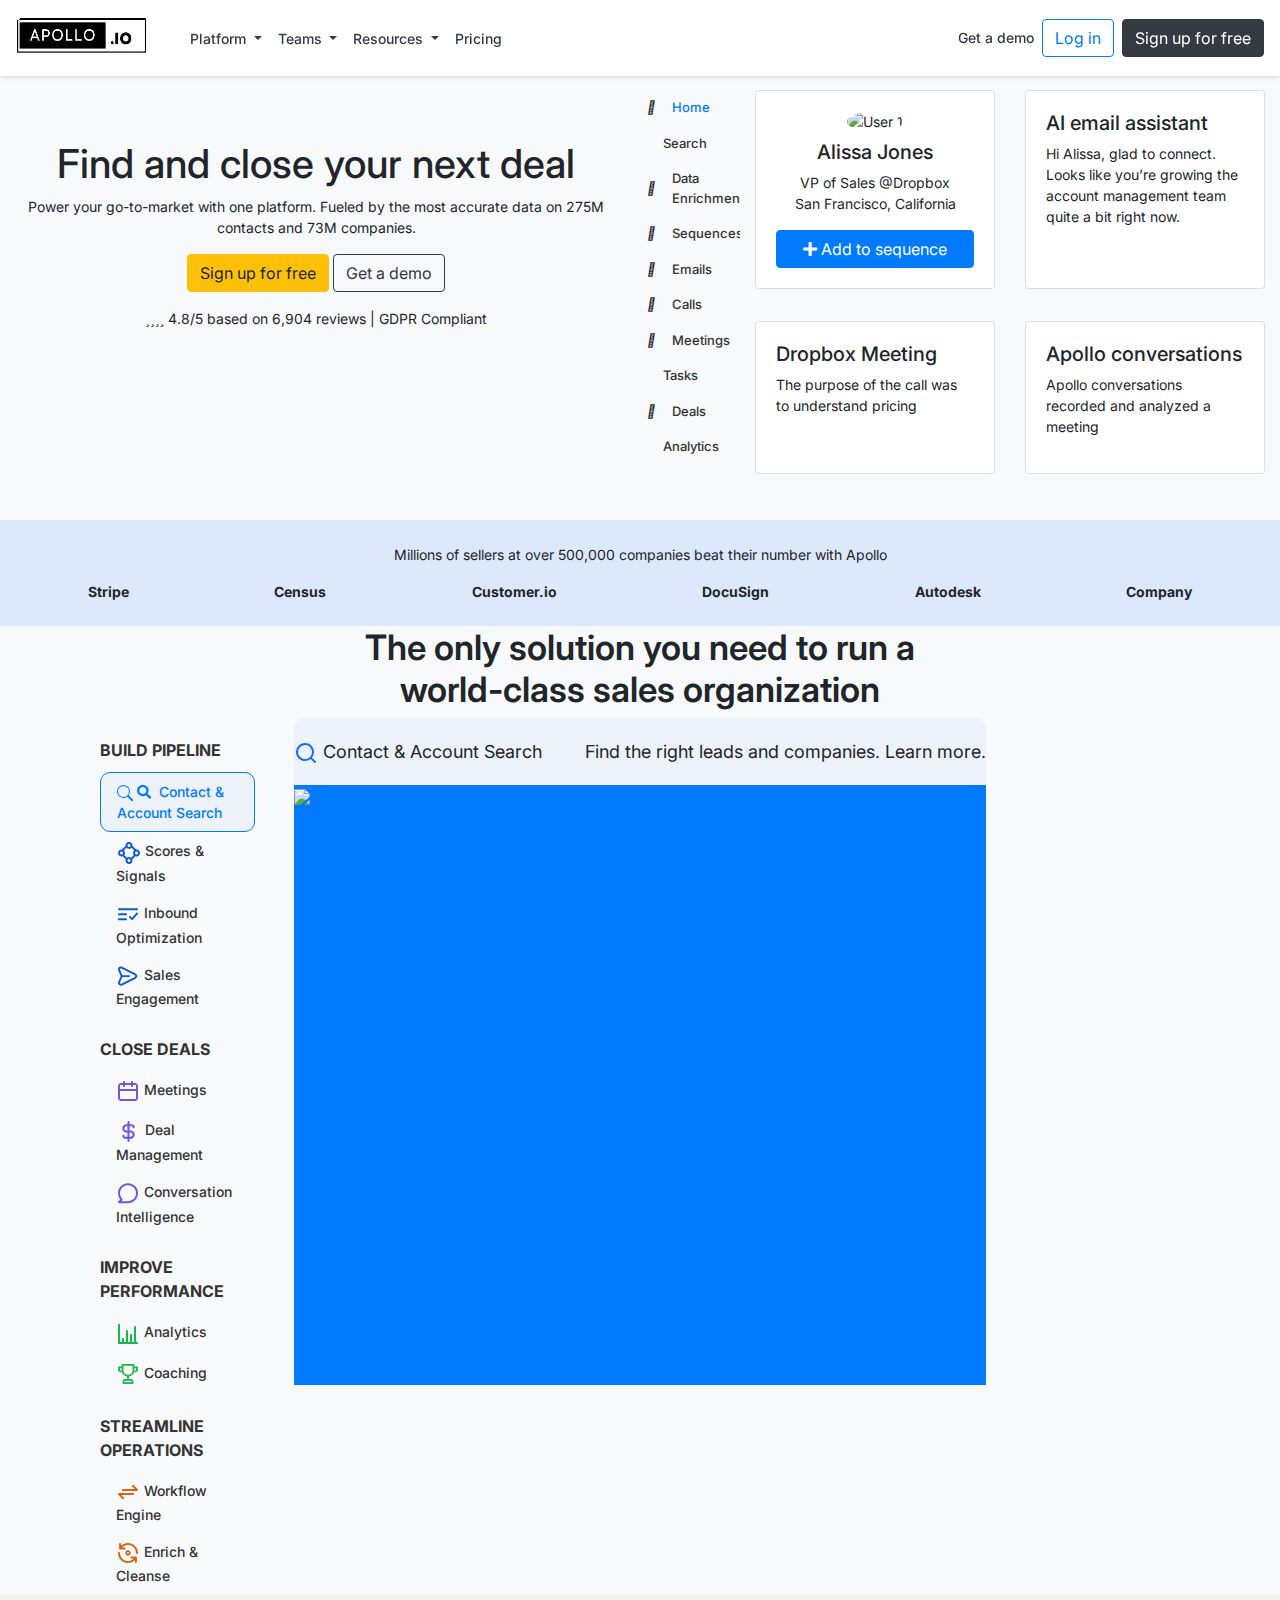
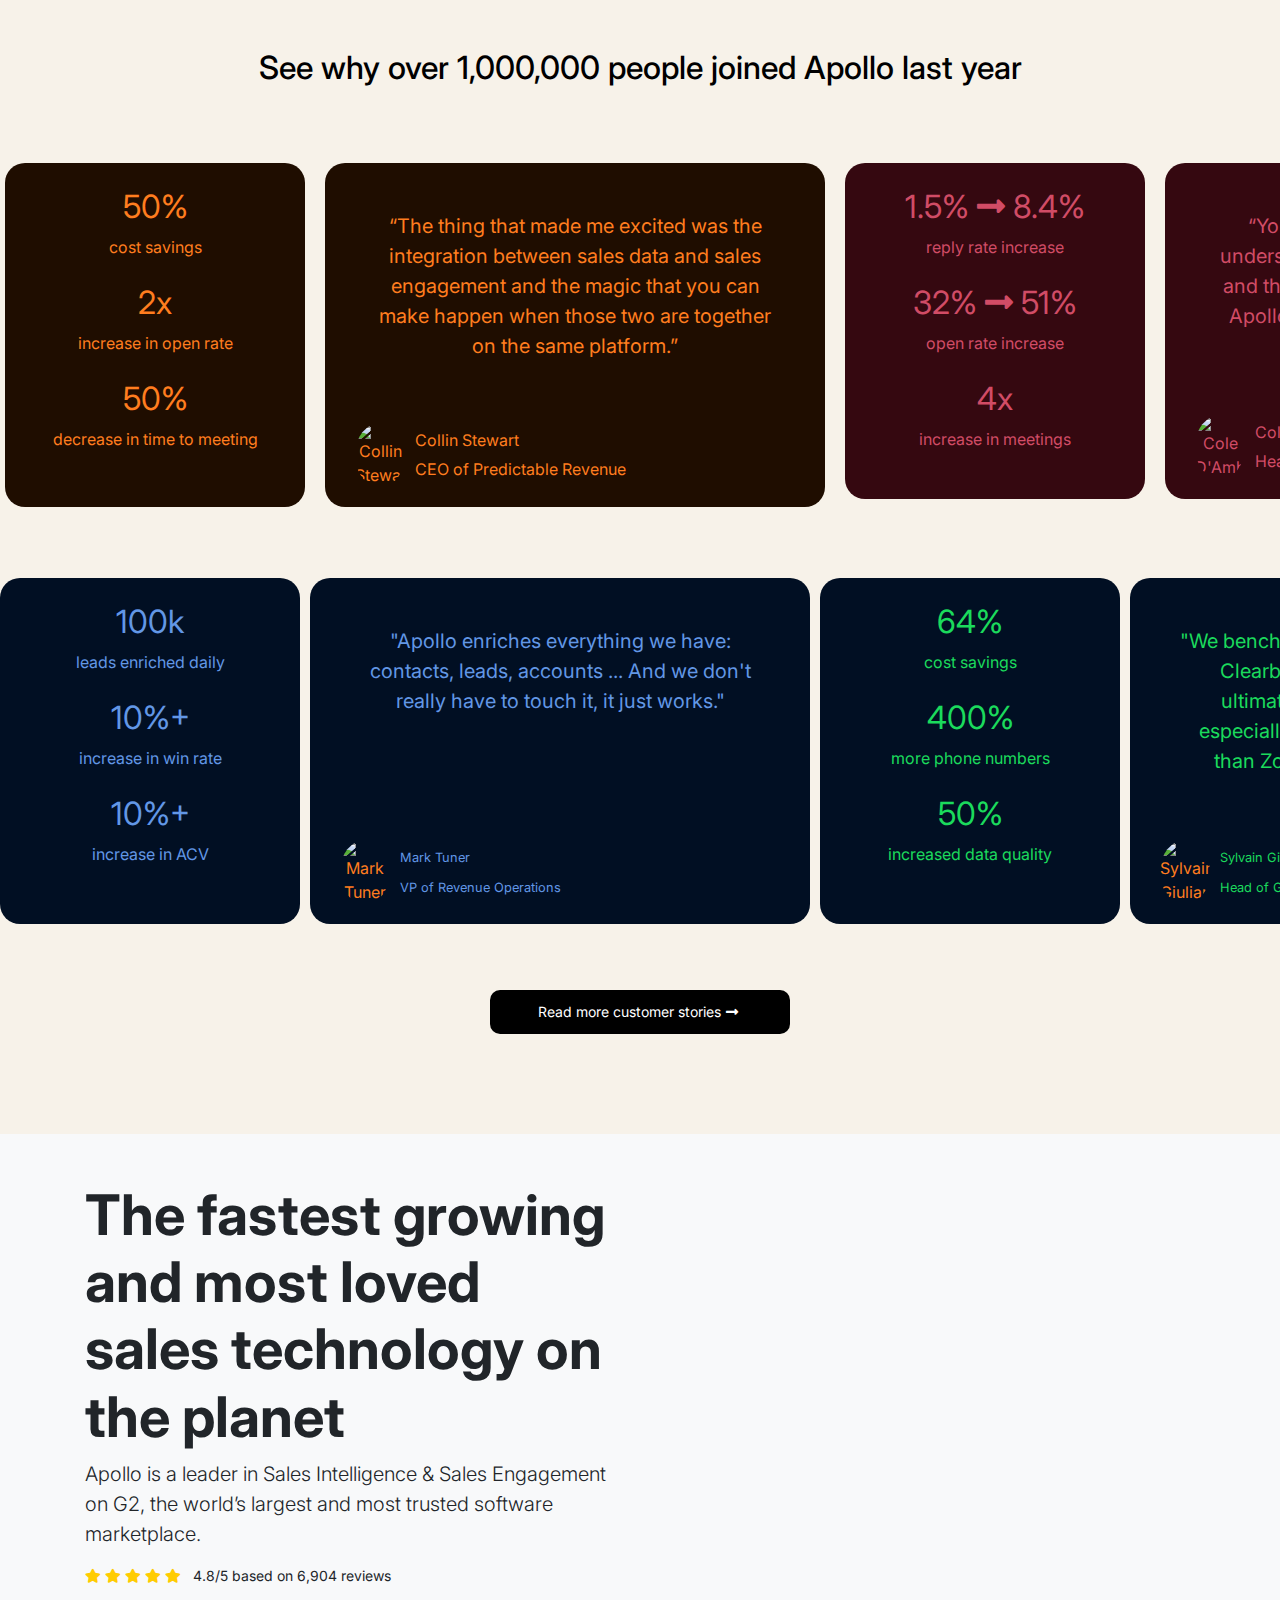
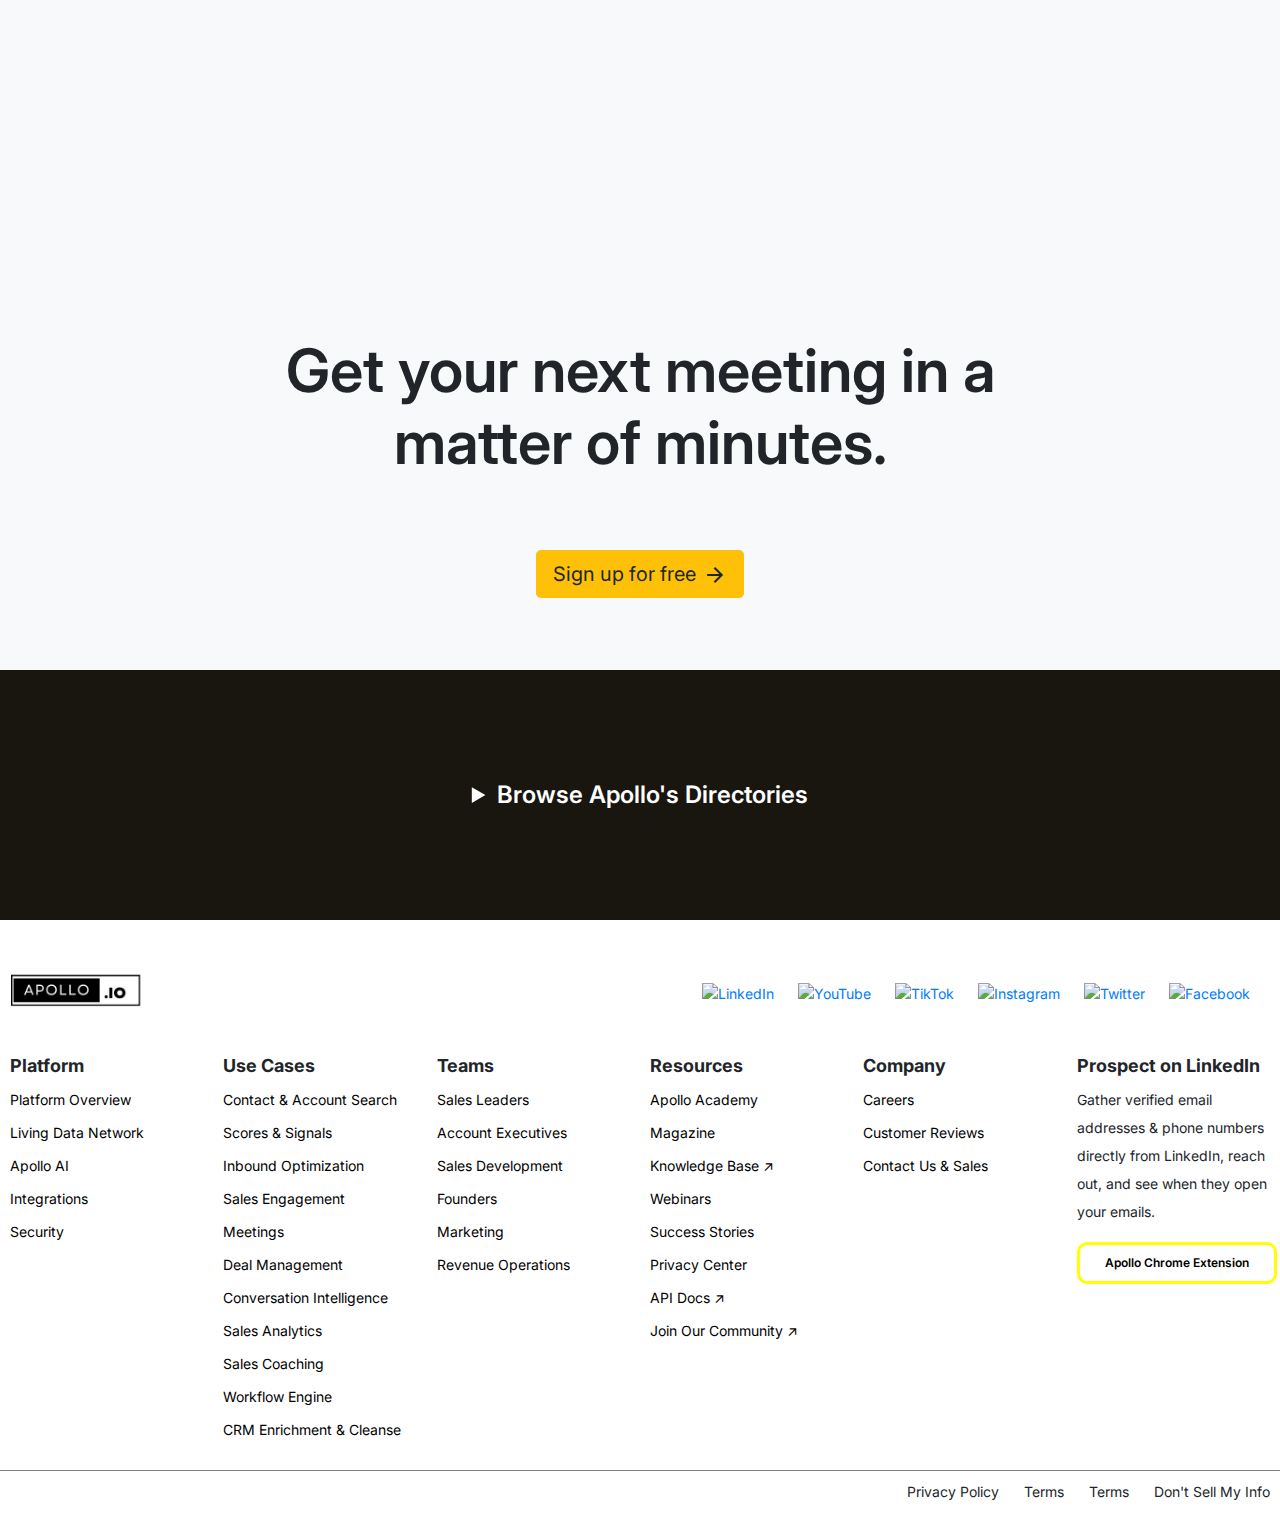
==== Apollo_bootstrap/index.html @ 021db47c "changes" ====
<!DOCTYPE html>
<html lang="en">
<head>
    <meta charset="UTF-8">
    <meta name="viewport" content="width=device-width, initial-scale=1.0">
    <title>Apollo</title>
    <link rel="stylesheet" href="https://fonts.googleapis.com/css2?family=Material+Symbols+Outlined:opsz,wght,FILL,GRAD@24,400,0,0" />  
    <link href="https://stackpath.bootstrapcdn.com/bootstrap/4.5.2/css/bootstrap.min.css" rel="stylesheet">
    <link href="https://cdnjs.cloudflare.com/ajax/libs/font-awesome/5.15.3/css/all.min.css" rel="stylesheet">
    <link rel="stylesheet" href="https://cdnjs.cloudflare.com/ajax/libs/font-awesome/6.5.2/css/all.min.css" integrity="sha512-SnH5WK+bZxgPHs44uWIX+LLJAJ9/2PkPKZ5QiAj6Ta86w+fsb2TkcmfRyVX3pBnMFcV7oQPJkl9QevSCWr3W6A==" crossorigin="anonymous" referrerpolicy="no-referrer" />
    <link rel="stylesheet" href="styles.css">
</head>
<body>
    <!------------------------------------------------ Start of Hiren Code------------------------------------------------>

 <header class="container-fluid">
   
<nav class="navbar navbar-expand-lg navbar-light container1 navbar-sticky">
    <a class="navbar-brand" href="#">
        <img src="asset/Apollo-removebg-preview.png" width="150" height="50" alt="Logo"> 
    </a>
    <button class="navbar-toggler" type="button" data-toggle="collapse" data-target="#navbarNav" aria-controls="navbarNav" aria-expanded="false" aria-label="Toggle navigation">
        <span class="navbar-toggler-icon"></span>
    </button>
    <div class="collapse navbar-collapse" id="navbarNav">
        <ul class="navbar-nav mr-auto">
            <li class="nav-item dropdown">
                <a class="nav-link dropdown-toggle text-dark" href="#" id="navbarDropdownPlatform" role="button" data-toggle="dropdown" aria-haspopup="true" aria-expanded="false">
                    Platform
                </a>
                <div class="dropdown-menu" aria-labelledby="navbarDropdownPlatform">
                    <a class="dropdown-item" href="#">BUILD PIPELINE</a>
                    <a class="dropdown-item" href="#">CLOSE DEALS</a>
                    <a class="dropdown-item" href="#">IMPROVE PERFORMANCE</a>
                    <a class="dropdown-item" href="#">STREAMLINE OPERATIONS</a>
                    <a class="dropdown-item" href="#">APOLLO PLATFORM</a>
                </div>
            </li>
            <li class="nav-item dropdown">
                <a class="nav-link dropdown-toggle text-dark" href="#" id="navbarDropdownTeams" role="button" data-toggle="dropdown" aria-haspopup="true" aria-expanded="false">
                    Teams
                </a>
                <div class="dropdown-menu" aria-labelledby="navbarDropdownTeams">
                    <a class="dropdown-item" href="#">SALES LEADER</a>
                    <a class="dropdown-item" href="#">FOUNDER</a>
                    <a class="dropdown-item" href="#">SALES DEVELOPMENT</a>
                </div>
            </li>
            <li class="nav-item dropdown">
                <a class="nav-link dropdown-toggle text-dark" href="#" id="navbarDropdownResources" role="button" data-toggle="dropdown" aria-haspopup="true" aria-expanded="false">
                    Resources
                </a>
                <div class="dropdown-menu" aria-labelledby="navbarDropdownResources">
                    <a class="dropdown-item" href="#">LEARN</a>
                    <a class="dropdown-item" href="#">CUSTOMERS</a>
                    <a class="dropdown-item" href="#">PARTNERS</a>
                </div>
            </li>
            <li class="nav-item">
                <a class="nav-link text-dark" href="#">Pricing</a>
            </li>
        </ul>
        <ul class="navbar-nav">
            <li class="nav-item d-none d-lg-flex">
                <a class="nav-link text-dark" href="#">Get a demo</a>
            </li>
            <li class="nav-item d-none d-lg-flex">
                <a class="btn btn-outline-primary mr-2" href="#">Log in</a>
            </li>
            <li class="nav-item">
                <a class="btn btn-dark" href="#">Sign up for free</a>
            </li>
        </ul>
    </div>
</nav>
</header>




<div class="content header-ani content-background-image">
    <section class="d-lg-flex container1">
        <div class="container hero-section">
            <h1>Find and close your next deal</h1>
            <p>Power your go-to-market with one platform. Fueled by the most accurate data on 275M contacts and 73M companies.</p>
            <button class="btn btn-warning">Sign up for free</button>
            <button class="btn btn-outline-dark">Get a demo</button>
            <p class="mt-3"><i class="fa-solid fa-star"></i><i class="fa-solid fa-star"></i><i class="fa-solid fa-star"></i><i class="fa-solid fa-star"></i> 4.8/5 based on 6,904 reviews | GDPR Compliant</p>
        </div>
    
        <div class="container-fluid">
            <div class="row">
                <div class="col-md-2 bg-light d-none d-md-block">
                    <ul class="nav flex-column">
                        <li class="nav-item ani-icon">
                            <i class="fa-solid fa-user"></i>
                            <a class="nav-link active" href="#">Home</a>
                        </li>
                        <li class="nav-item ani-icon">
                            <i class="fa-solid fa-magnifying-glass"></i>
                            <a class="nav-link" href="#">Search</a>
                        </li>
                        <li class="nav-item ani-icon">
                            <i class="fa-solid fa-server"></i>
                            <a class="nav-link" href="#">Data Enrichment</a>
                        </li>
                        <li class="nav-item ani-icon">
                            <i class="fa-brands fa-telegram"></i>
                            <a class="nav-link" href="#">Sequences</a>
                        </li>
                        <li class="nav-item ani-icon">
                            <i class="fa-solid fa-envelope"></i>
                            <a class="nav-link" href="#">Emails</a>
                        </li>
                        <li class="nav-item ani-icon">
                            <i class="fa-solid fa-phone"></i>
                            <a class="nav-link" href="#">Calls</a>
                        </li>
                        <li class="nav-item ani-icon">
                            <i class="fa-solid fa-handshake"></i>
                            <a class="nav-link" href="#">Meetings</a>
                        </li>
                        <li class="nav-item ani-icon">
                            <i class="fa-solid fa-list-check"></i>
                            <a class="nav-link" href="#">Tasks</a>
                        </li>
                        <li class="nav-item ani-icon">
                            <i class="fa-solid fa-dollar-sign"></i>
                            <a class="nav-link" href="#">Deals</a>
                        </li>
                        <li class="nav-item ani-icon">
                            <i class="fa-solid fa-chart-simple"></i>
                            <a class="nav-link" href="#">Analytics</a>
                        </li>
                    </ul>
                </div>
                <div class="col-md-10 bg-light">
                    <div class="row">
                        <div class="col-md-6 mb-3">
                            <div class="card card-custom animation-1">
                                <div class="card-body card-body-custom text-center">
                                    <img src="https://encrypted-tbn0.gstatic.com/images?q=tbn:ANd9GcR76rlWgeZA1JQ7omOcsscMV2HSnxSnddo9FA&s" alt="User 1" class="img-fluid rounded-circle mb-2" width="60" height="60">
                                    <h5>Alissa Jones</h5>
                                    <p>VP of Sales @Dropbox<br>San Francisco, California</p>
                                    <button class="btn btn-primary rounded w-100"><i class="fas fa-plus"></i> Add to sequence</button>
                                </div>
                            </div>
                        </div>
                        <div class="col-md-6 mb-3">
                            <div class="card card-custom animation-2">
                                <div class="card-body card-body-custom">
                                    <h5>AI email assistant</h5>
                                    <p>Hi Alissa, glad to connect. Looks like you’re growing the account management team quite a bit right now.</p>
                                </div>
                            </div>
                        </div>
                    </div>
                    <div class="row mt-3">
                        <div class="col-md-6 mb-3">
                            <div class="card card-custom animation-3">
                                <div class="card-body card-body-custom">
                                    <h5>Dropbox Meeting</h5>
                                    <p>The purpose of the call was to understand pricing</p>
                                </div>
                            </div>
                        </div>
                        <div class="col-md-6 mb-3">
                            <div class="card card-custom animation-4">
                                <div class="card-body card-body-custom">
                                    <h5>Apollo conversations</h5>
                                    <p>Apollo conversations recorded and analyzed a meeting</p>
                                </div>
                            </div>
                        </div>
                    </div>
                </div>
            </div>
        </div>
    </section>
    
</div>
<section class="containerfluid-color-correction container-fluid">
    <div class=" py-4 container1 d-flex justify-content-around align-items-center flex-wrap">
        <div class="text-center">
            <p>Millions of sellers at over 500,000 companies beat their number with Apollo</p>
        </div>
        <div class="control-width">
            <div class="logo-bar d-flex justify-content-around align-items-center flex-wrap">
                <div class="logo-item">Stripe</div>
                <div class="logo-item">Census</div>
                <div class="logo-item">Customer.io</div>
                <div class="logo-item">DocuSign</div>
                <div class="logo-item">Autodesk</div>
                <div class="logo-item">Company</div>
            </div>
        </div>
    </div>   
</section>    
       
           
        
    

        
<!------------------------------------------------ End of Hiren Code--------------------------------------------------->

       
<!------------------------------------------------ Start of pratibha code--------------------------------------------------->

<div class=" container-second-section " >
    <div class="text-center">
        <h1 style="font-size: 35px; font-weight: 600;">
            The only solution you need to run a <br> world-class sales organization
          </h1>

    </div>
 


  <div class="row container class-container-margin">
    <nav class="col-md-2 d-none d-md-block sidebar">
      <div class="sidebar-sticky">
        <ul class="nav flex-column">
          <li class="nav-item section-title">BUILD PIPELINE</li>
          <li class="nav-item">
            <a class="nav-link active" href="#">
              <svg
                xmlns="http://www.w3.org/2000/svg"
                width="16"
                height="16"
                fill="currentColor"
                class="bi bi-search"
                viewBox="0 0 16 16"
              >
                <path
                  d="M11.742 10.344a6.5 6.5 0 1 0-1.397 1.398h-.001q.044.06.098.115l3.85 3.85a1 1 0 0 0 1.415-1.414l-3.85-3.85a1 1 0 0 0-.115-.1zM12 6.5a5.5 5.5 0 1 1-11 0 5.5 5.5 0 0 1 11 0"
                />
              </svg>
              <i class="fas fa-search"></i> Contact &amp Account Search
            </a>
          </li>
          <li class="nav-item">
            <a class="nav-link" href="#">
              <svg
                width="25"
                viewBox="0 0 25 25"
                fill="none"
                xmlns="http://www.w3.org/2000/svg"
              >
                <path
                  fill-rule="evenodd"
                  clip-rule="evenodd"
                  d="M9.5 5.5C9.5 3.567 11.067 2 13 2C14.933 2 16.5 3.567 16.5 5.5C16.5 5.63798 16.492 5.77409 16.4765 5.9079L20.2867 9.5064C20.3572 9.50215 20.4284 9.5 20.5 9.5C22.433 9.5 24 11.067 24 13C24 14.933 22.433 16.5 20.5 16.5C20.1179 16.5 19.7501 16.4388 19.4059 16.3256L16.2805 19.2773C16.4224 19.6579 16.5 20.0699 16.5 20.5C16.5 22.433 14.933 24 13 24C11.067 24 9.5 22.433 9.5 20.5C9.5 20.0699 9.57758 19.6579 9.71951 19.2773L6.59416 16.3256C6.24993 16.4388 5.88212 16.5 5.5 16.5C3.567 16.5 2 14.933 2 13C2 11.067 3.567 9.5 5.5 9.5C5.57164 9.5 5.64278 9.50215 5.71336 9.5064L9.52352 5.90791C9.50798 5.7741 9.5 5.63798 9.5 5.5ZM13 4C12.1716 4 11.5 4.67157 11.5 5.5C11.5 6.32843 12.1716 7 13 7C13.8284 7 14.5 6.32843 14.5 5.5C14.5 4.67157 13.8284 4 13 4ZM10.3942 7.83662L7.75836 10.326C8.51778 10.968 9 11.9277 9 13C9 13.8105 8.72452 14.5566 8.2621 15.1499L10.9347 17.674C11.5136 17.2502 12.2276 17 13 17C13.7724 17 14.4864 17.2502 15.0653 17.674L17.7379 15.1499C17.2755 14.5566 17 13.8105 17 13C17 11.9277 17.4822 10.968 18.2417 10.326L15.6059 7.83661C14.9651 8.55075 14.035 9 13 9C11.965 9 11.0349 8.55075 10.3942 7.83662ZM5.5 11.5C4.67157 11.5 4 12.1716 4 13C4 13.8284 4.67157 14.5 5.5 14.5C6.32843 14.5 7 13.8284 7 13C7 12.1716 6.32843 11.5 5.5 11.5ZM19 13C19 12.1716 19.6716 11.5 20.5 11.5C21.3284 11.5 22 12.1716 22 13C22 13.8284 21.3284 14.5 20.5 14.5C19.6716 14.5 19 13.8284 19 13ZM13 19C12.1716 19 11.5 19.6716 11.5 20.5C11.5 21.3284 12.1716 22 13 22C13.8284 22 14.5 21.3284 14.5 20.5C14.5 19.6716 13.8284 19 13 19Z"
                  fill="#105BCC"
                ></path>
              </svg>
              Scores &amp Signals
            </a>
          </li>
          <li class="nav-item">
            <a class="nav-link" href="#">
              <svg
                xmlns="http://www.w3.org/2000/svg"
                width="24"
                viewBox="0 0 24 25"
                fill="none"
              >
                <path
                  d="M2 12.1886C2 11.6363 2.44772 11.1886 3 11.1886H10C10.5523 11.1886 11 11.6363 11 12.1886C11 12.7409 10.5523 13.1886 10 13.1886H3C2.44772 13.1886 2 12.7409 2 12.1886Z"
                  fill="#105BCC"
                ></path>
                <path
                  d="M2 7.1886C2 6.63631 2.44772 6.1886 3 6.1886H21C21.5523 6.1886 22 6.63631 22 7.1886C22 7.74088 21.5523 8.1886 21 8.1886H3C2.44772 8.1886 2 7.74088 2 7.1886Z"
                  fill="#105BCC"
                ></path>
                <path
                  d="M2 17.1886C2 16.6363 2.44772 16.1886 3 16.1886H10C10.5523 16.1886 11 16.6363 11 17.1886C11 17.7409 10.5523 18.1886 10 18.1886H3C2.44772 18.1886 2 17.7409 2 17.1886Z"
                  fill="#105BCC"
                ></path>
                <path
                  d="M21.0429 10.5224C20.8012 10.5298 20.5723 10.6421 20.4034 10.8343C18.9311 12.4721 17.5872 14.0777 16.1737 15.6805L14.5119 14.2013C14.3193 14.0299 14.0734 13.9506 13.8281 13.9808C13.5822 14.0111 13.3582 14.1482 13.2037 14.3627C13.0499 14.5765 12.9784 14.8495 13.0057 15.1218C13.0329 15.3948 13.1565 15.6435 13.3491 15.815L15.6747 17.8804C16.0465 18.2085 16.5807 18.1742 16.915 17.7997C18.5877 15.9388 20.0866 14.1105 21.7212 12.2919C21.9943 11.9941 22.0755 11.5409 21.9259 11.1503C21.7757 10.759 21.4256 10.5103 21.0429 10.5224Z"
                  fill="#105BCC"
                ></path>
              </svg>
              Inbound Optimization
            </a>
          </li>
          <li class="nav-item">
            <a class="nav-link" href="#">
              <svg
                width="24"
                viewBox="0 0 24 24"
                fill="none"
                xmlns="http://www.w3.org/2000/svg"
              >
                <path
                  d="M19.5905 9.52061L6.16016 2.80174C5.63014 2.5378 5.03168 2.44377 4.44638 2.53249C3.86108 2.62121 3.31742 2.88835 2.88954 3.29749C2.46165 3.70664 2.17035 4.23787 2.05536 4.81877C1.94037 5.39966 2.00729 6.00195 2.24698 6.54351L4.54989 11.6967C4.60214 11.8213 4.62906 11.9551 4.62908 12.0902C4.6291 12.2253 4.60222 12.359 4.55 12.4836L2.24854 17.6361C2.05359 18.0744 1.97121 18.5544 2.0089 19.0326C2.04659 19.5109 2.20315 19.9721 2.46435 20.3745C2.72555 20.7769 3.08311 21.1076 3.50454 21.3366C3.92596 21.5656 4.39789 21.6857 4.87743 21.6859C5.32658 21.6815 5.76902 21.5766 6.17236 21.379L19.6008 14.6639C20.0771 14.4243 20.4775 14.0569 20.7572 13.6029C21.0369 13.1488 21.185 12.6259 21.1849 12.0925C21.1849 11.5591 21.0366 11.0361 20.7568 10.582C20.4769 10.1279 20.0765 9.76039 19.6001 9.52061L19.5905 9.52061ZM18.7373 12.9462L5.3088 19.6613C5.13247 19.7459 4.93446 19.7746 4.74132 19.7435C4.54817 19.7125 4.36913 19.623 4.22821 19.4873C4.08728 19.3515 3.9912 19.1759 3.95285 18.984C3.9145 18.7921 3.93572 18.5931 4.01365 18.4136L6.30552 13.2611C6.33519 13.1923 6.3608 13.1218 6.38223 13.05L12.9914 13.0509C13.2458 13.0509 13.4898 12.9499 13.6697 12.7699C13.8495 12.59 13.9505 12.346 13.9505 12.0915C13.9505 11.837 13.8494 11.5929 13.6695 11.4129C13.4895 11.2329 13.2455 11.1318 12.9911 11.1318L6.38196 11.1308C6.36051 11.059 6.33488 10.9885 6.30519 10.9197L4.01188 5.76651C3.93389 5.58702 3.91262 5.38799 3.95092 5.1961C3.98921 5.00421 4.08524 4.82864 4.22613 4.69292C4.36702 4.55721 4.54603 4.46784 4.73917 4.4368C4.9323 4.40575 5.13032 4.43453 5.30668 4.51925L18.737 11.2381C18.8941 11.3187 19.026 11.441 19.1181 11.5917C19.2102 11.7424 19.259 11.9156 19.259 12.0922C19.259 12.2688 19.2103 12.442 19.1183 12.5927C19.0262 12.7433 18.8944 12.8657 18.7373 12.9462Z"
                  fill="#105BCC"
                ></path>
              </svg>
              Sales Engagement
            </a>
          </li>
          <li class="nav-item section-title">CLOSE DEALS</li>
          <li class="nav-item">
            <a class="nav-link" href="#">
              <svg
                xmlns="http://www.w3.org/2000/svg"
                width="24"
                viewBox="0 0 24 24"
                fill="none"
              >
                <path
                  d="M19 4H17V3C17 2.73478 16.8946 2.48043 16.7071 2.29289C16.5196 2.10536 16.2652 2 16 2C15.7348 2 15.4804 2.10536 15.2929 2.29289C15.1054 2.48043 15 2.73478 15 3V4H9V3C9 2.73478 8.89464 2.48043 8.70711 2.29289C8.51957 2.10536 8.26522 2 8 2C7.73478 2 7.48043 2.10536 7.29289 2.29289C7.10536 2.48043 7 2.73478 7 3V4H5C4.20435 4 3.44129 4.31607 2.87868 4.87868C2.31607 5.44129 2 6.20435 2 7V19C2 19.7956 2.31607 20.5587 2.87868 21.1213C3.44129 21.6839 4.20435 22 5 22H19C19.7956 22 20.5587 21.6839 21.1213 21.1213C21.6839 20.5587 22 19.7956 22 19V7C22 6.20435 21.6839 5.44129 21.1213 4.87868C20.5587 4.31607 19.7956 4 19 4ZM20 19C20 19.2652 19.8946 19.5196 19.7071 19.7071C19.5196 19.8946 19.2652 20 19 20H5C4.73478 20 4.48043 19.8946 4.29289 19.7071C4.10536 19.5196 4 19.2652 4 19V12H20V19ZM20 10H4V7C4 6.73478 4.10536 6.48043 4.29289 6.29289C4.48043 6.10536 4.73478 6 5 6H7V7C7 7.26522 7.10536 7.51957 7.29289 7.70711C7.48043 7.89464 7.73478 8 8 8C8.26522 8 8.51957 7.89464 8.70711 7.70711C8.89464 7.51957 9 7.26522 9 7V6H15V7C15 7.26522 15.1054 7.51957 15.2929 7.70711C15.4804 7.89464 15.7348 8 16 8C16.2652 8 16.5196 7.89464 16.7071 7.70711C16.8946 7.51957 17 7.26522 17 7V6H19C19.2652 6 19.5196 6.10536 19.7071 6.29289C19.8946 6.48043 20 6.73478 20 7V10Z"
                  fill="#7456DA"
                ></path>
              </svg>
              Meetings
            </a>
          </li>
          <li class="nav-item">
            <a class="nav-link" href="#">
              <svg
                width="25"
                viewBox="0 0 25 25"
                fill="none"
                xmlns="http://www.w3.org/2000/svg"
              >
                <path
                  d="M14.5833 11.4583H13.5417V7.29158H15.625C15.9013 7.29158 16.1662 7.40133 16.3616 7.59668C16.5569 7.79203 16.6667 8.05698 16.6667 8.33325C16.6667 8.60952 16.7764 8.87447 16.9718 9.06982C17.1671 9.26517 17.4321 9.37492 17.7083 9.37492C17.9846 9.37492 18.2496 9.26517 18.4449 9.06982C18.6403 8.87447 18.75 8.60952 18.75 8.33325C18.75 7.50445 18.4208 6.70959 17.8347 6.12354C17.2487 5.53749 16.4538 5.20825 15.625 5.20825H13.5417V3.12492C13.5417 2.84865 13.4319 2.5837 13.2366 2.38835C13.0412 2.193 12.7763 2.08325 12.5 2.08325C12.2237 2.08325 11.9588 2.193 11.7634 2.38835C11.5681 2.5837 11.4583 2.84865 11.4583 3.12492V5.20825H10.4167C9.3116 5.20825 8.25179 5.64724 7.47039 6.42864C6.68899 7.21004 6.25 8.26985 6.25 9.37492C6.25 10.48 6.68899 11.5398 7.47039 12.3212C8.25179 13.1026 9.3116 13.5416 10.4167 13.5416H11.4583V17.7083H9.375C9.09873 17.7083 8.83378 17.5985 8.63843 17.4032C8.44308 17.2078 8.33333 16.9429 8.33333 16.6666C8.33333 16.3903 8.22359 16.1254 8.02824 15.93C7.83289 15.7347 7.56793 15.6249 7.29167 15.6249C7.0154 15.6249 6.75045 15.7347 6.5551 15.93C6.35975 16.1254 6.25 16.3903 6.25 16.6666C6.25 17.4954 6.57924 18.2902 7.16529 18.8763C7.75134 19.4623 8.5462 19.7916 9.375 19.7916H11.4583V21.8749C11.4583 22.1512 11.5681 22.4161 11.7634 22.6115C11.9588 22.8068 12.2237 22.9166 12.5 22.9166C12.7763 22.9166 13.0412 22.8068 13.2366 22.6115C13.4319 22.4161 13.5417 22.1512 13.5417 21.8749V19.7916H14.5833C15.6884 19.7916 16.7482 19.3526 17.5296 18.5712C18.311 17.7898 18.75 16.73 18.75 15.6249C18.75 14.5198 18.311 13.46 17.5296 12.6786C16.7482 11.8972 15.6884 11.4583 14.5833 11.4583ZM11.4583 11.4583H10.4167C9.86413 11.4583 9.33423 11.2388 8.94353 10.8481C8.55283 10.4574 8.33333 9.92745 8.33333 9.37492C8.33333 8.82238 8.55283 8.29248 8.94353 7.90178C9.33423 7.51108 9.86413 7.29158 10.4167 7.29158H11.4583V11.4583ZM14.5833 17.7083H13.5417V13.5416H14.5833C15.1359 13.5416 15.6658 13.7611 16.0565 14.1518C16.4472 14.5425 16.6667 15.0724 16.6667 15.6249C16.6667 16.1775 16.4472 16.7074 16.0565 17.0981C15.6658 17.4888 15.1359 17.7083 14.5833 17.7083Z"
                  fill="#7456DA"
                ></path>
              </svg>
              Deal Management
            </a>
          </li>
          <li class="nav-item">
            <a class="nav-link" href="#">
              <svg
                xmlns="http://www.w3.org/2000/svg"
                width="24"
                viewBox="0 0 24 25"
                fill="none"
              >
                <path
                  d="M12.0282 2.18848C10.715 2.18848 9.41461 2.44713 8.20135 2.94968C6.9881 3.45223 5.8857 4.18882 4.95712 5.11741C3.08175 6.99277 2.02819 9.53631 2.02819 12.1885C2.01944 14.4976 2.81898 16.737 4.28819 18.5185L2.28819 20.5185C2.14943 20.6591 2.05543 20.8377 2.01806 21.0317C1.98068 21.2257 2.00161 21.4264 2.07819 21.6085C2.16124 21.7884 2.29589 21.9396 2.46503 22.0429C2.63418 22.1461 2.83019 22.1968 3.02819 22.1885H12.0282C14.6804 22.1885 17.2239 21.1349 19.0993 19.2595C20.9746 17.3842 22.0282 14.8406 22.0282 12.1885C22.0282 9.53631 20.9746 6.99277 19.0993 5.11741C17.2239 3.24204 14.6804 2.18848 12.0282 2.18848ZM12.0282 20.1885H5.43819L6.36819 19.2585C6.55444 19.0711 6.65898 18.8177 6.65898 18.5535C6.65898 18.2893 6.55444 18.0358 6.36819 17.8485C5.05877 16.5405 4.24336 14.819 4.06088 12.9773C3.87839 11.1355 4.34013 9.28748 5.36741 7.748C6.3947 6.20852 7.92398 5.07284 9.6947 4.53445C11.4654 3.99606 13.368 4.08828 15.0784 4.79539C16.7888 5.5025 18.201 6.78075 19.0746 8.41237C19.9482 10.044 20.2291 11.928 19.8693 13.7435C19.5096 15.5589 18.5315 17.1935 17.1017 18.3687C15.672 19.5439 13.8789 20.187 12.0282 20.1885Z"
                  fill="#7456DA"
                ></path>
              </svg>
              Conversation Intelligence
            </a>
          </li>
          <li class="nav-item section-title">IMPROVE PERFORMANCE</li>
          <li class="nav-item">
            <a class="nav-link" href="#">
              <svg
                width="24"
                viewBox="0 0 24 24"
                fill="none"
                xmlns="http://www.w3.org/2000/svg"
              >
                <path
                  d="M21 20H20V5C20 4.73478 19.8946 4.48043 19.7071 4.29289C19.5196 4.10536 19.2652 4 19 4C18.7348 4 18.4804 4.10536 18.2929 4.29289C18.1054 4.48043 18 4.73478 18 5V20H16V13C16 12.7348 15.8946 12.4804 15.7071 12.2929C15.5196 12.1054 15.2652 12 15 12C14.7348 12 14.4804 12.1054 14.2929 12.2929C14.1054 12.4804 14 12.7348 14 13V20H12V9C12 8.73478 11.8946 8.48043 11.7071 8.29289C11.5196 8.10536 11.2652 8 11 8C10.7348 8 10.4804 8.10536 10.2929 8.29289C10.1054 8.48043 10 8.73478 10 9V20H8V17C8 16.7348 7.89464 16.4804 7.70711 16.2929C7.51957 16.1054 7.26522 16 7 16C6.73478 16 6.48043 16.1054 6.29289 16.2929C6.10536 16.4804 6 16.7348 6 17V20H4V3C4 2.73478 3.89464 2.48043 3.70711 2.29289C3.51957 2.10536 3.26522 2 3 2C2.73478 2 2.48043 2.10536 2.29289 2.29289C2.10536 2.48043 2 2.73478 2 3V21C2 21.2652 2.10536 21.5196 2.29289 21.7071C2.48043 21.8946 2.73478 22 3 22H21C21.2652 22 21.5196 21.8946 21.7071 21.7071C21.8946 21.5196 22 21.2652 22 21C22 20.7348 21.8946 20.4804 21.7071 20.2929C21.5196 20.1054 21.2652 20 21 20Z"
                  fill="#17B94E"
                ></path>
              </svg>
              Analytics
            </a>
          </li>
          <li class="nav-item">
            <a class="nav-link" href="#">
              <svg
                xmlns="http://www.w3.org/2000/svg"
                width="24"
                viewBox="0 0 24 24"
                fill="none"
              >
                <path
                  d="M18.0955 10.3334H19.2727C20.7793 10.3334 22 9.21437 22 7.83335V5.33334C22 5.11199 21.9041 4.9004 21.7337 4.74415C21.5632 4.5879 21.3324 4.50001 21.0909 4.50001H18.3636V2.83334C18.3636 2.61198 18.2678 2.4004 18.0973 2.24415C17.9268 2.0879 17.696 2 17.4545 2H6.54545C6.04298 2 5.63636 2.37273 5.63636 2.83334V4.50001H2.90909C2.40661 4.50001 2 4.87274 2 5.33334V7.83335C2 9.21437 3.2207 10.3334 4.72727 10.3334H5.90448C6.25248 11.3986 6.92543 12.3508 7.8443 13.0775C8.76405 13.8043 9.88975 14.2746 11.0909 14.4333V17H9.2727C7.76614 17 6.54543 18.119 6.54543 19.5V21.1667C6.54543 21.388 6.64131 21.5996 6.81177 21.7559C6.98223 21.9121 7.21305 22 7.45452 22H16.5454C16.7869 22 17.0177 21.9121 17.1882 21.7559C17.3586 21.5996 17.4545 21.388 17.4545 21.1667V19.5C17.4545 18.119 16.2338 17 14.7273 17H12.9091V14.4333C14.1103 14.2746 15.2359 13.8043 16.1557 13.0775C17.0745 12.3508 17.7475 11.3986 18.0955 10.3334H18.0955ZM14.7273 18.6667C14.9688 18.6667 15.1996 18.7546 15.3701 18.9108C15.5405 19.0671 15.6364 19.2787 15.6364 19.5V20.3334H8.3637V19.5C8.3637 19.0394 8.77032 18.6667 9.2728 18.6667H14.7273ZM20.1819 6.16668V7.83335C20.1819 8.0547 20.086 8.26628 19.9155 8.42253C19.7451 8.57878 19.5143 8.66668 19.2728 8.66668H18.3637V6.16668H20.1819ZM4.72734 8.66668C4.22486 8.66668 3.81825 8.29395 3.81825 7.83335V6.16668H5.63643V8.66668H4.72734ZM7.45461 8.66668V3.66667H16.5455V8.66668C16.5455 10.1551 15.679 11.5304 14.2728 12.275C12.8665 13.0196 11.1337 13.0196 9.72734 12.275C8.32109 11.5304 7.45461 10.155 7.45461 8.66668Z"
                  fill="#17B94E"
                ></path>
              </svg>
              Coaching
            </a>
          </li>
          <li class="nav-item section-title">STREAMLINE OPERATIONS</li>
          <li class="nav-item">
            <a class="nav-link" href="#">
              <svg
                width="24"
                viewBox="0 0 24 24"
                fill="none"
                xmlns="http://www.w3.org/2000/svg"
              >
                <path
                  d="M21.7101 9.28697L17.7101 5.28979C17.6169 5.19662 17.5062 5.12271 17.3844 5.07229C17.2626 5.02186 17.132 4.99591 17.0001 4.99591C16.7338 4.99591 16.4784 5.10162 16.2901 5.28979C16.1018 5.47797 15.996 5.73318 15.996 5.99929C15.996 6.26541 16.1018 6.52062 16.2901 6.70879L18.5901 8.99718H7.00014C6.73492 8.99718 6.48057 9.10246 6.29303 9.28986C6.1055 9.47727 6.00014 9.73144 6.00014 9.99647C6.00014 10.2615 6.1055 10.5157 6.29303 10.7031C6.48057 10.8905 6.73492 10.9958 7.00014 10.9958H21.0001C21.1976 10.9948 21.3903 10.9354 21.554 10.8252C21.7177 10.7149 21.8451 10.5587 21.9201 10.3762C21.9967 10.1942 22.0176 9.99365 21.9803 9.7998C21.9429 9.60594 21.8489 9.4275 21.7101 9.28697ZM17.0001 12.9944H3.00014C2.80271 12.9953 2.61 13.0547 2.44628 13.165C2.28256 13.2752 2.15516 13.4314 2.08014 13.6139C2.00356 13.7959 1.98264 13.9965 2.02001 14.1903C2.05739 14.3842 2.15138 14.5626 2.29014 14.7031L6.29014 18.7003C6.3831 18.794 6.4937 18.8683 6.61556 18.9191C6.73742 18.9698 6.86813 18.9959 7.00014 18.9959C7.13215 18.9959 7.26286 18.9698 7.38472 18.9191C7.50658 18.8683 7.61718 18.794 7.71014 18.7003C7.80387 18.6074 7.87826 18.4969 7.92903 18.3751C7.9798 18.2534 8.00594 18.1227 8.00594 17.9908C8.00594 17.8589 7.9798 17.7283 7.92903 17.6065C7.87826 17.4847 7.80387 17.3742 7.71014 17.2813L5.41014 14.9929H17.0001C17.2654 14.9929 17.5197 14.8877 17.7072 14.7003C17.8948 14.5129 18.0001 14.2587 18.0001 13.9936C18.0001 13.7286 17.8948 13.4744 17.7072 13.287C17.5197 13.0996 17.2654 12.9944 17.0001 12.9944Z"
                  fill="#D26719"
                ></path>
              </svg>
              Workflow Engine
            </a>
          </li>
          <li class="nav-item">
            <a class="nav-link" href="#">
              <svg
                width="24"
                viewBox="0 0 24 24"
                fill="none"
                xmlns="http://www.w3.org/2000/svg"
              >
                <path
                  d="M15.38 15.5119H19.91C20.1668 15.5208 20.4103 15.6282 20.59 15.8118C20.683 15.9008 20.7568 16.0079 20.8066 16.1266C20.8565 16.2453 20.8815 16.3729 20.88 16.5016V21.0003C20.88 21.2654 20.7746 21.5197 20.5871 21.7072C20.3996 21.8947 20.1452 22 19.88 22C19.6148 22 19.3604 21.8947 19.1729 21.7072C18.9854 21.5197 18.88 21.2654 18.88 21.0003V19.2308C17.4628 20.574 15.6833 21.4729 13.761 21.8167C11.8387 22.1605 9.85782 21.9341 8.06274 21.1655C6.26767 20.3968 4.73699 19.1196 3.6596 17.4913C2.58222 15.8631 2.00529 13.9551 2 12.0029C2 11.7378 2.10536 11.4835 2.29289 11.296C2.48043 11.1085 2.73478 11.0032 3 11.0032C3.26522 11.0032 3.51957 11.1085 3.70711 11.296C3.89464 11.4835 4 11.7378 4 12.0029C4.00418 13.5979 4.48531 15.1552 5.38159 16.4748C6.27787 17.7943 7.54834 18.8158 9.02978 19.408C10.5112 20.0002 12.1359 20.136 13.6952 19.798C15.2544 19.4601 16.6769 18.6637 17.78 17.5113H15.38C15.2487 17.5113 15.1186 17.4854 14.9973 17.4352C14.876 17.385 14.7658 17.3113 14.6729 17.2185C14.58 17.1257 14.5064 17.0155 14.4561 16.8942C14.4059 16.7729 14.38 16.6429 14.38 16.5116C14.38 16.3803 14.4059 16.2503 14.4561 16.129C14.5064 16.0077 14.58 15.8975 14.6729 15.8047C14.7658 15.7119 14.876 15.6382 14.9973 15.588C15.1186 15.5377 15.2487 15.5119 15.38 15.5119Z"
                  fill="#D26719"
                ></path>
                <path
                  d="M5.12 4.77501C6.97349 3.00444 9.43639 2.01312 12 2.00581C13.3139 2.00761 14.6149 2.26569 15.83 2.76559C18.2792 3.78021 20.2251 5.72556 21.24 8.17402C21.7401 9.38874 21.9982 10.6893 22 12.0029C22 12.268 21.8946 12.5223 21.7071 12.7098C21.5196 12.8973 21.2652 13.0026 21 13.0026C20.7348 13.0026 20.4804 12.8973 20.2929 12.7098C20.1054 12.5223 20 12.268 20 12.0029C19.9938 10.4088 19.5113 8.85282 18.6142 7.53481C17.7172 6.2168 16.4466 5.19687 14.9656 4.60592C13.4846 4.01498 11.8607 3.87999 10.3024 4.21828C8.74409 4.55657 7.32247 5.35271 6.22 6.50451H8.62C8.88522 6.50451 9.13957 6.60983 9.32711 6.79731C9.51464 6.9848 9.62 7.23908 9.62 7.50422C9.62 7.76935 9.51464 8.02363 9.32711 8.21112C9.13957 8.3986 8.88522 8.50392 8.62 8.50392H4.12C3.85478 8.50392 3.60043 8.3986 3.41289 8.21112C3.22536 8.02363 3.12 7.76935 3.12 7.50422V3.00552C3.11924 2.87395 3.14446 2.74353 3.19423 2.62173C3.24399 2.49993 3.31732 2.38914 3.41 2.29573C3.54987 2.15474 3.72857 2.05859 3.92332 2.01953C4.11807 1.98047 4.32004 2.00028 4.50348 2.07642C4.68693 2.15257 4.84353 2.2816 4.95333 2.44707C5.06313 2.61254 5.12116 2.80696 5.12 3.00552V4.77501Z"
                  fill="#D26719"
                ></path>
                <path
                  fill-rule="evenodd"
                  clip-rule="evenodd"
                  d="M14.25 10.5033C14.5422 10.949 14.6986 11.47 14.7 12.0029C14.7 12.7188 14.4156 13.4053 13.9092 13.9115C13.4029 14.4177 12.7161 14.7021 12 14.7021C11.467 14.7007 10.9458 14.5444 10.5 14.2522C10.059 13.9508 9.71538 13.5274 9.51115 13.0338C9.30692 12.5402 9.25093 11.9979 9.35001 11.4731C9.45557 10.9504 9.71303 10.4706 10.0901 10.0936C10.4673 9.71658 10.9472 9.4592 11.47 9.35367C11.995 9.25462 12.5375 9.3106 13.0312 9.51476C13.5249 9.71893 13.9484 10.0625 14.25 10.5033ZM11.2505 11.5006C11.1504 11.6489 11.0979 11.8241 11.1 12.0029C11.0987 12.1214 11.121 12.239 11.1658 12.3488C11.2105 12.4586 11.2768 12.5583 11.3606 12.6421C11.4445 12.7259 11.5442 12.7921 11.654 12.8369C11.7638 12.8816 11.8815 12.904 12 12.9026C12.1789 12.9047 12.3541 12.8523 12.5024 12.7522C12.6507 12.6522 12.765 12.5094 12.83 12.3428C12.9015 12.1792 12.919 11.9971 12.88 11.823C12.8483 11.649 12.7643 11.4888 12.6393 11.3638C12.5142 11.2388 12.354 11.1548 12.18 11.1232C12.0058 11.0841 11.8236 11.1017 11.66 11.1731C11.4934 11.2382 11.3505 11.3524 11.2505 11.5006Z"
                  fill="#D26719"
                ></path>
              </svg>
              Enrich &amp Cleanse
            </a>
          </li>
        </ul>
      </div>
    </nav>

    <main role="main" class="col-md-10 col-lg-8 px-4 main-content">
      <div class="search-bar">
        <!-- <div class="input-group mb-3"> -->
        <div class="input-group-prepend">
          <span id="basic-addon1">
            <svg
              xmlns="http://www.w3.org/2000/svg"
              width="24"
              viewBox="0 0 24 24"
              fill="none"
            >
              <path
                d="M21.7192 20.3109L18.0114 16.6309C19.4506 14.8353 20.1476 12.5562 19.959 10.2622C19.7705 7.9682 18.7106 5.83368 16.9975 4.29754C15.2844 2.76141 13.0481 1.94041 10.7486 2.00337C8.44911 2.06633 6.26109 3.00846 4.63448 4.63604C3.00786 6.26362 2.06629 8.45294 2.00337 10.7538C1.94045 13.0547 2.76095 15.2923 4.29618 17.0064C5.83141 18.7206 7.96466 19.781 10.2573 19.9697C12.5499 20.1584 14.8277 19.461 16.6222 18.0209L20.3 21.7009C20.3929 21.7946 20.5035 21.869 20.6253 21.9198C20.747 21.9706 20.8777 21.9967 21.0096 21.9967C21.1415 21.9967 21.2722 21.9706 21.3939 21.9198C21.5157 21.869 21.6263 21.7946 21.7192 21.7009C21.8993 21.5144 22 21.2652 22 21.0059C22 20.7466 21.8993 20.4974 21.7192 20.3109ZM11.0155 18.0209C9.63189 18.0209 8.27932 17.6104 7.12886 16.8412C5.9784 16.072 5.08172 14.9788 4.55223 13.6997C4.02273 12.4206 3.88419 11.0131 4.15412 9.65527C4.42406 8.2974 5.09035 7.05012 6.06873 6.07115C7.04712 5.09219 8.29366 4.4255 9.65072 4.1554C11.0078 3.88531 12.4144 4.02393 13.6927 4.55374C14.9711 5.08356 16.0637 5.98076 16.8324 7.13191C17.6011 8.28305 18.0114 9.63643 18.0114 11.0209C18.0114 12.8774 17.2743 14.6579 15.9623 15.9706C14.6504 17.2834 12.871 18.0209 11.0155 18.0209Z"
                fill="#146EF6"
              ></path>
            </svg>
            Contact &amp Account Search
          </span>
          <span> Find the right leads and companies. Learn more. </span>
        </div>
        <!-- </div> -->
      </div>

      <div class="content-area">
        <!-- Content goes here -->
        <img
          src="https://netlify.apollo.io/_next/image?url=https%3A%2F%2Fnetlify.apollo.io%2F_next%2Fstatic%2Fmedia%2Fcontact-account-search.79b0a060.png&w=2048&q=75"
        />
      </div>
    </main>
  </div>

</div>







    <section class="apollo-section text-center">
        <div class="container">
            <p class="apollo-text">See why over 1,000,000 people joined Apollo last year</p>
        </div>
        <div class="container-fluid d-flex flex-column align-items-center apollo-section">
            <div class="d-flex flex-row mb-2 justify-content-start custom-gap scroll-container-wrapper">
                <div class="d-flex flex-row mb-2 justify-content-start custom-gap scroll-container">
                    <div class="p-4 bg-brown text-orange custom-box small-box">
                        <div class="stat">
                            <p>50%</p>
                            <small>cost savings</small>
                        </div>
                        <div class="stat">
                            <p>2x</p>
                            <small>increase in open rate</small>
                        </div>
                        <div class="stat">
                            <p>50%</p>
                            <small>decrease in time to meeting</small>
                        </div>
                    </div>
                    <div class="p-5 bg-brown text-orange custom-box large-box">
                        <blockquote class="blockquote">
                            <p>“The thing that made me excited was the integration between sales data and sales engagement and the magic that you can make happen when those two are together on the same platform.”</p>
                            <footer class="blockquote-footer text-orange footer-custom">
                                <img src="https://netlify.apollo.io/_next/image?url=https%3A%2F%2Fnetlify.apollo.io%2F_next%2Fstatic%2Fmedia%2Fcollin.d35e2781.png&w=96&q=75" alt="Collin Stewart" class="rounded-circle" width="50">
                                <div class="footer-text">
                                    <span class="name">Collin Stewart</span><br>
                                    <span class="position">CEO of Predictable Revenue</span>
                                </div>
                            </footer>
                        </blockquote>
                    </div>
                    <div class="d-flex flex-row mb-2 justify-content-start custom-gap">
                        <div class="p-4 bg-dark-red text-light-pink custom-box small-box">
                            <div class="stat">
                                <p>1.5% <i class="fas fa-long-arrow-alt-right"></i> 8.4%</p>
                                <small>reply rate increase</small>
                            </div>
                            <div class="stat">
                                <p>32% <i class="fas fa-long-arrow-alt-right"></i> 51%</p>
                                <small>open rate increase</small>
                            </div>
                            <div class="stat">
                                <p>4x</p>
                                <small>increase in meetings</small>
                            </div>
                        </div>
                        <div class="p-5 bg-dark-red text-light-pink custom-box large-box">
                            <blockquote class="blockquote">
                                <p>“You need to reach a certain scale to understand what’s working and what’s not, and that’s almost impossible to do without Apollo...there is no reason not to give it a shot for your outbound.”</p>
                                <footer class="blockquote-footer text-light-pink footer-custom">
                                    <img src="https://netlify.apollo.io/_next/image?url=https%3A%2F%2Fnetlify.apollo.io%2F_next%2Fstatic%2Fmedia%2Fcole.3a46e34d.png&w=96&q=755" alt="Cole D'Ambra" class="rounded-circle" width="50">
                                    <div class="footer-text">
                                        <span class="name">Cole D'Ambra</span><br>
                                        <span class="position">Head of Demand Generation at Ashby</span>
                                    </div>
                                </footer>
                            </blockquote>
                        </div>
                    </div>
                    <div class="d-flex flex-row mb-2 justify-content-start custom-gap">
                        <div class="p-4 bg-dark-green text-light-green custom-box small-box">
                            <div class="stat">
                                <p>350%</p>
                                <small>sales team growth</small>
                            </div>
                            <div class="stat">
                                <p>36%</p>
                                <small>connection rate</small>
                            </div>
                            <div class="stat">
                                <p>10%+</p>
                                <small>increase in ACV</small>
                            </div>
                        </div>
                        <div class="p-5 bg-dark-green text-light-green custom-box large-box">
                            <blockquote class="blockquote">
                                <p>“Why not ZoomInfo? For me, it’s clear that it’s much easier to have a tool like Apollo that does both the lead generation and the email and phone automation rather than have it separately.”</p>
                                <footer class="blockquote-footer text-light-green footer-custom">
                                    <img src="https://netlify.apollo.io/_next/image?url=https%3A%2F%2Fnetlify.apollo.io%2F_next%2Fstatic%2Fmedia%2Fnicole.c8659b5e.png&w=96&q=75" alt="Nicole Coetzer" class="rounded-circle" width="50">
                                    <div class="footer-text">
                                        <span class="name">Nicole Coetzer</span><br>
                                        <span class="position">Sales Development Leader</span>
                                    </div>
                                </footer>
                            </blockquote>
                        </div>
                    </div>
                    <div class="p-4 bg-brown text-orange custom-box small-box">
                        <div class="stat">
                            <p>50%</p>
                            <small>cost savings</small>
                        </div>
                        <div class="stat">
                            <p>2x</p>
                            <small>increase in open rate</small>
                        </div>
                        <div class="stat">
                            <p>50%</p>
                            <small>decrease in time to meeting</small>
                        </div>
                    </div>
                    <div class="p-5 bg-brown text-orange custom-box large-box">
                        <blockquote class="blockquote">
                            <p>“The thing that made me excited was the integration between sales data and sales engagement and the magic that you can make happen when those two are together on the same platform.”</p>
                            <footer class="blockquote-footer text-orange footer-custom">
                                <img src="https://netlify.apollo.io/_next/image?url=https%3A%2F%2Fnetlify.apollo.io%2F_next%2Fstatic%2Fmedia%2Fcollin.d35e2781.png&w=96&q=75" alt="Collin Stewart" class="rounded-circle" width="50">
                                <div class="footer-text">
                                    <span class="name">Collin Stewart</span><br>
                                    <span class="position">CEO of Predictable Revenue</span>
                                </div>
                            </footer>
                        </blockquote>
                    </div>
                    <div class="d-flex flex-row mb-2 justify-content-start custom-gap">
                        <div class="p-4 bg-dark-red text-light-pink custom-box small-box">
                            <div class="stat">
                                <p>1.5% <i class="fas fa-long-arrow-alt-right"></i> 8.4%</p>
                                <small>reply rate increase</small>
                            </div>
                            <div class="stat">
                                <p>32% <i class="fas fa-long-arrow-alt-right"></i> 51%</p>
                                <small>open rate increase</small>
                            </div>
                            <div class="stat">
                                <p>4x</p>
                                <small>increase in meetings</small>
                            </div>
                        </div>
                        <div class="p-5 bg-dark-red text-light-pink custom-box large-box">
                            <blockquote class="blockquote">
                                <p>“You need to reach a certain scale to understand what’s working and what’s not, and that’s almost impossible to do without Apollo...there is no reason not to give it a shot for your outbound.”</p>
                                <footer class="blockquote-footer text-light-pink footer-custom">
                                    <img src="https://netlify.apollo.io/_next/image?url=https%3A%2F%2Fnetlify.apollo.io%2F_next%2Fstatic%2Fmedia%2Fcole.3a46e34d.png&w=96&q=755" alt="Cole D'Ambra" class="rounded-circle" width="50">
                                    <div class="footer-text">
                                        <span class="name">Cole D'Ambra</span><br>
                                        <span class="position">Head of Demand Generation at Ashby</span>
                                    </div>
                                </footer>
                            </blockquote>
                        </div>
                    </div>
                    <div class="d-flex flex-row mb-2 justify-content-start custom-gap">
                        <div class="p-4 bg-dark-green text-light-green custom-box small-box">
                            <div class="stat">
                                <p>350%</p>
                                <small>sales team growth</small>
                            </div>
                            <div class="stat">
                                <p>36%</p>
                                <small>connection rate</small>
                            </div>
                            <div class="stat">
                                <p>10%+</p>
                                <small>increase in ACV</small>
                            </div>
                        </div>
                        <div class="p-5 bg-dark-green text-light-green custom-box large-box">
                            <blockquote class="blockquote">
                                <p>“Why not ZoomInfo? For me, it’s clear that it’s much easier to have a tool like Apollo that does both the lead generation and the email and phone automation rather than have it separately.”</p>
                                <footer class="blockquote-footer text-light-green footer-custom">
                                    <img src="https://netlify.apollo.io/_next/image?url=https%3A%2F%2Fnetlify.apollo.io%2F_next%2Fstatic%2Fmedia%2Fnicole.c8659b5e.png&w=96&q=75" alt="Nicole Coetzer" class="rounded-circle" width="50">
                                    <div class="footer-text">
                                        <span class="name">Nicole Coetzer</span><br>
                                        <span class="position">Sales Development Leader</span>
                                    </div>
                                </footer>
                            </blockquote>
                        </div>
                    </div>
                </div>
            </div>  
            
                 <div class="container-fluid d-flex flex-column align-items-center apollo-section">
            <div class="d-flex flex-row mb-2 justify-content-start custom-gap scroll-container-wrapper">
                <div class="d-flex flex-row mb-2 justify-content-start custom-gap scroll-container">
                        <div class="p-4 bg-dark_blue text-blue custom-box small-box">
                            <div class="stat">
                                <p>  100k</p>
                                <small>leads enriched daily</small>
                            </div>
                            <div class="stat">
                                <p>10%+</p>
                                <small>increase in win rate</small>
                            </div>
                            <div class="stat">
                                <p>10%+</p>
                                <small>increase in ACV</small>
                            </div>
                        </div>
                        <div class="p-5 bg-dark_blue text-blue custom-box large-box">
                            <blockquote class="blockquote">
                                <p>"Apollo enriches everything we have: contacts, leads, accounts ... And we don't really have to touch it, it just works."</p>
                                <footer class="blockquote-footer text-orange footer-custom">
                                    <img src="https://netlify.apollo.io/_next/image?url=https%3A%2F%2Fnetlify.apollo.io%2F_next%2Fstatic%2Fmedia%2Fmark.4e96303d.png&w=96&q=75" alt="Mark Tuner" class="rounded-circle" width="50">
                                    <div class="footer-text bg-dark_blue text-blue">
                                        <span class="name"><small>Mark Tuner</small></span><br>
                                        <span class="position"><small>VP of Revenue Operations</small></span>
                                    </div>
                                </footer>
                            </blockquote>
                        </div>
                        <div class="p-4 bg-dark_blue text-green custom-box small-box">
                            <div class="stat">
                                <p>64%</p>
                                <small>cost savings</small>
                            </div>
                            <div class="stat">
                                <p>400%</p>
                                <small>more phone numbers</small>
                            </div>
                            <div class="stat">
                                <p>50%</p>
                                <small>increased data quality</small>
                            </div>
                        </div>
                        <div class="p-5 bg-dark_blue text-green custom-box large-box">
                            <blockquote class="blockquote">
                                <p>"We benchmarked ZoomInfo versus Apollo, Clearbit, Lusha, and Seamless, and ultimately Apollo won on all fronts, especially in enrichment. Higher quality than ZoomInfo, greater breadth than  Clearbit."</p>
                                <footer class="blockquote-footer text-orange footer-custom">
                                    <img src="https://netlify.apollo.io/_next/image?url=https%3A%2F%2Fnetlify.apollo.io%2F_next%2Fstatic%2Fmedia%2Fsylvain.f0ead995.png&w=96&q=75" alt="Sylvain Giuliani" class="rounded-circle" width="50">
                                    <div class="footer-text text-green">
                                        <span class="name"><small>Sylvain Giuliani</small></span><br>
                                        <span class="position"><small>Head of Growth &amp Operations @Census</small></span>
                                    </div>
                                </footer>
                            </blockquote>
                        </div>
                        <div class="p-4 bg-purple text-lilac custom-box small-box">
                            <div class="stat">
                                <p> 70%</p>
                                <small>increase in Sales-Qualified Leads</small>
                            </div>
                            <div class="stat">
                                <p>240%</p>
                                <small>sales team growth</small>
                            </div>
                            <div class="stat">
                                <p>50%</p>
                                <small>YoY growth</small>
                            </div>
                        </div>
                        <div class="p-5 bg-purple text-lilac custom-box large-box">
                            <blockquote class="blockquote">
                                <p>"Apollo is two platforms in one ... it's saved us clicks, saved us time, and allowed us to create sequences for the first time."</p>
                                <footer class="blockquote-footer text-orange footer-custom">
                                    <img src=" https://netlify.apollo.io/_next/image?url=https%3A%2F%2Fnetlify.apollo.io%2F_next%2Fstatic%2Fmedia%2Fbatman.76002275.png&w=96&q=75" alt="Kaleb Batman" class="rounded-circle" width="50">
                                    <div class="footer-text text-lilac">
                                        <span class="name"><small>Kaleb Batman</small></span><br>
                                        <span class="position"><small>SDR Manager @ Customer.io </small></span>
                                    </div>
                                </footer>
                            </blockquote>
                        </div>
                        <div class="p-4 bg-dark_blue text-blue custom-box small-box">
                            <div class="stat">
                                <p>  100k</p>
                                <small>leads enriched daily</small>
                            </div>
                            <div class="stat">
                                <p>10%+</p>
                                <small>increase in win rate</small>
                            </div>
                            <div class="stat">
                                <p>10%+</p>
                                <small>increase in ACV</small>
                            </div>
                        </div>
                        <div class="p-5 bg-dark_blue text-blue custom-box large-box">
                            <blockquote class="blockquote">
                                <p>"Apollo enriches everything we have: contacts, leads, accounts ... And we don't really have to touch it, it just works."</p>
                                <footer class="blockquote-footer text-orange footer-custom">
                                    <img src="https://netlify.apollo.io/_next/image?url=https%3A%2F%2Fnetlify.apollo.io%2F_next%2Fstatic%2Fmedia%2Fmark.4e96303d.png&w=96&q=75" alt="Mark Tuner" class="rounded-circle" width="50">
                                    <div class="footer-text bg-dark_blue text-blue">
                                        <span class="name"><small>Mark Tuner</small></span><br>
                                        <span class="position"><small>VP of Revenue Operations</small></span>
                                    </div>
                                </footer>
                            </blockquote>
                        </div>
                        <div class="p-4 bg-dark_blue text-green custom-box small-box">
                            <div class="stat">
                                <p>64%</p>
                                <small>cost savings</small>
                            </div>
                            <div class="stat">
                                <p>400%</p>
                                <small>more phone numbers</small>
                            </div>
                            <div class="stat">
                                <p>50%</p>
                                <small>increased data quality</small>
                            </div>
                        </div>
                        <div class="p-5 bg-dark_blue text-green custom-box large-box">
                            <blockquote class="blockquote">
                                <p>"We benchmarked ZoomInfo versus Apollo, Clearbit, Lusha, and Seamless, and ultimately Apollo won on all fronts, especially in enrichment. Higher quality than ZoomInfo, greater breadth than  Clearbit."</p>
                                <footer class="blockquote-footer text-orange footer-custom">
                                    <img src="https://netlify.apollo.io/_next/image?url=https%3A%2F%2Fnetlify.apollo.io%2F_next%2Fstatic%2Fmedia%2Fsylvain.f0ead995.png&w=96&q=75" alt="Sylvain Giuliani" class="rounded-circle" width="50">
                                    <div class="footer-text text-green">
                                        <span class="name"><small>Sylvain Giuliani</small></span><br>
                                        <span class="position"><small>Head of Growth &amp Operations @Census</small></span>
                                    </div>
                                </footer>
                            </blockquote>
                        </div>
                        <div class="p-4 bg-purple text-lilac custom-box small-box">
                            <div class="stat">
                                <p> 70%</p>
                                <small>increase in Sales-Qualified Leads</small>
                            </div>
                            <div class="stat">
                                <p>240%</p>
                                <small>sales team growth</small>
                            </div>
                            <div class="stat">
                                <p>50%</p>
                                <small>YoY growth</small>
                            </div>
                        </div>
                        <div class="p-5 bg-purple text-lilac custom-box large-box">
                            <blockquote class="blockquote">
                                <p>"Apollo is two platforms in one ... it's saved us clicks, saved us time, and allowed us to create sequences for the first time."</p>
                                <footer class="blockquote-footer text-orange footer-custom">
                                    <img src=" https://netlify.apollo.io/_next/image?url=https%3A%2F%2Fnetlify.apollo.io%2F_next%2Fstatic%2Fmedia%2Fbatman.76002275.png&w=96&q=75" alt="Kaleb Batman" class="rounded-circle" width="50">
                                    <div class="footer-text text-lilac">
                                        <span class="name"><small>Kaleb Batman</small></span><br>
                                        <span class="position"><small>SDR Manager @ Customer.io </small></span>
                                    </div>
                                </footer>
                            </blockquote>
                        </div>
                    </div>
                </div>
            </div>     
           


            <button id="apollo-button">Read more customer stories<i class="fas fa-long-arrow-alt-right" style="padding: 5px;"></i></button> 
        </div>
    </section>
    <div class="container mt-5 ">
        <div class="row">
            <div class="col-md-6 col-12 order-2 order-md-1">
                <h1 class="display-4 font-weight-bold">The fastest growing and most loved sales technology on the planet</h1>
                <p class="lead">Apollo is a leader in Sales Intelligence &amp Sales Engagement on G2, the world’s largest and most trusted software marketplace.</p>
                <div class="custom-rating">
                    <i class="fas fa-star"></i>
                    <i class="fas fa-star"></i>
                    <i class="fas fa-star"></i>
                    <i class="fas fa-star"></i>
                    <i class="fas fa-star"></i>
                    <span class="ml-2">4.8/5 based on 6,904 reviews</span>
                </div>
            </div>
            <div class="col-md-6 col-12 order-1 order-md-2 custom-img1"></div>
        </div>
    </div>
    <div class="container mt-5">
        <div class="row">
            <div class="col-12 scrolling-container">
                <img src="https://netlify.apollo.io/_next/static/media/1.673efcb5.svg" alt="Award 1">
                <img src="https://netlify.apollo.io/_next/static/media/4.b5d0c60a.svg" alt="Award 2">
                <img src="https://netlify.apollo.io/_next/static/media/8.79c278d3.svg" alt="Award 3">
                <img src="https://netlify.apollo.io/_next/static/media/14.c38747e9.svg" alt="Award 4">
                <img src="https://netlify.apollo.io/_next/static/media/11.51f58998.svg" alt="Award 5">
                <img src="https://netlify.apollo.io/_next/static/media/13.efe2566d.svg" alt="Award 6">
                <img src="https://netlify.apollo.io/_next/static/media/7.e34d78b4.svg" alt="Award 7">
                <img src="https://netlify.apollo.io/_next/static/media/9.1374d5c8.svg" alt="Award 8">
                <img src="https://netlify.apollo.io/_next/static/media/15.da1f8ca1.svg" alt="Award 9">
                <img src="https://netlify.apollo.io/_next/static/media/8.79c278d3.svg" alt="Award 10">
                <img src="https://netlify.apollo.io/_next/static/media/1.673efcb5.svg" alt="Award 11">
                <img src="https://netlify.apollo.io/_next/static/media/4.b5d0c60a.svg" alt="Award 12">
                <img src="https://netlify.apollo.io/_next/static/media/8.79c278d3.svg" alt="Award 13">
                <img src="https://netlify.apollo.io/_next/static/media/14.c38747e9.svg" alt="Award 14">
                <img src="https://netlify.apollo.io/_next/static/media/11.51f58998.svg" alt="Award 15">
                <img src="https://netlify.apollo.io/_next/static/media/13.efe2566d.svg" alt="Award 16">
                <img src="https://netlify.apollo.io/_next/static/media/7.e34d78b4.svg" alt="Award 17">
                <img src="https://netlify.apollo.io/_next/static/media/9.1374d5c8.svg" alt="Award 18">
                <img src="https://netlify.apollo.io/_next/static/media/15.da1f8ca1.svg" alt="Award 19">
                <img src="https://netlify.apollo.io/_next/static/media/8.79c278d3.svg" alt="Award 20">
            </div>
        </div>
    </div>
    <script src="https://code.jquery.com/jquery-3.5.1.slim.min.js"></script>
    <script src="https://cdn.jsdelivr.net/npm/@popperjs/core@2.5.3/dist/umd/popper.min.js"></script>
    <script src="https://stackpath.bootstrapcdn.com/bootstrap/4.5.2/js/bootstrap.min.js"></script>

    <div class=" main-section text-center">
        <div class="row justify-content-center align-items-center">
            <div class="col-md-7">
                <h1 class="meeting">Get your next meeting in a matter of minutes.</h1>
                <div class="d-flex justify-content-center align-items-center p-5 m-4">
                    <a href="#" class="btn btn-warning btn-lg sign-handle">
                        <div>Sign up for free</div>
                        <span class="material-symbols-outlined ">arrow_forward</span>
                    </a>
                </div>
            </div>
        </div>
    </div>
    <div class=" directories-section text-center d-flex justify-content-center align-items-center flex-wrap">
        <details>
            <summary class="browse ">Browse Apollo's Directories</summary>
            <div class="list d-flex justify-content-between people-1 ">
                <div class="left-1">
                    <h5>People</h5>
                    <p>A B C D E F G H I J K L M N O P Q R S T U V W X Y Z</p>
                </div>
                <div class="right-1">
                    <h5>Companies</h5>
                    <p>A B C D E F G H I J K L M N O P Q R S T U V W X Y Z</p>
                </div>
                
            </div>
        </details>
    </div>

    <footer class="web_footer">
        <div class="logo-social-container">
            <div class="left">
                <img src="asset/Apollo.jpg" alt="Apollo logo">
            </div>
            <div class="right">
                <a href="#"><img src="https://netlify.apollo.io/_next/static/media/linkedin.477a7c50.svg" class="linked" alt="LinkedIn"></a>
                <a href="#"><img src="https://netlify.apollo.io/_next/static/media/youtube.2feb98ea.svg" alt="YouTube"></a>
                <a href="#"><img src="https://netlify.apollo.io/_next/static/media/tiktok.a8f815bf.svg" alt="TikTok"></a>
                <a href="#"><img src="https://netlify.apollo.io/_next/static/media/instagram.c80a1f20.svg" alt="Instagram"></a>
                <a href="#"><img src="https://netlify.apollo.io/_next/static/media/x.09f263a3.svg" alt="Twitter"></a>
                <a href="#"><img src="https://netlify.apollo.io/_next/static/media/facebook.f18e2468.svg" alt="Facebook"></a>
            </div>
        </div>
        <div class="footer-container">
            <div class="footer-section">
                <h4>Platform</h4>
                <ul>
                    <li><a href="#">Platform Overview</a></li>
                    <li><a href="#">Living Data Network</a></li>
                    <li><a href="#">Apollo AI</a></li>
                    <li><a href="#">Integrations</a></li>
                    <li><a href="#">Security</a></li>
                </ul>
            </div>
            <div class="footer-section">
                <h4>Use Cases</h4>
                <ul class="contact-1">
                    <li><a href="#">Contact &amp Account Search</a></li>
                    <li><a href="#">Scores &amp Signals</a></li>
                    <li><a href="#">Inbound Optimization</a></li>
                    <li><a href="#">Sales Engagement</a></li>
                    <li><a href="#">Meetings</a></li>
                    <li><a href="#">Deal Management</a></li>
                    <li><a href="#">Conversation Intelligence</a></li>
                    <li><a href="#">Sales Analytics</a></li>
                    <li><a href="#">Sales Coaching</a></li>
                    <li><a href="#">Workflow Engine</a></li>
                    <li><a href="#">CRM Enrichment &amp Cleanse</a></li>
                </ul>
            </div>
            <div class="footer-section">
                <h4>Teams</h4>
                <ul>
                    <li><a href="#">Sales Leaders</a></li>
                    <li><a href="#">Account Executives</a></li>
                    <li><a href="#">Sales Development</a></li>
                    <li><a href="#">Founders</a></li>
                    <li><a href="#">Marketing</a></li>
                    <li><a href="#">Revenue Operations</a></li>
                </ul>
            </div>
            <div class="footer-section">
                <h4>Resources</h4>
                <ul>
                    <li><a href="#">Apollo Academy</a></li>
                    <li><a href="#">Magazine</a></li>
                    <li><a href="#">Knowledge Base ↗</a></li>
                    <li><a href="#">Webinars</a></li>
                    <li><a href="#">Success Stories</a></li>
                    <li><a href="#">Privacy Center</a></li>
                    <li><a href="#">API Docs ↗</a></li>
                    <li><a href="#">Join Our Community ↗</a></li>
                </ul>
            </div>
            <div class="footer-section">
                <h4>Company</h4>
                <ul>
                    <li><a href="#">Careers</a></li>
                    <li><a href="#">Customer Reviews</a></li>
                    <li><a href="#">Contact Us &amp Sales</a></li>
                </ul>
            </div>
            <div class="footer-section prospect">
                <h4>Prospect on LinkedIn</h4>
                <p>Gather verified email addresses &amp phone numbers directly from LinkedIn, reach out, and see when they open your emails.</p>
                <button class="improve">Apollo Chrome Extension</button>
            </div>
       
        </div>
        
        
       <div class="last">
        <span>Privacy Policy</span>

        <span>Terms</span> Terms
            
            <span>Don't Sell My Info</span>

       </div>
        
    </footer>

    
    
    
</body>
</html>
---- Apollo_bootstrap/styles.css ----
/* Importing fonts */
@import url('https://fonts.googleapis.com/css2?family=Inter:wght@400;700&display=swap');
/* 
Body Styles*/ 
 body {
    background-color: #f8f9fa;
    font-family: 'Inter', sans-serif;

    overflow-y: auto; 
    margin: 0;
    padding: 0;
    overflow-x: hidden; 

 }
 
 .class-container-margin{
    margin: auto;
    
 }
         /* Hover dropdown menu styles */
.navbar .dropdown:hover .dropdown-menu {
            display: block;
    }
.dropdown-menu {
     margin-top: 0; /* Ensure no gap between the navbar and the dropdown */
        }



header {

    
    
    padding: 30px 0; 

    background-color: #fdf2e9;
    background-image: url(https://netlify.apollo.io/_next/static/media/bg.20d8f1eb.svg);
    background-position: center;
    background-size: cover;
    background-repeat: no-repeat;
    

}
.content-background-image{
    background-image: url('https://netlify.apollo.io/_next/static/media/bottom-cta-bg.f7464d41.svg');
    background-size: cover; 
    background-repeat: no-repeat;
   
    
}


.navbar-sticky {
    position: fixed;
    top: 0;
    left: 50%; 
    transform: translateX(-50%);
    width: 100%;
    z-index: 1000;
    background-color: rgb(255, 255, 255); 
    box-shadow: 0 2px 4px rgba(0, 0, 0, 0.1);
    display: flex;
    justify-content: center;
    align-items: center;
}

.navbar-sticky .container1 {
    display: flex;
    justify-content: space-between;
    align-items: center;
    width: 100%;
    max-width: 1200px;
}


.navbar-sticky + .content {
    padding-top: 80px; 
}


.containerfluid-color-correction {
    background-color: rgb(220, 232, 252); 
    
    
}
.control-width{
    width:1350px;
    /* margin: auto; */
}

.hero-section {
    padding: 50px 0; 
    text-align: center; 
}

.ani-icon, .nav-icon {
    display: flex;
    align-items: center; 
    font-size: small; 
}

.card-custom {
    height: 100%; 
    display: flex; 
    flex-direction: column; 
    justify-content: center; 
}

.card-body-custom {
    flex-grow: 1; 
}

.logo-bar {
    text-align: center; 
    font-weight: bold; 
}


.animation-1 {
    animation: moveLeftToRight 2s infinite; 
}

.animation-2 {
    animation: moveRightToLeft 2s infinite; 
}

.animation-3 {
    animation: moveRightToLeft 2s infinite; 
}

.animation-4 {
    animation: moveLeftToRight 2s infinite; 
}

@keyframes moveLeftToRight {
    0% {
        transform: translateX(0); 
    }
    50% {
        transform: translateX(10px);
    }
    100% {
        transform: translateX(0); 
    }
}

@keyframes moveRightToLeft {
    0% {
        transform: translateX(0); 
    }
    50% {
        transform: translateX(-10px); 
    }
    100% {
        transform: translateX(0); 
    }
}
.header-ani {
    padding-top: 30px;
    padding-bottom: 30px;
}


/* General Box Styles */
.apollo-section {
    background-color: #f7f2e9;
    padding: 50px 0;
    margin: 0; /* Remove margin */
}

.apollo-text {
    font-size: 2rem;
    font-weight: 500;
    color: #000;
}

.bg-brown {
    background-color: #1f0d00;
}

.text-orange {
    color: #ff7d1f;
}

.stat {
    margin-bottom: 1rem;
}

.stat p {
    font-size: 2rem;
    margin: 0;
}

.stat small {
    font-size: 1rem;
    display: block;
}

.custom-box {
    margin: 5px;
    flex: 1;
    min-width: 300px;
    border-radius: 20px;
}

.custom-gap {
    gap: 10px;
}

/* Container Styles */
.container1 {
    max-width: 1350px;
    margin: auto;
}

/* Box Sizes */
.small-box {
    flex: 1;
    min-width: 300px;
    max-width: 300px;
    line-height: 40px;
}

.large-box {
    flex: 1;
    min-width: 500px;
    max-width: 500px;
    position: relative;
}

.scroll-container-wrapper {
    width: 100%;
    display: flex;
    justify-content: center;
    overflow-x: hidden; 
}

.scroll-container {
    display: flex;
    flex-wrap: nowrap;
    width: auto;
    animation: scroll-left 50s linear infinite;
}

.scroll-container-wrapper:hover .scroll-container {
    animation-play-state: paused;
}

/* Keyframes for Scroll Animation */
@keyframes scroll-left {
    0% {
        transform: translateX(0);
    }
    100% {
        transform: translateX(-50%);
    }
}

/* Footer Styles */
.footer-custom {
    display: flex;
    align-items: center;
    position: absolute;
    bottom: 20px;
    left: 20px;
}

.footer-custom img {
    flex-shrink: 0;
    border: none;
}

.footer-custom .footer-text {
    display: flex;
    flex-direction: column;
    justify-content: center;
    margin-left: 10px;
}

.footer-custom .name,
.footer-custom .position {
    margin: 0;
    line-height: 5px;
}

.footer-custom::before {
    content: none;
}

.footer-custom img {
    border: none;
}

.footer-custom {
    border-left: none;
    padding-left: 10px;
}

.footer-text {
    text-align: start;
}

/* Background Colors */
.bg-dark-red {
    background-color: #350810;
}

.text-light-pink {
    color: #d14c66;
}

.bg-dark-green {
    background-color: #090d01;
}

.text-light-green {
    color: #99d517;
}

.bg-dark_blue {
    background-color: #010f23;
    margin: 0;
}

.text-blue {
    color: #6297e6;
}

.text-green {
    color: #1bda5c;
}

.bg-purple {
    background-color:#052710;
}

.text-lilac {
    color: #7a67be;
}

#apollo-button {
    background-color: black;
    width: 300px;
    color: #fff;
    padding: 10px;
    border-radius: 10px;
    border: none;
}

/*-----------------------------End of Nikita CSS Styles ----------------------------- */

.web_footer {
    background-color: white;
    padding: 20px 0;
}


.main-section {
    background-image: url('https://netlify.apollo.io/_next/static/media/bottom-cta-bg.f7464d41.svg');
    background-size: cover; 
    background-repeat: no-repeat;
    margin-top: 100px;

    
}
.sign-handle{
    display: flex;
    align-items: center;
    justify-content: center;
    
    gap: 7px;
}
.sign-handle>span{
    margin-top: 3px;
   
}
.meeting{
    font-size: 60px;
    font-weight: 600;
    margin-top: 50px;
}
.directories-section {
    background-color: #19160f;
    color: white;
    padding: 1rem 0;
    height: 250px;
  
}

.directories-section a {
    color: white;
    text-decoration: none;
    font-weight: bold;
}
.people-1{
    border-top: 1px solid rgb(239, 199, 199);
    width: 1350px;
    cursor: pointer;
    
    
}
.browse{
    font-weight: 600;
    font-size: 24px;
}


@media (max-width: 700px) {
    .sign-handle {
        width:250px; 
    }
    
    .meeting {
       font-size: 30px;
       font-family: 400px;
       margin: auto;
      
    }
}


.logo-social-container {
    display: flex;
    flex-wrap: wrap;
    justify-content: space-between;
    align-items: center;
    max-width: 1350px;
    margin: auto;
    padding: 30px;
    
}

.left img {
   width: 150px;
   margin-left: -20px;
  
}

.linked {
    width: 33px;
    height: 33px;
}

.right {
    display: flex;
    gap: 24px;
}

.footer-container {
    display: flex;
    justify-content: space-around;
    flex-wrap: wrap;
    max-width: 1350px;
    margin: 0 auto;
}

.footer-section {
    flex: 1;
    margin: 10px;
    min-width: 160px;
    line-height: 2;
}

.footer-section h4 {
    font-size: 18px;
    margin-bottom: 10px;
    font-weight: 700;
}

.footer-section ul {
    list-style: none;
    padding: 0;
}

.footer-section ul li {
    margin-bottom: 5px;
}

.footer-section ul li a {
    text-decoration: none;
    color: #000;
}

.footer-section ul li a:hover {
    text-decoration: underline yellow 3px;
}

.prospect {
    flex: 1;
    max-width: 220px;
}

.improve {
    border: 3px solid yellow;
    padding: 6px;
    border-radius: 10px;
    background-color: white;
    font-weight: 600;
    cursor: pointer;
    width: 200px;
    font-size: 12px;
    
}

button:hover {
    background-color: rgba(249, 236, 238, 0.681);
}
.last{
    display: flex;
    
    justify-content: end;
    margin: auto;
   padding: 10px;
   gap: 25px;
    max-width: 1350px;
    border-top: 1px solid gray;
}

@media (max-width: 1200px) {
    .footer-container {
        display: grid;
        grid-template-columns: repeat(3, 1fr);
    }

  
}
@media (max-width: 900px) {
    .footer-container {
        display: grid;
        grid-template-columns: repeat(2, 1fr);
    }

  
}

@media (max-width: 600px) {
    .footer-container {
        display: grid;
        grid-template-columns: repeat(1, 1fr);
    }

   
}
@media (max-width: 600px) {
    .last {
        display: grid;
        grid-template-columns: repeat(1, 1fr);
    }

   
}

.custom-rating i {
    color: #ffcc00;
}

.custom-img1 {
    background: url('https://netlify.apollo.io/_next/image?url=https%3A%2F%2Fnetlify.apollo.io%2F_next%2Fstatic%2Fmedia%2Fblack-text.4fb7aa84.png&w=640&q=75') no-repeat center center;
    background-size: cover;
    height: 400px;
}

@media (max-width: 768px) {
    .custom-img {
        height: 200px;
    }
}

.scrolling-container {
    overflow: hidden;
    position: relative;
    white-space: nowrap;
}
.scrolling-container img {
    display: inline-block;
    height: 150px; /* Adjust based on your needs */
    margin: 0 10px;
    opacity: 0;
    animation: scroll 15s linear infinite;
}
@keyframes scroll {
    0% {
        transform: translateX(100%);
        opacity: 0;
    }
    25% {
        opacity: 1;
    }
    75% {
        opacity: 1;
    }
    100% {
        transform: translateX(-100%);
        opacity: 0;
    }
}
body {
    font-size: 0.875rem;
  }
  
  .sidebar {
    top: 0;
    bottom: 0;
    left: 0;
    z-index: 100;
  }
 

  .nav-link {
    font-weight: 500;
    color: #333;
  }
  
  .nav-link .fas {
    margin-right: 4px;
    color: #999;
  }
  
  .nav-link.active {
    color: #007bff;
  }
  
  .nav-link:hover .fas,
  .nav-link.active .fas {
    color: inherit;
  }
  
  .sidebar .nav-link.active {
    color: #007bff;
    background-color: #ecf2f8;
    border: 1px solid #007bff;
    border-radius: 10px;
  }
  
  .sidebar .nav-link:hover {
    color: #0056b3;
    background-color: #ecf2f8;
    border-radius: 10px;
  }
  
  .section-title {
    font-weight: bold;
    color: #333;
    margin-top: 20px;
    margin-bottom: 10px;
    text-transform: uppercase;
    font-size: 1rem;
  }
  

  
  .header {
    padding: 20px 0;
    border-bottom: 1px solid #e9ecef;
    margin: 0 350px;
  }
  
  .header h1 {
    font-size: 3rem;
    font-weight: 500;
    text-align: center;
  }
  
  .search-bar {
    padding: 20px 0;
    background-color: #ecf2f8;
    border-radius: 10px 10px 0 0px;
  }
  
  .content-area {
    height: 600px;
    width: 100%;
    background-color: #007bff;
    /* background-image: url("https://netlify.apollo.io/_next/image?url=https%3A%2F%2Fnetlify.apollo.io%2F_next%2Fstatic%2Fmedia%2Fcontact-account-search.79b0a060.png&w=2048&q=75"); */
    /* margin-top: 20px; */
    /* border-radius: 5px; */
  }
  .content-area > img {
    height: 600px;
  }
  .input-group-prepend {
    display: flex;
    justify-content: space-between;
    font-size: 18px;
    width: 100%;
   
  }
/* Importing fonts */
@import url('https://fonts.googleapis.com/css2?family=Inter:wght@400;700&display=swap');
/* 
Body Styles*/ 
 body {
    background-color: #f8f9fa;
    font-family: 'Inter', sans-serif;

    overflow-y: auto; 
    margin: 0;
    padding: 0;
    overflow-x: hidden; 

 }
 
 .class-container-margin{
    margin: auto;
    
 }
         /* Hover dropdown menu styles */
.navbar .dropdown:hover .dropdown-menu {
            display: block;
    }
.dropdown-menu {
     margin-top: 0; /* Ensure no gap between the navbar and the dropdown */
        }



header {

    
    
    padding: 30px 0; 

    background-color: #fdf2e9;
    background-image: url(https://netlify.apollo.io/_next/static/media/bg.20d8f1eb.svg);
    background-position: center;
    background-size: cover;
    background-repeat: no-repeat;
    

}
.content-background-image{
    background-image: url('https://netlify.apollo.io/_next/static/media/bottom-cta-bg.f7464d41.svg');
    background-size: cover; 
    background-repeat: no-repeat;
   
    
}


.navbar-sticky {
    position: fixed;
    top: 0;
    left: 50%; 
    transform: translateX(-50%);
    width: 100%;
    z-index: 1000;
    background-color: rgb(255, 255, 255); 
    box-shadow: 0 2px 4px rgba(0, 0, 0, 0.1);
    display: flex;
    justify-content: center;
    align-items: center;
}

.navbar-sticky .container1 {
    display: flex;
    justify-content: space-between;
    align-items: center;
    width: 100%;
    max-width: 1200px;
}


.navbar-sticky + .content {
    padding-top: 80px; 
}


.containerfluid-color-correction {
    background-color: rgb(220, 232, 252); 
    
    
}
.control-width{
    width:1350px;
    /* margin: auto; */
}

.hero-section {
    padding: 50px 0; 
    text-align: center; 
}

.ani-icon, .nav-icon {
    display: flex;
    align-items: center; 
    font-size: small; 
}

.card-custom {
    height: 100%; 
    display: flex; 
    flex-direction: column; 
    justify-content: center; 
}

.card-body-custom {
    flex-grow: 1; 
}

.logo-bar {
    text-align: center; 
    font-weight: bold; 
}


.animation-1 {
    animation: moveLeftToRight 2s infinite; 
}

.animation-2 {
    animation: moveRightToLeft 2s infinite; 
}

.animation-3 {
    animation: moveRightToLeft 2s infinite; 
}

.animation-4 {
    animation: moveLeftToRight 2s infinite; 
}

@keyframes moveLeftToRight {
    0% {
        transform: translateX(0); 
    }
    50% {
        transform: translateX(10px);
    }
    100% {
        transform: translateX(0); 
    }
}

@keyframes moveRightToLeft {
    0% {
        transform: translateX(0); 
    }
    50% {
        transform: translateX(-10px); 
    }
    100% {
        transform: translateX(0); 
    }
}
.header-ani {
    padding-top: 30px;
    padding-bottom: 30px;
}


/* General Box Styles */
.apollo-section {
    background-color: #f7f2e9;
    padding: 50px 0;
    margin: 0; /* Remove margin */
}

.apollo-text {
    font-size: 2rem;
    font-weight: 500;
    color: #000;
}

.bg-brown {
    background-color: #1f0d00;
}

.text-orange {
    color: #ff7d1f;
}

.stat {
    margin-bottom: 1rem;
}

.stat p {
    font-size: 2rem;
    margin: 0;
}

.stat small {
    font-size: 1rem;
    display: block;
}

.custom-box {
    margin: 5px;
    flex: 1;
    min-width: 300px;
    border-radius: 20px;
}

.custom-gap {
    gap: 10px;
}

/* Container Styles */
.container1 {
    max-width: 1350px;
    margin: auto;
}

/* Box Sizes */
.small-box {
    flex: 1;
    min-width: 300px;
    max-width: 300px;
    line-height: 40px;
}

.large-box {
    flex: 1;
    min-width: 500px;
    max-width: 500px;
    position: relative;
}

.scroll-container-wrapper {
    width: 100%;
    display: flex;
    justify-content: center;
    overflow-x: hidden; 
}

.scroll-container {
    display: flex;
    flex-wrap: nowrap;
    width: auto;
    animation: scroll-left 50s linear infinite;
}

.scroll-container-wrapper:hover .scroll-container {
    animation-play-state: paused;
}

/* Keyframes for Scroll Animation */
@keyframes scroll-left {
    0% {
        transform: translateX(0);
    }
    100% {
        transform: translateX(-50%);
    }
}

/* Footer Styles */
.footer-custom {
    display: flex;
    align-items: center;
    position: absolute;
    bottom: 20px;
    left: 20px;
}

.footer-custom img {
    flex-shrink: 0;
    border: none;
}

.footer-custom .footer-text {
    display: flex;
    flex-direction: column;
    justify-content: center;
    margin-left: 10px;
}

.footer-custom .name,
.footer-custom .position {
    margin: 0;
    line-height: 5px;
}

.footer-custom::before {
    content: none;
}

.footer-custom img {
    border: none;
}

.footer-custom {
    border-left: none;
    padding-left: 10px;
}

.footer-text {
    text-align: start;
}

/* Background Colors */
.bg-dark-red {
    background-color: #350810;
}

.text-light-pink {
    color: #d14c66;
}

.bg-dark-green {
    background-color: #090d01;
}

.text-light-green {
    color: #99d517;
}

.bg-dark_blue {
    background-color: #010f23;
    margin: 0;
}

.text-blue {
    color: #6297e6;
}

.text-green {
    color: #1bda5c;
}

.bg-purple {
    background-color:#052710;
}

.text-lilac {
    color: #7a67be;
}

#apollo-button {
    background-color: black;
    width: 300px;
    color: #fff;
    padding: 10px;
    border-radius: 10px;
    border: none;
}

/*-----------------------------End of Nikita CSS Styles ----------------------------- */

.web_footer {
    background-color: white;
    padding: 20px 0;
}


.main-section {
    background-image: url('https://netlify.apollo.io/_next/static/media/bottom-cta-bg.f7464d41.svg');
    background-size: cover; 
    background-repeat: no-repeat;
    margin-top: 100px;

    
}
.sign-handle{
    display: flex;
    align-items: center;
    justify-content: center;
    
    gap: 7px;
}
.sign-handle>span{
    margin-top: 3px;
   
}
.meeting{
    font-size: 60px;
    font-weight: 600;
    margin-top: 50px;
}
.directories-section {
    background-color: #19160f;
    color: white;
    padding: 1rem 0;
    height: 250px;
  
}

.directories-section a {
    color: white;
    text-decoration: none;
    font-weight: bold;
}
.people-1{
    border-top: 1px solid rgb(239, 199, 199);
    width: 1350px;
    cursor: pointer;
    
    
}
.browse{
    font-weight: 600;
    font-size: 24px;
}


@media (max-width: 700px) {
    .sign-handle {
        width:250px; 
    }
    
    .meeting {
       font-size: 30px;
       font-family: 400px;
       margin: auto;
      
    }
}


.logo-social-container {
    display: flex;
    flex-wrap: wrap;
    justify-content: space-between;
    align-items: center;
    max-width: 1350px;
    margin: auto;
    padding: 30px;
    
}

.left img {
   width: 150px;
   margin-left: -20px;
  
}

.linked {
    width: 33px;
    height: 33px;
}

.right {
    display: flex;
    gap: 24px;
}

.footer-container {
    display: flex;
    justify-content: space-around;
    flex-wrap: wrap;
    max-width: 1350px;
    margin: 0 auto;
}

.footer-section {
    flex: 1;
    margin: 10px;
    min-width: 160px;
    line-height: 2;
}

.footer-section h4 {
    font-size: 18px;
    margin-bottom: 10px;
    font-weight: 700;
}

.footer-section ul {
    list-style: none;
    padding: 0;
}

.footer-section ul li {
    margin-bottom: 5px;
}

.footer-section ul li a {
    text-decoration: none;
    color: #000;
}

.footer-section ul li a:hover {
    text-decoration: underline yellow 3px;
}

.prospect {
    flex: 1;
    max-width: 220px;
}

.improve {
    border: 3px solid yellow;
    padding: 6px;
    border-radius: 10px;
    background-color: white;
    font-weight: 600;
    cursor: pointer;
    width: 200px;
    font-size: 12px;
    
}

button:hover {
    background-color: rgba(249, 236, 238, 0.681);
}
.last{
    display: flex;
    
    justify-content: end;
    margin: auto;
   padding: 10px;
   gap: 25px;
    max-width: 1350px;
    border-top: 1px solid gray;
}

@media (max-width: 1200px) {
    .footer-container {
        display: grid;
        grid-template-columns: repeat(3, 1fr);
    }

  
}
@media (max-width: 900px) {
    .footer-container {
        display: grid;
        grid-template-columns: repeat(2, 1fr);
    }

  
}

@media (max-width: 600px) {
    .footer-container {
        display: grid;
        grid-template-columns: repeat(1, 1fr);
    }

   
}
@media (max-width: 600px) {
    .last {
        display: grid;
        grid-template-columns: repeat(1, 1fr);
    }

   
}

.custom-rating i {
    color: #ffcc00;
}

.custom-img1 {
    background: url('https://netlify.apollo.io/_next/image?url=https%3A%2F%2Fnetlify.apollo.io%2F_next%2Fstatic%2Fmedia%2Fblack-text.4fb7aa84.png&w=640&q=75') no-repeat center center;
    background-size: cover;
    height: 400px;
}

@media (max-width: 768px) {
    .custom-img {
        height: 200px;
    }
}

.scrolling-container {
    overflow: hidden;
    position: relative;
    white-space: nowrap;
}
.scrolling-container img {
    display: inline-block;
    height: 150px; /* Adjust based on your needs */
    margin: 0 10px;
    opacity: 0;
    animation: scroll 15s linear infinite;
}
@keyframes scroll {
    0% {
        transform: translateX(100%);
        opacity: 0;
    }
    25% {
        opacity: 1;
    }
    75% {
        opacity: 1;
    }
    100% {
        transform: translateX(-100%);
        opacity: 0;
    }
}
body {
    font-size: 0.875rem;
  }
  
  .sidebar {
    top: 0;
    bottom: 0;
    left: 0;
    z-index: 100;
  }
 

  .nav-link {
    font-weight: 500;
    color: #333;
  }
  
  .nav-link .fas {
    margin-right: 4px;
    color: #999;
  }
  
  .nav-link.active {
    color: #007bff;
  }
  
  .nav-link:hover .fas,
  .nav-link.active .fas {
    color: inherit;
  }
  
  .sidebar .nav-link.active {
    color: #007bff;
    background-color: #ecf2f8;
    border: 1px solid #007bff;
    border-radius: 10px;
  }
  
  .sidebar .nav-link:hover {
    color: #0056b3;
    background-color: #ecf2f8;
    border-radius: 10px;
  }
  
  .section-title {
    font-weight: bold;
    color: #333;
    margin-top: 20px;
    margin-bottom: 10px;
    text-transform: uppercase;
    font-size: 1rem;
  }
  

  
  .header {
    padding: 20px 0;
    border-bottom: 1px solid #e9ecef;
    margin: 0 350px;
  }
  
  .header h1 {
    font-size: 3rem;
    font-weight: 500;
    text-align: center;
  }
  
  .search-bar {
    padding: 20px 0;
    background-color: #ecf2f8;
    border-radius: 10px 10px 0 0px;
  }
  
  .content-area {
    height: 600px;
    width: 100%;
    background-color: #007bff;
    /* background-image: url("https://netlify.apollo.io/_next/image?url=https%3A%2F%2Fnetlify.apollo.io%2F_next%2Fstatic%2Fmedia%2Fcontact-account-search.79b0a060.png&w=2048&q=75"); */
    /* margin-top: 20px; */
    /* border-radius: 5px; */
  }
  .content-area > img {
    height: 600px;
  }
  .input-group-prepend {
    display: flex;
    justify-content: space-between;
    font-size: 18px;
    width: 100%;
   
  }
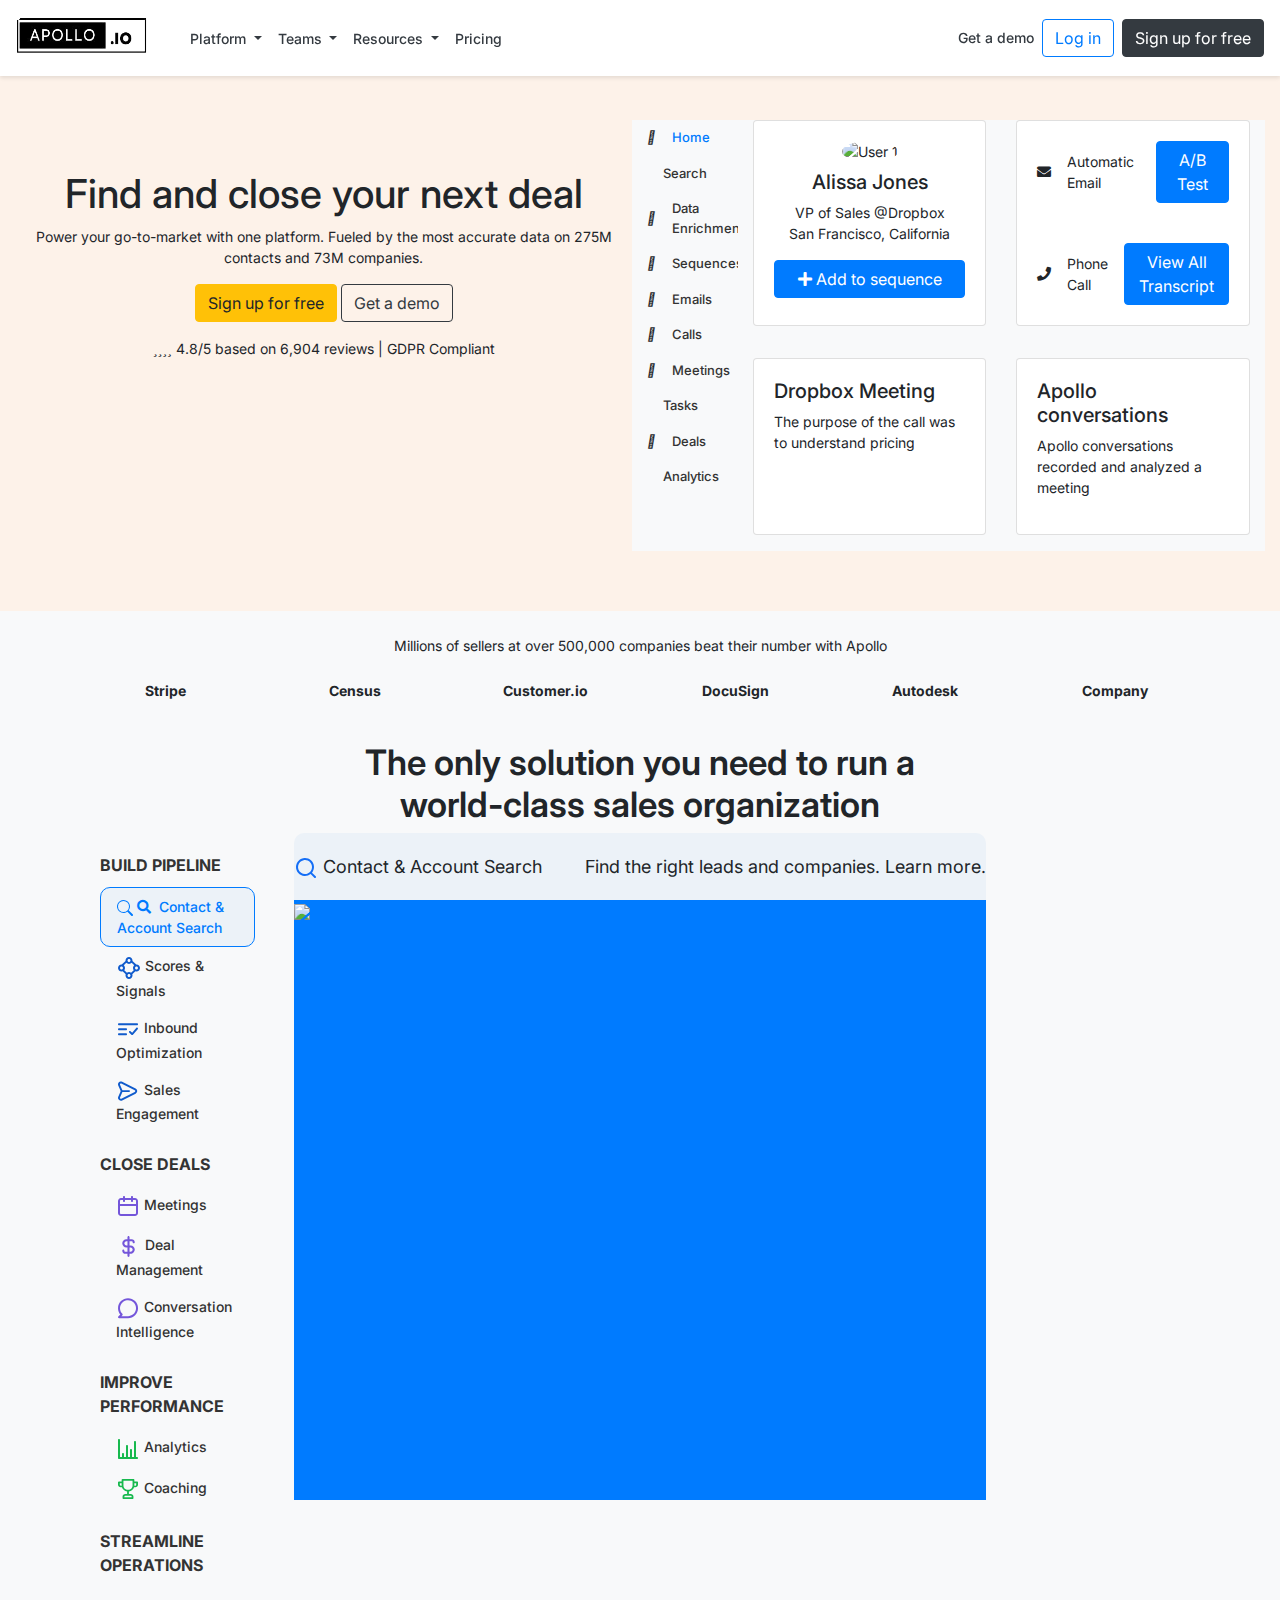
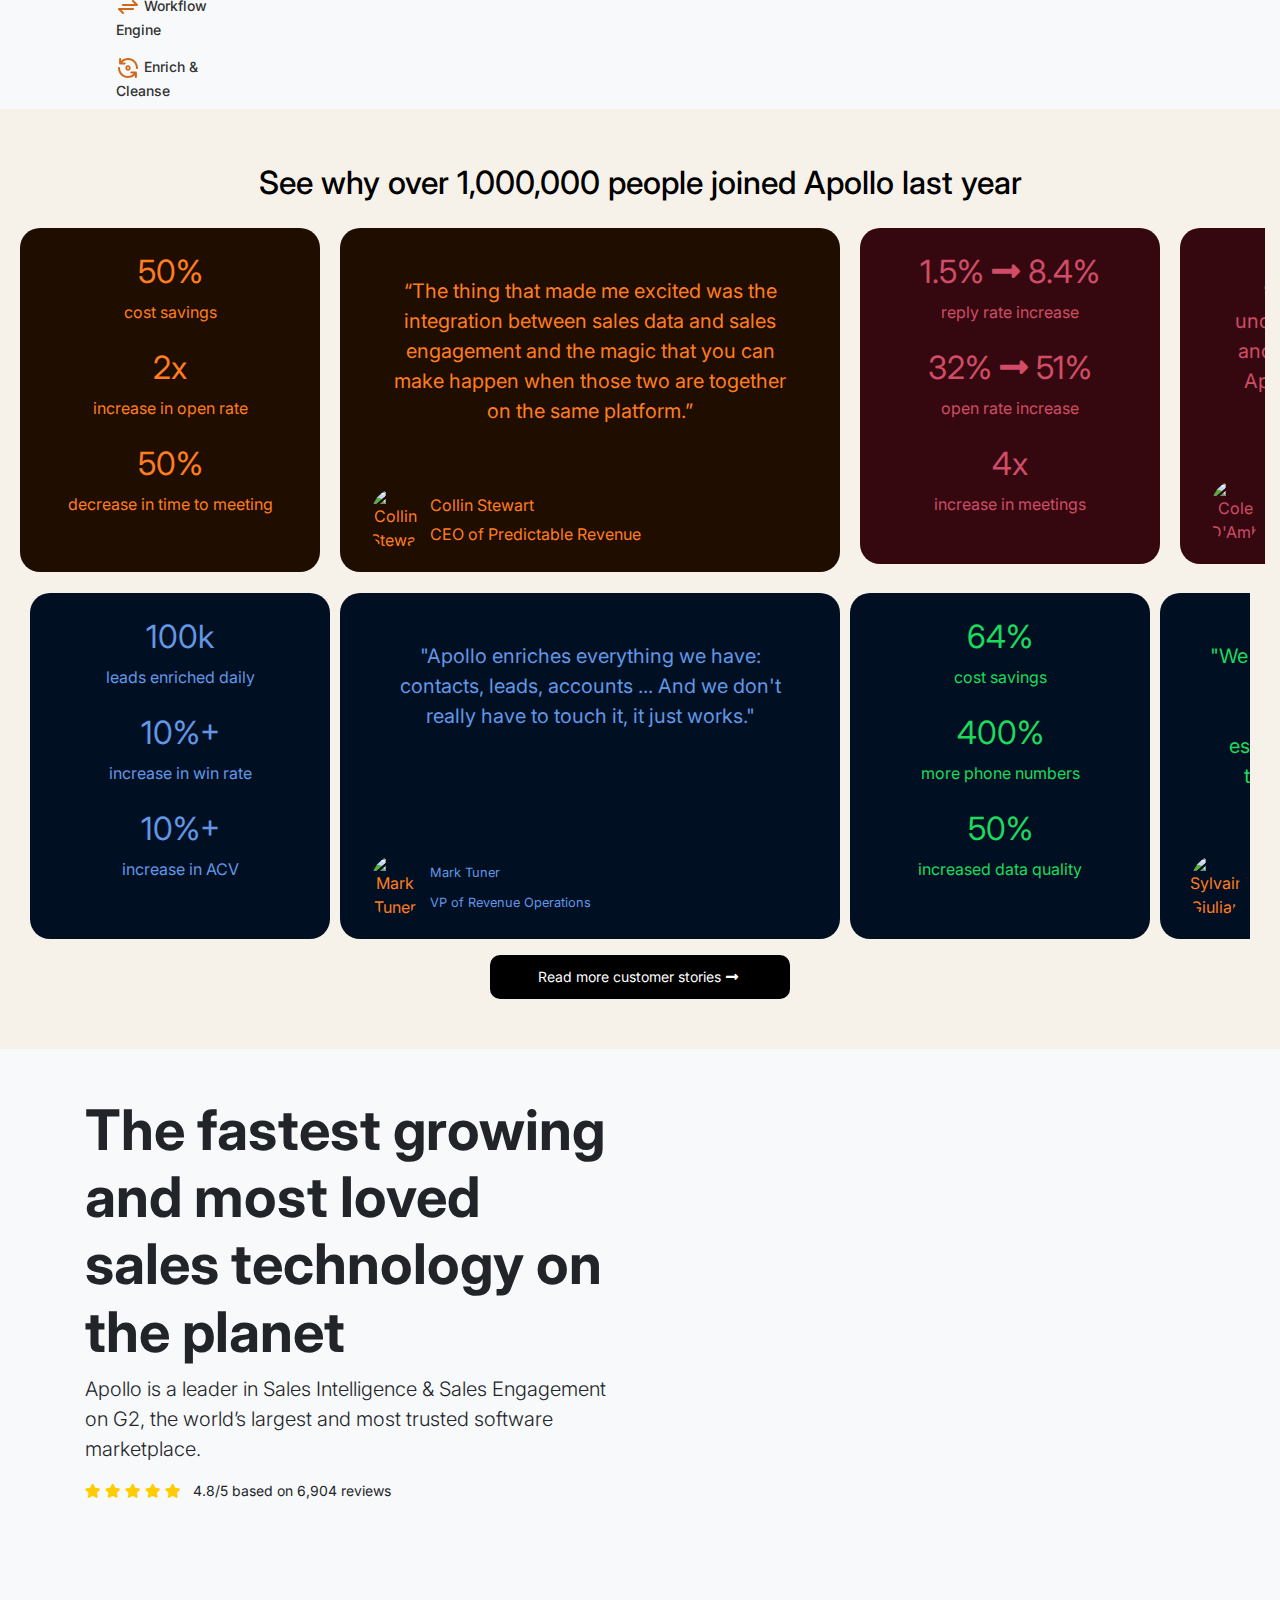
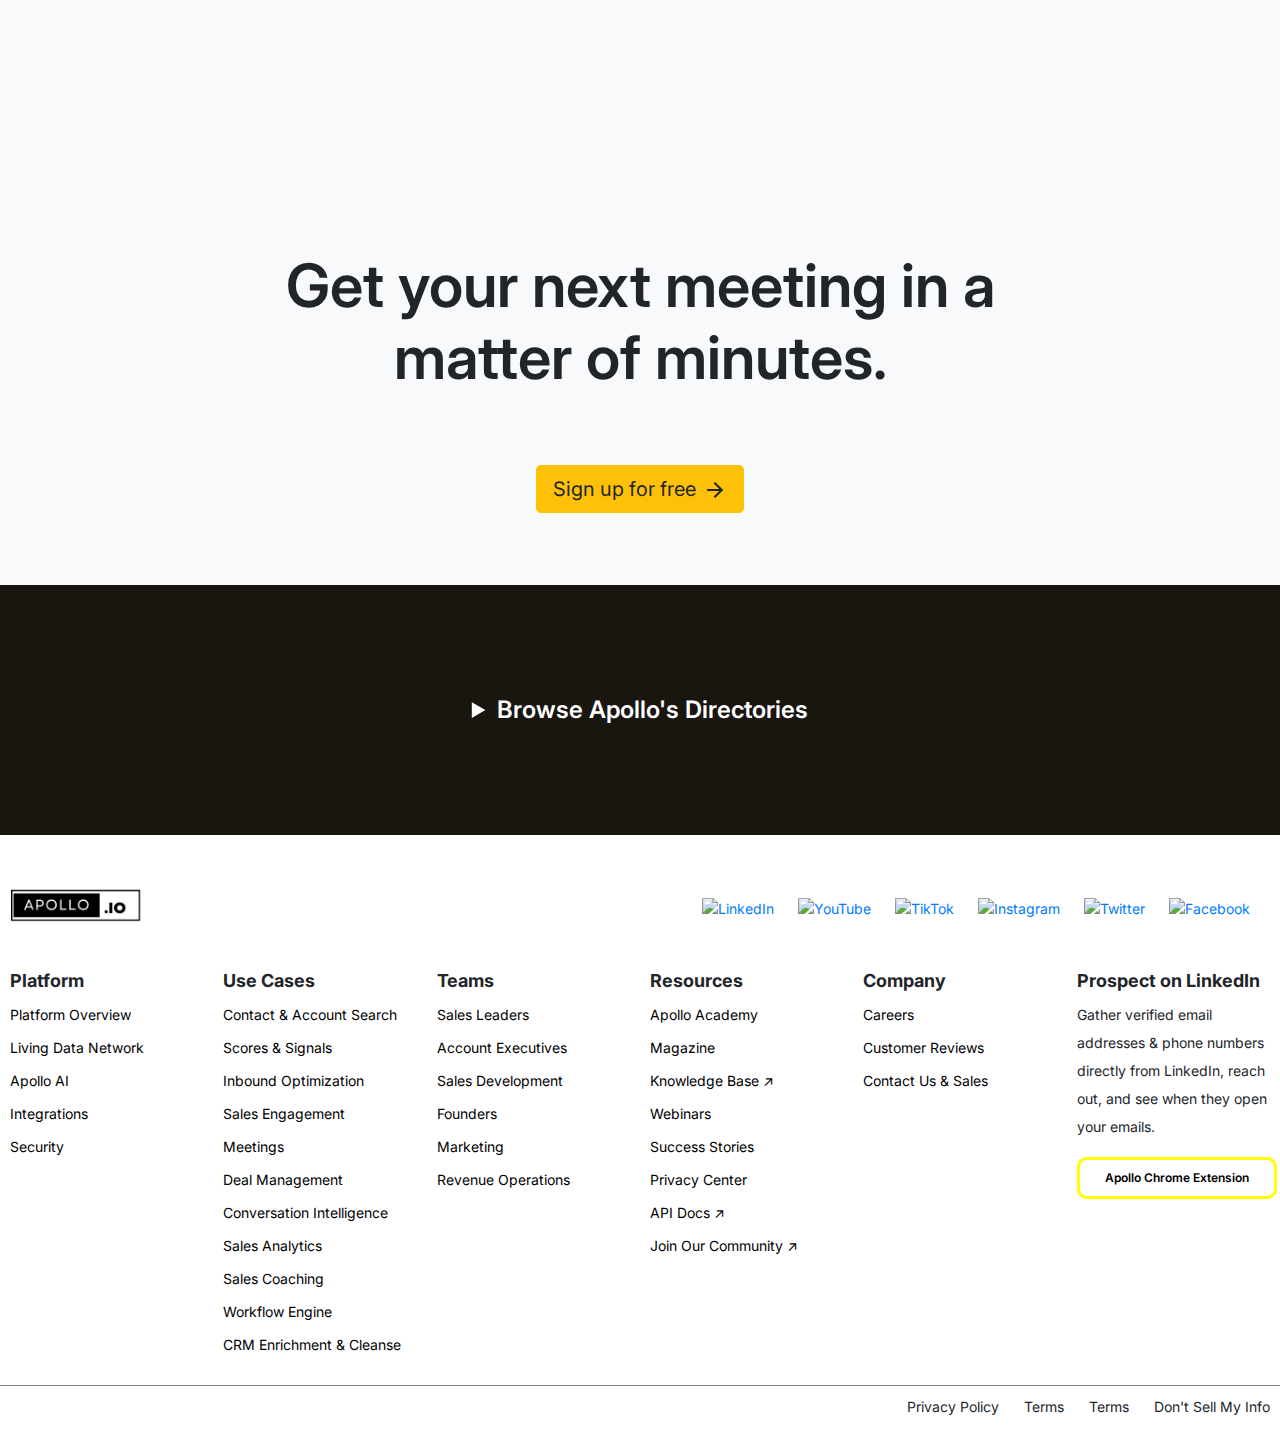
==== commit 12ca440f: "changes" ====
--- a/Apollo_bootstrap/index.html
+++ b/Apollo_bootstrap/index.html
@@ -74,10 +74,7 @@
     </div>
 </nav>
 </header>
-
-
-
-
+<header class="container-fluid" >
 <div class="content header-ani content-background-image">
     <section class="d-lg-flex container1">
         <div class="container hero-section">
@@ -148,12 +145,23 @@
                         </div>
                         <div class="col-md-6 mb-3">
                             <div class="card card-custom animation-2">
-                                <div class="card-body card-body-custom">
-                                    <h5>AI email assistant</h5>
-                                    <p>Hi Alissa, glad to connect. Looks like you’re growing the account management team quite a bit right now.</p>
+                              <div class="card-body d-flex justify-content-between align-items-center">
+                                <div class="d-flex align-items-center">
+                                  <i class="card-icon fa fa-envelope"></i>
+                                  <p class="card-text ml-3 mb-0">Automatic Email</p>
                                 </div>
-                            </div>
-                        </div>
+                                <button class="btn btn-primary ml-3">A/B Test</button>
+                              </div>
+                              <div class="card-body d-flex justify-content-between align-items-center">
+                                <div class="d-flex align-items-center">
+                                  <i class="card-icon fa fa-phone"></i>
+                                  <p class="card-text ml-3 mb-0">Phone Call</p>
+                                </div>
+                                <button class="btn btn-primary ml-3">View All Transcript</button>
+                              </div>
+                            </div>
+                          </div>
+                          
                     </div>
                     <div class="row mt-3">
                         <div class="col-md-6 mb-3">
@@ -175,27 +183,30 @@
                     </div>
                 </div>
             </div>
+
         </div>
     </section>
+</header>
     
-</div>
-<section class="containerfluid-color-correction container-fluid">
-    <div class=" py-4 container1 d-flex justify-content-around align-items-center flex-wrap">
-        <div class="text-center">
-            <p>Millions of sellers at over 500,000 companies beat their number with Apollo</p>
+
+<section class="container-fluid">
+    <div class="color-correction py-4">
+      <div class="text-center mb-4">
+        <p>Millions of sellers at over 500,000 companies beat their number with Apollo</p>
+      </div>
+      <div class="container">
+        <div class="logo-bar row justify-content-center align-items-center">
+          <div class="logo-item col-6 col-md-4 col-lg-2 text-center mb-3">Stripe</div>
+          <div class="logo-item col-6 col-md-4 col-lg-2 text-center mb-3">Census</div>
+          <div class="logo-item col-6 col-md-4 col-lg-2 text-center mb-3">Customer.io</div>
+          <div class="logo-item col-6 col-md-4 col-lg-2 text-center mb-3">DocuSign</div>
+          <div class="logo-item col-6 col-md-4 col-lg-2 text-center mb-3">Autodesk</div>
+          <div class="logo-item col-6 col-md-4 col-lg-2 text-center mb-3">Company</div>
         </div>
-        <div class="control-width">
-            <div class="logo-bar d-flex justify-content-around align-items-center flex-wrap">
-                <div class="logo-item">Stripe</div>
-                <div class="logo-item">Census</div>
-                <div class="logo-item">Customer.io</div>
-                <div class="logo-item">DocuSign</div>
-                <div class="logo-item">Autodesk</div>
-                <div class="logo-item">Company</div>
-            </div>
-        </div>
-    </div>   
-</section>    
+      </div>
+    </div>
+  </section>
+  
        
            
         
@@ -474,7 +485,7 @@
         <div class="container">
             <p class="apollo-text">See why over 1,000,000 people joined Apollo last year</p>
         </div>
-        <div class="container-fluid d-flex flex-column align-items-center apollo-section">
+        <div class="container-fluid d-flex flex-column align-items-center">
             <div class="d-flex flex-row mb-2 justify-content-start custom-gap scroll-container-wrapper">
                 <div class="d-flex flex-row mb-2 justify-content-start custom-gap scroll-container">
                     <div class="p-4 bg-brown text-orange custom-box small-box">
@@ -644,9 +655,9 @@
                 </div>
             </div>  
             
-                 <div class="container-fluid d-flex flex-column align-items-center apollo-section">
-            <div class="d-flex flex-row mb-2 justify-content-start custom-gap scroll-container-wrapper">
-                <div class="d-flex flex-row mb-2 justify-content-start custom-gap scroll-container">
+            <div class="container-fluid d-flex flex-column align-items-center">
+                <div class="d-flex flex-row mb-2 justify-content-start custom-gap scroll-container-wrapper">
+                    <div class="d-flex flex-row mb-2 justify-content-start custom-gap scroll-container">
                         <div class="p-4 bg-dark_blue text-blue custom-box small-box">
                             <div class="stat">
                                 <p>  100k</p>
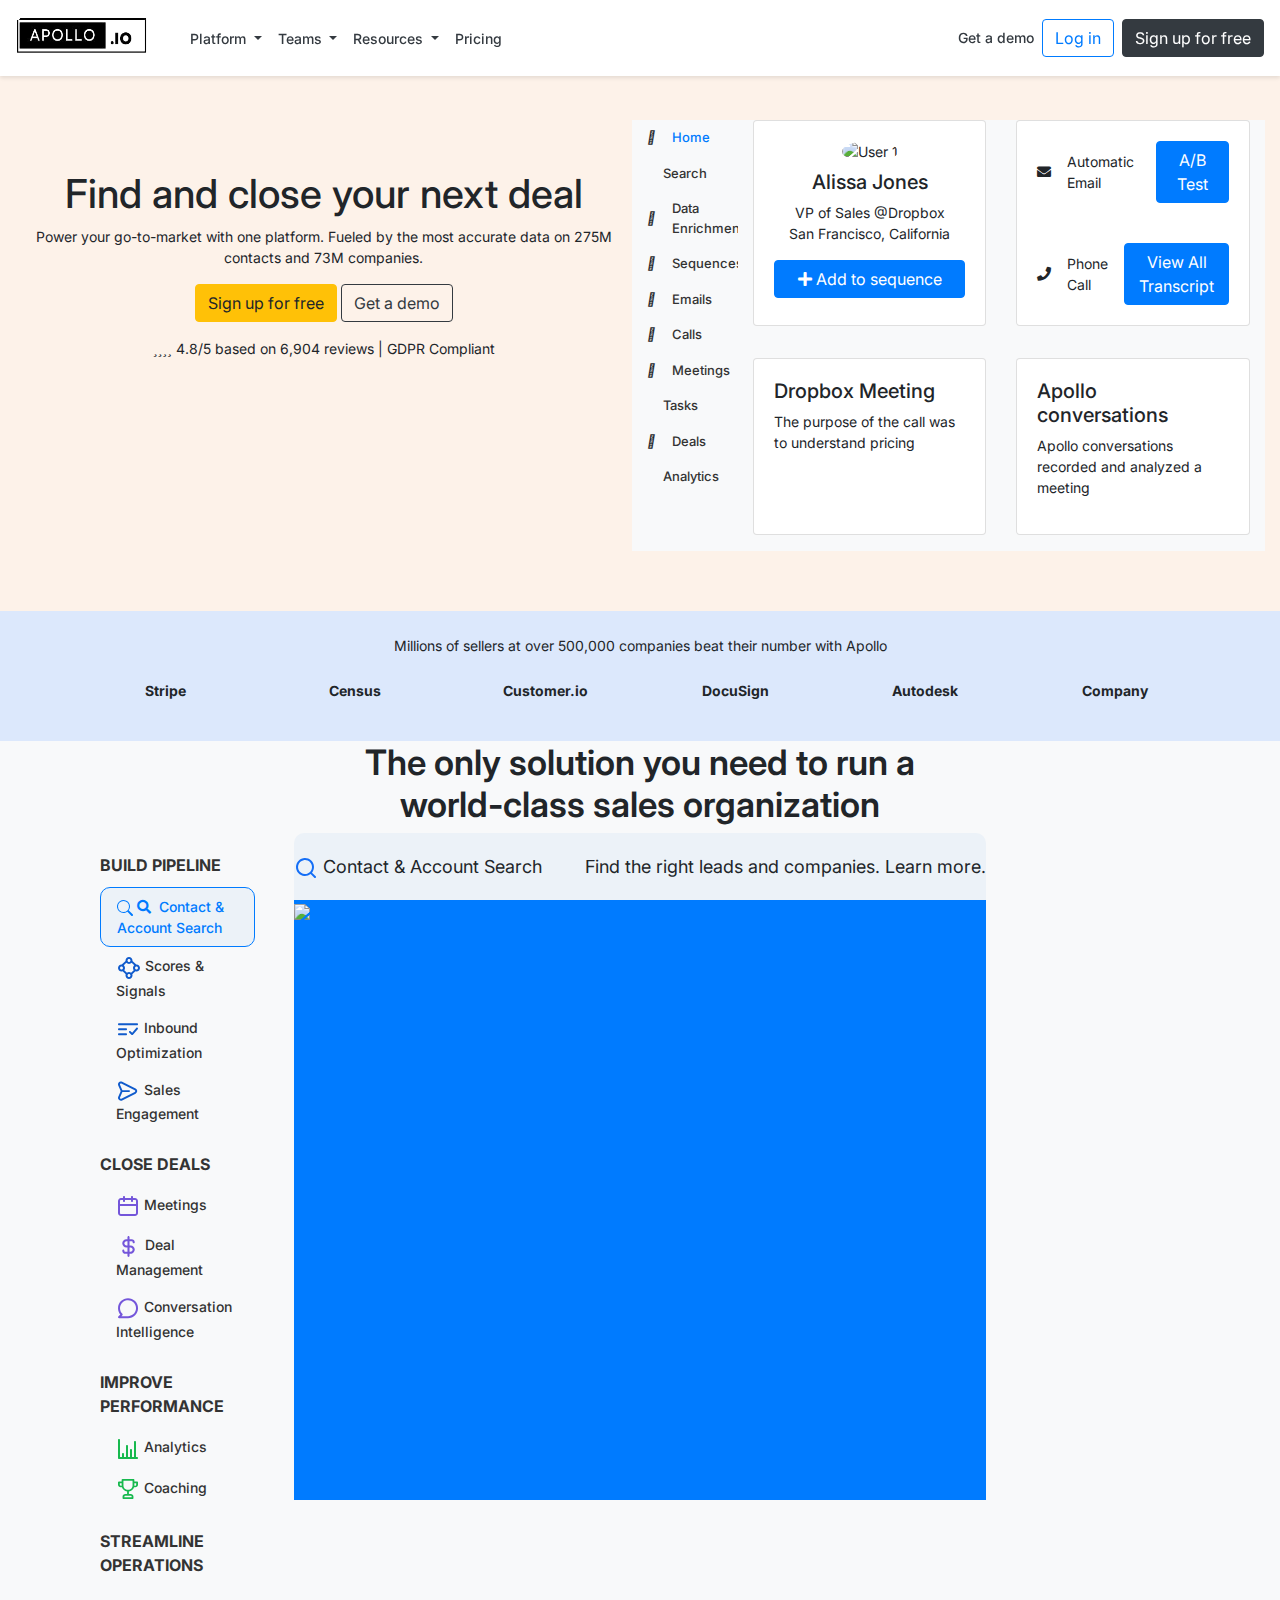
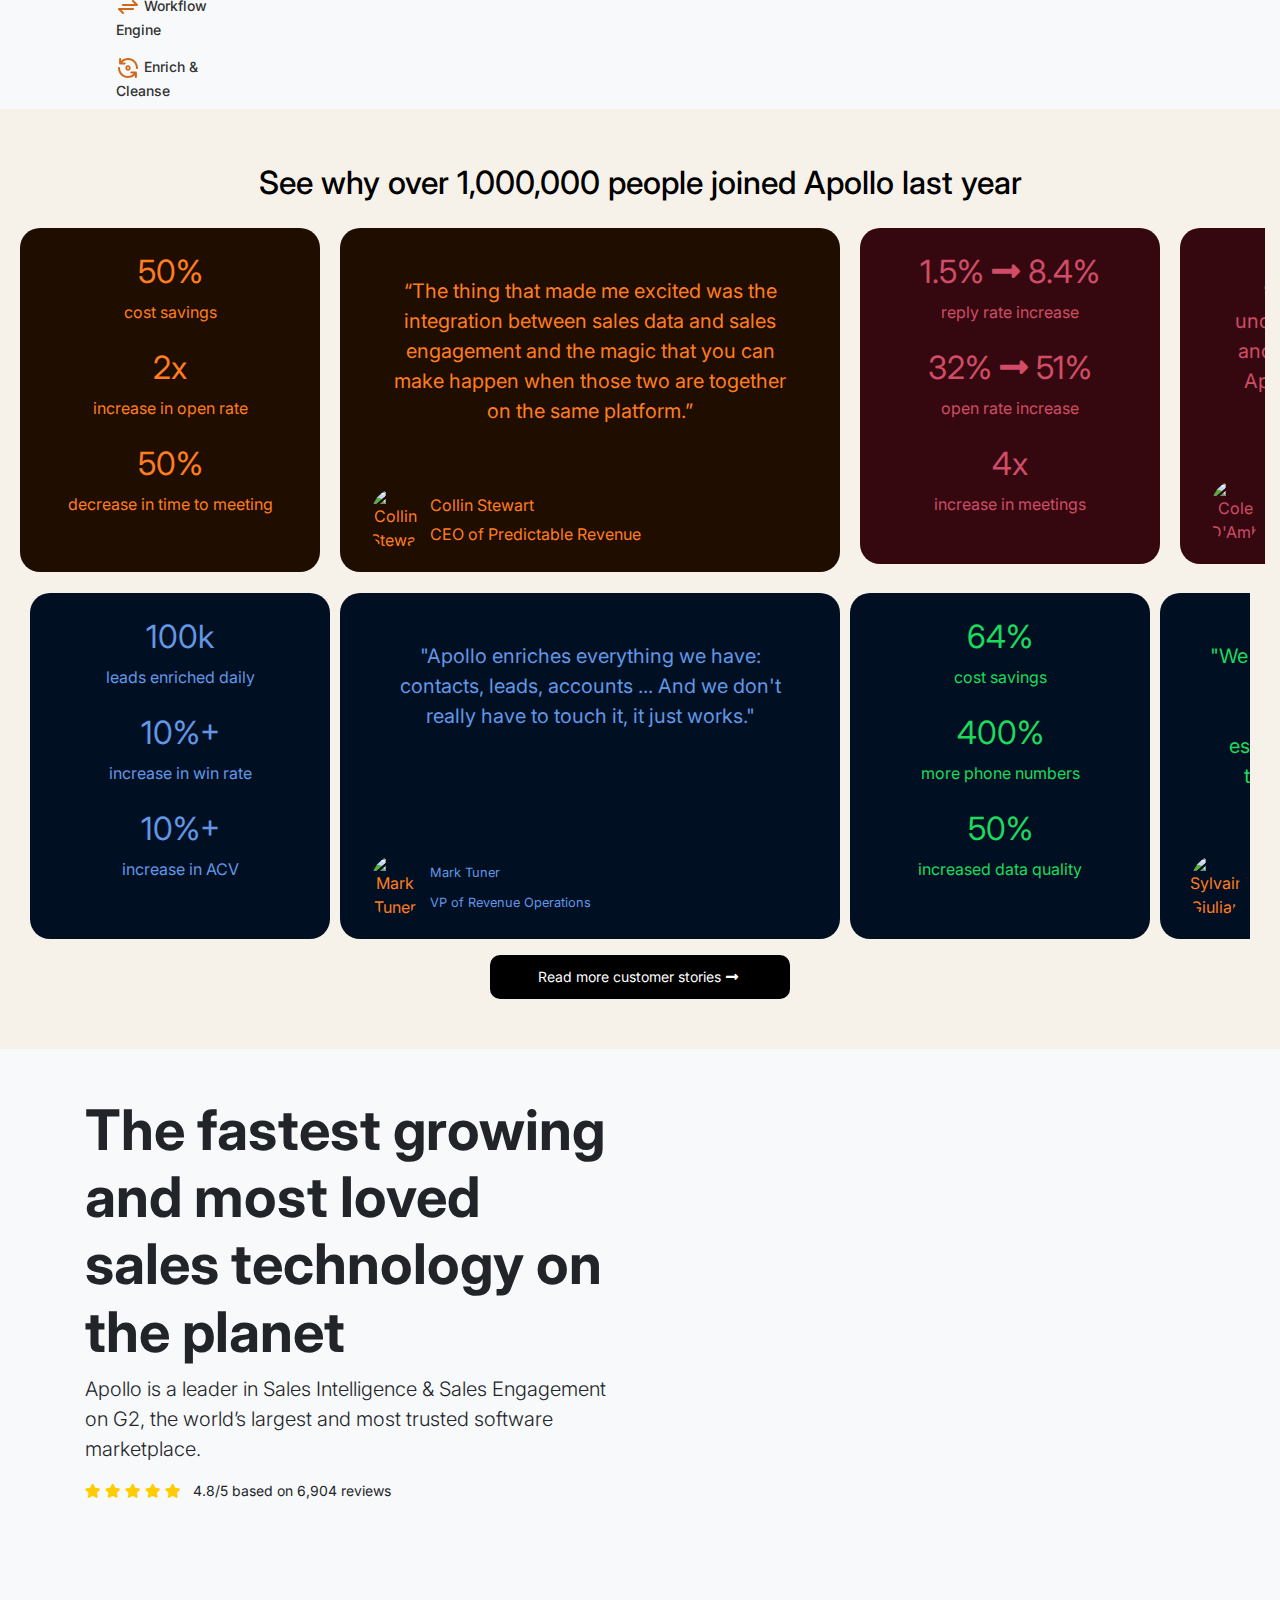
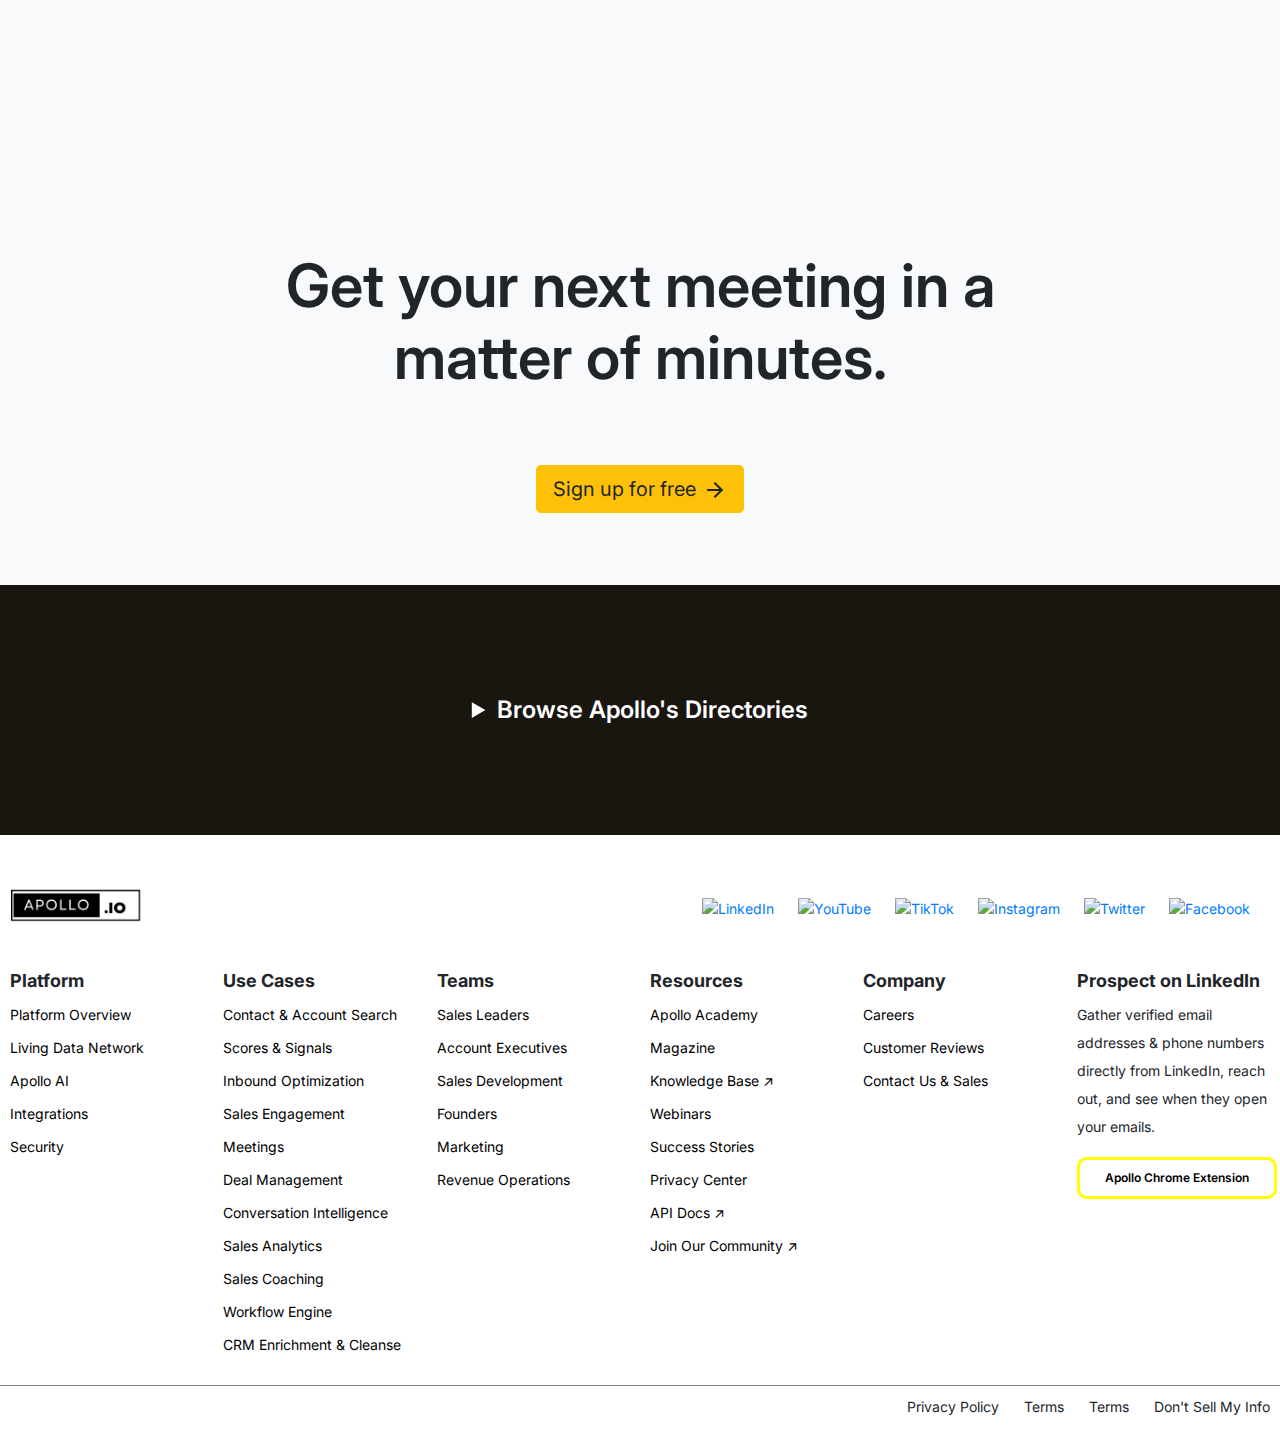
==== commit 4a394deb: "change-color" ====
--- a/Apollo_bootstrap/index.html
+++ b/Apollo_bootstrap/index.html
@@ -189,7 +189,7 @@
 </header>
     
 
-<section class="container-fluid">
+<section class="container-fluid containerfluid-color-correction">
     <div class="color-correction py-4">
       <div class="text-center mb-4">
         <p>Millions of sellers at over 500,000 companies beat their number with Apollo</p>
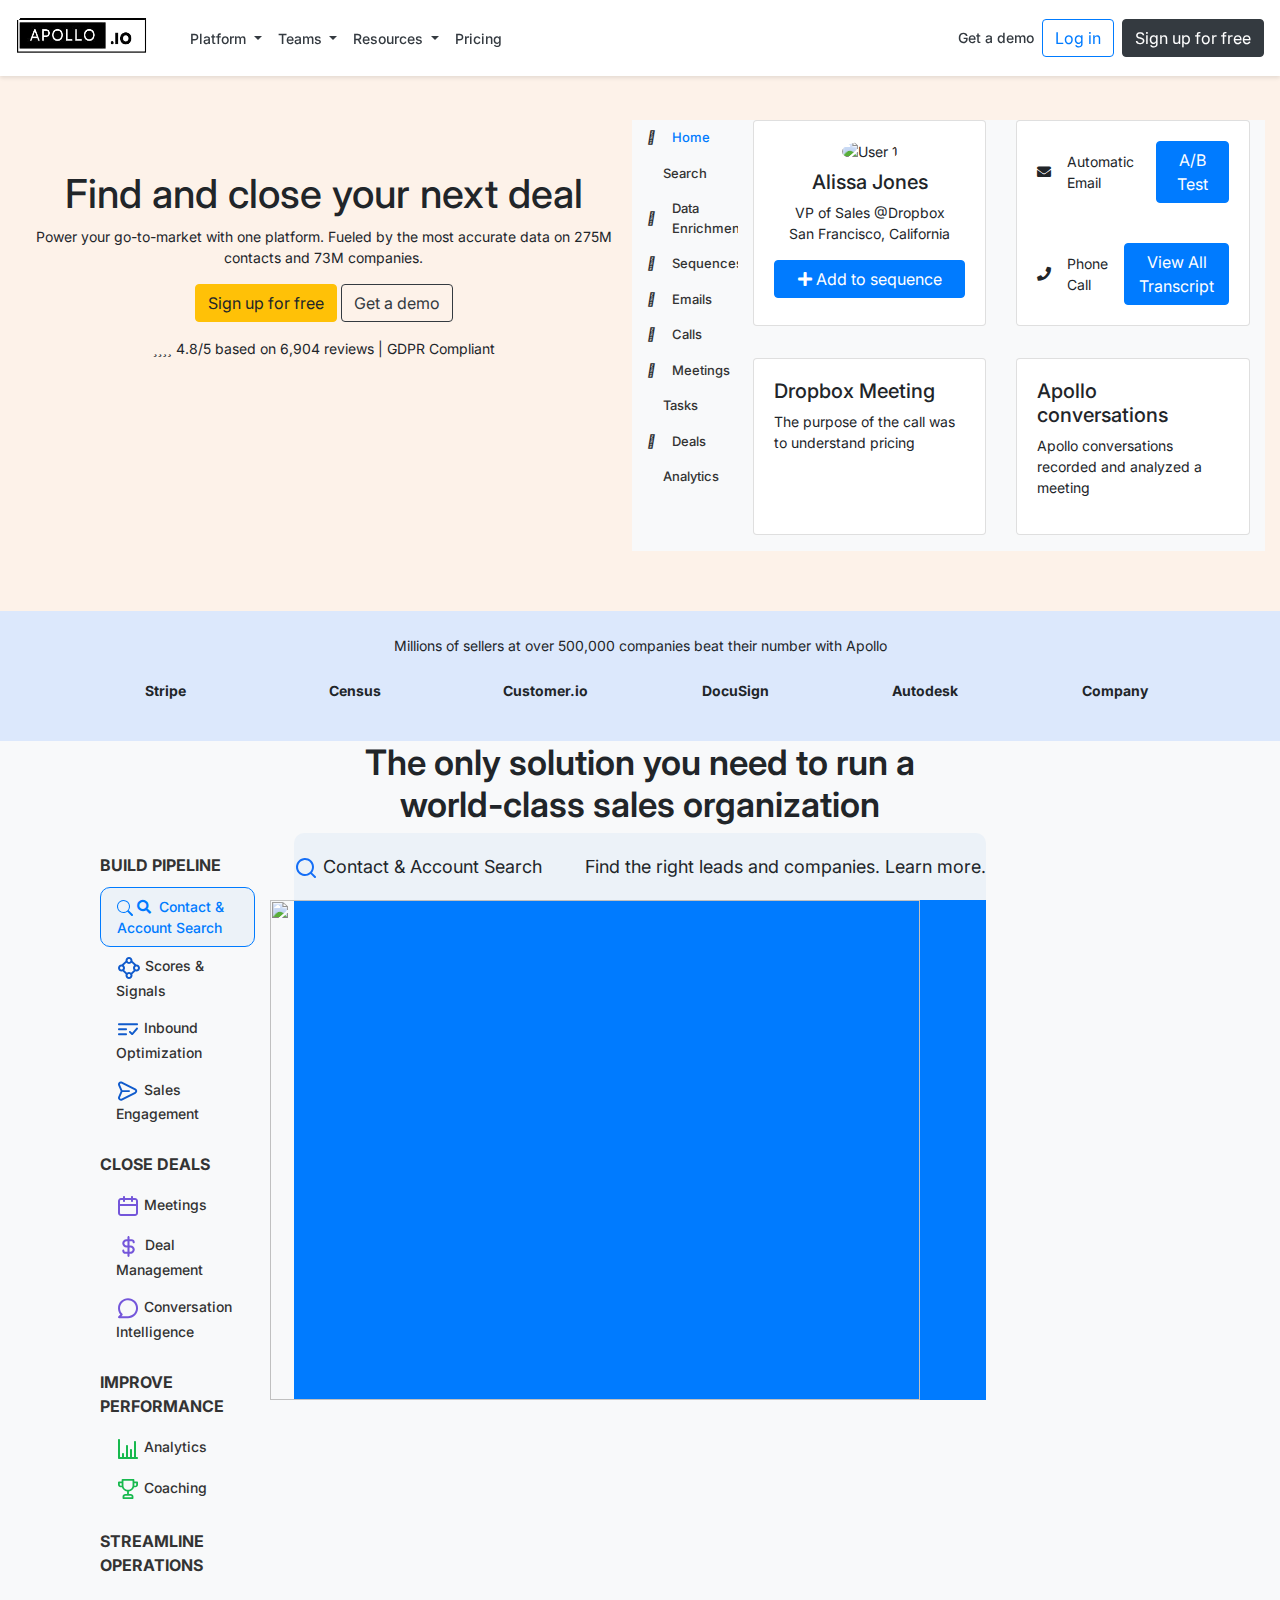
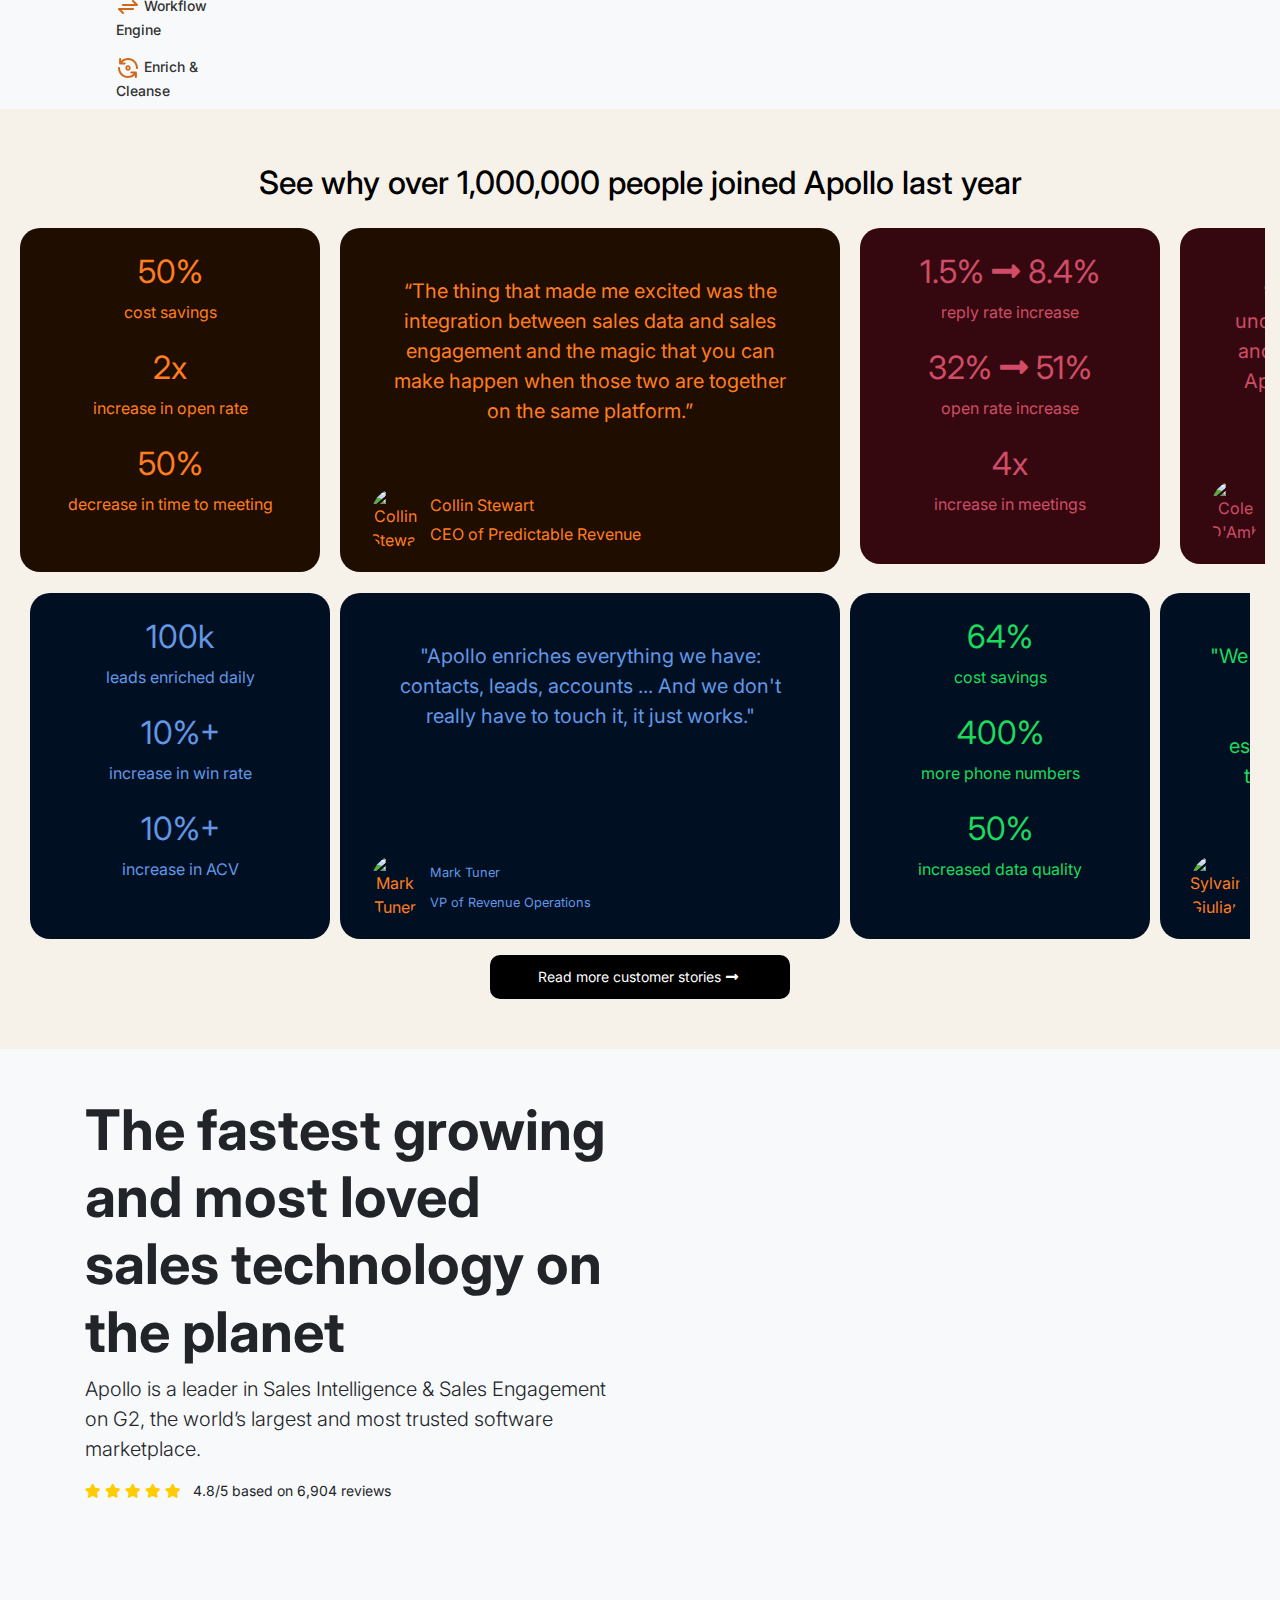
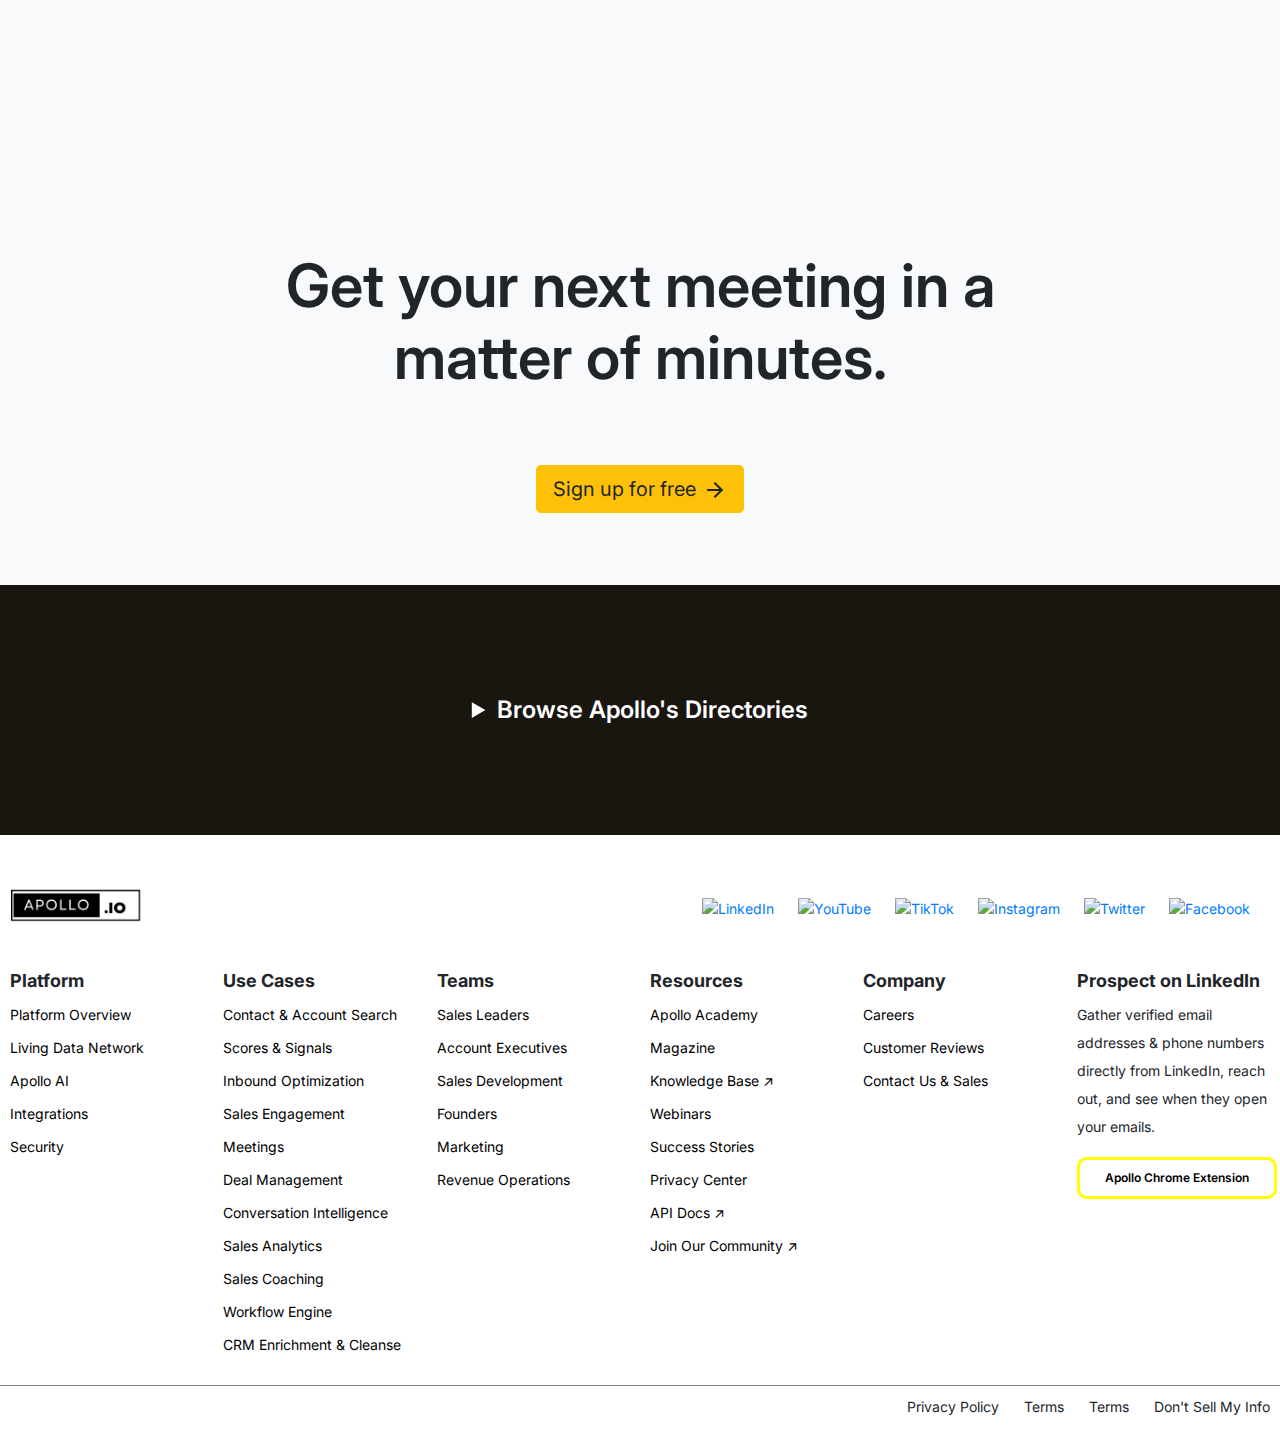
==== commit f57aed84: "update" ====
--- a/Apollo_bootstrap/index.html
+++ b/Apollo_bootstrap/index.html
@@ -218,7 +218,7 @@
        
 <!------------------------------------------------ Start of pratibha code--------------------------------------------------->
 
-<div class=" container-second-section " >
+<div class=" container-second-section d-felx flex-wrap " >
     <div class="text-center">
         <h1 style="font-size: 35px; font-weight: 600;">
             The only solution you need to run a <br> world-class sales organization
--- a/Apollo_bootstrap/styles.css
+++ b/Apollo_bootstrap/styles.css
@@ -1356,16 +1356,69 @@
   
   .content-area {
     height: 600px;
-    width: 100%;
+    /* width: 100%; */
     background-color: #007bff;
-    /* background-image: url("https://netlify.apollo.io/_next/image?url=https%3A%2F%2Fnetlify.apollo.io%2F_next%2Fstatic%2Fmedia%2Fcontact-account-search.79b0a060.png&w=2048&q=75"); */
-    /* margin-top: 20px; */
-    /* border-radius: 5px; */
+ 
+    
+    
   }
   .content-area > img {
     height: 600px;
-  }
-  .input-group-prepend {
+    width: auto;
+    
+  }
+
+  @media (min-width:768px) and (max-width:1288px) {
+    .content-area {
+        height: 500px;
+        width: auto;
+        margin-bottom: 10px;
+        
+        }
+        .content-area > img {
+            height: 500px;
+            width: 650px;
+            position: absolute;
+            left: 0;
+            box-sizing: border-box;
+      }
+
+  
+}
+  
+ 
+  @media (max-width: 768px) {
+    .content-area {
+        height: 300px;
+        width: auto;
+        margin-bottom: 10px;
+        
+        }
+        .content-area > img {
+            height: 300px;
+            width: auto;
+            position: absolute;
+            left: 0;
+            box-sizing: border-box;
+      }
+
+  
+}
+@media (max-width: 500px) {
+    .content-area {
+        height: 200px;
+        width: auto;
+        margin-bottom: 10px;
+        
+        }
+        .content-area > img {
+            height: 200px;
+            width: auto;
+            
+             }
+
+            }
+input-group-prepend {
     display: flex;
     justify-content: space-between;
     font-size: 18px;
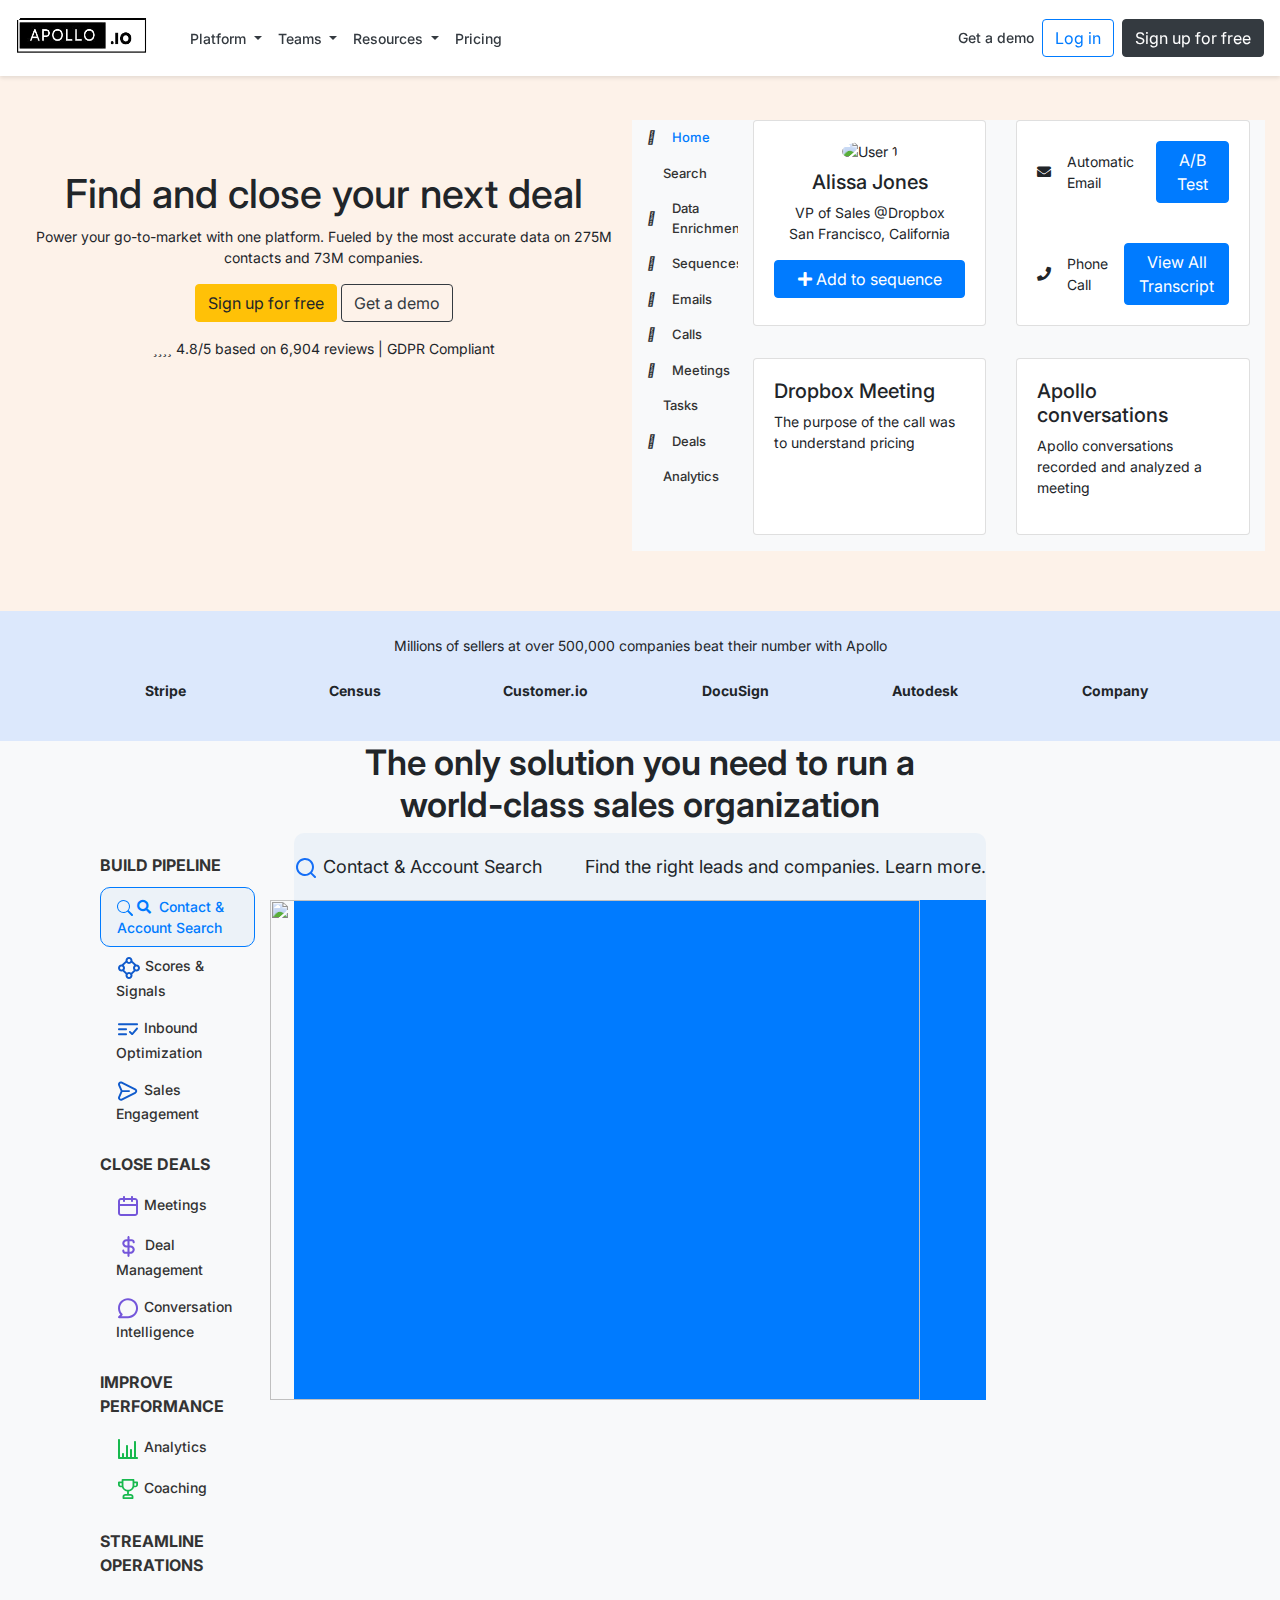
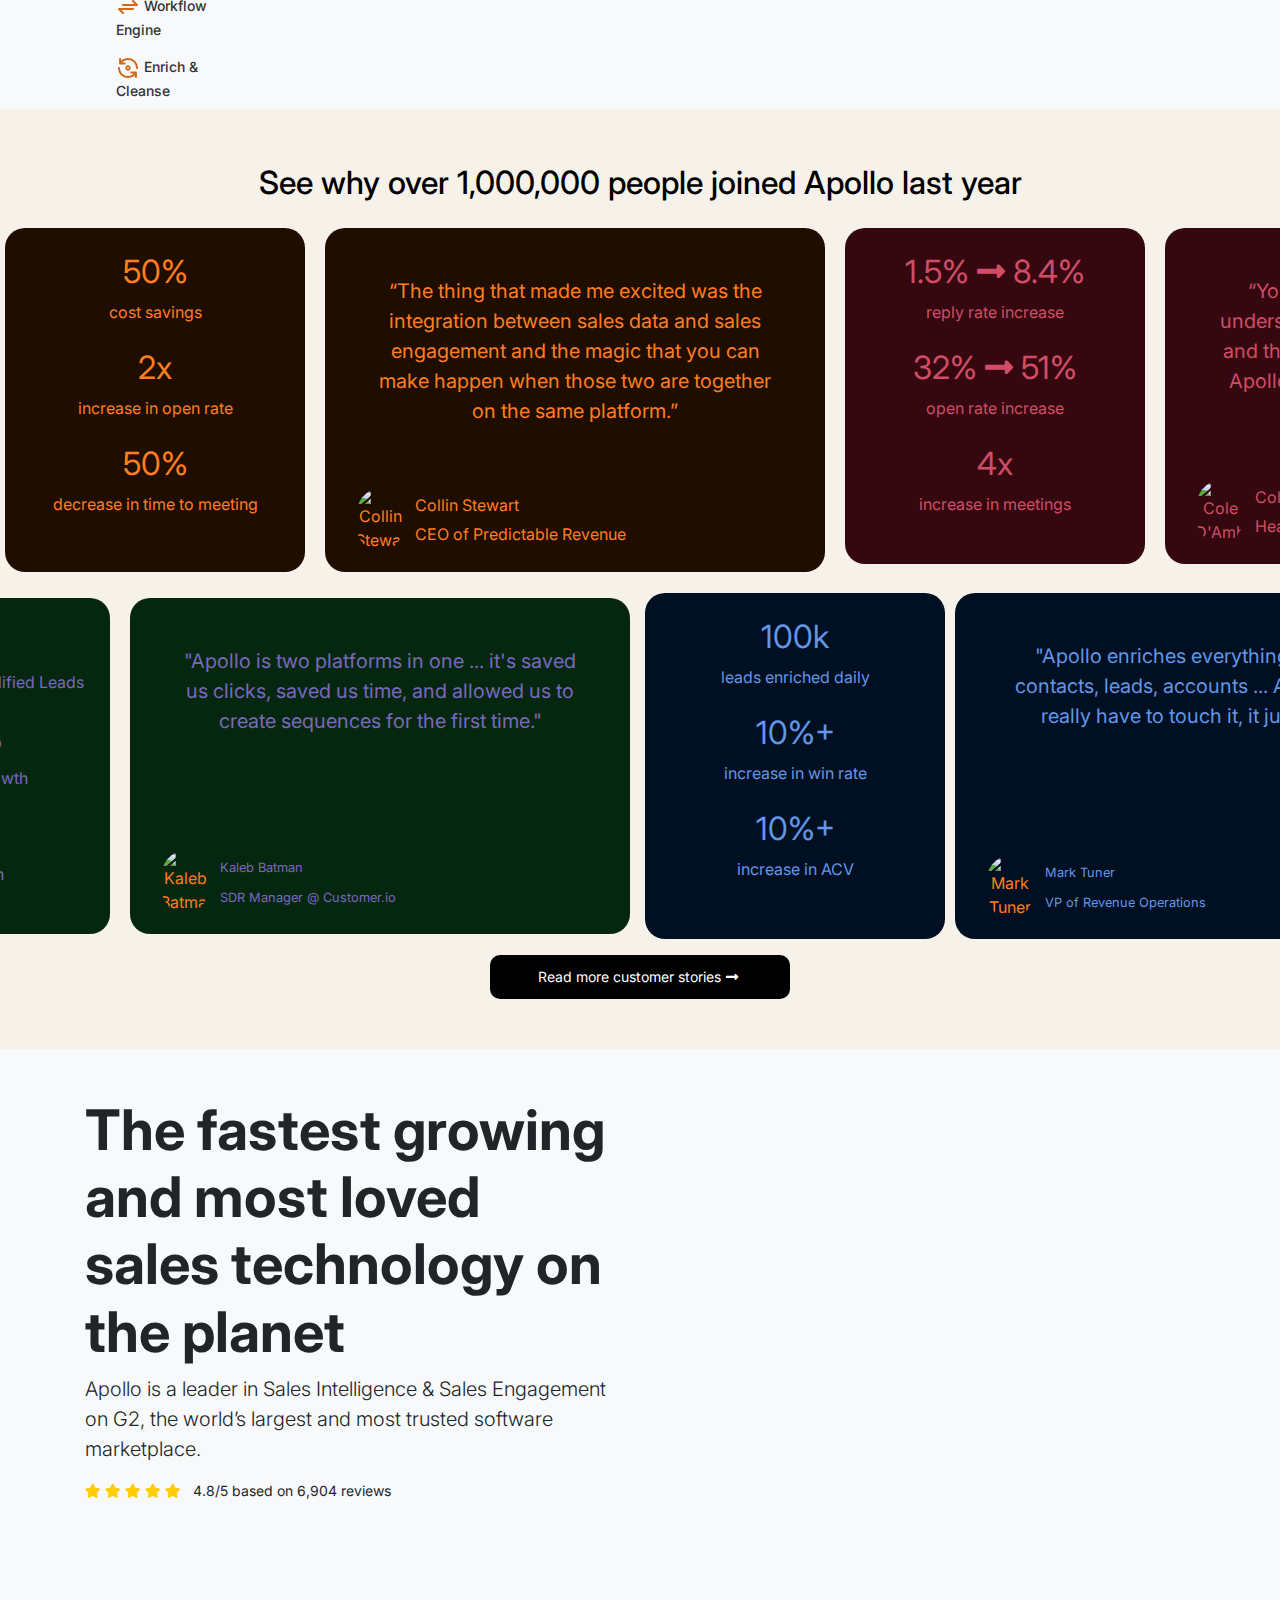
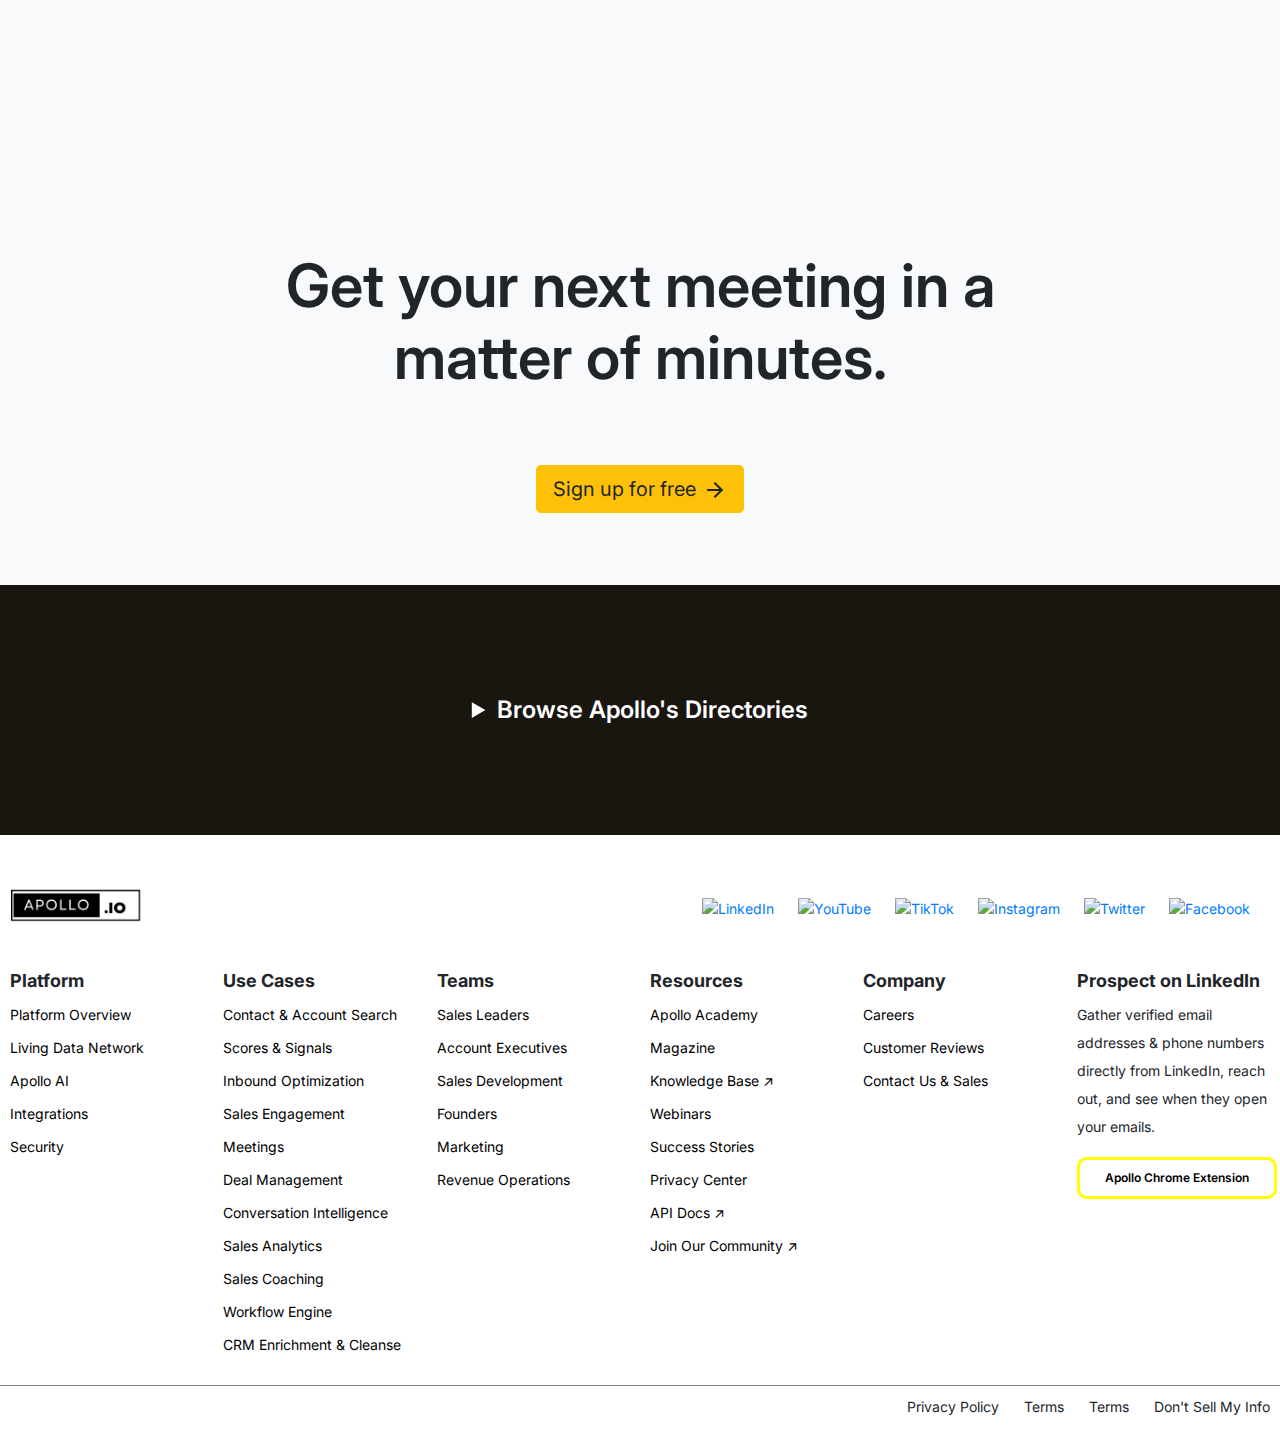
==== commit b238cef6: "working on project" ====
--- a/Apollo_bootstrap/index.html
+++ b/Apollo_bootstrap/index.html
@@ -476,16 +476,11 @@
 </div>
 
 
-
-
-
-
-
     <section class="apollo-section text-center">
         <div class="container">
             <p class="apollo-text">See why over 1,000,000 people joined Apollo last year</p>
         </div>
-        <div class="container-fluid d-flex flex-column align-items-center">
+        <div class=" d-flex flex-column align-items-center">
             <div class="d-flex flex-row mb-2 justify-content-start custom-gap scroll-container-wrapper">
                 <div class="d-flex flex-row mb-2 justify-content-start custom-gap scroll-container">
                     <div class="p-4 bg-brown text-orange custom-box small-box">
@@ -655,7 +650,7 @@
                 </div>
             </div>  
             
-            <div class="container-fluid d-flex flex-column align-items-center">
+            <div class="d-flex flex-column align-items-center">
                 <div class="d-flex flex-row mb-2 justify-content-start custom-gap scroll-container-wrapper">
                     <div class="d-flex flex-row mb-2 justify-content-start custom-gap scroll-container">
                         <div class="p-4 bg-dark_blue text-blue custom-box small-box">
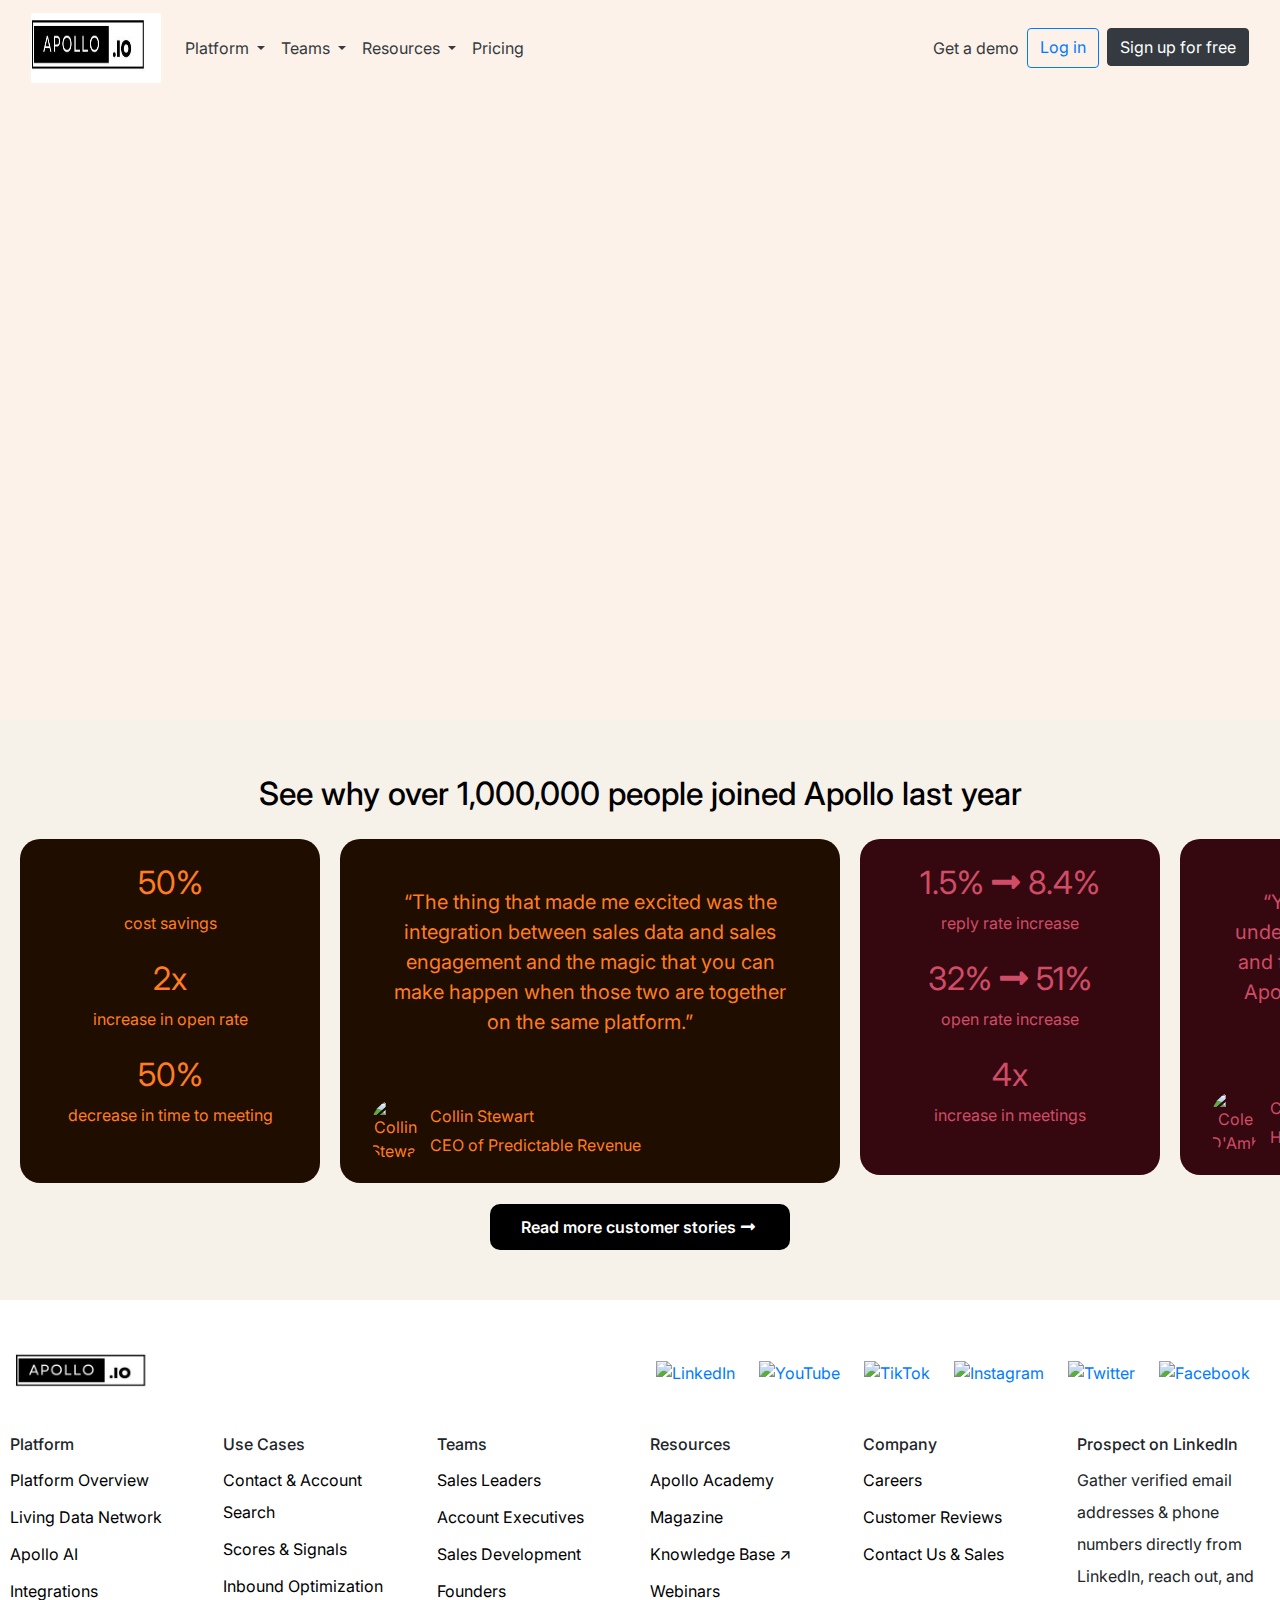
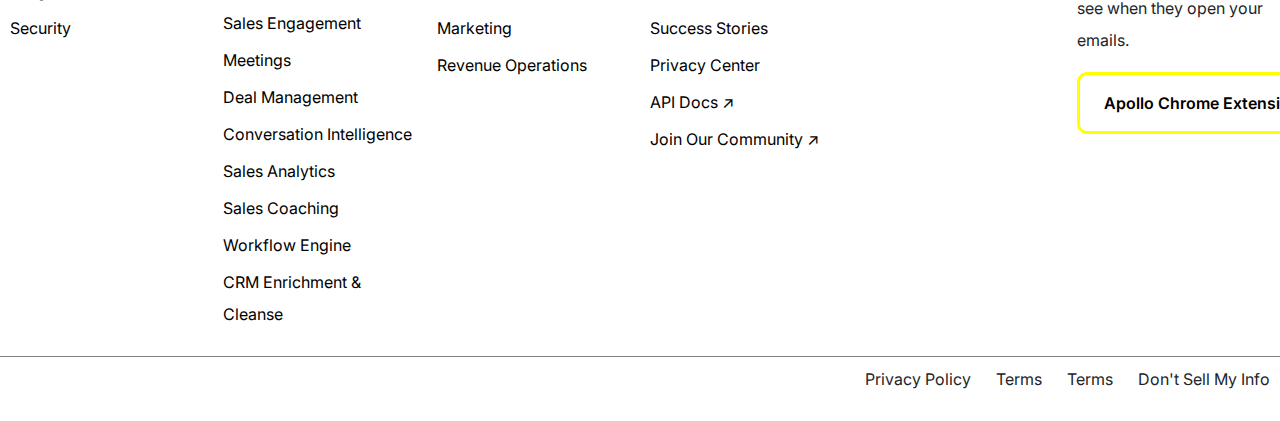
==== commit fb97ab64: "Merge 8d0f720946ce483c9dca8646b8163330f6355241 into fc3110784b1534f2632173b17a1a98980a75a581" ====
--- a/Apollo_bootstrap/index.html
+++ b/Apollo_bootstrap/index.html
@@ -3,484 +3,80 @@
 <head>
     <meta charset="UTF-8">
     <meta name="viewport" content="width=device-width, initial-scale=1.0">
-    <title>Apollo</title>
-    <link rel="stylesheet" href="https://fonts.googleapis.com/css2?family=Material+Symbols+Outlined:opsz,wght,FILL,GRAD@24,400,0,0" />  
+    <title>Document</title>
+        
     <link href="https://stackpath.bootstrapcdn.com/bootstrap/4.5.2/css/bootstrap.min.css" rel="stylesheet">
     <link href="https://cdnjs.cloudflare.com/ajax/libs/font-awesome/5.15.3/css/all.min.css" rel="stylesheet">
-    <link rel="stylesheet" href="https://cdnjs.cloudflare.com/ajax/libs/font-awesome/6.5.2/css/all.min.css" integrity="sha512-SnH5WK+bZxgPHs44uWIX+LLJAJ9/2PkPKZ5QiAj6Ta86w+fsb2TkcmfRyVX3pBnMFcV7oQPJkl9QevSCWr3W6A==" crossorigin="anonymous" referrerpolicy="no-referrer" />
     <link rel="stylesheet" href="styles.css">
 </head>
 <body>
     <!------------------------------------------------ Start of Hiren Code------------------------------------------------>
-
- <header class="container-fluid">
-   
-<nav class="navbar navbar-expand-lg navbar-light container1 navbar-sticky">
-    <a class="navbar-brand" href="#">
-        <img src="asset/Apollo-removebg-preview.png" width="150" height="50" alt="Logo"> 
-    </a>
-    <button class="navbar-toggler" type="button" data-toggle="collapse" data-target="#navbarNav" aria-controls="navbarNav" aria-expanded="false" aria-label="Toggle navigation">
-        <span class="navbar-toggler-icon"></span>
-    </button>
-    <div class="collapse navbar-collapse" id="navbarNav">
-        <ul class="navbar-nav mr-auto">
-            <li class="nav-item dropdown">
-                <a class="nav-link dropdown-toggle text-dark" href="#" id="navbarDropdownPlatform" role="button" data-toggle="dropdown" aria-haspopup="true" aria-expanded="false">
-                    Platform
-                </a>
-                <div class="dropdown-menu" aria-labelledby="navbarDropdownPlatform">
-                    <a class="dropdown-item" href="#">BUILD PIPELINE</a>
-                    <a class="dropdown-item" href="#">CLOSE DEALS</a>
-                    <a class="dropdown-item" href="#">IMPROVE PERFORMANCE</a>
-                    <a class="dropdown-item" href="#">STREAMLINE OPERATIONS</a>
-                    <a class="dropdown-item" href="#">APOLLO PLATFORM</a>
-                </div>
-            </li>
-            <li class="nav-item dropdown">
-                <a class="nav-link dropdown-toggle text-dark" href="#" id="navbarDropdownTeams" role="button" data-toggle="dropdown" aria-haspopup="true" aria-expanded="false">
-                    Teams
-                </a>
-                <div class="dropdown-menu" aria-labelledby="navbarDropdownTeams">
-                    <a class="dropdown-item" href="#">SALES LEADER</a>
-                    <a class="dropdown-item" href="#">FOUNDER</a>
-                    <a class="dropdown-item" href="#">SALES DEVELOPMENT</a>
-                </div>
-            </li>
-            <li class="nav-item dropdown">
-                <a class="nav-link dropdown-toggle text-dark" href="#" id="navbarDropdownResources" role="button" data-toggle="dropdown" aria-haspopup="true" aria-expanded="false">
-                    Resources
-                </a>
-                <div class="dropdown-menu" aria-labelledby="navbarDropdownResources">
-                    <a class="dropdown-item" href="#">LEARN</a>
-                    <a class="dropdown-item" href="#">CUSTOMERS</a>
-                    <a class="dropdown-item" href="#">PARTNERS</a>
-                </div>
-            </li>
-            <li class="nav-item">
-                <a class="nav-link text-dark" href="#">Pricing</a>
-            </li>
-        </ul>
-        <ul class="navbar-nav">
-            <li class="nav-item d-none d-lg-flex">
-                <a class="nav-link text-dark" href="#">Get a demo</a>
-            </li>
-            <li class="nav-item d-none d-lg-flex">
-                <a class="btn btn-outline-primary mr-2" href="#">Log in</a>
-            </li>
-            <li class="nav-item">
-                <a class="btn btn-dark" href="#">Sign up for free</a>
-            </li>
-        </ul>
-    </div>
-</nav>
+<header class="container-fluid">
+    <nav class="navbar navbar-expand-lg navbar-light container1">
+        <a class="navbar-brand" href="#">
+            <img src="asset/Apollo.jpg" width="130" height="70" alt="Logo"> 
+        </a>
+        
+        <div class="collapse navbar-collapse" id="navbarNav">
+            <ul class="navbar-nav mr-auto d-none d-lg-flex">
+                <li class="nav-item dropdown">
+                    <a class="nav-link dropdown-toggle text-dark" href="#" id="navbarDropdownTeams" role="button" data-toggle="dropdown" aria-haspopup="true" aria-expanded="false">
+                        Platform
+                    </a>
+                    <div class="dropdown-menu" aria-labelledby="navbarDropdownPlatform">
+                        <a class="dropdown-item" href="#">BUILD PIPELINE</a>
+                        <a class="dropdown-item" href="#">CLOSE DEALS</a>
+                        <a class="dropdown-item" href="#">IMPROVE PERFORMANCE</a>
+                        <a class="dropdown-item" href="#">STREAMLINE OPERATIONS</a>
+                        <a class="dropdown-item" href="#">APOLLO PLATFORM</a>
+                    </div>
+                </li>
+                <li class="nav-item dropdown">
+                    <a class="nav-link dropdown-toggle text-dark" href="#" id="navbarDropdownTeams1" role="button" data-toggle="dropdown" aria-haspopup="true" aria-expanded="false">
+                        Teams
+                    </a>
+                    <div class="dropdown-menu" aria-labelledby="navbarDropdownTeams">
+                        <a class="dropdown-item" href="#">SALES LEADER</a>
+                        <a class="dropdown-item" href="#">FOUNDER</a>
+                        <a class="dropdown-item" href="#">SALES DEVELOPMENT</a>
+                    </div>
+                </li>
+                <li class="nav-item dropdown">
+                    <a class="nav-link dropdown-toggle text-dark" href="#" id="navbarDropdownResources" role="button" data-toggle="dropdown" aria-haspopup="true" aria-expanded="false">
+                        Resources
+                    </a>
+                    <div class="dropdown-menu" aria-labelledby="navbarDropdownResources">
+                        <a class="dropdown-item" href="#">LEARN</a>
+                        <a class="dropdown-item" href="#">CUSTOMERS</a>
+                        <a class="dropdown-item" href="#">PARTNERS</a>
+                    </div>
+                </li>
+                <li class="nav-item">
+                    <a class="nav-link text-dark" href="#">Pricing</a>
+                </li>
+            </ul>
+            <ul class="navbar-nav">
+                <li class="nav-item d-none d-lg-flex">
+                    <a class="nav-link text-dark" href="#">Get a demo</a>
+                </li>
+                <li class="nav-item d-none d-lg-flex">
+                    <a class="btn btn-outline-primary mr-2" href="#">Log in</a>
+                </li>
+                <li class="nav-item">
+                    <a class="btn btn-dark" href="#">Sign up for free</a>
+                </li>
+            </ul>
+        </div>
+    </nav>
 </header>
-<header class="container-fluid" >
-<div class="content header-ani content-background-image">
-    <section class="d-lg-flex container1">
-        <div class="container hero-section">
-            <h1>Find and close your next deal</h1>
-            <p>Power your go-to-market with one platform. Fueled by the most accurate data on 275M contacts and 73M companies.</p>
-            <button class="btn btn-warning">Sign up for free</button>
-            <button class="btn btn-outline-dark">Get a demo</button>
-            <p class="mt-3"><i class="fa-solid fa-star"></i><i class="fa-solid fa-star"></i><i class="fa-solid fa-star"></i><i class="fa-solid fa-star"></i> 4.8/5 based on 6,904 reviews | GDPR Compliant</p>
-        </div>
-    
-        <div class="container-fluid">
-            <div class="row">
-                <div class="col-md-2 bg-light d-none d-md-block">
-                    <ul class="nav flex-column">
-                        <li class="nav-item ani-icon">
-                            <i class="fa-solid fa-user"></i>
-                            <a class="nav-link active" href="#">Home</a>
-                        </li>
-                        <li class="nav-item ani-icon">
-                            <i class="fa-solid fa-magnifying-glass"></i>
-                            <a class="nav-link" href="#">Search</a>
-                        </li>
-                        <li class="nav-item ani-icon">
-                            <i class="fa-solid fa-server"></i>
-                            <a class="nav-link" href="#">Data Enrichment</a>
-                        </li>
-                        <li class="nav-item ani-icon">
-                            <i class="fa-brands fa-telegram"></i>
-                            <a class="nav-link" href="#">Sequences</a>
-                        </li>
-                        <li class="nav-item ani-icon">
-                            <i class="fa-solid fa-envelope"></i>
-                            <a class="nav-link" href="#">Emails</a>
-                        </li>
-                        <li class="nav-item ani-icon">
-                            <i class="fa-solid fa-phone"></i>
-                            <a class="nav-link" href="#">Calls</a>
-                        </li>
-                        <li class="nav-item ani-icon">
-                            <i class="fa-solid fa-handshake"></i>
-                            <a class="nav-link" href="#">Meetings</a>
-                        </li>
-                        <li class="nav-item ani-icon">
-                            <i class="fa-solid fa-list-check"></i>
-                            <a class="nav-link" href="#">Tasks</a>
-                        </li>
-                        <li class="nav-item ani-icon">
-                            <i class="fa-solid fa-dollar-sign"></i>
-                            <a class="nav-link" href="#">Deals</a>
-                        </li>
-                        <li class="nav-item ani-icon">
-                            <i class="fa-solid fa-chart-simple"></i>
-                            <a class="nav-link" href="#">Analytics</a>
-                        </li>
-                    </ul>
-                </div>
-                <div class="col-md-10 bg-light">
-                    <div class="row">
-                        <div class="col-md-6 mb-3">
-                            <div class="card card-custom animation-1">
-                                <div class="card-body card-body-custom text-center">
-                                    <img src="https://encrypted-tbn0.gstatic.com/images?q=tbn:ANd9GcR76rlWgeZA1JQ7omOcsscMV2HSnxSnddo9FA&s" alt="User 1" class="img-fluid rounded-circle mb-2" width="60" height="60">
-                                    <h5>Alissa Jones</h5>
-                                    <p>VP of Sales @Dropbox<br>San Francisco, California</p>
-                                    <button class="btn btn-primary rounded w-100"><i class="fas fa-plus"></i> Add to sequence</button>
-                                </div>
-                            </div>
-                        </div>
-                        <div class="col-md-6 mb-3">
-                            <div class="card card-custom animation-2">
-                              <div class="card-body d-flex justify-content-between align-items-center">
-                                <div class="d-flex align-items-center">
-                                  <i class="card-icon fa fa-envelope"></i>
-                                  <p class="card-text ml-3 mb-0">Automatic Email</p>
-                                </div>
-                                <button class="btn btn-primary ml-3">A/B Test</button>
-                              </div>
-                              <div class="card-body d-flex justify-content-between align-items-center">
-                                <div class="d-flex align-items-center">
-                                  <i class="card-icon fa fa-phone"></i>
-                                  <p class="card-text ml-3 mb-0">Phone Call</p>
-                                </div>
-                                <button class="btn btn-primary ml-3">View All Transcript</button>
-                              </div>
-                            </div>
-                          </div>
-                          
-                    </div>
-                    <div class="row mt-3">
-                        <div class="col-md-6 mb-3">
-                            <div class="card card-custom animation-3">
-                                <div class="card-body card-body-custom">
-                                    <h5>Dropbox Meeting</h5>
-                                    <p>The purpose of the call was to understand pricing</p>
-                                </div>
-                            </div>
-                        </div>
-                        <div class="col-md-6 mb-3">
-                            <div class="card card-custom animation-4">
-                                <div class="card-body card-body-custom">
-                                    <h5>Apollo conversations</h5>
-                                    <p>Apollo conversations recorded and analyzed a meeting</p>
-                                </div>
-                            </div>
-                        </div>
-                    </div>
-                </div>
-            </div>
-
-        </div>
-    </section>
-</header>
-    
-
-<section class="container-fluid containerfluid-color-correction">
-    <div class="color-correction py-4">
-      <div class="text-center mb-4">
-        <p>Millions of sellers at over 500,000 companies beat their number with Apollo</p>
-      </div>
-      <div class="container">
-        <div class="logo-bar row justify-content-center align-items-center">
-          <div class="logo-item col-6 col-md-4 col-lg-2 text-center mb-3">Stripe</div>
-          <div class="logo-item col-6 col-md-4 col-lg-2 text-center mb-3">Census</div>
-          <div class="logo-item col-6 col-md-4 col-lg-2 text-center mb-3">Customer.io</div>
-          <div class="logo-item col-6 col-md-4 col-lg-2 text-center mb-3">DocuSign</div>
-          <div class="logo-item col-6 col-md-4 col-lg-2 text-center mb-3">Autodesk</div>
-          <div class="logo-item col-6 col-md-4 col-lg-2 text-center mb-3">Company</div>
-        </div>
-      </div>
-    </div>
-  </section>
-  
-       
-           
-        
-    
-
-        
 <!------------------------------------------------ End of Hiren Code--------------------------------------------------->
-
-       
-<!------------------------------------------------ Start of pratibha code--------------------------------------------------->
-
-<div class=" container-second-section d-felx flex-wrap " >
-    <div class="text-center">
-        <h1 style="font-size: 35px; font-weight: 600;">
-            The only solution you need to run a <br> world-class sales organization
-          </h1>
-
-    </div>
- 
-
-
-  <div class="row container class-container-margin">
-    <nav class="col-md-2 d-none d-md-block sidebar">
-      <div class="sidebar-sticky">
-        <ul class="nav flex-column">
-          <li class="nav-item section-title">BUILD PIPELINE</li>
-          <li class="nav-item">
-            <a class="nav-link active" href="#">
-              <svg
-                xmlns="http://www.w3.org/2000/svg"
-                width="16"
-                height="16"
-                fill="currentColor"
-                class="bi bi-search"
-                viewBox="0 0 16 16"
-              >
-                <path
-                  d="M11.742 10.344a6.5 6.5 0 1 0-1.397 1.398h-.001q.044.06.098.115l3.85 3.85a1 1 0 0 0 1.415-1.414l-3.85-3.85a1 1 0 0 0-.115-.1zM12 6.5a5.5 5.5 0 1 1-11 0 5.5 5.5 0 0 1 11 0"
-                />
-              </svg>
-              <i class="fas fa-search"></i> Contact &amp Account Search
-            </a>
-          </li>
-          <li class="nav-item">
-            <a class="nav-link" href="#">
-              <svg
-                width="25"
-                viewBox="0 0 25 25"
-                fill="none"
-                xmlns="http://www.w3.org/2000/svg"
-              >
-                <path
-                  fill-rule="evenodd"
-                  clip-rule="evenodd"
-                  d="M9.5 5.5C9.5 3.567 11.067 2 13 2C14.933 2 16.5 3.567 16.5 5.5C16.5 5.63798 16.492 5.77409 16.4765 5.9079L20.2867 9.5064C20.3572 9.50215 20.4284 9.5 20.5 9.5C22.433 9.5 24 11.067 24 13C24 14.933 22.433 16.5 20.5 16.5C20.1179 16.5 19.7501 16.4388 19.4059 16.3256L16.2805 19.2773C16.4224 19.6579 16.5 20.0699 16.5 20.5C16.5 22.433 14.933 24 13 24C11.067 24 9.5 22.433 9.5 20.5C9.5 20.0699 9.57758 19.6579 9.71951 19.2773L6.59416 16.3256C6.24993 16.4388 5.88212 16.5 5.5 16.5C3.567 16.5 2 14.933 2 13C2 11.067 3.567 9.5 5.5 9.5C5.57164 9.5 5.64278 9.50215 5.71336 9.5064L9.52352 5.90791C9.50798 5.7741 9.5 5.63798 9.5 5.5ZM13 4C12.1716 4 11.5 4.67157 11.5 5.5C11.5 6.32843 12.1716 7 13 7C13.8284 7 14.5 6.32843 14.5 5.5C14.5 4.67157 13.8284 4 13 4ZM10.3942 7.83662L7.75836 10.326C8.51778 10.968 9 11.9277 9 13C9 13.8105 8.72452 14.5566 8.2621 15.1499L10.9347 17.674C11.5136 17.2502 12.2276 17 13 17C13.7724 17 14.4864 17.2502 15.0653 17.674L17.7379 15.1499C17.2755 14.5566 17 13.8105 17 13C17 11.9277 17.4822 10.968 18.2417 10.326L15.6059 7.83661C14.9651 8.55075 14.035 9 13 9C11.965 9 11.0349 8.55075 10.3942 7.83662ZM5.5 11.5C4.67157 11.5 4 12.1716 4 13C4 13.8284 4.67157 14.5 5.5 14.5C6.32843 14.5 7 13.8284 7 13C7 12.1716 6.32843 11.5 5.5 11.5ZM19 13C19 12.1716 19.6716 11.5 20.5 11.5C21.3284 11.5 22 12.1716 22 13C22 13.8284 21.3284 14.5 20.5 14.5C19.6716 14.5 19 13.8284 19 13ZM13 19C12.1716 19 11.5 19.6716 11.5 20.5C11.5 21.3284 12.1716 22 13 22C13.8284 22 14.5 21.3284 14.5 20.5C14.5 19.6716 13.8284 19 13 19Z"
-                  fill="#105BCC"
-                ></path>
-              </svg>
-              Scores &amp Signals
-            </a>
-          </li>
-          <li class="nav-item">
-            <a class="nav-link" href="#">
-              <svg
-                xmlns="http://www.w3.org/2000/svg"
-                width="24"
-                viewBox="0 0 24 25"
-                fill="none"
-              >
-                <path
-                  d="M2 12.1886C2 11.6363 2.44772 11.1886 3 11.1886H10C10.5523 11.1886 11 11.6363 11 12.1886C11 12.7409 10.5523 13.1886 10 13.1886H3C2.44772 13.1886 2 12.7409 2 12.1886Z"
-                  fill="#105BCC"
-                ></path>
-                <path
-                  d="M2 7.1886C2 6.63631 2.44772 6.1886 3 6.1886H21C21.5523 6.1886 22 6.63631 22 7.1886C22 7.74088 21.5523 8.1886 21 8.1886H3C2.44772 8.1886 2 7.74088 2 7.1886Z"
-                  fill="#105BCC"
-                ></path>
-                <path
-                  d="M2 17.1886C2 16.6363 2.44772 16.1886 3 16.1886H10C10.5523 16.1886 11 16.6363 11 17.1886C11 17.7409 10.5523 18.1886 10 18.1886H3C2.44772 18.1886 2 17.7409 2 17.1886Z"
-                  fill="#105BCC"
-                ></path>
-                <path
-                  d="M21.0429 10.5224C20.8012 10.5298 20.5723 10.6421 20.4034 10.8343C18.9311 12.4721 17.5872 14.0777 16.1737 15.6805L14.5119 14.2013C14.3193 14.0299 14.0734 13.9506 13.8281 13.9808C13.5822 14.0111 13.3582 14.1482 13.2037 14.3627C13.0499 14.5765 12.9784 14.8495 13.0057 15.1218C13.0329 15.3948 13.1565 15.6435 13.3491 15.815L15.6747 17.8804C16.0465 18.2085 16.5807 18.1742 16.915 17.7997C18.5877 15.9388 20.0866 14.1105 21.7212 12.2919C21.9943 11.9941 22.0755 11.5409 21.9259 11.1503C21.7757 10.759 21.4256 10.5103 21.0429 10.5224Z"
-                  fill="#105BCC"
-                ></path>
-              </svg>
-              Inbound Optimization
-            </a>
-          </li>
-          <li class="nav-item">
-            <a class="nav-link" href="#">
-              <svg
-                width="24"
-                viewBox="0 0 24 24"
-                fill="none"
-                xmlns="http://www.w3.org/2000/svg"
-              >
-                <path
-                  d="M19.5905 9.52061L6.16016 2.80174C5.63014 2.5378 5.03168 2.44377 4.44638 2.53249C3.86108 2.62121 3.31742 2.88835 2.88954 3.29749C2.46165 3.70664 2.17035 4.23787 2.05536 4.81877C1.94037 5.39966 2.00729 6.00195 2.24698 6.54351L4.54989 11.6967C4.60214 11.8213 4.62906 11.9551 4.62908 12.0902C4.6291 12.2253 4.60222 12.359 4.55 12.4836L2.24854 17.6361C2.05359 18.0744 1.97121 18.5544 2.0089 19.0326C2.04659 19.5109 2.20315 19.9721 2.46435 20.3745C2.72555 20.7769 3.08311 21.1076 3.50454 21.3366C3.92596 21.5656 4.39789 21.6857 4.87743 21.6859C5.32658 21.6815 5.76902 21.5766 6.17236 21.379L19.6008 14.6639C20.0771 14.4243 20.4775 14.0569 20.7572 13.6029C21.0369 13.1488 21.185 12.6259 21.1849 12.0925C21.1849 11.5591 21.0366 11.0361 20.7568 10.582C20.4769 10.1279 20.0765 9.76039 19.6001 9.52061L19.5905 9.52061ZM18.7373 12.9462L5.3088 19.6613C5.13247 19.7459 4.93446 19.7746 4.74132 19.7435C4.54817 19.7125 4.36913 19.623 4.22821 19.4873C4.08728 19.3515 3.9912 19.1759 3.95285 18.984C3.9145 18.7921 3.93572 18.5931 4.01365 18.4136L6.30552 13.2611C6.33519 13.1923 6.3608 13.1218 6.38223 13.05L12.9914 13.0509C13.2458 13.0509 13.4898 12.9499 13.6697 12.7699C13.8495 12.59 13.9505 12.346 13.9505 12.0915C13.9505 11.837 13.8494 11.5929 13.6695 11.4129C13.4895 11.2329 13.2455 11.1318 12.9911 11.1318L6.38196 11.1308C6.36051 11.059 6.33488 10.9885 6.30519 10.9197L4.01188 5.76651C3.93389 5.58702 3.91262 5.38799 3.95092 5.1961C3.98921 5.00421 4.08524 4.82864 4.22613 4.69292C4.36702 4.55721 4.54603 4.46784 4.73917 4.4368C4.9323 4.40575 5.13032 4.43453 5.30668 4.51925L18.737 11.2381C18.8941 11.3187 19.026 11.441 19.1181 11.5917C19.2102 11.7424 19.259 11.9156 19.259 12.0922C19.259 12.2688 19.2103 12.442 19.1183 12.5927C19.0262 12.7433 18.8944 12.8657 18.7373 12.9462Z"
-                  fill="#105BCC"
-                ></path>
-              </svg>
-              Sales Engagement
-            </a>
-          </li>
-          <li class="nav-item section-title">CLOSE DEALS</li>
-          <li class="nav-item">
-            <a class="nav-link" href="#">
-              <svg
-                xmlns="http://www.w3.org/2000/svg"
-                width="24"
-                viewBox="0 0 24 24"
-                fill="none"
-              >
-                <path
-                  d="M19 4H17V3C17 2.73478 16.8946 2.48043 16.7071 2.29289C16.5196 2.10536 16.2652 2 16 2C15.7348 2 15.4804 2.10536 15.2929 2.29289C15.1054 2.48043 15 2.73478 15 3V4H9V3C9 2.73478 8.89464 2.48043 8.70711 2.29289C8.51957 2.10536 8.26522 2 8 2C7.73478 2 7.48043 2.10536 7.29289 2.29289C7.10536 2.48043 7 2.73478 7 3V4H5C4.20435 4 3.44129 4.31607 2.87868 4.87868C2.31607 5.44129 2 6.20435 2 7V19C2 19.7956 2.31607 20.5587 2.87868 21.1213C3.44129 21.6839 4.20435 22 5 22H19C19.7956 22 20.5587 21.6839 21.1213 21.1213C21.6839 20.5587 22 19.7956 22 19V7C22 6.20435 21.6839 5.44129 21.1213 4.87868C20.5587 4.31607 19.7956 4 19 4ZM20 19C20 19.2652 19.8946 19.5196 19.7071 19.7071C19.5196 19.8946 19.2652 20 19 20H5C4.73478 20 4.48043 19.8946 4.29289 19.7071C4.10536 19.5196 4 19.2652 4 19V12H20V19ZM20 10H4V7C4 6.73478 4.10536 6.48043 4.29289 6.29289C4.48043 6.10536 4.73478 6 5 6H7V7C7 7.26522 7.10536 7.51957 7.29289 7.70711C7.48043 7.89464 7.73478 8 8 8C8.26522 8 8.51957 7.89464 8.70711 7.70711C8.89464 7.51957 9 7.26522 9 7V6H15V7C15 7.26522 15.1054 7.51957 15.2929 7.70711C15.4804 7.89464 15.7348 8 16 8C16.2652 8 16.5196 7.89464 16.7071 7.70711C16.8946 7.51957 17 7.26522 17 7V6H19C19.2652 6 19.5196 6.10536 19.7071 6.29289C19.8946 6.48043 20 6.73478 20 7V10Z"
-                  fill="#7456DA"
-                ></path>
-              </svg>
-              Meetings
-            </a>
-          </li>
-          <li class="nav-item">
-            <a class="nav-link" href="#">
-              <svg
-                width="25"
-                viewBox="0 0 25 25"
-                fill="none"
-                xmlns="http://www.w3.org/2000/svg"
-              >
-                <path
-                  d="M14.5833 11.4583H13.5417V7.29158H15.625C15.9013 7.29158 16.1662 7.40133 16.3616 7.59668C16.5569 7.79203 16.6667 8.05698 16.6667 8.33325C16.6667 8.60952 16.7764 8.87447 16.9718 9.06982C17.1671 9.26517 17.4321 9.37492 17.7083 9.37492C17.9846 9.37492 18.2496 9.26517 18.4449 9.06982C18.6403 8.87447 18.75 8.60952 18.75 8.33325C18.75 7.50445 18.4208 6.70959 17.8347 6.12354C17.2487 5.53749 16.4538 5.20825 15.625 5.20825H13.5417V3.12492C13.5417 2.84865 13.4319 2.5837 13.2366 2.38835C13.0412 2.193 12.7763 2.08325 12.5 2.08325C12.2237 2.08325 11.9588 2.193 11.7634 2.38835C11.5681 2.5837 11.4583 2.84865 11.4583 3.12492V5.20825H10.4167C9.3116 5.20825 8.25179 5.64724 7.47039 6.42864C6.68899 7.21004 6.25 8.26985 6.25 9.37492C6.25 10.48 6.68899 11.5398 7.47039 12.3212C8.25179 13.1026 9.3116 13.5416 10.4167 13.5416H11.4583V17.7083H9.375C9.09873 17.7083 8.83378 17.5985 8.63843 17.4032C8.44308 17.2078 8.33333 16.9429 8.33333 16.6666C8.33333 16.3903 8.22359 16.1254 8.02824 15.93C7.83289 15.7347 7.56793 15.6249 7.29167 15.6249C7.0154 15.6249 6.75045 15.7347 6.5551 15.93C6.35975 16.1254 6.25 16.3903 6.25 16.6666C6.25 17.4954 6.57924 18.2902 7.16529 18.8763C7.75134 19.4623 8.5462 19.7916 9.375 19.7916H11.4583V21.8749C11.4583 22.1512 11.5681 22.4161 11.7634 22.6115C11.9588 22.8068 12.2237 22.9166 12.5 22.9166C12.7763 22.9166 13.0412 22.8068 13.2366 22.6115C13.4319 22.4161 13.5417 22.1512 13.5417 21.8749V19.7916H14.5833C15.6884 19.7916 16.7482 19.3526 17.5296 18.5712C18.311 17.7898 18.75 16.73 18.75 15.6249C18.75 14.5198 18.311 13.46 17.5296 12.6786C16.7482 11.8972 15.6884 11.4583 14.5833 11.4583ZM11.4583 11.4583H10.4167C9.86413 11.4583 9.33423 11.2388 8.94353 10.8481C8.55283 10.4574 8.33333 9.92745 8.33333 9.37492C8.33333 8.82238 8.55283 8.29248 8.94353 7.90178C9.33423 7.51108 9.86413 7.29158 10.4167 7.29158H11.4583V11.4583ZM14.5833 17.7083H13.5417V13.5416H14.5833C15.1359 13.5416 15.6658 13.7611 16.0565 14.1518C16.4472 14.5425 16.6667 15.0724 16.6667 15.6249C16.6667 16.1775 16.4472 16.7074 16.0565 17.0981C15.6658 17.4888 15.1359 17.7083 14.5833 17.7083Z"
-                  fill="#7456DA"
-                ></path>
-              </svg>
-              Deal Management
-            </a>
-          </li>
-          <li class="nav-item">
-            <a class="nav-link" href="#">
-              <svg
-                xmlns="http://www.w3.org/2000/svg"
-                width="24"
-                viewBox="0 0 24 25"
-                fill="none"
-              >
-                <path
-                  d="M12.0282 2.18848C10.715 2.18848 9.41461 2.44713 8.20135 2.94968C6.9881 3.45223 5.8857 4.18882 4.95712 5.11741C3.08175 6.99277 2.02819 9.53631 2.02819 12.1885C2.01944 14.4976 2.81898 16.737 4.28819 18.5185L2.28819 20.5185C2.14943 20.6591 2.05543 20.8377 2.01806 21.0317C1.98068 21.2257 2.00161 21.4264 2.07819 21.6085C2.16124 21.7884 2.29589 21.9396 2.46503 22.0429C2.63418 22.1461 2.83019 22.1968 3.02819 22.1885H12.0282C14.6804 22.1885 17.2239 21.1349 19.0993 19.2595C20.9746 17.3842 22.0282 14.8406 22.0282 12.1885C22.0282 9.53631 20.9746 6.99277 19.0993 5.11741C17.2239 3.24204 14.6804 2.18848 12.0282 2.18848ZM12.0282 20.1885H5.43819L6.36819 19.2585C6.55444 19.0711 6.65898 18.8177 6.65898 18.5535C6.65898 18.2893 6.55444 18.0358 6.36819 17.8485C5.05877 16.5405 4.24336 14.819 4.06088 12.9773C3.87839 11.1355 4.34013 9.28748 5.36741 7.748C6.3947 6.20852 7.92398 5.07284 9.6947 4.53445C11.4654 3.99606 13.368 4.08828 15.0784 4.79539C16.7888 5.5025 18.201 6.78075 19.0746 8.41237C19.9482 10.044 20.2291 11.928 19.8693 13.7435C19.5096 15.5589 18.5315 17.1935 17.1017 18.3687C15.672 19.5439 13.8789 20.187 12.0282 20.1885Z"
-                  fill="#7456DA"
-                ></path>
-              </svg>
-              Conversation Intelligence
-            </a>
-          </li>
-          <li class="nav-item section-title">IMPROVE PERFORMANCE</li>
-          <li class="nav-item">
-            <a class="nav-link" href="#">
-              <svg
-                width="24"
-                viewBox="0 0 24 24"
-                fill="none"
-                xmlns="http://www.w3.org/2000/svg"
-              >
-                <path
-                  d="M21 20H20V5C20 4.73478 19.8946 4.48043 19.7071 4.29289C19.5196 4.10536 19.2652 4 19 4C18.7348 4 18.4804 4.10536 18.2929 4.29289C18.1054 4.48043 18 4.73478 18 5V20H16V13C16 12.7348 15.8946 12.4804 15.7071 12.2929C15.5196 12.1054 15.2652 12 15 12C14.7348 12 14.4804 12.1054 14.2929 12.2929C14.1054 12.4804 14 12.7348 14 13V20H12V9C12 8.73478 11.8946 8.48043 11.7071 8.29289C11.5196 8.10536 11.2652 8 11 8C10.7348 8 10.4804 8.10536 10.2929 8.29289C10.1054 8.48043 10 8.73478 10 9V20H8V17C8 16.7348 7.89464 16.4804 7.70711 16.2929C7.51957 16.1054 7.26522 16 7 16C6.73478 16 6.48043 16.1054 6.29289 16.2929C6.10536 16.4804 6 16.7348 6 17V20H4V3C4 2.73478 3.89464 2.48043 3.70711 2.29289C3.51957 2.10536 3.26522 2 3 2C2.73478 2 2.48043 2.10536 2.29289 2.29289C2.10536 2.48043 2 2.73478 2 3V21C2 21.2652 2.10536 21.5196 2.29289 21.7071C2.48043 21.8946 2.73478 22 3 22H21C21.2652 22 21.5196 21.8946 21.7071 21.7071C21.8946 21.5196 22 21.2652 22 21C22 20.7348 21.8946 20.4804 21.7071 20.2929C21.5196 20.1054 21.2652 20 21 20Z"
-                  fill="#17B94E"
-                ></path>
-              </svg>
-              Analytics
-            </a>
-          </li>
-          <li class="nav-item">
-            <a class="nav-link" href="#">
-              <svg
-                xmlns="http://www.w3.org/2000/svg"
-                width="24"
-                viewBox="0 0 24 24"
-                fill="none"
-              >
-                <path
-                  d="M18.0955 10.3334H19.2727C20.7793 10.3334 22 9.21437 22 7.83335V5.33334C22 5.11199 21.9041 4.9004 21.7337 4.74415C21.5632 4.5879 21.3324 4.50001 21.0909 4.50001H18.3636V2.83334C18.3636 2.61198 18.2678 2.4004 18.0973 2.24415C17.9268 2.0879 17.696 2 17.4545 2H6.54545C6.04298 2 5.63636 2.37273 5.63636 2.83334V4.50001H2.90909C2.40661 4.50001 2 4.87274 2 5.33334V7.83335C2 9.21437 3.2207 10.3334 4.72727 10.3334H5.90448C6.25248 11.3986 6.92543 12.3508 7.8443 13.0775C8.76405 13.8043 9.88975 14.2746 11.0909 14.4333V17H9.2727C7.76614 17 6.54543 18.119 6.54543 19.5V21.1667C6.54543 21.388 6.64131 21.5996 6.81177 21.7559C6.98223 21.9121 7.21305 22 7.45452 22H16.5454C16.7869 22 17.0177 21.9121 17.1882 21.7559C17.3586 21.5996 17.4545 21.388 17.4545 21.1667V19.5C17.4545 18.119 16.2338 17 14.7273 17H12.9091V14.4333C14.1103 14.2746 15.2359 13.8043 16.1557 13.0775C17.0745 12.3508 17.7475 11.3986 18.0955 10.3334H18.0955ZM14.7273 18.6667C14.9688 18.6667 15.1996 18.7546 15.3701 18.9108C15.5405 19.0671 15.6364 19.2787 15.6364 19.5V20.3334H8.3637V19.5C8.3637 19.0394 8.77032 18.6667 9.2728 18.6667H14.7273ZM20.1819 6.16668V7.83335C20.1819 8.0547 20.086 8.26628 19.9155 8.42253C19.7451 8.57878 19.5143 8.66668 19.2728 8.66668H18.3637V6.16668H20.1819ZM4.72734 8.66668C4.22486 8.66668 3.81825 8.29395 3.81825 7.83335V6.16668H5.63643V8.66668H4.72734ZM7.45461 8.66668V3.66667H16.5455V8.66668C16.5455 10.1551 15.679 11.5304 14.2728 12.275C12.8665 13.0196 11.1337 13.0196 9.72734 12.275C8.32109 11.5304 7.45461 10.155 7.45461 8.66668Z"
-                  fill="#17B94E"
-                ></path>
-              </svg>
-              Coaching
-            </a>
-          </li>
-          <li class="nav-item section-title">STREAMLINE OPERATIONS</li>
-          <li class="nav-item">
-            <a class="nav-link" href="#">
-              <svg
-                width="24"
-                viewBox="0 0 24 24"
-                fill="none"
-                xmlns="http://www.w3.org/2000/svg"
-              >
-                <path
-                  d="M21.7101 9.28697L17.7101 5.28979C17.6169 5.19662 17.5062 5.12271 17.3844 5.07229C17.2626 5.02186 17.132 4.99591 17.0001 4.99591C16.7338 4.99591 16.4784 5.10162 16.2901 5.28979C16.1018 5.47797 15.996 5.73318 15.996 5.99929C15.996 6.26541 16.1018 6.52062 16.2901 6.70879L18.5901 8.99718H7.00014C6.73492 8.99718 6.48057 9.10246 6.29303 9.28986C6.1055 9.47727 6.00014 9.73144 6.00014 9.99647C6.00014 10.2615 6.1055 10.5157 6.29303 10.7031C6.48057 10.8905 6.73492 10.9958 7.00014 10.9958H21.0001C21.1976 10.9948 21.3903 10.9354 21.554 10.8252C21.7177 10.7149 21.8451 10.5587 21.9201 10.3762C21.9967 10.1942 22.0176 9.99365 21.9803 9.7998C21.9429 9.60594 21.8489 9.4275 21.7101 9.28697ZM17.0001 12.9944H3.00014C2.80271 12.9953 2.61 13.0547 2.44628 13.165C2.28256 13.2752 2.15516 13.4314 2.08014 13.6139C2.00356 13.7959 1.98264 13.9965 2.02001 14.1903C2.05739 14.3842 2.15138 14.5626 2.29014 14.7031L6.29014 18.7003C6.3831 18.794 6.4937 18.8683 6.61556 18.9191C6.73742 18.9698 6.86813 18.9959 7.00014 18.9959C7.13215 18.9959 7.26286 18.9698 7.38472 18.9191C7.50658 18.8683 7.61718 18.794 7.71014 18.7003C7.80387 18.6074 7.87826 18.4969 7.92903 18.3751C7.9798 18.2534 8.00594 18.1227 8.00594 17.9908C8.00594 17.8589 7.9798 17.7283 7.92903 17.6065C7.87826 17.4847 7.80387 17.3742 7.71014 17.2813L5.41014 14.9929H17.0001C17.2654 14.9929 17.5197 14.8877 17.7072 14.7003C17.8948 14.5129 18.0001 14.2587 18.0001 13.9936C18.0001 13.7286 17.8948 13.4744 17.7072 13.287C17.5197 13.0996 17.2654 12.9944 17.0001 12.9944Z"
-                  fill="#D26719"
-                ></path>
-              </svg>
-              Workflow Engine
-            </a>
-          </li>
-          <li class="nav-item">
-            <a class="nav-link" href="#">
-              <svg
-                width="24"
-                viewBox="0 0 24 24"
-                fill="none"
-                xmlns="http://www.w3.org/2000/svg"
-              >
-                <path
-                  d="M15.38 15.5119H19.91C20.1668 15.5208 20.4103 15.6282 20.59 15.8118C20.683 15.9008 20.7568 16.0079 20.8066 16.1266C20.8565 16.2453 20.8815 16.3729 20.88 16.5016V21.0003C20.88 21.2654 20.7746 21.5197 20.5871 21.7072C20.3996 21.8947 20.1452 22 19.88 22C19.6148 22 19.3604 21.8947 19.1729 21.7072C18.9854 21.5197 18.88 21.2654 18.88 21.0003V19.2308C17.4628 20.574 15.6833 21.4729 13.761 21.8167C11.8387 22.1605 9.85782 21.9341 8.06274 21.1655C6.26767 20.3968 4.73699 19.1196 3.6596 17.4913C2.58222 15.8631 2.00529 13.9551 2 12.0029C2 11.7378 2.10536 11.4835 2.29289 11.296C2.48043 11.1085 2.73478 11.0032 3 11.0032C3.26522 11.0032 3.51957 11.1085 3.70711 11.296C3.89464 11.4835 4 11.7378 4 12.0029C4.00418 13.5979 4.48531 15.1552 5.38159 16.4748C6.27787 17.7943 7.54834 18.8158 9.02978 19.408C10.5112 20.0002 12.1359 20.136 13.6952 19.798C15.2544 19.4601 16.6769 18.6637 17.78 17.5113H15.38C15.2487 17.5113 15.1186 17.4854 14.9973 17.4352C14.876 17.385 14.7658 17.3113 14.6729 17.2185C14.58 17.1257 14.5064 17.0155 14.4561 16.8942C14.4059 16.7729 14.38 16.6429 14.38 16.5116C14.38 16.3803 14.4059 16.2503 14.4561 16.129C14.5064 16.0077 14.58 15.8975 14.6729 15.8047C14.7658 15.7119 14.876 15.6382 14.9973 15.588C15.1186 15.5377 15.2487 15.5119 15.38 15.5119Z"
-                  fill="#D26719"
-                ></path>
-                <path
-                  d="M5.12 4.77501C6.97349 3.00444 9.43639 2.01312 12 2.00581C13.3139 2.00761 14.6149 2.26569 15.83 2.76559C18.2792 3.78021 20.2251 5.72556 21.24 8.17402C21.7401 9.38874 21.9982 10.6893 22 12.0029C22 12.268 21.8946 12.5223 21.7071 12.7098C21.5196 12.8973 21.2652 13.0026 21 13.0026C20.7348 13.0026 20.4804 12.8973 20.2929 12.7098C20.1054 12.5223 20 12.268 20 12.0029C19.9938 10.4088 19.5113 8.85282 18.6142 7.53481C17.7172 6.2168 16.4466 5.19687 14.9656 4.60592C13.4846 4.01498 11.8607 3.87999 10.3024 4.21828C8.74409 4.55657 7.32247 5.35271 6.22 6.50451H8.62C8.88522 6.50451 9.13957 6.60983 9.32711 6.79731C9.51464 6.9848 9.62 7.23908 9.62 7.50422C9.62 7.76935 9.51464 8.02363 9.32711 8.21112C9.13957 8.3986 8.88522 8.50392 8.62 8.50392H4.12C3.85478 8.50392 3.60043 8.3986 3.41289 8.21112C3.22536 8.02363 3.12 7.76935 3.12 7.50422V3.00552C3.11924 2.87395 3.14446 2.74353 3.19423 2.62173C3.24399 2.49993 3.31732 2.38914 3.41 2.29573C3.54987 2.15474 3.72857 2.05859 3.92332 2.01953C4.11807 1.98047 4.32004 2.00028 4.50348 2.07642C4.68693 2.15257 4.84353 2.2816 4.95333 2.44707C5.06313 2.61254 5.12116 2.80696 5.12 3.00552V4.77501Z"
-                  fill="#D26719"
-                ></path>
-                <path
-                  fill-rule="evenodd"
-                  clip-rule="evenodd"
-                  d="M14.25 10.5033C14.5422 10.949 14.6986 11.47 14.7 12.0029C14.7 12.7188 14.4156 13.4053 13.9092 13.9115C13.4029 14.4177 12.7161 14.7021 12 14.7021C11.467 14.7007 10.9458 14.5444 10.5 14.2522C10.059 13.9508 9.71538 13.5274 9.51115 13.0338C9.30692 12.5402 9.25093 11.9979 9.35001 11.4731C9.45557 10.9504 9.71303 10.4706 10.0901 10.0936C10.4673 9.71658 10.9472 9.4592 11.47 9.35367C11.995 9.25462 12.5375 9.3106 13.0312 9.51476C13.5249 9.71893 13.9484 10.0625 14.25 10.5033ZM11.2505 11.5006C11.1504 11.6489 11.0979 11.8241 11.1 12.0029C11.0987 12.1214 11.121 12.239 11.1658 12.3488C11.2105 12.4586 11.2768 12.5583 11.3606 12.6421C11.4445 12.7259 11.5442 12.7921 11.654 12.8369C11.7638 12.8816 11.8815 12.904 12 12.9026C12.1789 12.9047 12.3541 12.8523 12.5024 12.7522C12.6507 12.6522 12.765 12.5094 12.83 12.3428C12.9015 12.1792 12.919 11.9971 12.88 11.823C12.8483 11.649 12.7643 11.4888 12.6393 11.3638C12.5142 11.2388 12.354 11.1548 12.18 11.1232C12.0058 11.0841 11.8236 11.1017 11.66 11.1731C11.4934 11.2382 11.3505 11.3524 11.2505 11.5006Z"
-                  fill="#D26719"
-                ></path>
-              </svg>
-              Enrich &amp Cleanse
-            </a>
-          </li>
-        </ul>
-      </div>
-    </nav>
-
-    <main role="main" class="col-md-10 col-lg-8 px-4 main-content">
-      <div class="search-bar">
-        <!-- <div class="input-group mb-3"> -->
-        <div class="input-group-prepend">
-          <span id="basic-addon1">
-            <svg
-              xmlns="http://www.w3.org/2000/svg"
-              width="24"
-              viewBox="0 0 24 24"
-              fill="none"
-            >
-              <path
-                d="M21.7192 20.3109L18.0114 16.6309C19.4506 14.8353 20.1476 12.5562 19.959 10.2622C19.7705 7.9682 18.7106 5.83368 16.9975 4.29754C15.2844 2.76141 13.0481 1.94041 10.7486 2.00337C8.44911 2.06633 6.26109 3.00846 4.63448 4.63604C3.00786 6.26362 2.06629 8.45294 2.00337 10.7538C1.94045 13.0547 2.76095 15.2923 4.29618 17.0064C5.83141 18.7206 7.96466 19.781 10.2573 19.9697C12.5499 20.1584 14.8277 19.461 16.6222 18.0209L20.3 21.7009C20.3929 21.7946 20.5035 21.869 20.6253 21.9198C20.747 21.9706 20.8777 21.9967 21.0096 21.9967C21.1415 21.9967 21.2722 21.9706 21.3939 21.9198C21.5157 21.869 21.6263 21.7946 21.7192 21.7009C21.8993 21.5144 22 21.2652 22 21.0059C22 20.7466 21.8993 20.4974 21.7192 20.3109ZM11.0155 18.0209C9.63189 18.0209 8.27932 17.6104 7.12886 16.8412C5.9784 16.072 5.08172 14.9788 4.55223 13.6997C4.02273 12.4206 3.88419 11.0131 4.15412 9.65527C4.42406 8.2974 5.09035 7.05012 6.06873 6.07115C7.04712 5.09219 8.29366 4.4255 9.65072 4.1554C11.0078 3.88531 12.4144 4.02393 13.6927 4.55374C14.9711 5.08356 16.0637 5.98076 16.8324 7.13191C17.6011 8.28305 18.0114 9.63643 18.0114 11.0209C18.0114 12.8774 17.2743 14.6579 15.9623 15.9706C14.6504 17.2834 12.871 18.0209 11.0155 18.0209Z"
-                fill="#146EF6"
-              ></path>
-            </svg>
-            Contact &amp Account Search
-          </span>
-          <span> Find the right leads and companies. Learn more. </span>
-        </div>
-        <!-- </div> -->
-      </div>
-
-      <div class="content-area">
-        <!-- Content goes here -->
-        <img
-          src="https://netlify.apollo.io/_next/image?url=https%3A%2F%2Fnetlify.apollo.io%2F_next%2Fstatic%2Fmedia%2Fcontact-account-search.79b0a060.png&w=2048&q=75"
-        />
-      </div>
-    </main>
-  </div>
-
-</div>
 
 
     <section class="apollo-section text-center">
         <div class="container">
             <p class="apollo-text">See why over 1,000,000 people joined Apollo last year</p>
         </div>
-        <div class=" d-flex flex-column align-items-center">
+        <div class="container-fluid d-flex flex-column align-items-center">
             <div class="d-flex flex-row mb-2 justify-content-start custom-gap scroll-container-wrapper">
                 <div class="d-flex flex-row mb-2 justify-content-start custom-gap scroll-container">
                     <div class="p-4 bg-brown text-orange custom-box small-box">
@@ -648,254 +244,17 @@
                         </div>
                     </div>
                 </div>
-            </div>  
-            
-            <div class="d-flex flex-column align-items-center">
-                <div class="d-flex flex-row mb-2 justify-content-start custom-gap scroll-container-wrapper">
-                    <div class="d-flex flex-row mb-2 justify-content-start custom-gap scroll-container">
-                        <div class="p-4 bg-dark_blue text-blue custom-box small-box">
-                            <div class="stat">
-                                <p>  100k</p>
-                                <small>leads enriched daily</small>
-                            </div>
-                            <div class="stat">
-                                <p>10%+</p>
-                                <small>increase in win rate</small>
-                            </div>
-                            <div class="stat">
-                                <p>10%+</p>
-                                <small>increase in ACV</small>
-                            </div>
-                        </div>
-                        <div class="p-5 bg-dark_blue text-blue custom-box large-box">
-                            <blockquote class="blockquote">
-                                <p>"Apollo enriches everything we have: contacts, leads, accounts ... And we don't really have to touch it, it just works."</p>
-                                <footer class="blockquote-footer text-orange footer-custom">
-                                    <img src="https://netlify.apollo.io/_next/image?url=https%3A%2F%2Fnetlify.apollo.io%2F_next%2Fstatic%2Fmedia%2Fmark.4e96303d.png&w=96&q=75" alt="Mark Tuner" class="rounded-circle" width="50">
-                                    <div class="footer-text bg-dark_blue text-blue">
-                                        <span class="name"><small>Mark Tuner</small></span><br>
-                                        <span class="position"><small>VP of Revenue Operations</small></span>
-                                    </div>
-                                </footer>
-                            </blockquote>
-                        </div>
-                        <div class="p-4 bg-dark_blue text-green custom-box small-box">
-                            <div class="stat">
-                                <p>64%</p>
-                                <small>cost savings</small>
-                            </div>
-                            <div class="stat">
-                                <p>400%</p>
-                                <small>more phone numbers</small>
-                            </div>
-                            <div class="stat">
-                                <p>50%</p>
-                                <small>increased data quality</small>
-                            </div>
-                        </div>
-                        <div class="p-5 bg-dark_blue text-green custom-box large-box">
-                            <blockquote class="blockquote">
-                                <p>"We benchmarked ZoomInfo versus Apollo, Clearbit, Lusha, and Seamless, and ultimately Apollo won on all fronts, especially in enrichment. Higher quality than ZoomInfo, greater breadth than  Clearbit."</p>
-                                <footer class="blockquote-footer text-orange footer-custom">
-                                    <img src="https://netlify.apollo.io/_next/image?url=https%3A%2F%2Fnetlify.apollo.io%2F_next%2Fstatic%2Fmedia%2Fsylvain.f0ead995.png&w=96&q=75" alt="Sylvain Giuliani" class="rounded-circle" width="50">
-                                    <div class="footer-text text-green">
-                                        <span class="name"><small>Sylvain Giuliani</small></span><br>
-                                        <span class="position"><small>Head of Growth &amp Operations @Census</small></span>
-                                    </div>
-                                </footer>
-                            </blockquote>
-                        </div>
-                        <div class="p-4 bg-purple text-lilac custom-box small-box">
-                            <div class="stat">
-                                <p> 70%</p>
-                                <small>increase in Sales-Qualified Leads</small>
-                            </div>
-                            <div class="stat">
-                                <p>240%</p>
-                                <small>sales team growth</small>
-                            </div>
-                            <div class="stat">
-                                <p>50%</p>
-                                <small>YoY growth</small>
-                            </div>
-                        </div>
-                        <div class="p-5 bg-purple text-lilac custom-box large-box">
-                            <blockquote class="blockquote">
-                                <p>"Apollo is two platforms in one ... it's saved us clicks, saved us time, and allowed us to create sequences for the first time."</p>
-                                <footer class="blockquote-footer text-orange footer-custom">
-                                    <img src=" https://netlify.apollo.io/_next/image?url=https%3A%2F%2Fnetlify.apollo.io%2F_next%2Fstatic%2Fmedia%2Fbatman.76002275.png&w=96&q=75" alt="Kaleb Batman" class="rounded-circle" width="50">
-                                    <div class="footer-text text-lilac">
-                                        <span class="name"><small>Kaleb Batman</small></span><br>
-                                        <span class="position"><small>SDR Manager @ Customer.io </small></span>
-                                    </div>
-                                </footer>
-                            </blockquote>
-                        </div>
-                        <div class="p-4 bg-dark_blue text-blue custom-box small-box">
-                            <div class="stat">
-                                <p>  100k</p>
-                                <small>leads enriched daily</small>
-                            </div>
-                            <div class="stat">
-                                <p>10%+</p>
-                                <small>increase in win rate</small>
-                            </div>
-                            <div class="stat">
-                                <p>10%+</p>
-                                <small>increase in ACV</small>
-                            </div>
-                        </div>
-                        <div class="p-5 bg-dark_blue text-blue custom-box large-box">
-                            <blockquote class="blockquote">
-                                <p>"Apollo enriches everything we have: contacts, leads, accounts ... And we don't really have to touch it, it just works."</p>
-                                <footer class="blockquote-footer text-orange footer-custom">
-                                    <img src="https://netlify.apollo.io/_next/image?url=https%3A%2F%2Fnetlify.apollo.io%2F_next%2Fstatic%2Fmedia%2Fmark.4e96303d.png&w=96&q=75" alt="Mark Tuner" class="rounded-circle" width="50">
-                                    <div class="footer-text bg-dark_blue text-blue">
-                                        <span class="name"><small>Mark Tuner</small></span><br>
-                                        <span class="position"><small>VP of Revenue Operations</small></span>
-                                    </div>
-                                </footer>
-                            </blockquote>
-                        </div>
-                        <div class="p-4 bg-dark_blue text-green custom-box small-box">
-                            <div class="stat">
-                                <p>64%</p>
-                                <small>cost savings</small>
-                            </div>
-                            <div class="stat">
-                                <p>400%</p>
-                                <small>more phone numbers</small>
-                            </div>
-                            <div class="stat">
-                                <p>50%</p>
-                                <small>increased data quality</small>
-                            </div>
-                        </div>
-                        <div class="p-5 bg-dark_blue text-green custom-box large-box">
-                            <blockquote class="blockquote">
-                                <p>"We benchmarked ZoomInfo versus Apollo, Clearbit, Lusha, and Seamless, and ultimately Apollo won on all fronts, especially in enrichment. Higher quality than ZoomInfo, greater breadth than  Clearbit."</p>
-                                <footer class="blockquote-footer text-orange footer-custom">
-                                    <img src="https://netlify.apollo.io/_next/image?url=https%3A%2F%2Fnetlify.apollo.io%2F_next%2Fstatic%2Fmedia%2Fsylvain.f0ead995.png&w=96&q=75" alt="Sylvain Giuliani" class="rounded-circle" width="50">
-                                    <div class="footer-text text-green">
-                                        <span class="name"><small>Sylvain Giuliani</small></span><br>
-                                        <span class="position"><small>Head of Growth &amp Operations @Census</small></span>
-                                    </div>
-                                </footer>
-                            </blockquote>
-                        </div>
-                        <div class="p-4 bg-purple text-lilac custom-box small-box">
-                            <div class="stat">
-                                <p> 70%</p>
-                                <small>increase in Sales-Qualified Leads</small>
-                            </div>
-                            <div class="stat">
-                                <p>240%</p>
-                                <small>sales team growth</small>
-                            </div>
-                            <div class="stat">
-                                <p>50%</p>
-                                <small>YoY growth</small>
-                            </div>
-                        </div>
-                        <div class="p-5 bg-purple text-lilac custom-box large-box">
-                            <blockquote class="blockquote">
-                                <p>"Apollo is two platforms in one ... it's saved us clicks, saved us time, and allowed us to create sequences for the first time."</p>
-                                <footer class="blockquote-footer text-orange footer-custom">
-                                    <img src=" https://netlify.apollo.io/_next/image?url=https%3A%2F%2Fnetlify.apollo.io%2F_next%2Fstatic%2Fmedia%2Fbatman.76002275.png&w=96&q=75" alt="Kaleb Batman" class="rounded-circle" width="50">
-                                    <div class="footer-text text-lilac">
-                                        <span class="name"><small>Kaleb Batman</small></span><br>
-                                        <span class="position"><small>SDR Manager @ Customer.io </small></span>
-                                    </div>
-                                </footer>
-                            </blockquote>
-                        </div>
-                    </div>
-                </div>
-            </div>     
-           
-
-
+            </div>    
             <button id="apollo-button">Read more customer stories<i class="fas fa-long-arrow-alt-right" style="padding: 5px;"></i></button> 
         </div>
     </section>
-    <div class="container mt-5 ">
-        <div class="row">
-            <div class="col-md-6 col-12 order-2 order-md-1">
-                <h1 class="display-4 font-weight-bold">The fastest growing and most loved sales technology on the planet</h1>
-                <p class="lead">Apollo is a leader in Sales Intelligence &amp Sales Engagement on G2, the world’s largest and most trusted software marketplace.</p>
-                <div class="custom-rating">
-                    <i class="fas fa-star"></i>
-                    <i class="fas fa-star"></i>
-                    <i class="fas fa-star"></i>
-                    <i class="fas fa-star"></i>
-                    <i class="fas fa-star"></i>
-                    <span class="ml-2">4.8/5 based on 6,904 reviews</span>
-                </div>
-            </div>
-            <div class="col-md-6 col-12 order-1 order-md-2 custom-img1"></div>
-        </div>
-    </div>
-    <div class="container mt-5">
-        <div class="row">
-            <div class="col-12 scrolling-container">
-                <img src="https://netlify.apollo.io/_next/static/media/1.673efcb5.svg" alt="Award 1">
-                <img src="https://netlify.apollo.io/_next/static/media/4.b5d0c60a.svg" alt="Award 2">
-                <img src="https://netlify.apollo.io/_next/static/media/8.79c278d3.svg" alt="Award 3">
-                <img src="https://netlify.apollo.io/_next/static/media/14.c38747e9.svg" alt="Award 4">
-                <img src="https://netlify.apollo.io/_next/static/media/11.51f58998.svg" alt="Award 5">
-                <img src="https://netlify.apollo.io/_next/static/media/13.efe2566d.svg" alt="Award 6">
-                <img src="https://netlify.apollo.io/_next/static/media/7.e34d78b4.svg" alt="Award 7">
-                <img src="https://netlify.apollo.io/_next/static/media/9.1374d5c8.svg" alt="Award 8">
-                <img src="https://netlify.apollo.io/_next/static/media/15.da1f8ca1.svg" alt="Award 9">
-                <img src="https://netlify.apollo.io/_next/static/media/8.79c278d3.svg" alt="Award 10">
-                <img src="https://netlify.apollo.io/_next/static/media/1.673efcb5.svg" alt="Award 11">
-                <img src="https://netlify.apollo.io/_next/static/media/4.b5d0c60a.svg" alt="Award 12">
-                <img src="https://netlify.apollo.io/_next/static/media/8.79c278d3.svg" alt="Award 13">
-                <img src="https://netlify.apollo.io/_next/static/media/14.c38747e9.svg" alt="Award 14">
-                <img src="https://netlify.apollo.io/_next/static/media/11.51f58998.svg" alt="Award 15">
-                <img src="https://netlify.apollo.io/_next/static/media/13.efe2566d.svg" alt="Award 16">
-                <img src="https://netlify.apollo.io/_next/static/media/7.e34d78b4.svg" alt="Award 17">
-                <img src="https://netlify.apollo.io/_next/static/media/9.1374d5c8.svg" alt="Award 18">
-                <img src="https://netlify.apollo.io/_next/static/media/15.da1f8ca1.svg" alt="Award 19">
-                <img src="https://netlify.apollo.io/_next/static/media/8.79c278d3.svg" alt="Award 20">
-            </div>
-        </div>
-    </div>
     <script src="https://code.jquery.com/jquery-3.5.1.slim.min.js"></script>
     <script src="https://cdn.jsdelivr.net/npm/@popperjs/core@2.5.3/dist/umd/popper.min.js"></script>
     <script src="https://stackpath.bootstrapcdn.com/bootstrap/4.5.2/js/bootstrap.min.js"></script>
 
-    <div class=" main-section text-center">
-        <div class="row justify-content-center align-items-center">
-            <div class="col-md-7">
-                <h1 class="meeting">Get your next meeting in a matter of minutes.</h1>
-                <div class="d-flex justify-content-center align-items-center p-5 m-4">
-                    <a href="#" class="btn btn-warning btn-lg sign-handle">
-                        <div>Sign up for free</div>
-                        <span class="material-symbols-outlined ">arrow_forward</span>
-                    </a>
-                </div>
-            </div>
-        </div>
-    </div>
-    <div class=" directories-section text-center d-flex justify-content-center align-items-center flex-wrap">
-        <details>
-            <summary class="browse ">Browse Apollo's Directories</summary>
-            <div class="list d-flex justify-content-between people-1 ">
-                <div class="left-1">
-                    <h5>People</h5>
-                    <p>A B C D E F G H I J K L M N O P Q R S T U V W X Y Z</p>
-                </div>
-                <div class="right-1">
-                    <h5>Companies</h5>
-                    <p>A B C D E F G H I J K L M N O P Q R S T U V W X Y Z</p>
-                </div>
-                
-            </div>
-        </details>
-    </div>
-
     <footer class="web_footer">
+
+
         <div class="logo-social-container">
             <div class="left">
                 <img src="asset/Apollo.jpg" alt="Apollo logo">
@@ -971,7 +330,7 @@
             <div class="footer-section prospect">
                 <h4>Prospect on LinkedIn</h4>
                 <p>Gather verified email addresses &amp phone numbers directly from LinkedIn, reach out, and see when they open your emails.</p>
-                <button class="improve">Apollo Chrome Extension</button>
+                <button>Apollo Chrome Extension</button>
             </div>
        
         </div>
@@ -979,15 +338,13 @@
         
        <div class="last">
         <span>Privacy Policy</span>
-
+    
         <span>Terms</span> Terms
             
             <span>Don't Sell My Info</span>
-
+    
        </div>
-        
     </footer>
-
     
     
     
--- a/Apollo_bootstrap/styles.css
+++ b/Apollo_bootstrap/styles.css
@@ -1,1427 +1,310 @@
+
+
+
+
+
+
+
 /* Importing fonts */
 @import url('https://fonts.googleapis.com/css2?family=Inter:wght@400;700&display=swap');
-/* 
-Body Styles*/ 
- body {
+
+/* Body Styles */
+body {
     background-color: #f8f9fa;
     font-family: 'Inter', sans-serif;
-
-    overflow-y: auto; 
+    overflow-y: auto; /* Allows vertical scrolling */
     margin: 0;
     padding: 0;
-    overflow-x: hidden; 
-
- }
- 
- .class-container-margin{
-    margin: auto;
-    
- }
-         /* Hover dropdown menu styles */
-.navbar .dropdown:hover .dropdown-menu {
+}
+
+/* Header and Navigation */
+header {
+    background-color: #fdf2e9;
+    height: 80vh;
+}
+
+.hero-section {
+    padding: 50px 0;
+    text-align: center;
+}
+
+nav {
+    position: sticky;
+    top: 0px;
+}
+        /* General Box Styles */
+        .apollo-section {
+            background-color: #f7f2e9;
+            padding: 50px 0;
+        }
+        .apollo-text {
+            font-size: 2rem;
+            font-weight: 500;
+            color: #000;
+        }
+        .bg-brown {
+            background-color: #1f0d00;
+        }
+        
+        .text-orange {
+            color: #ff7d1f;
+        }
+        
+        .stat {
+            margin-bottom: 1rem;
+        }
+        
+        .stat p {
+            font-size: 2rem;
+            margin: 0;
+        }
+        
+        .stat small {
+            font-size: 1rem;
             display: block;
-    }
-.dropdown-menu {
-     margin-top: 0; /* Ensure no gap between the navbar and the dropdown */
-        }
-
-
-
-header {
-
-    
-    
-    padding: 30px 0; 
-
-    background-color: #fdf2e9;
-    background-image: url(https://netlify.apollo.io/_next/static/media/bg.20d8f1eb.svg);
-    background-position: center;
-    background-size: cover;
-    background-repeat: no-repeat;
-    
-
-}
-.content-background-image{
-    background-image: url('https://netlify.apollo.io/_next/static/media/bottom-cta-bg.f7464d41.svg');
-    background-size: cover; 
-    background-repeat: no-repeat;
-   
-    
-}
-
-
-.navbar-sticky {
-    position: fixed;
-    top: 0;
-    left: 50%; 
-    transform: translateX(-50%);
-    width: 100%;
-    z-index: 1000;
-    background-color: rgb(255, 255, 255); 
-    box-shadow: 0 2px 4px rgba(0, 0, 0, 0.1);
-    display: flex;
-    justify-content: center;
-    align-items: center;
-}
-
-.navbar-sticky .container1 {
-    display: flex;
-    justify-content: space-between;
-    align-items: center;
-    width: 100%;
-    max-width: 1200px;
-}
-
-
-.navbar-sticky + .content {
-    padding-top: 80px; 
-}
-
-
-.containerfluid-color-correction {
-    background-color: rgb(220, 232, 252); 
-    
-    
-}
-.control-width{
-    width:1350px;
-    /* margin: auto; */
-}
-
-.hero-section {
-    padding: 50px 0; 
-    text-align: center; 
-}
-
-.ani-icon, .nav-icon {
-    display: flex;
-    align-items: center; 
-    font-size: small; 
-}
-
-.card-custom {
-    height: 100%; 
-    display: flex; 
-    flex-direction: column; 
-    justify-content: center; 
-}
-
-.card-body-custom {
-    flex-grow: 1; 
-}
-
-.logo-bar {
-    text-align: center; 
-    font-weight: bold; 
-}
-
-
-.animation-1 {
-    animation: moveLeftToRight 2s infinite; 
-}
-
-.animation-2 {
-    animation: moveRightToLeft 2s infinite; 
-}
-
-.animation-3 {
-    animation: moveRightToLeft 2s infinite; 
-}
-
-.animation-4 {
-    animation: moveLeftToRight 2s infinite; 
-}
-
-@keyframes moveLeftToRight {
-    0% {
-        transform: translateX(0); 
-    }
-    50% {
-        transform: translateX(10px);
-    }
-    100% {
-        transform: translateX(0); 
-    }
-}
-
-@keyframes moveRightToLeft {
-    0% {
-        transform: translateX(0); 
-    }
-    50% {
-        transform: translateX(-10px); 
-    }
-    100% {
-        transform: translateX(0); 
-    }
-}
-.header-ani {
-    padding-top: 30px;
-    padding-bottom: 30px;
-}
-
-
-/* General Box Styles */
-.apollo-section {
-    background-color: #f7f2e9;
-    padding: 50px 0;
-    margin: 0; /* Remove margin */
-}
-
-.apollo-text {
-    font-size: 2rem;
-    font-weight: 500;
-    color: #000;
-}
-
-.bg-brown {
-    background-color: #1f0d00;
-}
-
-.text-orange {
-    color: #ff7d1f;
-}
-
-.stat {
-    margin-bottom: 1rem;
-}
-
-.stat p {
-    font-size: 2rem;
-    margin: 0;
-}
-
-.stat small {
-    font-size: 1rem;
-    display: block;
-}
-
-.custom-box {
-    margin: 5px;
-    flex: 1;
-    min-width: 300px;
-    border-radius: 20px;
-}
-
-.custom-gap {
-    gap: 10px;
-}
-
-/* Container Styles */
-.container1 {
-    max-width: 1350px;
-    margin: auto;
-}
-
-/* Box Sizes */
-.small-box {
-    flex: 1;
-    min-width: 300px;
-    max-width: 300px;
-    line-height: 40px;
-}
-
-.large-box {
-    flex: 1;
-    min-width: 500px;
-    max-width: 500px;
-    position: relative;
-}
-
-.scroll-container-wrapper {
-    width: 100%;
-    display: flex;
-    justify-content: center;
-    overflow-x: hidden; 
-}
-
-.scroll-container {
-    display: flex;
-    flex-wrap: nowrap;
-    width: auto;
-    animation: scroll-left 50s linear infinite;
-}
-
-.scroll-container-wrapper:hover .scroll-container {
-    animation-play-state: paused;
-}
-
-/* Keyframes for Scroll Animation */
-@keyframes scroll-left {
-    0% {
-        transform: translateX(0);
-    }
-    100% {
-        transform: translateX(-50%);
-    }
-}
-
-/* Footer Styles */
-.footer-custom {
-    display: flex;
-    align-items: center;
-    position: absolute;
-    bottom: 20px;
-    left: 20px;
-}
-
-.footer-custom img {
-    flex-shrink: 0;
-    border: none;
-}
-
-.footer-custom .footer-text {
-    display: flex;
-    flex-direction: column;
-    justify-content: center;
-    margin-left: 10px;
-}
-
-.footer-custom .name,
-.footer-custom .position {
-    margin: 0;
-    line-height: 5px;
-}
-
-.footer-custom::before {
-    content: none;
-}
-
-.footer-custom img {
-    border: none;
-}
-
-.footer-custom {
-    border-left: none;
-    padding-left: 10px;
-}
-
-.footer-text {
-    text-align: start;
-}
-
-/* Background Colors */
-.bg-dark-red {
-    background-color: #350810;
-}
-
-.text-light-pink {
-    color: #d14c66;
-}
-
-.bg-dark-green {
-    background-color: #090d01;
-}
-
-.text-light-green {
-    color: #99d517;
-}
-
-.bg-dark_blue {
-    background-color: #010f23;
-    margin: 0;
-}
-
-.text-blue {
-    color: #6297e6;
-}
-
-.text-green {
-    color: #1bda5c;
-}
-
-.bg-purple {
-    background-color:#052710;
-}
-
-.text-lilac {
-    color: #7a67be;
-}
-
-#apollo-button {
-    background-color: black;
-    width: 300px;
-    color: #fff;
-    padding: 10px;
-    border-radius: 10px;
-    border: none;
-}
-
-/*-----------------------------End of Nikita CSS Styles ----------------------------- */
-
-.web_footer {
-    background-color: white;
-    padding: 20px 0;
-}
-
-
-.main-section {
-    background-image: url('https://netlify.apollo.io/_next/static/media/bottom-cta-bg.f7464d41.svg');
-    background-size: cover; 
-    background-repeat: no-repeat;
-    margin-top: 100px;
-
-    
-}
-.sign-handle{
-    display: flex;
-    align-items: center;
-    justify-content: center;
-    
-    gap: 7px;
-}
-.sign-handle>span{
-    margin-top: 3px;
-   
-}
-.meeting{
-    font-size: 60px;
-    font-weight: 600;
-    margin-top: 50px;
-}
-.directories-section {
-    background-color: #19160f;
-    color: white;
-    padding: 1rem 0;
-    height: 250px;
-  
-}
-
-.directories-section a {
-    color: white;
-    text-decoration: none;
-    font-weight: bold;
-}
-.people-1{
-    border-top: 1px solid rgb(239, 199, 199);
-    width: 1350px;
-    cursor: pointer;
-    
-    
-}
-.browse{
-    font-weight: 600;
-    font-size: 24px;
-}
-
-
-@media (max-width: 700px) {
-    .sign-handle {
-        width:250px; 
-    }
-    
-    .meeting {
-       font-size: 30px;
-       font-family: 400px;
-       margin: auto;
-      
-    }
-}
-
-
-.logo-social-container {
-    display: flex;
-    flex-wrap: wrap;
-    justify-content: space-between;
-    align-items: center;
-    max-width: 1350px;
-    margin: auto;
-    padding: 30px;
-    
-}
-
-.left img {
-   width: 150px;
-   margin-left: -20px;
-  
-}
-
-.linked {
-    width: 33px;
-    height: 33px;
-}
-
-.right {
-    display: flex;
-    gap: 24px;
-}
-
-.footer-container {
-    display: flex;
-    justify-content: space-around;
-    flex-wrap: wrap;
-    max-width: 1350px;
-    margin: 0 auto;
-}
-
-.footer-section {
-    flex: 1;
-    margin: 10px;
-    min-width: 160px;
-    line-height: 2;
-}
-
-.footer-section h4 {
-    font-size: 18px;
-    margin-bottom: 10px;
-    font-weight: 700;
-}
-
-.footer-section ul {
-    list-style: none;
-    padding: 0;
-}
-
-.footer-section ul li {
-    margin-bottom: 5px;
-}
-
-.footer-section ul li a {
-    text-decoration: none;
-    color: #000;
-}
-
-.footer-section ul li a:hover {
-    text-decoration: underline yellow 3px;
-}
-
-.prospect {
-    flex: 1;
-    max-width: 220px;
-}
-
-.improve {
-    border: 3px solid yellow;
-    padding: 6px;
-    border-radius: 10px;
-    background-color: white;
-    font-weight: 600;
-    cursor: pointer;
-    width: 200px;
-    font-size: 12px;
-    
-}
-
-button:hover {
-    background-color: rgba(249, 236, 238, 0.681);
-}
-.last{
-    display: flex;
-    
-    justify-content: end;
-    margin: auto;
-   padding: 10px;
-   gap: 25px;
-    max-width: 1350px;
-    border-top: 1px solid gray;
-}
-
-@media (max-width: 1200px) {
-    .footer-container {
-        display: grid;
-        grid-template-columns: repeat(3, 1fr);
-    }
-
-  
-}
-@media (max-width: 900px) {
-    .footer-container {
-        display: grid;
-        grid-template-columns: repeat(2, 1fr);
-    }
-
-  
-}
-
-@media (max-width: 600px) {
-    .footer-container {
-        display: grid;
-        grid-template-columns: repeat(1, 1fr);
-    }
-
-   
-}
-@media (max-width: 600px) {
-    .last {
-        display: grid;
-        grid-template-columns: repeat(1, 1fr);
-    }
-
-   
-}
-
-.custom-rating i {
-    color: #ffcc00;
-}
-
-.custom-img1 {
-    background: url('https://netlify.apollo.io/_next/image?url=https%3A%2F%2Fnetlify.apollo.io%2F_next%2Fstatic%2Fmedia%2Fblack-text.4fb7aa84.png&w=640&q=75') no-repeat center center;
-    background-size: cover;
-    height: 400px;
-}
-
-@media (max-width: 768px) {
-    .custom-img {
-        height: 200px;
-    }
-}
-
-.scrolling-container {
-    overflow: hidden;
-    position: relative;
-    white-space: nowrap;
-}
-.scrolling-container img {
-    display: inline-block;
-    height: 150px; /* Adjust based on your needs */
-    margin: 0 10px;
-    opacity: 0;
-    animation: scroll 15s linear infinite;
-}
-@keyframes scroll {
-    0% {
-        transform: translateX(100%);
-        opacity: 0;
-    }
-    25% {
-        opacity: 1;
-    }
-    75% {
-        opacity: 1;
-    }
-    100% {
-        transform: translateX(-100%);
-        opacity: 0;
-    }
-}
-body {
-    font-size: 0.875rem;
-  }
-  
-  .sidebar {
-    top: 0;
-    bottom: 0;
-    left: 0;
-    z-index: 100;
-  }
- 
-
-  .nav-link {
-    font-weight: 500;
-    color: #333;
-  }
-  
-  .nav-link .fas {
-    margin-right: 4px;
-    color: #999;
-  }
-  
-  .nav-link.active {
-    color: #007bff;
-  }
-  
-  .nav-link:hover .fas,
-  .nav-link.active .fas {
-    color: inherit;
-  }
-  
-  .sidebar .nav-link.active {
-    color: #007bff;
-    background-color: #ecf2f8;
-    border: 1px solid #007bff;
-    border-radius: 10px;
-  }
-  
-  .sidebar .nav-link:hover {
-    color: #0056b3;
-    background-color: #ecf2f8;
-    border-radius: 10px;
-  }
-  
-  .section-title {
-    font-weight: bold;
-    color: #333;
-    margin-top: 20px;
-    margin-bottom: 10px;
-    text-transform: uppercase;
-    font-size: 1rem;
-  }
-  
-
-  
-  .header {
-    padding: 20px 0;
-    border-bottom: 1px solid #e9ecef;
-    margin: 0 350px;
-  }
-  
-  .header h1 {
-    font-size: 3rem;
-    font-weight: 500;
-    text-align: center;
-  }
-  
-  .search-bar {
-    padding: 20px 0;
-    background-color: #ecf2f8;
-    border-radius: 10px 10px 0 0px;
-  }
-  
-  .content-area {
-    height: 600px;
-    width: 100%;
-    background-color: #007bff;
-    /* background-image: url("https://netlify.apollo.io/_next/image?url=https%3A%2F%2Fnetlify.apollo.io%2F_next%2Fstatic%2Fmedia%2Fcontact-account-search.79b0a060.png&w=2048&q=75"); */
-    /* margin-top: 20px; */
-    /* border-radius: 5px; */
-  }
-  .content-area > img {
-    height: 600px;
-  }
-  .input-group-prepend {
-    display: flex;
-    justify-content: space-between;
-    font-size: 18px;
-    width: 100%;
-   
-  }
-/* Importing fonts */
-@import url('https://fonts.googleapis.com/css2?family=Inter:wght@400;700&display=swap');
-/* 
-Body Styles*/ 
- body {
-    background-color: #f8f9fa;
-    font-family: 'Inter', sans-serif;
-
-    overflow-y: auto; 
-    margin: 0;
-    padding: 0;
-    overflow-x: hidden; 
-
- }
- 
- .class-container-margin{
-    margin: auto;
-    
- }
-         /* Hover dropdown menu styles */
-.navbar .dropdown:hover .dropdown-menu {
-            display: block;
-    }
-.dropdown-menu {
-     margin-top: 0; /* Ensure no gap between the navbar and the dropdown */
-        }
-
-
-
-header {
-
-    
-    
-    padding: 30px 0; 
-
-    background-color: #fdf2e9;
-    background-image: url(https://netlify.apollo.io/_next/static/media/bg.20d8f1eb.svg);
-    background-position: center;
-    background-size: cover;
-    background-repeat: no-repeat;
-    
-
-}
-.content-background-image{
-    background-image: url('https://netlify.apollo.io/_next/static/media/bottom-cta-bg.f7464d41.svg');
-    background-size: cover; 
-    background-repeat: no-repeat;
-   
-    
-}
-
-
-.navbar-sticky {
-    position: fixed;
-    top: 0;
-    left: 50%; 
-    transform: translateX(-50%);
-    width: 100%;
-    z-index: 1000;
-    background-color: rgb(255, 255, 255); 
-    box-shadow: 0 2px 4px rgba(0, 0, 0, 0.1);
-    display: flex;
-    justify-content: center;
-    align-items: center;
-}
-
-.navbar-sticky .container1 {
-    display: flex;
-    justify-content: space-between;
-    align-items: center;
-    width: 100%;
-    max-width: 1200px;
-}
-
-
-.navbar-sticky + .content {
-    padding-top: 80px; 
-}
-
-
-.containerfluid-color-correction {
-    background-color: rgb(220, 232, 252); 
-    
-    
-}
-.control-width{
-    width:1350px;
-    /* margin: auto; */
-}
-
-.hero-section {
-    padding: 50px 0; 
-    text-align: center; 
-}
-
-.ani-icon, .nav-icon {
-    display: flex;
-    align-items: center; 
-    font-size: small; 
-}
-
-.card-custom {
-    height: 100%; 
-    display: flex; 
-    flex-direction: column; 
-    justify-content: center; 
-}
-
-.card-body-custom {
-    flex-grow: 1; 
-}
-
-.logo-bar {
-    text-align: center; 
-    font-weight: bold; 
-}
-
-
-.animation-1 {
-    animation: moveLeftToRight 2s infinite; 
-}
-
-.animation-2 {
-    animation: moveRightToLeft 2s infinite; 
-}
-
-.animation-3 {
-    animation: moveRightToLeft 2s infinite; 
-}
-
-.animation-4 {
-    animation: moveLeftToRight 2s infinite; 
-}
-
-@keyframes moveLeftToRight {
-    0% {
-        transform: translateX(0); 
-    }
-    50% {
-        transform: translateX(10px);
-    }
-    100% {
-        transform: translateX(0); 
-    }
-}
-
-@keyframes moveRightToLeft {
-    0% {
-        transform: translateX(0); 
-    }
-    50% {
-        transform: translateX(-10px); 
-    }
-    100% {
-        transform: translateX(0); 
-    }
-}
-.header-ani {
-    padding-top: 30px;
-    padding-bottom: 30px;
-}
-
-
-/* General Box Styles */
-.apollo-section {
-    background-color: #f7f2e9;
-    padding: 50px 0;
-    margin: 0; /* Remove margin */
-}
-
-.apollo-text {
-    font-size: 2rem;
-    font-weight: 500;
-    color: #000;
-}
-
-.bg-brown {
-    background-color: #1f0d00;
-}
-
-.text-orange {
-    color: #ff7d1f;
-}
-
-.stat {
-    margin-bottom: 1rem;
-}
-
-.stat p {
-    font-size: 2rem;
-    margin: 0;
-}
-
-.stat small {
-    font-size: 1rem;
-    display: block;
-}
-
-.custom-box {
-    margin: 5px;
-    flex: 1;
-    min-width: 300px;
-    border-radius: 20px;
-}
-
-.custom-gap {
-    gap: 10px;
-}
-
-/* Container Styles */
-.container1 {
-    max-width: 1350px;
-    margin: auto;
-}
-
-/* Box Sizes */
-.small-box {
-    flex: 1;
-    min-width: 300px;
-    max-width: 300px;
-    line-height: 40px;
-}
-
-.large-box {
-    flex: 1;
-    min-width: 500px;
-    max-width: 500px;
-    position: relative;
-}
-
-.scroll-container-wrapper {
-    width: 100%;
-    display: flex;
-    justify-content: center;
-    overflow-x: hidden; 
-}
-
-.scroll-container {
-    display: flex;
-    flex-wrap: nowrap;
-    width: auto;
-    animation: scroll-left 50s linear infinite;
-}
-
-.scroll-container-wrapper:hover .scroll-container {
-    animation-play-state: paused;
-}
-
-/* Keyframes for Scroll Animation */
-@keyframes scroll-left {
-    0% {
-        transform: translateX(0);
-    }
-    100% {
-        transform: translateX(-50%);
-    }
-}
-
-/* Footer Styles */
-.footer-custom {
-    display: flex;
-    align-items: center;
-    position: absolute;
-    bottom: 20px;
-    left: 20px;
-}
-
-.footer-custom img {
-    flex-shrink: 0;
-    border: none;
-}
-
-.footer-custom .footer-text {
-    display: flex;
-    flex-direction: column;
-    justify-content: center;
-    margin-left: 10px;
-}
-
-.footer-custom .name,
-.footer-custom .position {
-    margin: 0;
-    line-height: 5px;
-}
-
-.footer-custom::before {
-    content: none;
-}
-
-.footer-custom img {
-    border: none;
-}
-
-.footer-custom {
-    border-left: none;
-    padding-left: 10px;
-}
-
-.footer-text {
-    text-align: start;
-}
-
-/* Background Colors */
-.bg-dark-red {
-    background-color: #350810;
-}
-
-.text-light-pink {
-    color: #d14c66;
-}
-
-.bg-dark-green {
-    background-color: #090d01;
-}
-
-.text-light-green {
-    color: #99d517;
-}
-
-.bg-dark_blue {
-    background-color: #010f23;
-    margin: 0;
-}
-
-.text-blue {
-    color: #6297e6;
-}
-
-.text-green {
-    color: #1bda5c;
-}
-
-.bg-purple {
-    background-color:#052710;
-}
-
-.text-lilac {
-    color: #7a67be;
-}
-
-#apollo-button {
-    background-color: black;
-    width: 300px;
-    color: #fff;
-    padding: 10px;
-    border-radius: 10px;
-    border: none;
-}
-
-/*-----------------------------End of Nikita CSS Styles ----------------------------- */
-
-.web_footer {
-    background-color: white;
-    padding: 20px 0;
-}
-
-
-.main-section {
-    background-image: url('https://netlify.apollo.io/_next/static/media/bottom-cta-bg.f7464d41.svg');
-    background-size: cover; 
-    background-repeat: no-repeat;
-    margin-top: 100px;
-
-    
-}
-.sign-handle{
-    display: flex;
-    align-items: center;
-    justify-content: center;
-    
-    gap: 7px;
-}
-.sign-handle>span{
-    margin-top: 3px;
-   
-}
-.meeting{
-    font-size: 60px;
-    font-weight: 600;
-    margin-top: 50px;
-}
-.directories-section {
-    background-color: #19160f;
-    color: white;
-    padding: 1rem 0;
-    height: 250px;
-  
-}
-
-.directories-section a {
-    color: white;
-    text-decoration: none;
-    font-weight: bold;
-}
-.people-1{
-    border-top: 1px solid rgb(239, 199, 199);
-    width: 1350px;
-    cursor: pointer;
-    
-    
-}
-.browse{
-    font-weight: 600;
-    font-size: 24px;
-}
-
-
-@media (max-width: 700px) {
-    .sign-handle {
-        width:250px; 
-    }
-    
-    .meeting {
-       font-size: 30px;
-       font-family: 400px;
-       margin: auto;
-      
-    }
-}
-
-
-.logo-social-container {
-    display: flex;
-    flex-wrap: wrap;
-    justify-content: space-between;
-    align-items: center;
-    max-width: 1350px;
-    margin: auto;
-    padding: 30px;
-    
-}
-
-.left img {
-   width: 150px;
-   margin-left: -20px;
-  
-}
-
-.linked {
-    width: 33px;
-    height: 33px;
-}
-
-.right {
-    display: flex;
-    gap: 24px;
-}
-
-.footer-container {
-    display: flex;
-    justify-content: space-around;
-    flex-wrap: wrap;
-    max-width: 1350px;
-    margin: 0 auto;
-}
-
-.footer-section {
-    flex: 1;
-    margin: 10px;
-    min-width: 160px;
-    line-height: 2;
-}
-
-.footer-section h4 {
-    font-size: 18px;
-    margin-bottom: 10px;
-    font-weight: 700;
-}
-
-.footer-section ul {
-    list-style: none;
-    padding: 0;
-}
-
-.footer-section ul li {
-    margin-bottom: 5px;
-}
-
-.footer-section ul li a {
-    text-decoration: none;
-    color: #000;
-}
-
-.footer-section ul li a:hover {
-    text-decoration: underline yellow 3px;
-}
-
-.prospect {
-    flex: 1;
-    max-width: 220px;
-}
-
-.improve {
-    border: 3px solid yellow;
-    padding: 6px;
-    border-radius: 10px;
-    background-color: white;
-    font-weight: 600;
-    cursor: pointer;
-    width: 200px;
-    font-size: 12px;
-    
-}
-
-button:hover {
-    background-color: rgba(249, 236, 238, 0.681);
-}
-.last{
-    display: flex;
-    
-    justify-content: end;
-    margin: auto;
-   padding: 10px;
-   gap: 25px;
-    max-width: 1350px;
-    border-top: 1px solid gray;
-}
-
-@media (max-width: 1200px) {
-    .footer-container {
-        display: grid;
-        grid-template-columns: repeat(3, 1fr);
-    }
-
-  
-}
-@media (max-width: 900px) {
-    .footer-container {
-        display: grid;
-        grid-template-columns: repeat(2, 1fr);
-    }
-
-  
-}
-
-@media (max-width: 600px) {
-    .footer-container {
-        display: grid;
-        grid-template-columns: repeat(1, 1fr);
-    }
-
-   
-}
-@media (max-width: 600px) {
-    .last {
-        display: grid;
-        grid-template-columns: repeat(1, 1fr);
-    }
-
-   
-}
-
-.custom-rating i {
-    color: #ffcc00;
-}
-
-.custom-img1 {
-    background: url('https://netlify.apollo.io/_next/image?url=https%3A%2F%2Fnetlify.apollo.io%2F_next%2Fstatic%2Fmedia%2Fblack-text.4fb7aa84.png&w=640&q=75') no-repeat center center;
-    background-size: cover;
-    height: 400px;
-}
-
-@media (max-width: 768px) {
-    .custom-img {
-        height: 200px;
-    }
-}
-
-.scrolling-container {
-    overflow: hidden;
-    position: relative;
-    white-space: nowrap;
-}
-.scrolling-container img {
-    display: inline-block;
-    height: 150px; /* Adjust based on your needs */
-    margin: 0 10px;
-    opacity: 0;
-    animation: scroll 15s linear infinite;
-}
-@keyframes scroll {
-    0% {
-        transform: translateX(100%);
-        opacity: 0;
-    }
-    25% {
-        opacity: 1;
-    }
-    75% {
-        opacity: 1;
-    }
-    100% {
-        transform: translateX(-100%);
-        opacity: 0;
-    }
-}
-body {
-    font-size: 0.875rem;
-  }
-  
-  .sidebar {
-    top: 0;
-    bottom: 0;
-    left: 0;
-    z-index: 100;
-  }
- 
-
-  .nav-link {
-    font-weight: 500;
-    color: #333;
-  }
-  
-  .nav-link .fas {
-    margin-right: 4px;
-    color: #999;
-  }
-  
-  .nav-link.active {
-    color: #007bff;
-  }
-  
-  .nav-link:hover .fas,
-  .nav-link.active .fas {
-    color: inherit;
-  }
-  
-  .sidebar .nav-link.active {
-    color: #007bff;
-    background-color: #ecf2f8;
-    border: 1px solid #007bff;
-    border-radius: 10px;
-  }
-  
-  .sidebar .nav-link:hover {
-    color: #0056b3;
-    background-color: #ecf2f8;
-    border-radius: 10px;
-  }
-  
-  .section-title {
-    font-weight: bold;
-    color: #333;
-    margin-top: 20px;
-    margin-bottom: 10px;
-    text-transform: uppercase;
-    font-size: 1rem;
-  }
-  
-
-  
-  .header {
-    padding: 20px 0;
-    border-bottom: 1px solid #e9ecef;
-    margin: 0 350px;
-  }
-  
-  .header h1 {
-    font-size: 3rem;
-    font-weight: 500;
-    text-align: center;
-  }
-  
-  .search-bar {
-    padding: 20px 0;
-    background-color: #ecf2f8;
-    border-radius: 10px 10px 0 0px;
-  }
-  
-  .content-area {
-    height: 600px;
-    /* width: 100%; */
-    background-color: #007bff;
- 
-    
-    
-  }
-  .content-area > img {
-    height: 600px;
-    width: auto;
-    
-  }
-
-  @media (min-width:768px) and (max-width:1288px) {
-    .content-area {
-        height: 500px;
-        width: auto;
-        margin-bottom: 10px;
-        
-        }
-        .content-area > img {
-            height: 500px;
-            width: 650px;
+        }
+        
+        .custom-box {
+            margin: 5px; 
+            flex: 1; 
+            min-width: 300px;
+            border-radius: 20px;
+        }
+        
+        .custom-gap {
+            gap: 10px;
+        }
+        
+        /* Container Styles */
+        .container1 {
+            max-width: 1340px;
+            margin: auto;
+        }
+        
+        /* Box Sizes */
+        .small-box {
+            flex: 1;
+            min-width: 300px;
+            max-width: 300px;
+            line-height: 40px;
+        }
+        
+        .large-box {
+            flex: 1;
+            min-width: 500px;
+            max-width: 500px;
+            position: relative;
+        }
+        
+        /* Scroll Container Styles */
+        .scroll-container-wrapper {
+            width: 100%;
+            display: flex;
+            justify-content: center;
+        }
+        
+        .scroll-container {
+            display: flex;
+            flex-wrap: nowrap;
+            width: auto;
+            animation: scroll-left 30s linear infinite;
+        }
+        
+        .scroll-container-wrapper:hover .scroll-container {
+            animation-play-state: paused;
+        }
+        
+        /* Keyframes for Scroll Animation */
+        @keyframes scroll-left {
+            0% {
+                transform: translateX(0);
+            }
+            100% {
+                transform: translateX(-50%);
+            }
+        }
+        
+        /* Footer Styles */
+        .footer-custom {
+            display: flex;
+            align-items: center;
             position: absolute;
-            left: 0;
-            box-sizing: border-box;
-      }
-
-  
-}
-  
- 
-  @media (max-width: 768px) {
-    .content-area {
-        height: 300px;
-        width: auto;
-        margin-bottom: 10px;
-        
-        }
-        .content-area > img {
-            height: 300px;
-            width: auto;
-            position: absolute;
-            left: 0;
-            box-sizing: border-box;
-      }
-
-  
-}
-@media (max-width: 500px) {
-    .content-area {
-        height: 200px;
-        width: auto;
-        margin-bottom: 10px;
-        
-        }
-        .content-area > img {
-            height: 200px;
-            width: auto;
-            
-             }
-
+            bottom: 20px;
+            left: 20px;
+        }
+        
+        .footer-custom img {
+            flex-shrink: 0;
+            border: none;
+        }
+        
+        .footer-custom .footer-text {
+            display: flex;
+            flex-direction: column;
+            justify-content: center;
+            margin-left: 10px;
+        }
+        
+        .footer-custom .name,
+        .footer-custom .position {
+            margin: 0;
+            line-height: 5px;
+        }
+        
+        .footer-custom::before {
+            content: none; 
+        }
+        
+        .footer-custom img {
+            border: none;
+        }
+        
+        .footer-custom {
+            border-left: none;
+            padding-left: 10px;
+        }
+        
+        .footer-text {
+            text-align: start;
+        }
+        
+        /* Background Colors */
+        .bg-dark-red {
+            background-color: #350810;
+        }
+        
+        .text-light-pink {
+            color: #d14c66;
+        }
+        
+        .bg-dark-green {
+            background-color: #090d01;
+        }
+        
+        .text-light-green {
+            color: #99d517;
+        }
+        
+        #apollo-button {
+            background-color: black;
+            width: 300px;
+            color: #fff;
+            padding: 10px;
+            border-radius: 10px;
+            border: none;
+        }
+        
+        /*-----------------------------End of Nikita CSS Styles ----------------------------- */
+
+        .web_footer {
+            background-color: white;
+            padding: 20px 0;
+        }
+        
+        .logo-social-container {
+            display: flex;
+            flex-wrap: wrap;
+            justify-content: space-between;
+            align-items: center;
+            max-width: 1350px;
+            margin: auto;
+            padding: 30px;
+        }
+        
+        .left img {
+            width: 150px;
+            margin-left: -15px;
+        }
+        
+        .linked {
+            width: 33px;
+            height: 33px;
+        }
+        
+        .right {
+            display: flex;
+            gap: 24px;
+        }
+        
+        .footer-container {
+            display: flex;
+            justify-content: space-around;
+            flex-wrap: wrap;
+            max-width: 1350px;
+            margin: 0 auto;
+        }
+        
+        .footer-section {
+            flex: 1;
+            margin: 10px;
+            min-width: 160px;
+            line-height: 2;
+        }
+        
+        .footer-section h4 {
+            font-size: 16px;
+            margin-bottom: 10px;
+        }
+        
+        .footer-section ul {
+            list-style: none;
+            padding: 0;
+        }
+        
+        .footer-section ul li {
+            margin-bottom: 5px;
+        }
+        
+        .footer-section ul li a {
+            text-decoration: none;
+            color: #000;
+        }
+        
+        .footer-section ul li a:hover {
+            text-decoration: underline yellow 3px;
+        }
+        
+        .prospect {
+            flex: 1;
+            max-width: 220px;
+        }
+        
+        button {
+            border: 3px solid yellow;
+            padding: 12px;
+            border-radius: 10px;
+            background-color: white;
+            font-weight: 600;
+            cursor: pointer;
+            width: 250px;
+        }
+        
+        button:hover {
+            background-color: rgba(249, 236, 238, 0.681);
+        }
+        
+        .last {
+            display: flex;
+            justify-content: end;
+            margin: auto;
+            padding: 10px;
+            gap: 25px;
+            max-width: 1350px;
+            border-top: 1px solid gray;
+        }
+        
+        @media (max-width: 1200px) {
+            .footer-container {
+                display: grid;
+                grid-template-columns: repeat(3, 1fr);
             }
-input-group-prepend {
-    display: flex;
-    justify-content: space-between;
-    font-size: 18px;
-    width: 100%;
-   
-  }
+        }
+        
+        @media (max-width: 900px) {
+            .footer-container {
+                display: grid;
+                grid-template-columns: repeat(2, 1fr);
+            }
+        }
+
+        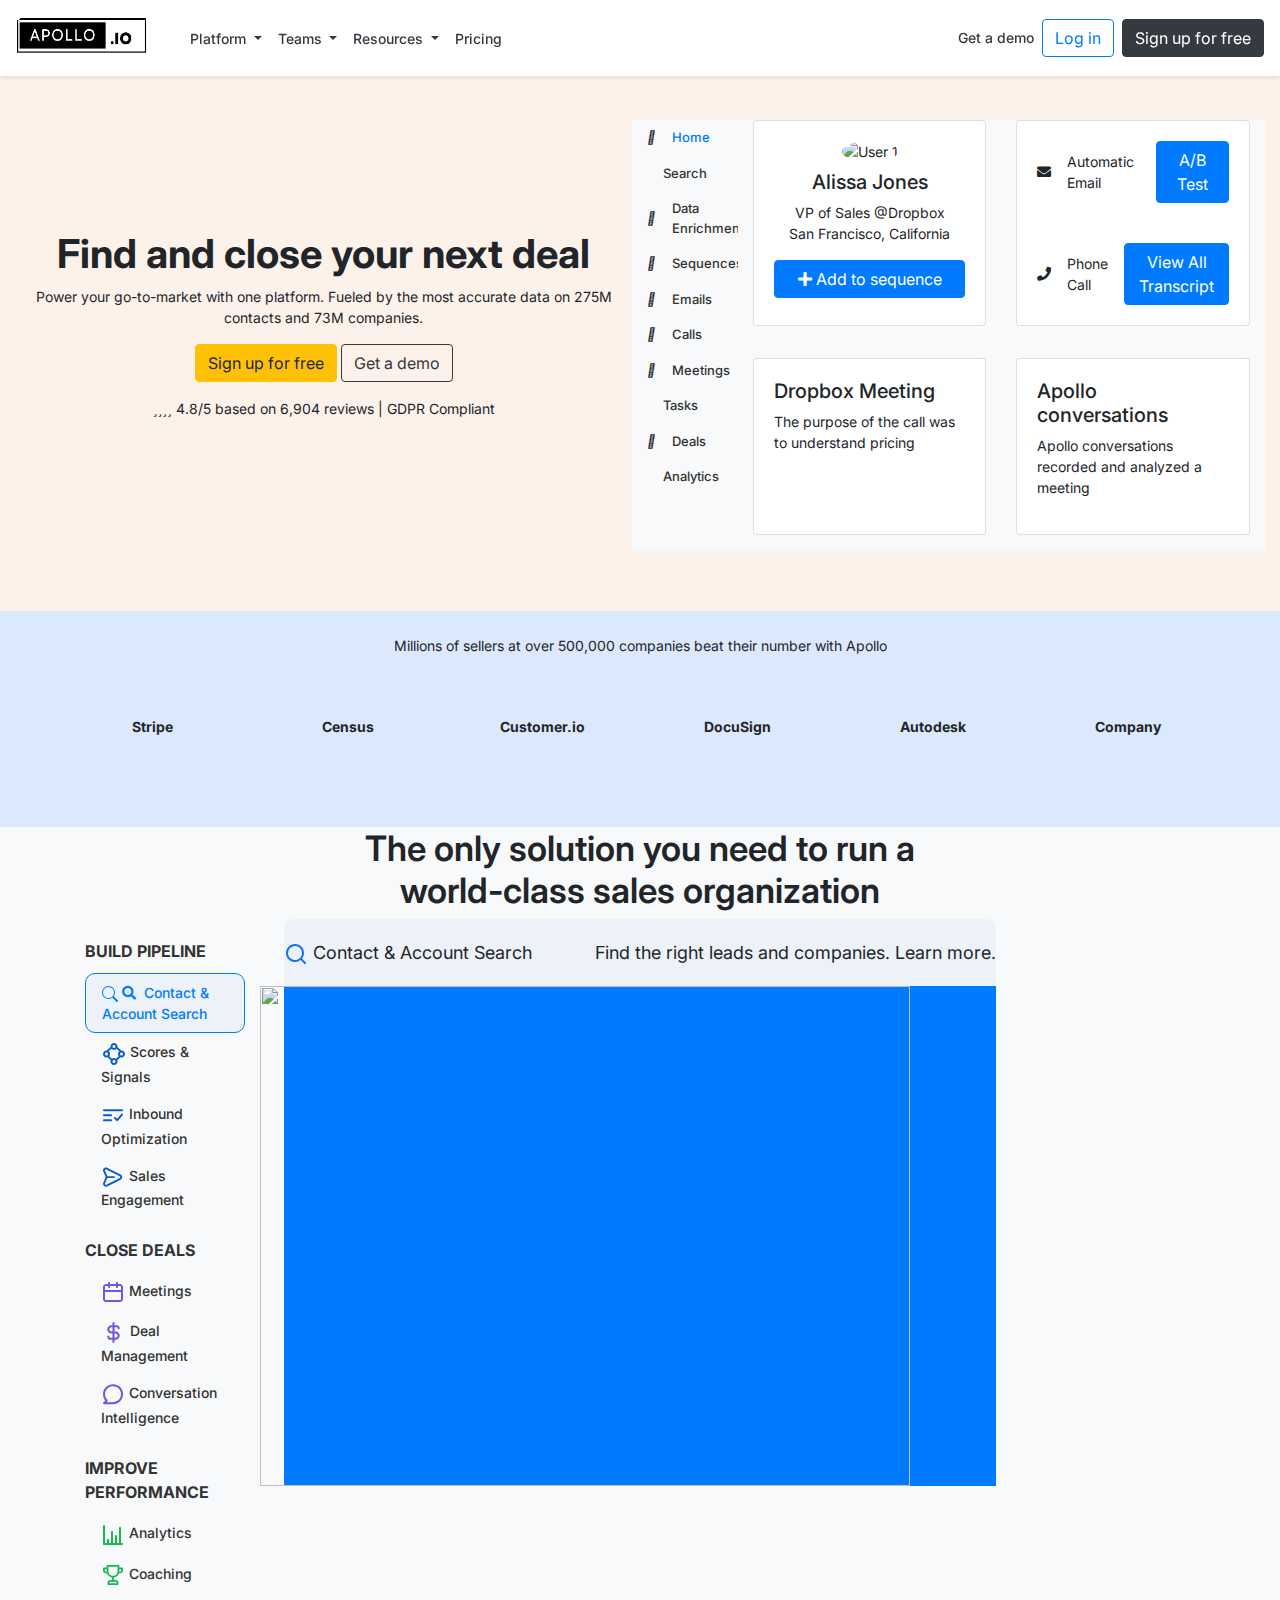
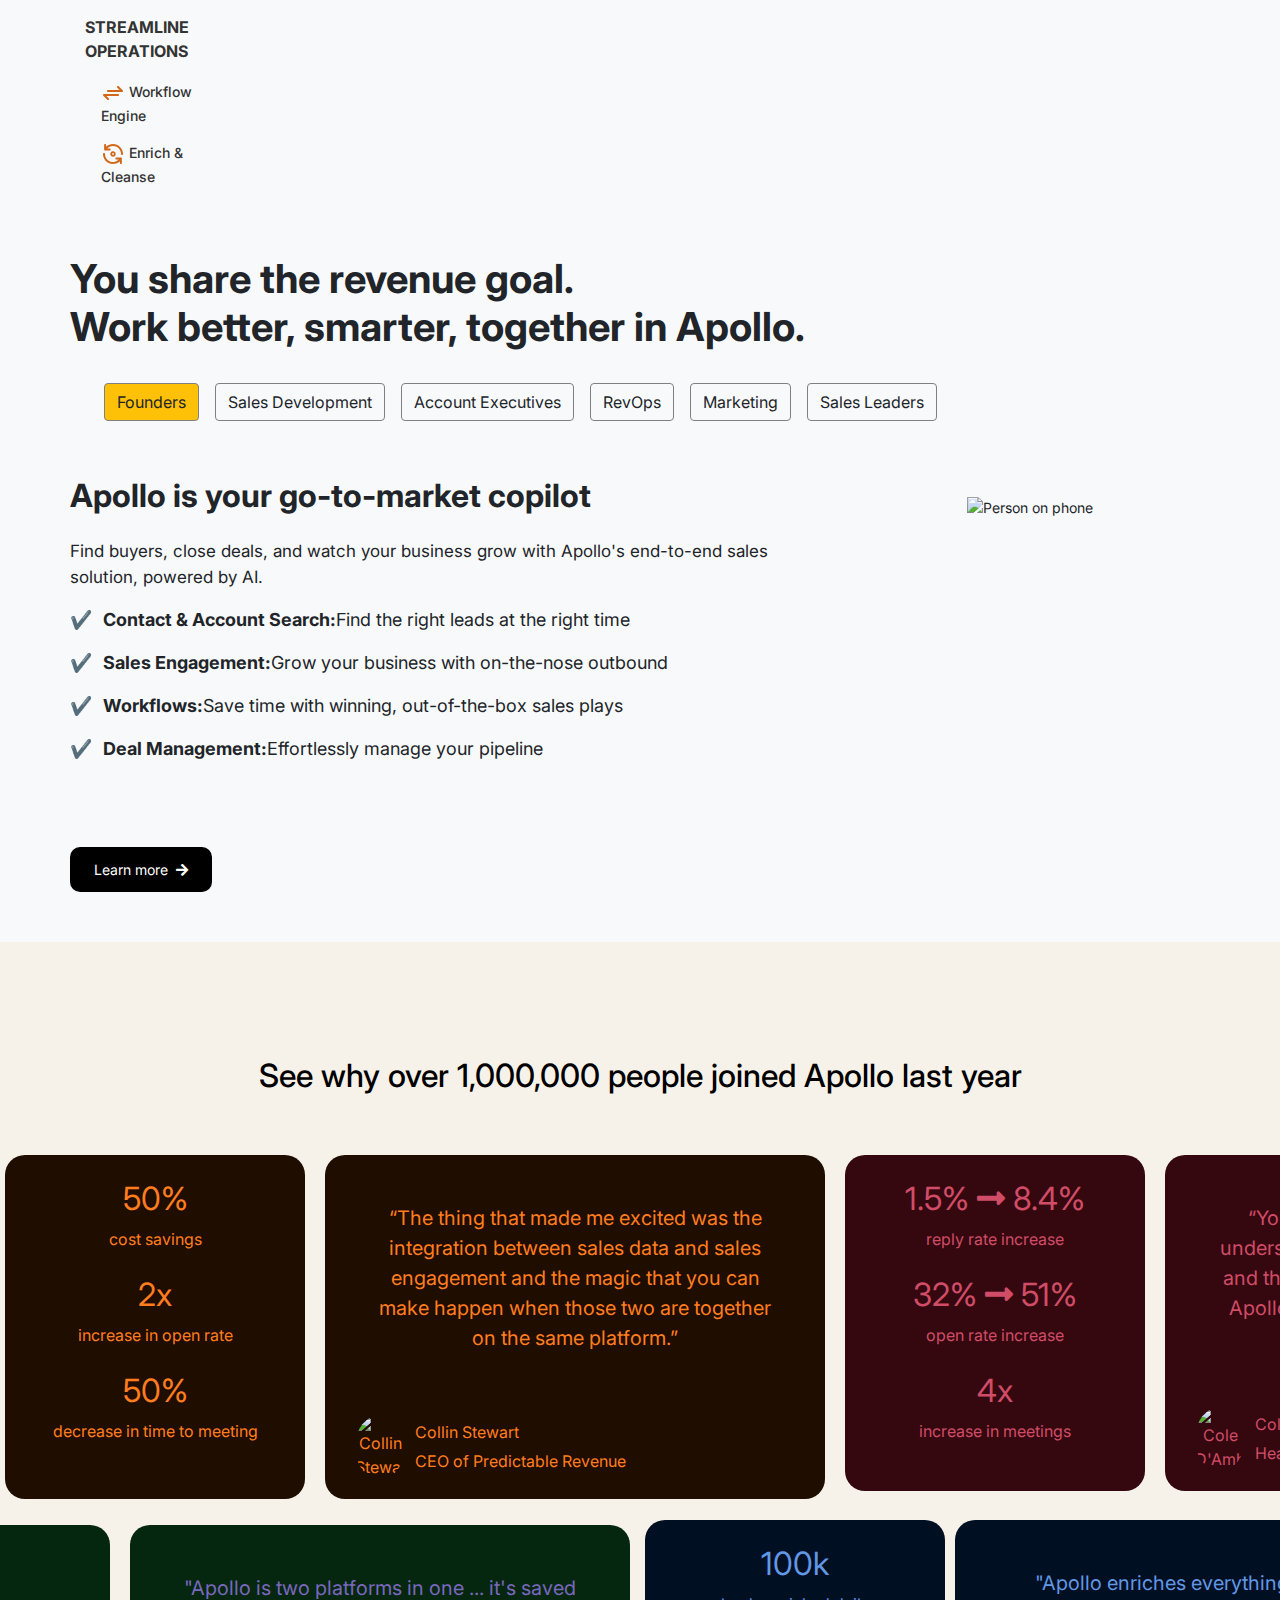
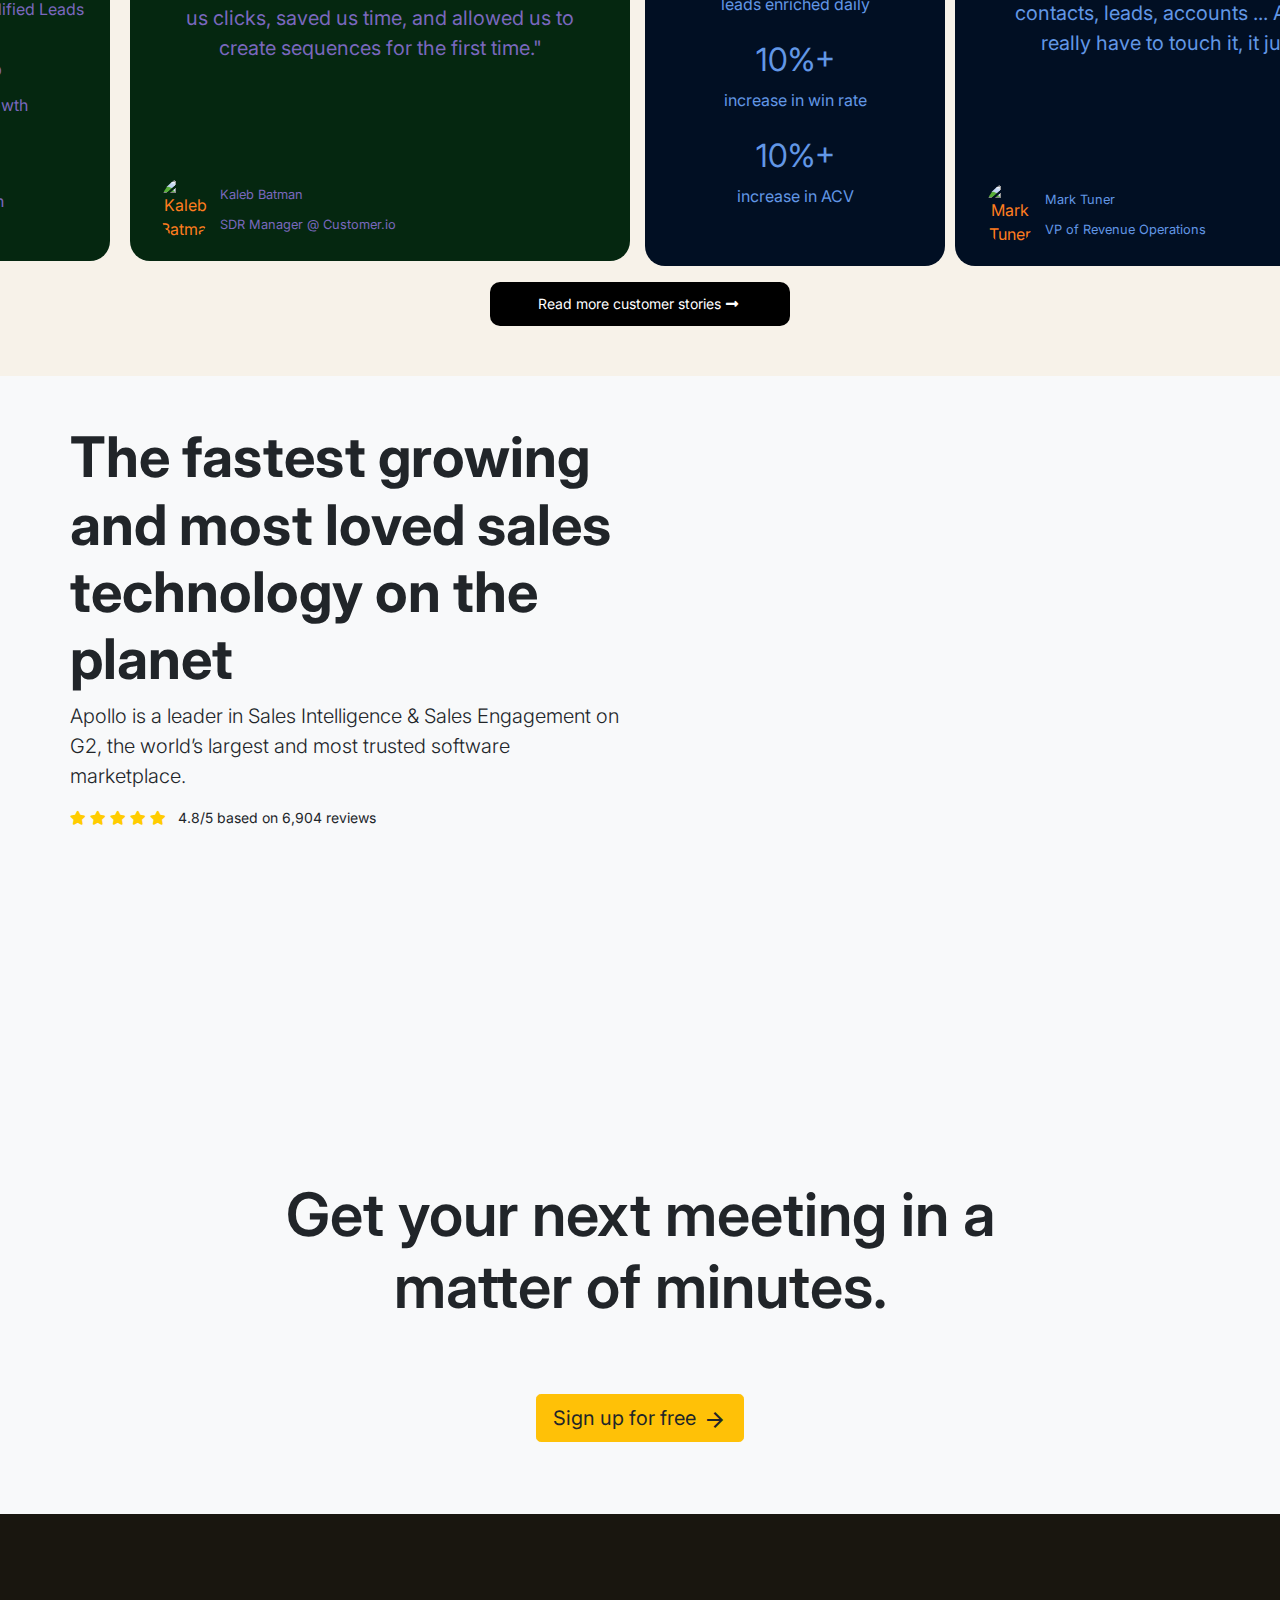
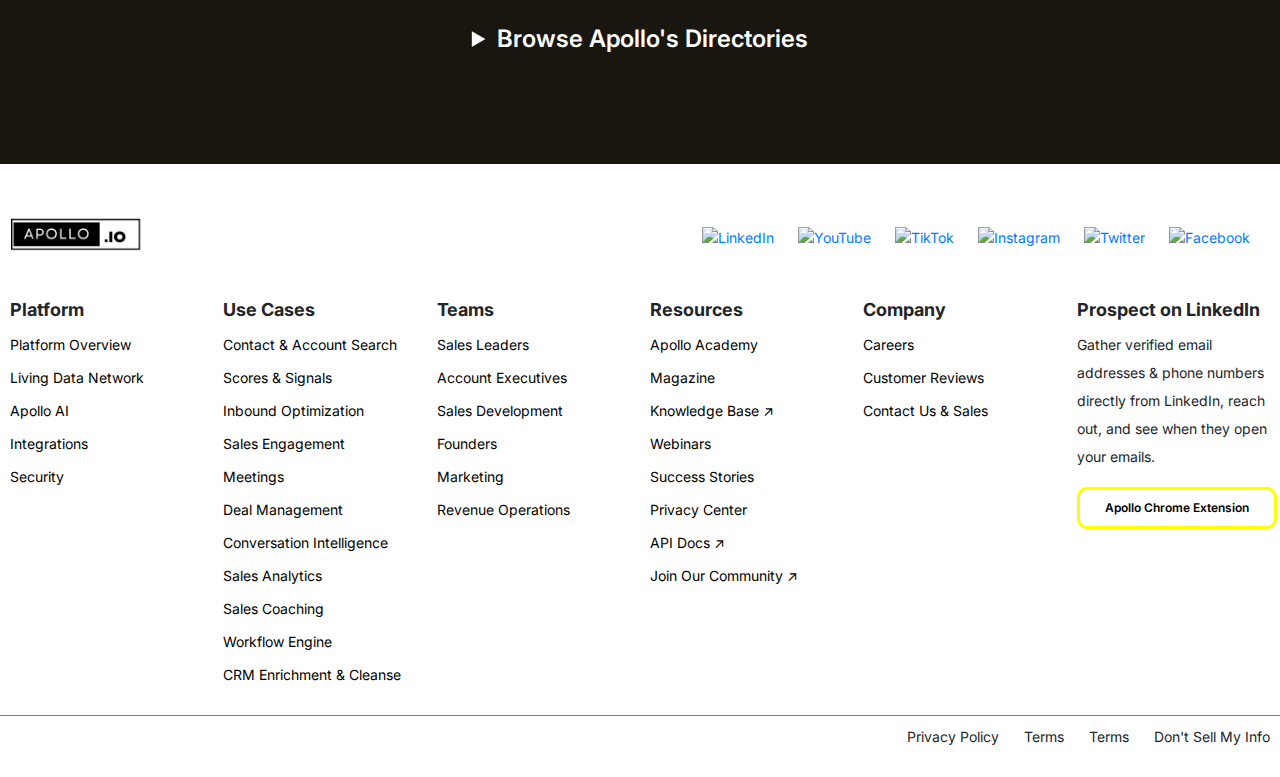
==== commit aa6107db: "middle_part" ====
--- a/Apollo_bootstrap/index.html
+++ b/Apollo_bootstrap/index.html
@@ -3,80 +3,550 @@
 <head>
     <meta charset="UTF-8">
     <meta name="viewport" content="width=device-width, initial-scale=1.0">
-    <title>Document</title>
-        
+    <title>Apollo</title>
+    <link rel="stylesheet" href="https://cdnjs.cloudflare.com/ajax/libs/font-awesome/5.15.4/css/all.min.css">
+    <link rel="stylesheet" href="https://fonts.googleapis.com/css2?family=Material+Symbols+Outlined:opsz,wght,FILL,GRAD@24,400,0,0" />  
     <link href="https://stackpath.bootstrapcdn.com/bootstrap/4.5.2/css/bootstrap.min.css" rel="stylesheet">
     <link href="https://cdnjs.cloudflare.com/ajax/libs/font-awesome/5.15.3/css/all.min.css" rel="stylesheet">
+    <link rel="stylesheet" href="https://cdnjs.cloudflare.com/ajax/libs/font-awesome/6.5.2/css/all.min.css" integrity="sha512-SnH5WK+bZxgPHs44uWIX+LLJAJ9/2PkPKZ5QiAj6Ta86w+fsb2TkcmfRyVX3pBnMFcV7oQPJkl9QevSCWr3W6A==" crossorigin="anonymous" referrerpolicy="no-referrer" />
     <link rel="stylesheet" href="styles.css">
 </head>
 <body>
     <!------------------------------------------------ Start of Hiren Code------------------------------------------------>
-<header class="container-fluid">
-    <nav class="navbar navbar-expand-lg navbar-light container1">
-        <a class="navbar-brand" href="#">
-            <img src="asset/Apollo.jpg" width="130" height="70" alt="Logo"> 
-        </a>
+
+ <header class="container-fluid">
+   
+<nav class="navbar navbar-expand-lg navbar-light container1 navbar-sticky">
+    <a class="navbar-brand" href="#">
+        <img src="asset/Apollo-removebg-preview.png" width="150" height="50" alt="Logo"> 
+    </a>
+    <button class="navbar-toggler" type="button" data-toggle="collapse" data-target="#navbarNav" aria-controls="navbarNav" aria-expanded="false" aria-label="Toggle navigation">
+        <span class="navbar-toggler-icon"></span>
+    </button>
+    <div class="collapse navbar-collapse" id="navbarNav">
+        <ul class="navbar-nav mr-auto">
+            <li class="nav-item dropdown">
+                <a class="nav-link dropdown-toggle text-dark" href="#" id="navbarDropdownPlatform" role="button" data-toggle="dropdown" aria-haspopup="true" aria-expanded="false">
+                    Platform
+                </a>
+                <div class="dropdown-menu" aria-labelledby="navbarDropdownPlatform">
+                    <a class="dropdown-item" href="#">BUILD PIPELINE</a>
+                    <a class="dropdown-item" href="#">CLOSE DEALS</a>
+                    <a class="dropdown-item" href="#">IMPROVE PERFORMANCE</a>
+                    <a class="dropdown-item" href="#">STREAMLINE OPERATIONS</a>
+                    <a class="dropdown-item" href="#">APOLLO PLATFORM</a>
+                </div>
+            </li>
+            <li class="nav-item dropdown">
+                <a class="nav-link dropdown-toggle text-dark" href="#" id="navbarDropdownTeams" role="button" data-toggle="dropdown" aria-haspopup="true" aria-expanded="false">
+                    Teams
+                </a>
+                <div class="dropdown-menu" aria-labelledby="navbarDropdownTeams">
+                    <a class="dropdown-item" href="#">SALES LEADER</a>
+                    <a class="dropdown-item" href="#">FOUNDER</a>
+                    <a class="dropdown-item" href="#">SALES DEVELOPMENT</a>
+                </div>
+            </li>
+            <li class="nav-item dropdown">
+                <a class="nav-link dropdown-toggle text-dark" href="#" id="navbarDropdownResources" role="button" data-toggle="dropdown" aria-haspopup="true" aria-expanded="false">
+                    Resources
+                </a>
+                <div class="dropdown-menu" aria-labelledby="navbarDropdownResources">
+                    <a class="dropdown-item" href="#">LEARN</a>
+                    <a class="dropdown-item" href="#">CUSTOMERS</a>
+                    <a class="dropdown-item" href="#">PARTNERS</a>
+                </div>
+            </li>
+            <li class="nav-item">
+                <a class="nav-link text-dark" href="#">Pricing</a>
+            </li>
+        </ul>
+        <ul class="navbar-nav">
+            <li class="nav-item d-none d-lg-flex">
+                <a class="nav-link text-dark" href="#">Get a demo</a>
+            </li>
+            <li class="nav-item d-none d-lg-flex">
+                <a class="btn btn-outline-primary mr-2" href="#">Log in</a>
+            </li>
+            <li class="nav-item">
+                <a class="btn btn-dark" href="#">Sign up for free</a>
+            </li>
+        </ul>
+    </div>
+</nav>
+</header>
+<header class="container-fluid" >
+<div class="content header-ani content-background-image">
+    <section class="d-lg-flex container1">
+        <div class="container hero-section">
+            <h1>Find and close your next deal</h1>
+            <p>Power your go-to-market with one platform. Fueled by the most accurate data on 275M contacts and 73M companies.</p>
+            <button class="btn btn-warning">Sign up for free</button>
+            <button class="btn btn-outline-dark">Get a demo</button>
+            <p class="mt-3"><i class="fa-solid fa-star"></i><i class="fa-solid fa-star"></i><i class="fa-solid fa-star"></i><i class="fa-solid fa-star"></i> 4.8/5 based on 6,904 reviews | GDPR Compliant</p>
+        </div>
+    
+        <div class="container-fluid">
+            <div class="row">
+                <div class="col-md-2 bg-light d-none d-md-block">
+                    <ul class="nav flex-column">
+                        <li class="nav-item ani-icon">
+                            <i class="fa-solid fa-user"></i>
+                            <a class="nav-link active" href="#">Home</a>
+                        </li>
+                        <li class="nav-item ani-icon">
+                            <i class="fa-solid fa-magnifying-glass"></i>
+                            <a class="nav-link" href="#">Search</a>
+                        </li>
+                        <li class="nav-item ani-icon">
+                            <i class="fa-solid fa-server"></i>
+                            <a class="nav-link" href="#">Data Enrichment</a>
+                        </li>
+                        <li class="nav-item ani-icon">
+                            <i class="fa-brands fa-telegram"></i>
+                            <a class="nav-link" href="#">Sequences</a>
+                        </li>
+                        <li class="nav-item ani-icon">
+                            <i class="fa-solid fa-envelope"></i>
+                            <a class="nav-link" href="#">Emails</a>
+                        </li>
+                        <li class="nav-item ani-icon">
+                            <i class="fa-solid fa-phone"></i>
+                            <a class="nav-link" href="#">Calls</a>
+                        </li>
+                        <li class="nav-item ani-icon">
+                            <i class="fa-solid fa-handshake"></i>
+                            <a class="nav-link" href="#">Meetings</a>
+                        </li>
+                        <li class="nav-item ani-icon">
+                            <i class="fa-solid fa-list-check"></i>
+                            <a class="nav-link" href="#">Tasks</a>
+                        </li>
+                        <li class="nav-item ani-icon">
+                            <i class="fa-solid fa-dollar-sign"></i>
+                            <a class="nav-link" href="#">Deals</a>
+                        </li>
+                        <li class="nav-item ani-icon">
+                            <i class="fa-solid fa-chart-simple"></i>
+                            <a class="nav-link" href="#">Analytics</a>
+                        </li>
+                    </ul>
+                </div>
+                <div class="col-md-10 bg-light">
+                    <div class="row">
+                        <div class="col-md-6 mb-3">
+                            <div class="card card-custom animation-1">
+                                <div class="card-body card-body-custom text-center">
+                                    <img src="https://encrypted-tbn0.gstatic.com/images?q=tbn:ANd9GcR76rlWgeZA1JQ7omOcsscMV2HSnxSnddo9FA&s" alt="User 1" class="img-fluid rounded-circle mb-2" width="60" height="60">
+                                    <h5>Alissa Jones</h5>
+                                    <p>VP of Sales @Dropbox<br>San Francisco, California</p>
+                                    <button class="btn btn-primary rounded w-100"><i class="fas fa-plus"></i> Add to sequence</button>
+                                </div>
+                            </div>
+                        </div>
+                        <div class="col-md-6 mb-3">
+                            <div class="card card-custom animation-2">
+                              <div class="card-body d-flex justify-content-between align-items-center">
+                                <div class="d-flex align-items-center">
+                                  <i class="card-icon fa fa-envelope"></i>
+                                  <p class="card-text ml-3 mb-0">Automatic Email</p>
+                                </div>
+                                <button class="btn btn-primary ml-3">A/B Test</button>
+                              </div>
+                              <div class="card-body d-flex justify-content-between align-items-center">
+                                <div class="d-flex align-items-center">
+                                  <i class="card-icon fa fa-phone"></i>
+                                  <p class="card-text ml-3 mb-0">Phone Call</p>
+                                </div>
+                                <button class="btn btn-primary ml-3">View All Transcript</button>
+                              </div>
+                            </div>
+                          </div>
+                          
+                    </div>
+                    <div class="row mt-3">
+                        <div class="col-md-6 mb-3">
+                            <div class="card card-custom animation-3">
+                                <div class="card-body card-body-custom">
+                                    <h5>Dropbox Meeting</h5>
+                                    <p>The purpose of the call was to understand pricing</p>
+                                </div>
+                            </div>
+                        </div>
+                        <div class="col-md-6 mb-3">
+                            <div class="card card-custom animation-4">
+                                <div class="card-body card-body-custom">
+                                    <h5>Apollo conversations</h5>
+                                    <p>Apollo conversations recorded and analyzed a meeting</p>
+                                </div>
+                            </div>
+                        </div>
+                    </div>
+                </div>
+            </div>
+
+        </div>
+    </section>
+</header>
+    
+
+<section class="container-fluid containerfluid-color-correction">
+    <div class="color-correction py-4">
+      <div class="text-center mb-4">
+        <p>Millions of sellers at over 500,000 companies beat their number with Apollo</p>
+      </div>
+      <div class="container">
+        <div class="logo-bar row justify-content-center align-items-center">
+          <div class="logo-item col-6 col-md-4 col-lg-2 text-center mb-3">Stripe</div>
+          <div class="logo-item col-6 col-md-4 col-lg-2 text-center mb-3">Census</div>
+          <div class="logo-item col-6 col-md-4 col-lg-2 text-center mb-3">Customer.io</div>
+          <div class="logo-item col-6 col-md-4 col-lg-2 text-center mb-3">DocuSign</div>
+          <div class="logo-item col-6 col-md-4 col-lg-2 text-center mb-3">Autodesk</div>
+          <div class="logo-item col-6 col-md-4 col-lg-2 text-center mb-3">Company</div>
+        </div>
+      </div>
+    </div>
+  </section>
+  
+       
+           
         
-        <div class="collapse navbar-collapse" id="navbarNav">
-            <ul class="navbar-nav mr-auto d-none d-lg-flex">
-                <li class="nav-item dropdown">
-                    <a class="nav-link dropdown-toggle text-dark" href="#" id="navbarDropdownTeams" role="button" data-toggle="dropdown" aria-haspopup="true" aria-expanded="false">
-                        Platform
-                    </a>
-                    <div class="dropdown-menu" aria-labelledby="navbarDropdownPlatform">
-                        <a class="dropdown-item" href="#">BUILD PIPELINE</a>
-                        <a class="dropdown-item" href="#">CLOSE DEALS</a>
-                        <a class="dropdown-item" href="#">IMPROVE PERFORMANCE</a>
-                        <a class="dropdown-item" href="#">STREAMLINE OPERATIONS</a>
-                        <a class="dropdown-item" href="#">APOLLO PLATFORM</a>
+    
+
+        
+<!------------------------------------------------ End of Hiren Code--------------------------------------------------->
+
+       
+<!------------------------------------------------ Start of pratibha code--------------------------------------------------->
+
+<div class=" container-second-section d-felx flex-wrap " >
+    <div class="text-center">
+        <h1 style="font-size: 35px; font-weight: 600;">
+            The only solution you need to run a <br> world-class sales organization
+          </h1>
+
+    </div>
+ 
+
+
+  <div class="row container class-container-margin">
+    <nav class="col-md-2 d-none d-md-block sidebar">
+      <div class="sidebar-sticky">
+        <ul class="nav flex-column">
+          <li class="nav-item section-title">BUILD PIPELINE</li>
+          <li class="nav-item">
+            <a class="nav-link active" href="#">
+              <svg
+                xmlns="http://www.w3.org/2000/svg"
+                width="16"
+                height="16"
+                fill="currentColor"
+                class="bi bi-search"
+                viewBox="0 0 16 16"
+              >
+                <path
+                  d="M11.742 10.344a6.5 6.5 0 1 0-1.397 1.398h-.001q.044.06.098.115l3.85 3.85a1 1 0 0 0 1.415-1.414l-3.85-3.85a1 1 0 0 0-.115-.1zM12 6.5a5.5 5.5 0 1 1-11 0 5.5 5.5 0 0 1 11 0"
+                />
+              </svg>
+              <i class="fas fa-search"></i> Contact &amp Account Search
+            </a>
+          </li>
+          <li class="nav-item">
+            <a class="nav-link" href="#">
+              <svg
+                width="25"
+                viewBox="0 0 25 25"
+                fill="none"
+                xmlns="http://www.w3.org/2000/svg"
+              >
+                <path
+                  fill-rule="evenodd"
+                  clip-rule="evenodd"
+                  d="M9.5 5.5C9.5 3.567 11.067 2 13 2C14.933 2 16.5 3.567 16.5 5.5C16.5 5.63798 16.492 5.77409 16.4765 5.9079L20.2867 9.5064C20.3572 9.50215 20.4284 9.5 20.5 9.5C22.433 9.5 24 11.067 24 13C24 14.933 22.433 16.5 20.5 16.5C20.1179 16.5 19.7501 16.4388 19.4059 16.3256L16.2805 19.2773C16.4224 19.6579 16.5 20.0699 16.5 20.5C16.5 22.433 14.933 24 13 24C11.067 24 9.5 22.433 9.5 20.5C9.5 20.0699 9.57758 19.6579 9.71951 19.2773L6.59416 16.3256C6.24993 16.4388 5.88212 16.5 5.5 16.5C3.567 16.5 2 14.933 2 13C2 11.067 3.567 9.5 5.5 9.5C5.57164 9.5 5.64278 9.50215 5.71336 9.5064L9.52352 5.90791C9.50798 5.7741 9.5 5.63798 9.5 5.5ZM13 4C12.1716 4 11.5 4.67157 11.5 5.5C11.5 6.32843 12.1716 7 13 7C13.8284 7 14.5 6.32843 14.5 5.5C14.5 4.67157 13.8284 4 13 4ZM10.3942 7.83662L7.75836 10.326C8.51778 10.968 9 11.9277 9 13C9 13.8105 8.72452 14.5566 8.2621 15.1499L10.9347 17.674C11.5136 17.2502 12.2276 17 13 17C13.7724 17 14.4864 17.2502 15.0653 17.674L17.7379 15.1499C17.2755 14.5566 17 13.8105 17 13C17 11.9277 17.4822 10.968 18.2417 10.326L15.6059 7.83661C14.9651 8.55075 14.035 9 13 9C11.965 9 11.0349 8.55075 10.3942 7.83662ZM5.5 11.5C4.67157 11.5 4 12.1716 4 13C4 13.8284 4.67157 14.5 5.5 14.5C6.32843 14.5 7 13.8284 7 13C7 12.1716 6.32843 11.5 5.5 11.5ZM19 13C19 12.1716 19.6716 11.5 20.5 11.5C21.3284 11.5 22 12.1716 22 13C22 13.8284 21.3284 14.5 20.5 14.5C19.6716 14.5 19 13.8284 19 13ZM13 19C12.1716 19 11.5 19.6716 11.5 20.5C11.5 21.3284 12.1716 22 13 22C13.8284 22 14.5 21.3284 14.5 20.5C14.5 19.6716 13.8284 19 13 19Z"
+                  fill="#105BCC"
+                ></path>
+              </svg>
+              Scores &amp Signals
+            </a>
+          </li>
+          <li class="nav-item">
+            <a class="nav-link" href="#">
+              <svg
+                xmlns="http://www.w3.org/2000/svg"
+                width="24"
+                viewBox="0 0 24 25"
+                fill="none"
+              >
+                <path
+                  d="M2 12.1886C2 11.6363 2.44772 11.1886 3 11.1886H10C10.5523 11.1886 11 11.6363 11 12.1886C11 12.7409 10.5523 13.1886 10 13.1886H3C2.44772 13.1886 2 12.7409 2 12.1886Z"
+                  fill="#105BCC"
+                ></path>
+                <path
+                  d="M2 7.1886C2 6.63631 2.44772 6.1886 3 6.1886H21C21.5523 6.1886 22 6.63631 22 7.1886C22 7.74088 21.5523 8.1886 21 8.1886H3C2.44772 8.1886 2 7.74088 2 7.1886Z"
+                  fill="#105BCC"
+                ></path>
+                <path
+                  d="M2 17.1886C2 16.6363 2.44772 16.1886 3 16.1886H10C10.5523 16.1886 11 16.6363 11 17.1886C11 17.7409 10.5523 18.1886 10 18.1886H3C2.44772 18.1886 2 17.7409 2 17.1886Z"
+                  fill="#105BCC"
+                ></path>
+                <path
+                  d="M21.0429 10.5224C20.8012 10.5298 20.5723 10.6421 20.4034 10.8343C18.9311 12.4721 17.5872 14.0777 16.1737 15.6805L14.5119 14.2013C14.3193 14.0299 14.0734 13.9506 13.8281 13.9808C13.5822 14.0111 13.3582 14.1482 13.2037 14.3627C13.0499 14.5765 12.9784 14.8495 13.0057 15.1218C13.0329 15.3948 13.1565 15.6435 13.3491 15.815L15.6747 17.8804C16.0465 18.2085 16.5807 18.1742 16.915 17.7997C18.5877 15.9388 20.0866 14.1105 21.7212 12.2919C21.9943 11.9941 22.0755 11.5409 21.9259 11.1503C21.7757 10.759 21.4256 10.5103 21.0429 10.5224Z"
+                  fill="#105BCC"
+                ></path>
+              </svg>
+              Inbound Optimization
+            </a>
+          </li>
+          <li class="nav-item">
+            <a class="nav-link" href="#">
+              <svg
+                width="24"
+                viewBox="0 0 24 24"
+                fill="none"
+                xmlns="http://www.w3.org/2000/svg"
+              >
+                <path
+                  d="M19.5905 9.52061L6.16016 2.80174C5.63014 2.5378 5.03168 2.44377 4.44638 2.53249C3.86108 2.62121 3.31742 2.88835 2.88954 3.29749C2.46165 3.70664 2.17035 4.23787 2.05536 4.81877C1.94037 5.39966 2.00729 6.00195 2.24698 6.54351L4.54989 11.6967C4.60214 11.8213 4.62906 11.9551 4.62908 12.0902C4.6291 12.2253 4.60222 12.359 4.55 12.4836L2.24854 17.6361C2.05359 18.0744 1.97121 18.5544 2.0089 19.0326C2.04659 19.5109 2.20315 19.9721 2.46435 20.3745C2.72555 20.7769 3.08311 21.1076 3.50454 21.3366C3.92596 21.5656 4.39789 21.6857 4.87743 21.6859C5.32658 21.6815 5.76902 21.5766 6.17236 21.379L19.6008 14.6639C20.0771 14.4243 20.4775 14.0569 20.7572 13.6029C21.0369 13.1488 21.185 12.6259 21.1849 12.0925C21.1849 11.5591 21.0366 11.0361 20.7568 10.582C20.4769 10.1279 20.0765 9.76039 19.6001 9.52061L19.5905 9.52061ZM18.7373 12.9462L5.3088 19.6613C5.13247 19.7459 4.93446 19.7746 4.74132 19.7435C4.54817 19.7125 4.36913 19.623 4.22821 19.4873C4.08728 19.3515 3.9912 19.1759 3.95285 18.984C3.9145 18.7921 3.93572 18.5931 4.01365 18.4136L6.30552 13.2611C6.33519 13.1923 6.3608 13.1218 6.38223 13.05L12.9914 13.0509C13.2458 13.0509 13.4898 12.9499 13.6697 12.7699C13.8495 12.59 13.9505 12.346 13.9505 12.0915C13.9505 11.837 13.8494 11.5929 13.6695 11.4129C13.4895 11.2329 13.2455 11.1318 12.9911 11.1318L6.38196 11.1308C6.36051 11.059 6.33488 10.9885 6.30519 10.9197L4.01188 5.76651C3.93389 5.58702 3.91262 5.38799 3.95092 5.1961C3.98921 5.00421 4.08524 4.82864 4.22613 4.69292C4.36702 4.55721 4.54603 4.46784 4.73917 4.4368C4.9323 4.40575 5.13032 4.43453 5.30668 4.51925L18.737 11.2381C18.8941 11.3187 19.026 11.441 19.1181 11.5917C19.2102 11.7424 19.259 11.9156 19.259 12.0922C19.259 12.2688 19.2103 12.442 19.1183 12.5927C19.0262 12.7433 18.8944 12.8657 18.7373 12.9462Z"
+                  fill="#105BCC"
+                ></path>
+              </svg>
+              Sales Engagement
+            </a>
+          </li>
+          <li class="nav-item section-title">CLOSE DEALS</li>
+          <li class="nav-item">
+            <a class="nav-link" href="#">
+              <svg
+                xmlns="http://www.w3.org/2000/svg"
+                width="24"
+                viewBox="0 0 24 24"
+                fill="none"
+              >
+                <path
+                  d="M19 4H17V3C17 2.73478 16.8946 2.48043 16.7071 2.29289C16.5196 2.10536 16.2652 2 16 2C15.7348 2 15.4804 2.10536 15.2929 2.29289C15.1054 2.48043 15 2.73478 15 3V4H9V3C9 2.73478 8.89464 2.48043 8.70711 2.29289C8.51957 2.10536 8.26522 2 8 2C7.73478 2 7.48043 2.10536 7.29289 2.29289C7.10536 2.48043 7 2.73478 7 3V4H5C4.20435 4 3.44129 4.31607 2.87868 4.87868C2.31607 5.44129 2 6.20435 2 7V19C2 19.7956 2.31607 20.5587 2.87868 21.1213C3.44129 21.6839 4.20435 22 5 22H19C19.7956 22 20.5587 21.6839 21.1213 21.1213C21.6839 20.5587 22 19.7956 22 19V7C22 6.20435 21.6839 5.44129 21.1213 4.87868C20.5587 4.31607 19.7956 4 19 4ZM20 19C20 19.2652 19.8946 19.5196 19.7071 19.7071C19.5196 19.8946 19.2652 20 19 20H5C4.73478 20 4.48043 19.8946 4.29289 19.7071C4.10536 19.5196 4 19.2652 4 19V12H20V19ZM20 10H4V7C4 6.73478 4.10536 6.48043 4.29289 6.29289C4.48043 6.10536 4.73478 6 5 6H7V7C7 7.26522 7.10536 7.51957 7.29289 7.70711C7.48043 7.89464 7.73478 8 8 8C8.26522 8 8.51957 7.89464 8.70711 7.70711C8.89464 7.51957 9 7.26522 9 7V6H15V7C15 7.26522 15.1054 7.51957 15.2929 7.70711C15.4804 7.89464 15.7348 8 16 8C16.2652 8 16.5196 7.89464 16.7071 7.70711C16.8946 7.51957 17 7.26522 17 7V6H19C19.2652 6 19.5196 6.10536 19.7071 6.29289C19.8946 6.48043 20 6.73478 20 7V10Z"
+                  fill="#7456DA"
+                ></path>
+              </svg>
+              Meetings
+            </a>
+          </li>
+          <li class="nav-item">
+            <a class="nav-link" href="#">
+              <svg
+                width="25"
+                viewBox="0 0 25 25"
+                fill="none"
+                xmlns="http://www.w3.org/2000/svg"
+              >
+                <path
+                  d="M14.5833 11.4583H13.5417V7.29158H15.625C15.9013 7.29158 16.1662 7.40133 16.3616 7.59668C16.5569 7.79203 16.6667 8.05698 16.6667 8.33325C16.6667 8.60952 16.7764 8.87447 16.9718 9.06982C17.1671 9.26517 17.4321 9.37492 17.7083 9.37492C17.9846 9.37492 18.2496 9.26517 18.4449 9.06982C18.6403 8.87447 18.75 8.60952 18.75 8.33325C18.75 7.50445 18.4208 6.70959 17.8347 6.12354C17.2487 5.53749 16.4538 5.20825 15.625 5.20825H13.5417V3.12492C13.5417 2.84865 13.4319 2.5837 13.2366 2.38835C13.0412 2.193 12.7763 2.08325 12.5 2.08325C12.2237 2.08325 11.9588 2.193 11.7634 2.38835C11.5681 2.5837 11.4583 2.84865 11.4583 3.12492V5.20825H10.4167C9.3116 5.20825 8.25179 5.64724 7.47039 6.42864C6.68899 7.21004 6.25 8.26985 6.25 9.37492C6.25 10.48 6.68899 11.5398 7.47039 12.3212C8.25179 13.1026 9.3116 13.5416 10.4167 13.5416H11.4583V17.7083H9.375C9.09873 17.7083 8.83378 17.5985 8.63843 17.4032C8.44308 17.2078 8.33333 16.9429 8.33333 16.6666C8.33333 16.3903 8.22359 16.1254 8.02824 15.93C7.83289 15.7347 7.56793 15.6249 7.29167 15.6249C7.0154 15.6249 6.75045 15.7347 6.5551 15.93C6.35975 16.1254 6.25 16.3903 6.25 16.6666C6.25 17.4954 6.57924 18.2902 7.16529 18.8763C7.75134 19.4623 8.5462 19.7916 9.375 19.7916H11.4583V21.8749C11.4583 22.1512 11.5681 22.4161 11.7634 22.6115C11.9588 22.8068 12.2237 22.9166 12.5 22.9166C12.7763 22.9166 13.0412 22.8068 13.2366 22.6115C13.4319 22.4161 13.5417 22.1512 13.5417 21.8749V19.7916H14.5833C15.6884 19.7916 16.7482 19.3526 17.5296 18.5712C18.311 17.7898 18.75 16.73 18.75 15.6249C18.75 14.5198 18.311 13.46 17.5296 12.6786C16.7482 11.8972 15.6884 11.4583 14.5833 11.4583ZM11.4583 11.4583H10.4167C9.86413 11.4583 9.33423 11.2388 8.94353 10.8481C8.55283 10.4574 8.33333 9.92745 8.33333 9.37492C8.33333 8.82238 8.55283 8.29248 8.94353 7.90178C9.33423 7.51108 9.86413 7.29158 10.4167 7.29158H11.4583V11.4583ZM14.5833 17.7083H13.5417V13.5416H14.5833C15.1359 13.5416 15.6658 13.7611 16.0565 14.1518C16.4472 14.5425 16.6667 15.0724 16.6667 15.6249C16.6667 16.1775 16.4472 16.7074 16.0565 17.0981C15.6658 17.4888 15.1359 17.7083 14.5833 17.7083Z"
+                  fill="#7456DA"
+                ></path>
+              </svg>
+              Deal Management
+            </a>
+          </li>
+          <li class="nav-item">
+            <a class="nav-link" href="#">
+              <svg
+                xmlns="http://www.w3.org/2000/svg"
+                width="24"
+                viewBox="0 0 24 25"
+                fill="none"
+              >
+                <path
+                  d="M12.0282 2.18848C10.715 2.18848 9.41461 2.44713 8.20135 2.94968C6.9881 3.45223 5.8857 4.18882 4.95712 5.11741C3.08175 6.99277 2.02819 9.53631 2.02819 12.1885C2.01944 14.4976 2.81898 16.737 4.28819 18.5185L2.28819 20.5185C2.14943 20.6591 2.05543 20.8377 2.01806 21.0317C1.98068 21.2257 2.00161 21.4264 2.07819 21.6085C2.16124 21.7884 2.29589 21.9396 2.46503 22.0429C2.63418 22.1461 2.83019 22.1968 3.02819 22.1885H12.0282C14.6804 22.1885 17.2239 21.1349 19.0993 19.2595C20.9746 17.3842 22.0282 14.8406 22.0282 12.1885C22.0282 9.53631 20.9746 6.99277 19.0993 5.11741C17.2239 3.24204 14.6804 2.18848 12.0282 2.18848ZM12.0282 20.1885H5.43819L6.36819 19.2585C6.55444 19.0711 6.65898 18.8177 6.65898 18.5535C6.65898 18.2893 6.55444 18.0358 6.36819 17.8485C5.05877 16.5405 4.24336 14.819 4.06088 12.9773C3.87839 11.1355 4.34013 9.28748 5.36741 7.748C6.3947 6.20852 7.92398 5.07284 9.6947 4.53445C11.4654 3.99606 13.368 4.08828 15.0784 4.79539C16.7888 5.5025 18.201 6.78075 19.0746 8.41237C19.9482 10.044 20.2291 11.928 19.8693 13.7435C19.5096 15.5589 18.5315 17.1935 17.1017 18.3687C15.672 19.5439 13.8789 20.187 12.0282 20.1885Z"
+                  fill="#7456DA"
+                ></path>
+              </svg>
+              Conversation Intelligence
+            </a>
+          </li>
+          <li class="nav-item section-title">IMPROVE PERFORMANCE</li>
+          <li class="nav-item">
+            <a class="nav-link" href="#">
+              <svg
+                width="24"
+                viewBox="0 0 24 24"
+                fill="none"
+                xmlns="http://www.w3.org/2000/svg"
+              >
+                <path
+                  d="M21 20H20V5C20 4.73478 19.8946 4.48043 19.7071 4.29289C19.5196 4.10536 19.2652 4 19 4C18.7348 4 18.4804 4.10536 18.2929 4.29289C18.1054 4.48043 18 4.73478 18 5V20H16V13C16 12.7348 15.8946 12.4804 15.7071 12.2929C15.5196 12.1054 15.2652 12 15 12C14.7348 12 14.4804 12.1054 14.2929 12.2929C14.1054 12.4804 14 12.7348 14 13V20H12V9C12 8.73478 11.8946 8.48043 11.7071 8.29289C11.5196 8.10536 11.2652 8 11 8C10.7348 8 10.4804 8.10536 10.2929 8.29289C10.1054 8.48043 10 8.73478 10 9V20H8V17C8 16.7348 7.89464 16.4804 7.70711 16.2929C7.51957 16.1054 7.26522 16 7 16C6.73478 16 6.48043 16.1054 6.29289 16.2929C6.10536 16.4804 6 16.7348 6 17V20H4V3C4 2.73478 3.89464 2.48043 3.70711 2.29289C3.51957 2.10536 3.26522 2 3 2C2.73478 2 2.48043 2.10536 2.29289 2.29289C2.10536 2.48043 2 2.73478 2 3V21C2 21.2652 2.10536 21.5196 2.29289 21.7071C2.48043 21.8946 2.73478 22 3 22H21C21.2652 22 21.5196 21.8946 21.7071 21.7071C21.8946 21.5196 22 21.2652 22 21C22 20.7348 21.8946 20.4804 21.7071 20.2929C21.5196 20.1054 21.2652 20 21 20Z"
+                  fill="#17B94E"
+                ></path>
+              </svg>
+              Analytics
+            </a>
+          </li>
+          <li class="nav-item">
+            <a class="nav-link" href="#">
+              <svg
+                xmlns="http://www.w3.org/2000/svg"
+                width="24"
+                viewBox="0 0 24 24"
+                fill="none"
+              >
+                <path
+                  d="M18.0955 10.3334H19.2727C20.7793 10.3334 22 9.21437 22 7.83335V5.33334C22 5.11199 21.9041 4.9004 21.7337 4.74415C21.5632 4.5879 21.3324 4.50001 21.0909 4.50001H18.3636V2.83334C18.3636 2.61198 18.2678 2.4004 18.0973 2.24415C17.9268 2.0879 17.696 2 17.4545 2H6.54545C6.04298 2 5.63636 2.37273 5.63636 2.83334V4.50001H2.90909C2.40661 4.50001 2 4.87274 2 5.33334V7.83335C2 9.21437 3.2207 10.3334 4.72727 10.3334H5.90448C6.25248 11.3986 6.92543 12.3508 7.8443 13.0775C8.76405 13.8043 9.88975 14.2746 11.0909 14.4333V17H9.2727C7.76614 17 6.54543 18.119 6.54543 19.5V21.1667C6.54543 21.388 6.64131 21.5996 6.81177 21.7559C6.98223 21.9121 7.21305 22 7.45452 22H16.5454C16.7869 22 17.0177 21.9121 17.1882 21.7559C17.3586 21.5996 17.4545 21.388 17.4545 21.1667V19.5C17.4545 18.119 16.2338 17 14.7273 17H12.9091V14.4333C14.1103 14.2746 15.2359 13.8043 16.1557 13.0775C17.0745 12.3508 17.7475 11.3986 18.0955 10.3334H18.0955ZM14.7273 18.6667C14.9688 18.6667 15.1996 18.7546 15.3701 18.9108C15.5405 19.0671 15.6364 19.2787 15.6364 19.5V20.3334H8.3637V19.5C8.3637 19.0394 8.77032 18.6667 9.2728 18.6667H14.7273ZM20.1819 6.16668V7.83335C20.1819 8.0547 20.086 8.26628 19.9155 8.42253C19.7451 8.57878 19.5143 8.66668 19.2728 8.66668H18.3637V6.16668H20.1819ZM4.72734 8.66668C4.22486 8.66668 3.81825 8.29395 3.81825 7.83335V6.16668H5.63643V8.66668H4.72734ZM7.45461 8.66668V3.66667H16.5455V8.66668C16.5455 10.1551 15.679 11.5304 14.2728 12.275C12.8665 13.0196 11.1337 13.0196 9.72734 12.275C8.32109 11.5304 7.45461 10.155 7.45461 8.66668Z"
+                  fill="#17B94E"
+                ></path>
+              </svg>
+              Coaching
+            </a>
+          </li>
+          <li class="nav-item section-title">STREAMLINE OPERATIONS</li>
+          <li class="nav-item">
+            <a class="nav-link" href="#">
+              <svg
+                width="24"
+                viewBox="0 0 24 24"
+                fill="none"
+                xmlns="http://www.w3.org/2000/svg"
+              >
+                <path
+                  d="M21.7101 9.28697L17.7101 5.28979C17.6169 5.19662 17.5062 5.12271 17.3844 5.07229C17.2626 5.02186 17.132 4.99591 17.0001 4.99591C16.7338 4.99591 16.4784 5.10162 16.2901 5.28979C16.1018 5.47797 15.996 5.73318 15.996 5.99929C15.996 6.26541 16.1018 6.52062 16.2901 6.70879L18.5901 8.99718H7.00014C6.73492 8.99718 6.48057 9.10246 6.29303 9.28986C6.1055 9.47727 6.00014 9.73144 6.00014 9.99647C6.00014 10.2615 6.1055 10.5157 6.29303 10.7031C6.48057 10.8905 6.73492 10.9958 7.00014 10.9958H21.0001C21.1976 10.9948 21.3903 10.9354 21.554 10.8252C21.7177 10.7149 21.8451 10.5587 21.9201 10.3762C21.9967 10.1942 22.0176 9.99365 21.9803 9.7998C21.9429 9.60594 21.8489 9.4275 21.7101 9.28697ZM17.0001 12.9944H3.00014C2.80271 12.9953 2.61 13.0547 2.44628 13.165C2.28256 13.2752 2.15516 13.4314 2.08014 13.6139C2.00356 13.7959 1.98264 13.9965 2.02001 14.1903C2.05739 14.3842 2.15138 14.5626 2.29014 14.7031L6.29014 18.7003C6.3831 18.794 6.4937 18.8683 6.61556 18.9191C6.73742 18.9698 6.86813 18.9959 7.00014 18.9959C7.13215 18.9959 7.26286 18.9698 7.38472 18.9191C7.50658 18.8683 7.61718 18.794 7.71014 18.7003C7.80387 18.6074 7.87826 18.4969 7.92903 18.3751C7.9798 18.2534 8.00594 18.1227 8.00594 17.9908C8.00594 17.8589 7.9798 17.7283 7.92903 17.6065C7.87826 17.4847 7.80387 17.3742 7.71014 17.2813L5.41014 14.9929H17.0001C17.2654 14.9929 17.5197 14.8877 17.7072 14.7003C17.8948 14.5129 18.0001 14.2587 18.0001 13.9936C18.0001 13.7286 17.8948 13.4744 17.7072 13.287C17.5197 13.0996 17.2654 12.9944 17.0001 12.9944Z"
+                  fill="#D26719"
+                ></path>
+              </svg>
+              Workflow Engine
+            </a>
+          </li>
+          <li class="nav-item">
+            <a class="nav-link" href="#">
+              <svg
+                width="24"
+                viewBox="0 0 24 24"
+                fill="none"
+                xmlns="http://www.w3.org/2000/svg"
+              >
+                <path
+                  d="M15.38 15.5119H19.91C20.1668 15.5208 20.4103 15.6282 20.59 15.8118C20.683 15.9008 20.7568 16.0079 20.8066 16.1266C20.8565 16.2453 20.8815 16.3729 20.88 16.5016V21.0003C20.88 21.2654 20.7746 21.5197 20.5871 21.7072C20.3996 21.8947 20.1452 22 19.88 22C19.6148 22 19.3604 21.8947 19.1729 21.7072C18.9854 21.5197 18.88 21.2654 18.88 21.0003V19.2308C17.4628 20.574 15.6833 21.4729 13.761 21.8167C11.8387 22.1605 9.85782 21.9341 8.06274 21.1655C6.26767 20.3968 4.73699 19.1196 3.6596 17.4913C2.58222 15.8631 2.00529 13.9551 2 12.0029C2 11.7378 2.10536 11.4835 2.29289 11.296C2.48043 11.1085 2.73478 11.0032 3 11.0032C3.26522 11.0032 3.51957 11.1085 3.70711 11.296C3.89464 11.4835 4 11.7378 4 12.0029C4.00418 13.5979 4.48531 15.1552 5.38159 16.4748C6.27787 17.7943 7.54834 18.8158 9.02978 19.408C10.5112 20.0002 12.1359 20.136 13.6952 19.798C15.2544 19.4601 16.6769 18.6637 17.78 17.5113H15.38C15.2487 17.5113 15.1186 17.4854 14.9973 17.4352C14.876 17.385 14.7658 17.3113 14.6729 17.2185C14.58 17.1257 14.5064 17.0155 14.4561 16.8942C14.4059 16.7729 14.38 16.6429 14.38 16.5116C14.38 16.3803 14.4059 16.2503 14.4561 16.129C14.5064 16.0077 14.58 15.8975 14.6729 15.8047C14.7658 15.7119 14.876 15.6382 14.9973 15.588C15.1186 15.5377 15.2487 15.5119 15.38 15.5119Z"
+                  fill="#D26719"
+                ></path>
+                <path
+                  d="M5.12 4.77501C6.97349 3.00444 9.43639 2.01312 12 2.00581C13.3139 2.00761 14.6149 2.26569 15.83 2.76559C18.2792 3.78021 20.2251 5.72556 21.24 8.17402C21.7401 9.38874 21.9982 10.6893 22 12.0029C22 12.268 21.8946 12.5223 21.7071 12.7098C21.5196 12.8973 21.2652 13.0026 21 13.0026C20.7348 13.0026 20.4804 12.8973 20.2929 12.7098C20.1054 12.5223 20 12.268 20 12.0029C19.9938 10.4088 19.5113 8.85282 18.6142 7.53481C17.7172 6.2168 16.4466 5.19687 14.9656 4.60592C13.4846 4.01498 11.8607 3.87999 10.3024 4.21828C8.74409 4.55657 7.32247 5.35271 6.22 6.50451H8.62C8.88522 6.50451 9.13957 6.60983 9.32711 6.79731C9.51464 6.9848 9.62 7.23908 9.62 7.50422C9.62 7.76935 9.51464 8.02363 9.32711 8.21112C9.13957 8.3986 8.88522 8.50392 8.62 8.50392H4.12C3.85478 8.50392 3.60043 8.3986 3.41289 8.21112C3.22536 8.02363 3.12 7.76935 3.12 7.50422V3.00552C3.11924 2.87395 3.14446 2.74353 3.19423 2.62173C3.24399 2.49993 3.31732 2.38914 3.41 2.29573C3.54987 2.15474 3.72857 2.05859 3.92332 2.01953C4.11807 1.98047 4.32004 2.00028 4.50348 2.07642C4.68693 2.15257 4.84353 2.2816 4.95333 2.44707C5.06313 2.61254 5.12116 2.80696 5.12 3.00552V4.77501Z"
+                  fill="#D26719"
+                ></path>
+                <path
+                  fill-rule="evenodd"
+                  clip-rule="evenodd"
+                  d="M14.25 10.5033C14.5422 10.949 14.6986 11.47 14.7 12.0029C14.7 12.7188 14.4156 13.4053 13.9092 13.9115C13.4029 14.4177 12.7161 14.7021 12 14.7021C11.467 14.7007 10.9458 14.5444 10.5 14.2522C10.059 13.9508 9.71538 13.5274 9.51115 13.0338C9.30692 12.5402 9.25093 11.9979 9.35001 11.4731C9.45557 10.9504 9.71303 10.4706 10.0901 10.0936C10.4673 9.71658 10.9472 9.4592 11.47 9.35367C11.995 9.25462 12.5375 9.3106 13.0312 9.51476C13.5249 9.71893 13.9484 10.0625 14.25 10.5033ZM11.2505 11.5006C11.1504 11.6489 11.0979 11.8241 11.1 12.0029C11.0987 12.1214 11.121 12.239 11.1658 12.3488C11.2105 12.4586 11.2768 12.5583 11.3606 12.6421C11.4445 12.7259 11.5442 12.7921 11.654 12.8369C11.7638 12.8816 11.8815 12.904 12 12.9026C12.1789 12.9047 12.3541 12.8523 12.5024 12.7522C12.6507 12.6522 12.765 12.5094 12.83 12.3428C12.9015 12.1792 12.919 11.9971 12.88 11.823C12.8483 11.649 12.7643 11.4888 12.6393 11.3638C12.5142 11.2388 12.354 11.1548 12.18 11.1232C12.0058 11.0841 11.8236 11.1017 11.66 11.1731C11.4934 11.2382 11.3505 11.3524 11.2505 11.5006Z"
+                  fill="#D26719"
+                ></path>
+              </svg>
+              Enrich &amp Cleanse
+            </a>
+          </li>
+        </ul>
+      </div>
+    </nav>
+
+    <main role="main" class="col-md-10 col-lg-8 px-4 main-content">
+      <div class="search-bar">
+        <!-- <div class="input-group mb-3"> -->
+        <div class="input-group-prepend">
+          <span id="basic-addon1">
+            <svg
+              xmlns="http://www.w3.org/2000/svg"
+              width="24"
+              viewBox="0 0 24 24"
+              fill="none"
+            >
+              <path
+                d="M21.7192 20.3109L18.0114 16.6309C19.4506 14.8353 20.1476 12.5562 19.959 10.2622C19.7705 7.9682 18.7106 5.83368 16.9975 4.29754C15.2844 2.76141 13.0481 1.94041 10.7486 2.00337C8.44911 2.06633 6.26109 3.00846 4.63448 4.63604C3.00786 6.26362 2.06629 8.45294 2.00337 10.7538C1.94045 13.0547 2.76095 15.2923 4.29618 17.0064C5.83141 18.7206 7.96466 19.781 10.2573 19.9697C12.5499 20.1584 14.8277 19.461 16.6222 18.0209L20.3 21.7009C20.3929 21.7946 20.5035 21.869 20.6253 21.9198C20.747 21.9706 20.8777 21.9967 21.0096 21.9967C21.1415 21.9967 21.2722 21.9706 21.3939 21.9198C21.5157 21.869 21.6263 21.7946 21.7192 21.7009C21.8993 21.5144 22 21.2652 22 21.0059C22 20.7466 21.8993 20.4974 21.7192 20.3109ZM11.0155 18.0209C9.63189 18.0209 8.27932 17.6104 7.12886 16.8412C5.9784 16.072 5.08172 14.9788 4.55223 13.6997C4.02273 12.4206 3.88419 11.0131 4.15412 9.65527C4.42406 8.2974 5.09035 7.05012 6.06873 6.07115C7.04712 5.09219 8.29366 4.4255 9.65072 4.1554C11.0078 3.88531 12.4144 4.02393 13.6927 4.55374C14.9711 5.08356 16.0637 5.98076 16.8324 7.13191C17.6011 8.28305 18.0114 9.63643 18.0114 11.0209C18.0114 12.8774 17.2743 14.6579 15.9623 15.9706C14.6504 17.2834 12.871 18.0209 11.0155 18.0209Z"
+                fill="#146EF6"
+              ></path>
+            </svg>
+            Contact &amp Account Search
+          </span>
+          <span> Find the right leads and companies. Learn more. </span>
+        </div>
+        <!-- </div> -->
+      </div>
+
+      <div class="content-area">
+        <!-- Content goes here -->
+        <img
+          src="https://netlify.apollo.io/_next/image?url=https%3A%2F%2Fnetlify.apollo.io%2F_next%2Fstatic%2Fmedia%2Fcontact-account-search.79b0a060.png&w=2048&q=75"
+        />
+      </div>
+    </main>
+  </div>
+
+</div>
+
+
+<div class="container">
+    <div class="header-section mt-5 text-center text-md-left">
+        <h1>
+            You share the revenue goal. <br>
+            Work better, smarter, together in Apollo.
+        </h1>
+    </div>
+
+    <div class="button-group-container mt-4  custom-button-size">
+        <button type="button" class="btn m-2 btn-custom btn-warning  custom-button-color">Founders</button>
+        <button type="button" class="btn m-2 custom-button-color">Sales Development</button>
+        <button type="button" class="btn m-2 custom-button-color">Account Executives</button>
+        <button type="button" class="btn m-2 custom-button-color">RevOps</button>
+        <button type="button" class="btn m-2 custom-button-color">Marketing</button>
+        <button type="button" class="btn m-2 custom-button-color">Sales Leaders</button>
+    </div>
+    
+    <div class="row mt-5">
+        <div class="textside col-md-8 order-1 order-md-1">
+            <div class="subheader">
+                <h2>Apollo is your go-to-market copilot</h2>
+            </div>
+            <p class="mt-4 custom-para">
+                Find buyers, close deals, and watch your business grow with Apollo's
+                end-to-end sales solution, powered by AI.
+            </p>
+            <ul class="features">
+                <li class="mt-1">
+                    <div class="feature-text">
+                        <span class="bold-title">Contact &amp; Account Search:</span> Find the right leads at the right time
                     </div>
                 </li>
-                <li class="nav-item dropdown">
-                    <a class="nav-link dropdown-toggle text-dark" href="#" id="navbarDropdownTeams1" role="button" data-toggle="dropdown" aria-haspopup="true" aria-expanded="false">
-                        Teams
-                    </a>
-                    <div class="dropdown-menu" aria-labelledby="navbarDropdownTeams">
-                        <a class="dropdown-item" href="#">SALES LEADER</a>
-                        <a class="dropdown-item" href="#">FOUNDER</a>
-                        <a class="dropdown-item" href="#">SALES DEVELOPMENT</a>
+                <li class="mt-1">
+                    <div class="feature-text">
+                        <span class="bold-title">Sales Engagement:</span> Grow your business with on-the-nose outbound
                     </div>
                 </li>
-                <li class="nav-item dropdown">
-                    <a class="nav-link dropdown-toggle text-dark" href="#" id="navbarDropdownResources" role="button" data-toggle="dropdown" aria-haspopup="true" aria-expanded="false">
-                        Resources
-                    </a>
-                    <div class="dropdown-menu" aria-labelledby="navbarDropdownResources">
-                        <a class="dropdown-item" href="#">LEARN</a>
-                        <a class="dropdown-item" href="#">CUSTOMERS</a>
-                        <a class="dropdown-item" href="#">PARTNERS</a>
+                <li class="mt-1">
+                    <div class="feature-text">
+                        <span class="bold-title">Workflows:</span> Save time with winning, out-of-the-box sales plays
                     </div>
                 </li>
-                <li class="nav-item">
-                    <a class="nav-link text-dark" href="#">Pricing</a>
+                <li class="mt-1">
+                    <div class="feature-text">
+                        <span class="bold-title">Deal Management:</span> Effortlessly manage your pipeline
+                    </div>
                 </li>
             </ul>
-            <ul class="navbar-nav">
-                <li class="nav-item d-none d-lg-flex">
-                    <a class="nav-link text-dark" href="#">Get a demo</a>
-                </li>
-                <li class="nav-item d-none d-lg-flex">
-                    <a class="btn btn-outline-primary mr-2" href="#">Log in</a>
-                </li>
-                <li class="nav-item">
-                    <a class="btn btn-dark" href="#">Sign up for free</a>
-                </li>
-            </ul>
-        </div>
-    </nav>
-</header>
-<!------------------------------------------------ End of Hiren Code--------------------------------------------------->
+            <br>
+            <a href="#" class="learn-more-btn mt-5 text-decoration-none">Learn more&nbsp&nbsp;<i class="fas fa-arrow-right"></i></a>
+
+        </div>
+        <div class="image-side col-md-4 order-2 order-md-2 mt-4 mt-md-0">
+            <div class="image-container">
+                <img
+                  src="https://netlify.apollo.io/_next/image?url=https%3A%2F%2Fnetlify.apollo.io%2F_next%2Fstatic%2Fmedia%2Ffounders.46d38e42.png&w=640&q=75"
+                  alt="Person on phone"
+                  class="img-fluid"
+                />
+            </div>
+        </div>
+    </div>
+</div>
 
 
     <section class="apollo-section text-center">
         <div class="container">
             <p class="apollo-text">See why over 1,000,000 people joined Apollo last year</p>
         </div>
-        <div class="container-fluid d-flex flex-column align-items-center">
+        <div class=" d-flex flex-column align-items-center">
             <div class="d-flex flex-row mb-2 justify-content-start custom-gap scroll-container-wrapper">
                 <div class="d-flex flex-row mb-2 justify-content-start custom-gap scroll-container">
                     <div class="p-4 bg-brown text-orange custom-box small-box">
@@ -244,17 +714,254 @@
                         </div>
                     </div>
                 </div>
-            </div>    
+            </div>  
+            
+            <div class="d-flex flex-column align-items-center">
+                <div class="d-flex flex-row mb-2 justify-content-start custom-gap scroll-container-wrapper">
+                    <div class="d-flex flex-row mb-2 justify-content-start custom-gap scroll-container">
+                        <div class="p-4 bg-dark_blue text-blue custom-box small-box">
+                            <div class="stat">
+                                <p>  100k</p>
+                                <small>leads enriched daily</small>
+                            </div>
+                            <div class="stat">
+                                <p>10%+</p>
+                                <small>increase in win rate</small>
+                            </div>
+                            <div class="stat">
+                                <p>10%+</p>
+                                <small>increase in ACV</small>
+                            </div>
+                        </div>
+                        <div class="p-5 bg-dark_blue text-blue custom-box large-box">
+                            <blockquote class="blockquote">
+                                <p>"Apollo enriches everything we have: contacts, leads, accounts ... And we don't really have to touch it, it just works."</p>
+                                <footer class="blockquote-footer text-orange footer-custom">
+                                    <img src="https://netlify.apollo.io/_next/image?url=https%3A%2F%2Fnetlify.apollo.io%2F_next%2Fstatic%2Fmedia%2Fmark.4e96303d.png&w=96&q=75" alt="Mark Tuner" class="rounded-circle" width="50">
+                                    <div class="footer-text bg-dark_blue text-blue">
+                                        <span class="name"><small>Mark Tuner</small></span><br>
+                                        <span class="position"><small>VP of Revenue Operations</small></span>
+                                    </div>
+                                </footer>
+                            </blockquote>
+                        </div>
+                        <div class="p-4 bg-dark_blue text-green custom-box small-box">
+                            <div class="stat">
+                                <p>64%</p>
+                                <small>cost savings</small>
+                            </div>
+                            <div class="stat">
+                                <p>400%</p>
+                                <small>more phone numbers</small>
+                            </div>
+                            <div class="stat">
+                                <p>50%</p>
+                                <small>increased data quality</small>
+                            </div>
+                        </div>
+                        <div class="p-5 bg-dark_blue text-green custom-box large-box">
+                            <blockquote class="blockquote">
+                                <p>"We benchmarked ZoomInfo versus Apollo, Clearbit, Lusha, and Seamless, and ultimately Apollo won on all fronts, especially in enrichment. Higher quality than ZoomInfo, greater breadth than  Clearbit."</p>
+                                <footer class="blockquote-footer text-orange footer-custom">
+                                    <img src="https://netlify.apollo.io/_next/image?url=https%3A%2F%2Fnetlify.apollo.io%2F_next%2Fstatic%2Fmedia%2Fsylvain.f0ead995.png&w=96&q=75" alt="Sylvain Giuliani" class="rounded-circle" width="50">
+                                    <div class="footer-text text-green">
+                                        <span class="name"><small>Sylvain Giuliani</small></span><br>
+                                        <span class="position"><small>Head of Growth &amp Operations @Census</small></span>
+                                    </div>
+                                </footer>
+                            </blockquote>
+                        </div>
+                        <div class="p-4 bg-purple text-lilac custom-box small-box">
+                            <div class="stat">
+                                <p> 70%</p>
+                                <small>increase in Sales-Qualified Leads</small>
+                            </div>
+                            <div class="stat">
+                                <p>240%</p>
+                                <small>sales team growth</small>
+                            </div>
+                            <div class="stat">
+                                <p>50%</p>
+                                <small>YoY growth</small>
+                            </div>
+                        </div>
+                        <div class="p-5 bg-purple text-lilac custom-box large-box">
+                            <blockquote class="blockquote">
+                                <p>"Apollo is two platforms in one ... it's saved us clicks, saved us time, and allowed us to create sequences for the first time."</p>
+                                <footer class="blockquote-footer text-orange footer-custom">
+                                    <img src=" https://netlify.apollo.io/_next/image?url=https%3A%2F%2Fnetlify.apollo.io%2F_next%2Fstatic%2Fmedia%2Fbatman.76002275.png&w=96&q=75" alt="Kaleb Batman" class="rounded-circle" width="50">
+                                    <div class="footer-text text-lilac">
+                                        <span class="name"><small>Kaleb Batman</small></span><br>
+                                        <span class="position"><small>SDR Manager @ Customer.io </small></span>
+                                    </div>
+                                </footer>
+                            </blockquote>
+                        </div>
+                        <div class="p-4 bg-dark_blue text-blue custom-box small-box">
+                            <div class="stat">
+                                <p>  100k</p>
+                                <small>leads enriched daily</small>
+                            </div>
+                            <div class="stat">
+                                <p>10%+</p>
+                                <small>increase in win rate</small>
+                            </div>
+                            <div class="stat">
+                                <p>10%+</p>
+                                <small>increase in ACV</small>
+                            </div>
+                        </div>
+                        <div class="p-5 bg-dark_blue text-blue custom-box large-box">
+                            <blockquote class="blockquote">
+                                <p>"Apollo enriches everything we have: contacts, leads, accounts ... And we don't really have to touch it, it just works."</p>
+                                <footer class="blockquote-footer text-orange footer-custom">
+                                    <img src="https://netlify.apollo.io/_next/image?url=https%3A%2F%2Fnetlify.apollo.io%2F_next%2Fstatic%2Fmedia%2Fmark.4e96303d.png&w=96&q=75" alt="Mark Tuner" class="rounded-circle" width="50">
+                                    <div class="footer-text bg-dark_blue text-blue">
+                                        <span class="name"><small>Mark Tuner</small></span><br>
+                                        <span class="position"><small>VP of Revenue Operations</small></span>
+                                    </div>
+                                </footer>
+                            </blockquote>
+                        </div>
+                        <div class="p-4 bg-dark_blue text-green custom-box small-box">
+                            <div class="stat">
+                                <p>64%</p>
+                                <small>cost savings</small>
+                            </div>
+                            <div class="stat">
+                                <p>400%</p>
+                                <small>more phone numbers</small>
+                            </div>
+                            <div class="stat">
+                                <p>50%</p>
+                                <small>increased data quality</small>
+                            </div>
+                        </div>
+                        <div class="p-5 bg-dark_blue text-green custom-box large-box">
+                            <blockquote class="blockquote">
+                                <p>"We benchmarked ZoomInfo versus Apollo, Clearbit, Lusha, and Seamless, and ultimately Apollo won on all fronts, especially in enrichment. Higher quality than ZoomInfo, greater breadth than  Clearbit."</p>
+                                <footer class="blockquote-footer text-orange footer-custom">
+                                    <img src="https://netlify.apollo.io/_next/image?url=https%3A%2F%2Fnetlify.apollo.io%2F_next%2Fstatic%2Fmedia%2Fsylvain.f0ead995.png&w=96&q=75" alt="Sylvain Giuliani" class="rounded-circle" width="50">
+                                    <div class="footer-text text-green">
+                                        <span class="name"><small>Sylvain Giuliani</small></span><br>
+                                        <span class="position"><small>Head of Growth &amp Operations @Census</small></span>
+                                    </div>
+                                </footer>
+                            </blockquote>
+                        </div>
+                        <div class="p-4 bg-purple text-lilac custom-box small-box">
+                            <div class="stat">
+                                <p> 70%</p>
+                                <small>increase in Sales-Qualified Leads</small>
+                            </div>
+                            <div class="stat">
+                                <p>240%</p>
+                                <small>sales team growth</small>
+                            </div>
+                            <div class="stat">
+                                <p>50%</p>
+                                <small>YoY growth</small>
+                            </div>
+                        </div>
+                        <div class="p-5 bg-purple text-lilac custom-box large-box">
+                            <blockquote class="blockquote">
+                                <p>"Apollo is two platforms in one ... it's saved us clicks, saved us time, and allowed us to create sequences for the first time."</p>
+                                <footer class="blockquote-footer text-orange footer-custom">
+                                    <img src=" https://netlify.apollo.io/_next/image?url=https%3A%2F%2Fnetlify.apollo.io%2F_next%2Fstatic%2Fmedia%2Fbatman.76002275.png&w=96&q=75" alt="Kaleb Batman" class="rounded-circle" width="50">
+                                    <div class="footer-text text-lilac">
+                                        <span class="name"><small>Kaleb Batman</small></span><br>
+                                        <span class="position"><small>SDR Manager @ Customer.io </small></span>
+                                    </div>
+                                </footer>
+                            </blockquote>
+                        </div>
+                    </div>
+                </div>
+            </div>     
+           
+
+
             <button id="apollo-button">Read more customer stories<i class="fas fa-long-arrow-alt-right" style="padding: 5px;"></i></button> 
         </div>
     </section>
+    <div class="container mt-5 ">
+        <div class="row">
+            <div class="col-md-6 col-12 order-2 order-md-1">
+                <h1 class="display-4 font-weight-bold">The fastest growing and most loved sales technology on the planet</h1>
+                <p class="lead">Apollo is a leader in Sales Intelligence &amp Sales Engagement on G2, the world’s largest and most trusted software marketplace.</p>
+                <div class="custom-rating">
+                    <i class="fas fa-star"></i>
+                    <i class="fas fa-star"></i>
+                    <i class="fas fa-star"></i>
+                    <i class="fas fa-star"></i>
+                    <i class="fas fa-star"></i>
+                    <span class="ml-2">4.8/5 based on 6,904 reviews</span>
+                </div>
+            </div>
+            <div class="col-md-6 col-12 order-1 order-md-2 custom-img1"></div>
+        </div>
+    </div>
+    <div class="container mt-5">
+        <div class="row">
+            <div class="col-12 scrolling-container">
+                <img src="https://netlify.apollo.io/_next/static/media/1.673efcb5.svg" alt="Award 1">
+                <img src="https://netlify.apollo.io/_next/static/media/4.b5d0c60a.svg" alt="Award 2">
+                <img src="https://netlify.apollo.io/_next/static/media/8.79c278d3.svg" alt="Award 3">
+                <img src="https://netlify.apollo.io/_next/static/media/14.c38747e9.svg" alt="Award 4">
+                <img src="https://netlify.apollo.io/_next/static/media/11.51f58998.svg" alt="Award 5">
+                <img src="https://netlify.apollo.io/_next/static/media/13.efe2566d.svg" alt="Award 6">
+                <img src="https://netlify.apollo.io/_next/static/media/7.e34d78b4.svg" alt="Award 7">
+                <img src="https://netlify.apollo.io/_next/static/media/9.1374d5c8.svg" alt="Award 8">
+                <img src="https://netlify.apollo.io/_next/static/media/15.da1f8ca1.svg" alt="Award 9">
+                <img src="https://netlify.apollo.io/_next/static/media/8.79c278d3.svg" alt="Award 10">
+                <img src="https://netlify.apollo.io/_next/static/media/1.673efcb5.svg" alt="Award 11">
+                <img src="https://netlify.apollo.io/_next/static/media/4.b5d0c60a.svg" alt="Award 12">
+                <img src="https://netlify.apollo.io/_next/static/media/8.79c278d3.svg" alt="Award 13">
+                <img src="https://netlify.apollo.io/_next/static/media/14.c38747e9.svg" alt="Award 14">
+                <img src="https://netlify.apollo.io/_next/static/media/11.51f58998.svg" alt="Award 15">
+                <img src="https://netlify.apollo.io/_next/static/media/13.efe2566d.svg" alt="Award 16">
+                <img src="https://netlify.apollo.io/_next/static/media/7.e34d78b4.svg" alt="Award 17">
+                <img src="https://netlify.apollo.io/_next/static/media/9.1374d5c8.svg" alt="Award 18">
+                <img src="https://netlify.apollo.io/_next/static/media/15.da1f8ca1.svg" alt="Award 19">
+                <img src="https://netlify.apollo.io/_next/static/media/8.79c278d3.svg" alt="Award 20">
+            </div>
+        </div>
+    </div>
     <script src="https://code.jquery.com/jquery-3.5.1.slim.min.js"></script>
     <script src="https://cdn.jsdelivr.net/npm/@popperjs/core@2.5.3/dist/umd/popper.min.js"></script>
     <script src="https://stackpath.bootstrapcdn.com/bootstrap/4.5.2/js/bootstrap.min.js"></script>
 
+    <div class=" main-section text-center">
+        <div class="row justify-content-center align-items-center">
+            <div class="col-md-7">
+                <h1 class="meeting">Get your next meeting in a matter of minutes.</h1>
+                <div class="d-flex justify-content-center align-items-center p-5 m-4">
+                    <a href="#" class="btn btn-warning btn-lg sign-handle">
+                        <div>Sign up for free</div>
+                        <span class="material-symbols-outlined ">arrow_forward</span>
+                    </a>
+                </div>
+            </div>
+        </div>
+    </div>
+    <div class=" directories-section text-center d-flex justify-content-center align-items-center flex-wrap">
+        <details>
+            <summary class="browse ">Browse Apollo's Directories</summary>
+            <div class="list d-flex justify-content-between people-1 ">
+                <div class="left-1">
+                    <h5>People</h5>
+                    <p>A B C D E F G H I J K L M N O P Q R S T U V W X Y Z</p>
+                </div>
+                <div class="right-1">
+                    <h5>Companies</h5>
+                    <p>A B C D E F G H I J K L M N O P Q R S T U V W X Y Z</p>
+                </div>
+                
+            </div>
+        </details>
+    </div>
+
     <footer class="web_footer">
-
-
         <div class="logo-social-container">
             <div class="left">
                 <img src="asset/Apollo.jpg" alt="Apollo logo">
@@ -330,7 +1037,7 @@
             <div class="footer-section prospect">
                 <h4>Prospect on LinkedIn</h4>
                 <p>Gather verified email addresses &amp phone numbers directly from LinkedIn, reach out, and see when they open your emails.</p>
-                <button>Apollo Chrome Extension</button>
+                <button class="improve">Apollo Chrome Extension</button>
             </div>
        
         </div>
@@ -338,15 +1045,21 @@
         
        <div class="last">
         <span>Privacy Policy</span>
-    
+
         <span>Terms</span> Terms
             
             <span>Don't Sell My Info</span>
-    
+
        </div>
+        
     </footer>
+
     
     
+
+    <script src="https://code.jquery.com/jquery-3.5.1.slim.min.js"></script>
+    <script src="https://cdn.jsdelivr.net/npm/@popperjs/core@2.9.2/dist/umd/popper.min.js"></script>
+    <script src="https://stackpath.bootstrapcdn.com/bootstrap/4.5.2/js/bootstrap.min.js"></script>
     
 </body>
 </html>--- a/Apollo_bootstrap/styles.css
+++ b/Apollo_bootstrap/styles.css
@@ -1,310 +1,1515 @@
-
-
-
-
-
-
-
 /* Importing fonts */
 @import url('https://fonts.googleapis.com/css2?family=Inter:wght@400;700&display=swap');
-
-/* Body Styles */
-body {
+/* 
+Body Styles*/ 
+ body {
     background-color: #f8f9fa;
     font-family: 'Inter', sans-serif;
-    overflow-y: auto; /* Allows vertical scrolling */
+
+    overflow-y: auto; 
     margin: 0;
     padding: 0;
-}
-
-/* Header and Navigation */
+    overflow-x: hidden; 
+
+ }
+ 
+ .class-container-margin{
+    margin: auto;
+    
+ }
+         /* Hover dropdown menu styles */
+.navbar .dropdown:hover .dropdown-menu {
+            display: block;
+    }
+.dropdown-menu {
+     margin-top: 0; /* Ensure no gap between the navbar and the dropdown */
+        }
+
+
+
 header {
+
+    
+    
+    padding: 30px 0; 
+
     background-color: #fdf2e9;
-    height: 80vh;
+    background-image: url(https://netlify.apollo.io/_next/static/media/bg.20d8f1eb.svg);
+    background-position: center;
+    background-size: cover;
+    background-repeat: no-repeat;
+    
+
+}
+.content-background-image{
+    background-image: url('https://netlify.apollo.io/_next/static/media/bottom-cta-bg.f7464d41.svg');
+    background-size: cover; 
+    background-repeat: no-repeat;
+   
+    
+}
+
+
+.navbar-sticky {
+    position: fixed;
+    top: 0;
+    left: 50%; 
+    transform: translateX(-50%);
+    width: 100%;
+    z-index: 1000;
+    background-color: rgb(255, 255, 255); 
+    box-shadow: 0 2px 4px rgba(0, 0, 0, 0.1);
+    display: flex;
+    justify-content: center;
+    align-items: center;
+}
+
+.navbar-sticky .container1 {
+    display: flex;
+    justify-content: space-between;
+    align-items: center;
+    width: 100%;
+    max-width: 1200px;
+}
+
+
+.navbar-sticky + .content {
+    padding-top: 80px; 
+}
+
+
+.containerfluid-color-correction {
+    background-color: rgb(220, 232, 252); 
+    
+    
+}
+.control-width{
+    width:1350px;
+    /* margin: auto; */
 }
 
 .hero-section {
+    padding: 50px 0; 
+    text-align: center; 
+}
+
+.ani-icon, .nav-icon {
+    display: flex;
+    align-items: center; 
+    font-size: small; 
+}
+
+.card-custom {
+    height: 100%; 
+    display: flex; 
+    flex-direction: column; 
+    justify-content: center; 
+}
+
+.card-body-custom {
+    flex-grow: 1; 
+}
+
+.logo-bar {
+    text-align: center; 
+    font-weight: bold; 
+}
+
+
+.animation-1 {
+    animation: moveLeftToRight 2s infinite; 
+}
+
+.animation-2 {
+    animation: moveRightToLeft 2s infinite; 
+}
+
+.animation-3 {
+    animation: moveRightToLeft 2s infinite; 
+}
+
+.animation-4 {
+    animation: moveLeftToRight 2s infinite; 
+}
+
+@keyframes moveLeftToRight {
+    0% {
+        transform: translateX(0); 
+    }
+    50% {
+        transform: translateX(10px);
+    }
+    100% {
+        transform: translateX(0); 
+    }
+}
+
+@keyframes moveRightToLeft {
+    0% {
+        transform: translateX(0); 
+    }
+    50% {
+        transform: translateX(-10px); 
+    }
+    100% {
+        transform: translateX(0); 
+    }
+}
+.header-ani {
+    padding-top: 30px;
+    padding-bottom: 30px;
+}
+
+
+/* General Box Styles */
+.apollo-section {
+    background-color: #f7f2e9;
     padding: 50px 0;
+    margin: 0; /* Remove margin */
+}
+
+.apollo-text {
+    font-size: 2rem;
+    font-weight: 500;
+    color: #000;
+}
+
+.bg-brown {
+    background-color: #1f0d00;
+}
+
+.text-orange {
+    color: #ff7d1f;
+}
+
+.stat {
+    margin-bottom: 1rem;
+}
+
+.stat p {
+    font-size: 2rem;
+    margin: 0;
+}
+
+.stat small {
+    font-size: 1rem;
+    display: block;
+}
+
+.custom-box {
+    margin: 5px;
+    flex: 1;
+    min-width: 300px;
+    border-radius: 20px;
+}
+
+.custom-gap {
+    gap: 10px;
+}
+
+/* Container Styles */
+.container1 {
+    max-width: 1350px;
+    margin: auto;
+}
+
+/* Box Sizes */
+.small-box {
+    flex: 1;
+    min-width: 300px;
+    max-width: 300px;
+    line-height: 40px;
+}
+
+.large-box {
+    flex: 1;
+    min-width: 500px;
+    max-width: 500px;
+    position: relative;
+}
+
+.scroll-container-wrapper {
+    width: 100%;
+    display: flex;
+    justify-content: center;
+    overflow-x: hidden; 
+}
+
+.scroll-container {
+    display: flex;
+    flex-wrap: nowrap;
+    width: auto;
+    animation: scroll-left 50s linear infinite;
+}
+
+.scroll-container-wrapper:hover .scroll-container {
+    animation-play-state: paused;
+}
+
+/* Keyframes for Scroll Animation */
+@keyframes scroll-left {
+    0% {
+        transform: translateX(0);
+    }
+    100% {
+        transform: translateX(-50%);
+    }
+}
+
+/* Footer Styles */
+.footer-custom {
+    display: flex;
+    align-items: center;
+    position: absolute;
+    bottom: 20px;
+    left: 20px;
+}
+
+.footer-custom img {
+    flex-shrink: 0;
+    border: none;
+}
+
+.footer-custom .footer-text {
+    display: flex;
+    flex-direction: column;
+    justify-content: center;
+    margin-left: 10px;
+}
+
+.footer-custom .name,
+.footer-custom .position {
+    margin: 0;
+    line-height: 5px;
+}
+
+.footer-custom::before {
+    content: none;
+}
+
+.footer-custom img {
+    border: none;
+}
+
+.footer-custom {
+    border-left: none;
+    padding-left: 10px;
+}
+
+.footer-text {
+    text-align: start;
+}
+
+/* Background Colors */
+.bg-dark-red {
+    background-color: #350810;
+}
+
+.text-light-pink {
+    color: #d14c66;
+}
+
+.bg-dark-green {
+    background-color: #090d01;
+}
+
+.text-light-green {
+    color: #99d517;
+}
+
+.bg-dark_blue {
+    background-color: #010f23;
+    margin: 0;
+}
+
+.text-blue {
+    color: #6297e6;
+}
+
+.text-green {
+    color: #1bda5c;
+}
+
+.bg-purple {
+    background-color:#052710;
+}
+
+.text-lilac {
+    color: #7a67be;
+}
+
+#apollo-button {
+    background-color: black;
+    width: 300px;
+    color: #fff;
+    padding: 10px;
+    border-radius: 10px;
+    border: none;
+}
+
+/*-----------------------------End of Nikita CSS Styles ----------------------------- */
+
+.container {
+    padding: 0;
+    margin-top: 60px;
+    margin-bottom: 50px;
+}
+.features {
+    list-style: none;
+    padding-left: 0;
+}
+.features li {
+    display: flex;
+    align-items: center;
+    margin-bottom: 1rem;
+    font-size: 18px;
+}
+.features li::before {
+    content: "✔️";
+    margin-right: 0.7rem;
+}
+.features li .feature-text {
+    display: flex;
+    flex: 1;
+    align-items: center;
+}
+.learn-more-btn {
+    background-color: black;
+    color: white;
+    padding: 0.75rem 1.5rem;
+    text-decoration: none;
+    border-radius: 10px;
+    display: inline-flex;
+    align-items: center;
+}
+.learn-more-btn .arrow {
+    margin-left: 0.5rem;
+    font-size: 1.2rem;
+}
+.image-container {
+    padding: 20px;
+    height: auto;
+    width: 100%;
+    display: flex;
+    justify-content: center;
+    align-items: center;
+}
+.image-container img {
+    max-width: 100%;
+    height: auto;
+}
+h1, h2 {
+    font-weight: 700;
+}
+.custom-para, .features ul {
+    font-size: 17px;
+}
+.custom-button-color {
+    border: 1px solid gray;
+}
+.custom-button-color:hover {
+    background-color: rgb(255, 193, 8);
+}
+.bold-title {
+    font-weight: bold;
+}
+.custom-button-size {
+    max-width: 900px;
+    width: 100%;
+   
+    
+}
+@media (min-width: 768px) {
+    .button-group-container {
+        display: flex;
+        flex-wrap: wrap;
+        justify-content: center;
+    }
+    .button-group-container .btn {
+        margin: 0.5rem;
+    }
+}
+
+.web_footer {
+    background-color: white;
+    padding: 20px 0;
+}
+
+
+.main-section {
+    background-image: url('https://netlify.apollo.io/_next/static/media/bottom-cta-bg.f7464d41.svg');
+    background-size: cover; 
+    background-repeat: no-repeat;
+    margin-top: 100px;
+
+    
+}
+.sign-handle{
+    display: flex;
+    align-items: center;
+    justify-content: center;
+    
+    gap: 7px;
+}
+.sign-handle>span{
+    margin-top: 3px;
+   
+}
+.meeting{
+    font-size: 60px;
+    font-weight: 600;
+    margin-top: 50px;
+}
+.directories-section {
+    background-color: #19160f;
+    color: white;
+    padding: 1rem 0;
+    height: 250px;
+  
+}
+
+.directories-section a {
+    color: white;
+    text-decoration: none;
+    font-weight: bold;
+}
+.people-1{
+    border-top: 1px solid rgb(239, 199, 199);
+    width: 1350px;
+    cursor: pointer;
+    
+    
+}
+.browse{
+    font-weight: 600;
+    font-size: 24px;
+}
+
+
+@media (max-width: 700px) {
+    .sign-handle {
+        width:250px; 
+    }
+    
+    .meeting {
+       font-size: 30px;
+       font-family: 400px;
+       margin: auto;
+      
+    }
+}
+
+
+.logo-social-container {
+    display: flex;
+    flex-wrap: wrap;
+    justify-content: space-between;
+    align-items: center;
+    max-width: 1350px;
+    margin: auto;
+    padding: 30px;
+    
+}
+
+.left img {
+   width: 150px;
+   margin-left: -20px;
+  
+}
+
+.linked {
+    width: 33px;
+    height: 33px;
+}
+
+.right {
+    display: flex;
+    gap: 24px;
+}
+
+.footer-container {
+    display: flex;
+    justify-content: space-around;
+    flex-wrap: wrap;
+    max-width: 1350px;
+    margin: 0 auto;
+}
+
+.footer-section {
+    flex: 1;
+    margin: 10px;
+    min-width: 160px;
+    line-height: 2;
+}
+
+.footer-section h4 {
+    font-size: 18px;
+    margin-bottom: 10px;
+    font-weight: 700;
+}
+
+.footer-section ul {
+    list-style: none;
+    padding: 0;
+}
+
+.footer-section ul li {
+    margin-bottom: 5px;
+}
+
+.footer-section ul li a {
+    text-decoration: none;
+    color: #000;
+}
+
+.footer-section ul li a:hover {
+    text-decoration: underline yellow 3px;
+}
+
+.prospect {
+    flex: 1;
+    max-width: 220px;
+}
+
+.improve {
+    border: 3px solid yellow;
+    padding: 6px;
+    border-radius: 10px;
+    background-color: white;
+    font-weight: 600;
+    cursor: pointer;
+    width: 200px;
+    font-size: 12px;
+    
+}
+
+button:hover {
+    background-color: rgba(249, 236, 238, 0.681);
+}
+.last{
+    display: flex;
+    
+    justify-content: end;
+    margin: auto;
+   padding: 10px;
+   gap: 25px;
+    max-width: 1350px;
+    border-top: 1px solid gray;
+}
+
+@media (max-width: 1200px) {
+    .footer-container {
+        display: grid;
+        grid-template-columns: repeat(3, 1fr);
+    }
+
+  
+}
+@media (max-width: 900px) {
+    .footer-container {
+        display: grid;
+        grid-template-columns: repeat(2, 1fr);
+    }
+
+  
+}
+
+@media (max-width: 600px) {
+    .footer-container {
+        display: grid;
+        grid-template-columns: repeat(1, 1fr);
+    }
+
+   
+}
+@media (max-width: 600px) {
+    .last {
+        display: grid;
+        grid-template-columns: repeat(1, 1fr);
+    }
+
+   
+}
+
+.custom-rating i {
+    color: #ffcc00;
+}
+
+.custom-img1 {
+    background: url('https://netlify.apollo.io/_next/image?url=https%3A%2F%2Fnetlify.apollo.io%2F_next%2Fstatic%2Fmedia%2Fblack-text.4fb7aa84.png&w=640&q=75') no-repeat center center;
+    background-size: cover;
+    height: 400px;
+}
+
+@media (max-width: 768px) {
+    .custom-img {
+        height: 200px;
+    }
+}
+
+.scrolling-container {
+    overflow: hidden;
+    position: relative;
+    white-space: nowrap;
+}
+.scrolling-container img {
+    display: inline-block;
+    height: 150px; /* Adjust based on your needs */
+    margin: 0 10px;
+    opacity: 0;
+    animation: scroll 15s linear infinite;
+}
+@keyframes scroll {
+    0% {
+        transform: translateX(100%);
+        opacity: 0;
+    }
+    25% {
+        opacity: 1;
+    }
+    75% {
+        opacity: 1;
+    }
+    100% {
+        transform: translateX(-100%);
+        opacity: 0;
+    }
+}
+body {
+    font-size: 0.875rem;
+  }
+  
+  .sidebar {
+    top: 0;
+    bottom: 0;
+    left: 0;
+    z-index: 100;
+  }
+ 
+
+  .nav-link {
+    font-weight: 500;
+    color: #333;
+  }
+  
+  .nav-link .fas {
+    margin-right: 4px;
+    color: #999;
+  }
+  
+  .nav-link.active {
+    color: #007bff;
+  }
+  
+  .nav-link:hover .fas,
+  .nav-link.active .fas {
+    color: inherit;
+  }
+  
+  .sidebar .nav-link.active {
+    color: #007bff;
+    background-color: #ecf2f8;
+    border: 1px solid #007bff;
+    border-radius: 10px;
+  }
+  
+  .sidebar .nav-link:hover {
+    color: #0056b3;
+    background-color: #ecf2f8;
+    border-radius: 10px;
+  }
+  
+  .section-title {
+    font-weight: bold;
+    color: #333;
+    margin-top: 20px;
+    margin-bottom: 10px;
+    text-transform: uppercase;
+    font-size: 1rem;
+  }
+  
+
+  
+  .header {
+    padding: 20px 0;
+    border-bottom: 1px solid #e9ecef;
+    margin: 0 350px;
+  }
+  
+  .header h1 {
+    font-size: 3rem;
+    font-weight: 500;
     text-align: center;
-}
-
-nav {
-    position: sticky;
-    top: 0px;
-}
-        /* General Box Styles */
-        .apollo-section {
-            background-color: #f7f2e9;
-            padding: 50px 0;
+  }
+  
+  .search-bar {
+    padding: 20px 0;
+    background-color: #ecf2f8;
+    border-radius: 10px 10px 0 0px;
+  }
+  
+  .content-area {
+    height: 600px;
+    width: 100%;
+    background-color: #007bff;
+    /* background-image: url("https://netlify.apollo.io/_next/image?url=https%3A%2F%2Fnetlify.apollo.io%2F_next%2Fstatic%2Fmedia%2Fcontact-account-search.79b0a060.png&w=2048&q=75"); */
+    /* margin-top: 20px; */
+    /* border-radius: 5px; */
+  }
+  .content-area > img {
+    height: 600px;
+  }
+  .input-group-prepend {
+    display: flex;
+    justify-content: space-between;
+    font-size: 18px;
+    width: 100%;
+
+
+
+    
+   /* this is copy */
+
+
+   
+  }
+/* Importing fonts */
+@import url('https://fonts.googleapis.com/css2?family=Inter:wght@400;700&display=swap');
+/* 
+Body Styles*/ 
+ body {
+    background-color: #f8f9fa;
+    font-family: 'Inter', sans-serif;
+
+    overflow-y: auto; 
+    margin: 0;
+    padding: 0;
+    overflow-x: hidden; 
+
+ }
+ 
+ .class-container-margin{
+    margin: auto;
+    
+ }
+         /* Hover dropdown menu styles */
+.navbar .dropdown:hover .dropdown-menu {
+            display: block;
+    }
+.dropdown-menu {
+     margin-top: 0; /* Ensure no gap between the navbar and the dropdown */
         }
-        .apollo-text {
-            font-size: 2rem;
-            font-weight: 500;
-            color: #000;
+
+
+
+header {
+
+    
+    
+    padding: 30px 0; 
+
+    background-color: #fdf2e9;
+    background-image: url(https://netlify.apollo.io/_next/static/media/bg.20d8f1eb.svg);
+    background-position: center;
+    background-size: cover;
+    background-repeat: no-repeat;
+    
+
+}
+.content-background-image{
+    background-image: url('https://netlify.apollo.io/_next/static/media/bottom-cta-bg.f7464d41.svg');
+    background-size: cover; 
+    background-repeat: no-repeat;
+   
+    
+}
+
+
+.navbar-sticky {
+    position: fixed;
+    top: 0;
+    left: 50%; 
+    transform: translateX(-50%);
+    width: 100%;
+    z-index: 1000;
+    background-color: rgb(255, 255, 255); 
+    box-shadow: 0 2px 4px rgba(0, 0, 0, 0.1);
+    display: flex;
+    justify-content: center;
+    align-items: center;
+}
+
+.navbar-sticky .container1 {
+    display: flex;
+    justify-content: space-between;
+    align-items: center;
+    width: 100%;
+    max-width: 1200px;
+}
+
+
+.navbar-sticky + .content {
+    padding-top: 80px; 
+}
+
+
+.containerfluid-color-correction {
+    background-color: rgb(220, 232, 252); 
+    
+    
+}
+.control-width{
+    width:1350px;
+    /* margin: auto; */
+}
+
+.hero-section {
+    padding: 50px 0; 
+    text-align: center; 
+}
+
+.ani-icon, .nav-icon {
+    display: flex;
+    align-items: center; 
+    font-size: small; 
+}
+
+.card-custom {
+    height: 100%; 
+    display: flex; 
+    flex-direction: column; 
+    justify-content: center; 
+}
+
+.card-body-custom {
+    flex-grow: 1; 
+}
+
+.logo-bar {
+    text-align: center; 
+    font-weight: bold; 
+}
+
+
+.animation-1 {
+    animation: moveLeftToRight 2s infinite; 
+}
+
+.animation-2 {
+    animation: moveRightToLeft 2s infinite; 
+}
+
+.animation-3 {
+    animation: moveRightToLeft 2s infinite; 
+}
+
+.animation-4 {
+    animation: moveLeftToRight 2s infinite; 
+}
+
+@keyframes moveLeftToRight {
+    0% {
+        transform: translateX(0); 
+    }
+    50% {
+        transform: translateX(10px);
+    }
+    100% {
+        transform: translateX(0); 
+    }
+}
+
+@keyframes moveRightToLeft {
+    0% {
+        transform: translateX(0); 
+    }
+    50% {
+        transform: translateX(-10px); 
+    }
+    100% {
+        transform: translateX(0); 
+    }
+}
+.header-ani {
+    padding-top: 30px;
+    padding-bottom: 30px;
+}
+
+
+/* General Box Styles */
+.apollo-section {
+    background-color: #f7f2e9;
+    padding: 50px 0;
+    margin: 0; /* Remove margin */
+}
+
+.apollo-text {
+    font-size: 2rem;
+    font-weight: 500;
+    color: #000;
+}
+
+.bg-brown {
+    background-color: #1f0d00;
+}
+
+.text-orange {
+    color: #ff7d1f;
+}
+
+.stat {
+    margin-bottom: 1rem;
+}
+
+.stat p {
+    font-size: 2rem;
+    margin: 0;
+}
+
+.stat small {
+    font-size: 1rem;
+    display: block;
+}
+
+.custom-box {
+    margin: 5px;
+    flex: 1;
+    min-width: 300px;
+    border-radius: 20px;
+}
+
+.custom-gap {
+    gap: 10px;
+}
+
+/* Container Styles */
+.container1 {
+    max-width: 1350px;
+    margin: auto;
+}
+
+/* Box Sizes */
+.small-box {
+    flex: 1;
+    min-width: 300px;
+    max-width: 300px;
+    line-height: 40px;
+}
+
+.large-box {
+    flex: 1;
+    min-width: 500px;
+    max-width: 500px;
+    position: relative;
+}
+
+.scroll-container-wrapper {
+    width: 100%;
+    display: flex;
+    justify-content: center;
+    overflow-x: hidden; 
+}
+
+.scroll-container {
+    display: flex;
+    flex-wrap: nowrap;
+    width: auto;
+    animation: scroll-left 50s linear infinite;
+}
+
+.scroll-container-wrapper:hover .scroll-container {
+    animation-play-state: paused;
+}
+
+/* Keyframes for Scroll Animation */
+@keyframes scroll-left {
+    0% {
+        transform: translateX(0);
+    }
+    100% {
+        transform: translateX(-50%);
+    }
+}
+
+/* Footer Styles */
+.footer-custom {
+    display: flex;
+    align-items: center;
+    position: absolute;
+    bottom: 20px;
+    left: 20px;
+}
+
+.footer-custom img {
+    flex-shrink: 0;
+    border: none;
+}
+
+.footer-custom .footer-text {
+    display: flex;
+    flex-direction: column;
+    justify-content: center;
+    margin-left: 10px;
+}
+
+.footer-custom .name,
+.footer-custom .position {
+    margin: 0;
+    line-height: 5px;
+}
+
+.footer-custom::before {
+    content: none;
+}
+
+.footer-custom img {
+    border: none;
+}
+
+.footer-custom {
+    border-left: none;
+    padding-left: 10px;
+}
+
+.footer-text {
+    text-align: start;
+}
+
+/* Background Colors */
+.bg-dark-red {
+    background-color: #350810;
+}
+
+.text-light-pink {
+    color: #d14c66;
+}
+
+.bg-dark-green {
+    background-color: #090d01;
+}
+
+.text-light-green {
+    color: #99d517;
+}
+
+.bg-dark_blue {
+    background-color: #010f23;
+    margin: 0;
+}
+
+.text-blue {
+    color: #6297e6;
+}
+
+.text-green {
+    color: #1bda5c;
+}
+
+.bg-purple {
+    background-color:#052710;
+}
+
+.text-lilac {
+    color: #7a67be;
+}
+
+#apollo-button {
+    background-color: black;
+    width: 300px;
+    color: #fff;
+    padding: 10px;
+    border-radius: 10px;
+    border: none;
+}
+
+/*-----------------------------End of Nikita CSS Styles ----------------------------- */
+
+.web_footer {
+    background-color: white;
+    padding: 20px 0;
+}
+
+
+.main-section {
+    background-image: url('https://netlify.apollo.io/_next/static/media/bottom-cta-bg.f7464d41.svg');
+    background-size: cover; 
+    background-repeat: no-repeat;
+    margin-top: 100px;
+
+    
+}
+.sign-handle{
+    display: flex;
+    align-items: center;
+    justify-content: center;
+    
+    gap: 7px;
+}
+.sign-handle>span{
+    margin-top: 3px;
+   
+}
+.meeting{
+    font-size: 60px;
+    font-weight: 600;
+    margin-top: 50px;
+}
+.directories-section {
+    background-color: #19160f;
+    color: white;
+    padding: 1rem 0;
+    height: 250px;
+  
+}
+
+.directories-section a {
+    color: white;
+    text-decoration: none;
+    font-weight: bold;
+}
+.people-1{
+    border-top: 1px solid rgb(239, 199, 199);
+    width: 1350px;
+    cursor: pointer;
+    
+    
+}
+.browse{
+    font-weight: 600;
+    font-size: 24px;
+}
+
+
+@media (max-width: 700px) {
+    .sign-handle {
+        width:250px; 
+    }
+    
+    .meeting {
+       font-size: 30px;
+       font-family: 400px;
+       margin: auto;
+      
+    }
+}
+
+
+.logo-social-container {
+    display: flex;
+    flex-wrap: wrap;
+    justify-content: space-between;
+    align-items: center;
+    max-width: 1350px;
+    margin: auto;
+    padding: 30px;
+    
+}
+
+.left img {
+   width: 150px;
+   margin-left: -20px;
+  
+}
+
+.linked {
+    width: 33px;
+    height: 33px;
+}
+
+.right {
+    display: flex;
+    gap: 24px;
+}
+
+.footer-container {
+    display: flex;
+    justify-content: space-around;
+    flex-wrap: wrap;
+    max-width: 1350px;
+    margin: 0 auto;
+}
+
+.footer-section {
+    flex: 1;
+    margin: 10px;
+    min-width: 160px;
+    line-height: 2;
+}
+
+.footer-section h4 {
+    font-size: 18px;
+    margin-bottom: 10px;
+    font-weight: 700;
+}
+
+.footer-section ul {
+    list-style: none;
+    padding: 0;
+}
+
+.footer-section ul li {
+    margin-bottom: 5px;
+}
+
+.footer-section ul li a {
+    text-decoration: none;
+    color: #000;
+}
+
+.footer-section ul li a:hover {
+    text-decoration: underline yellow 3px;
+}
+
+.prospect {
+    flex: 1;
+    max-width: 220px;
+}
+
+.improve {
+    border: 3px solid yellow;
+    padding: 6px;
+    border-radius: 10px;
+    background-color: white;
+    font-weight: 600;
+    cursor: pointer;
+    width: 200px;
+    font-size: 12px;
+    
+}
+
+button:hover {
+    background-color: rgba(249, 236, 238, 0.681);
+}
+.last{
+    display: flex;
+    
+    justify-content: end;
+    margin: auto;
+   padding: 10px;
+   gap: 25px;
+    max-width: 1350px;
+    border-top: 1px solid gray;
+}
+
+@media (max-width: 1200px) {
+    .footer-container {
+        display: grid;
+        grid-template-columns: repeat(3, 1fr);
+    }
+
+  
+}
+@media (max-width: 900px) {
+    .footer-container {
+        display: grid;
+        grid-template-columns: repeat(2, 1fr);
+    }
+
+  
+}
+
+@media (max-width: 600px) {
+    .footer-container {
+        display: grid;
+        grid-template-columns: repeat(1, 1fr);
+    }
+
+   
+}
+@media (max-width: 600px) {
+    .last {
+        display: grid;
+        grid-template-columns: repeat(1, 1fr);
+    }
+
+   
+}
+
+.custom-rating i {
+    color: #ffcc00;
+}
+
+.custom-img1 {
+    background: url('https://netlify.apollo.io/_next/image?url=https%3A%2F%2Fnetlify.apollo.io%2F_next%2Fstatic%2Fmedia%2Fblack-text.4fb7aa84.png&w=640&q=75') no-repeat center center;
+    background-size: cover;
+    height: 400px;
+}
+
+@media (max-width: 768px) {
+    .custom-img {
+        height: 200px;
+    }
+}
+
+.scrolling-container {
+    overflow: hidden;
+    position: relative;
+    white-space: nowrap;
+}
+.scrolling-container img {
+    display: inline-block;
+    height: 150px; /* Adjust based on your needs */
+    margin: 0 10px;
+    opacity: 0;
+    animation: scroll 15s linear infinite;
+}
+@keyframes scroll {
+    0% {
+        transform: translateX(100%);
+        opacity: 0;
+    }
+    25% {
+        opacity: 1;
+    }
+    75% {
+        opacity: 1;
+    }
+    100% {
+        transform: translateX(-100%);
+        opacity: 0;
+    }
+}
+body {
+    font-size: 0.875rem;
+  }
+  
+  .sidebar {
+    top: 0;
+    bottom: 0;
+    left: 0;
+    z-index: 100;
+  }
+ 
+
+  .nav-link {
+    font-weight: 500;
+    color: #333;
+  }
+  
+  .nav-link .fas {
+    margin-right: 4px;
+    color: #999;
+  }
+  
+  .nav-link.active {
+    color: #007bff;
+  }
+  
+  .nav-link:hover .fas,
+  .nav-link.active .fas {
+    color: inherit;
+  }
+  
+  .sidebar .nav-link.active {
+    color: #007bff;
+    background-color: #ecf2f8;
+    border: 1px solid #007bff;
+    border-radius: 10px;
+  }
+  
+  .sidebar .nav-link:hover {
+    color: #0056b3;
+    background-color: #ecf2f8;
+    border-radius: 10px;
+  }
+  
+  .section-title {
+    font-weight: bold;
+    color: #333;
+    margin-top: 20px;
+    margin-bottom: 10px;
+    text-transform: uppercase;
+    font-size: 1rem;
+  }
+  
+
+  
+  .header {
+    padding: 20px 0;
+    border-bottom: 1px solid #e9ecef;
+    margin: 0 350px;
+  }
+  
+  .header h1 {
+    font-size: 3rem;
+    font-weight: 500;
+    text-align: center;
+  }
+  
+  .search-bar {
+    padding: 20px 0;
+    background-color: #ecf2f8;
+    border-radius: 10px 10px 0 0px;
+  }
+  
+  .content-area {
+    height: 600px;
+    /* width: 100%; */
+    background-color: #007bff;
+ 
+    
+    
+  }
+  .content-area > img {
+    height: 600px;
+    width: auto;
+    
+  }
+
+  @media (min-width:768px) and (max-width:1288px) {
+    .content-area {
+        height: 500px;
+        width: auto;
+        margin-bottom: 10px;
+        
         }
-        .bg-brown {
-            background-color: #1f0d00;
+        .content-area > img {
+            height: 500px;
+            width: 650px;
+            position: absolute;
+            left: 0;
+            box-sizing: border-box;
+      }
+
+  
+}
+  
+ 
+  @media (max-width: 768px) {
+    .content-area {
+        height: 300px;
+        width: auto;
+        margin-bottom: 10px;
+        
         }
+        .content-area > img {
+            height: 300px;
+            width: auto;
+            position: absolute;
+            left: 0;
+            box-sizing: border-box;
+      }
+
+  
+}
+@media (max-width: 500px) {
+    .content-area {
+        height: 200px;
+        width: auto;
+        margin-bottom: 10px;
         
-        .text-orange {
-            color: #ff7d1f;
         }
-        
-        .stat {
-            margin-bottom: 1rem;
-        }
-        
-        .stat p {
-            font-size: 2rem;
-            margin: 0;
-        }
-        
-        .stat small {
-            font-size: 1rem;
-            display: block;
-        }
-        
-        .custom-box {
-            margin: 5px; 
-            flex: 1; 
-            min-width: 300px;
-            border-radius: 20px;
-        }
-        
-        .custom-gap {
-            gap: 10px;
-        }
-        
-        /* Container Styles */
-        .container1 {
-            max-width: 1340px;
-            margin: auto;
-        }
-        
-        /* Box Sizes */
-        .small-box {
-            flex: 1;
-            min-width: 300px;
-            max-width: 300px;
-            line-height: 40px;
-        }
-        
-        .large-box {
-            flex: 1;
-            min-width: 500px;
-            max-width: 500px;
-            position: relative;
-        }
-        
-        /* Scroll Container Styles */
-        .scroll-container-wrapper {
-            width: 100%;
-            display: flex;
-            justify-content: center;
-        }
-        
-        .scroll-container {
-            display: flex;
-            flex-wrap: nowrap;
+        .content-area > img {
+            height: 200px;
             width: auto;
-            animation: scroll-left 30s linear infinite;
-        }
-        
-        .scroll-container-wrapper:hover .scroll-container {
-            animation-play-state: paused;
-        }
-        
-        /* Keyframes for Scroll Animation */
-        @keyframes scroll-left {
-            0% {
-                transform: translateX(0);
+            
+             }
+
             }
-            100% {
-                transform: translateX(-50%);
-            }
-        }
-        
-        /* Footer Styles */
-        .footer-custom {
-            display: flex;
-            align-items: center;
-            position: absolute;
-            bottom: 20px;
-            left: 20px;
-        }
-        
-        .footer-custom img {
-            flex-shrink: 0;
-            border: none;
-        }
-        
-        .footer-custom .footer-text {
-            display: flex;
-            flex-direction: column;
-            justify-content: center;
-            margin-left: 10px;
-        }
-        
-        .footer-custom .name,
-        .footer-custom .position {
-            margin: 0;
-            line-height: 5px;
-        }
-        
-        .footer-custom::before {
-            content: none; 
-        }
-        
-        .footer-custom img {
-            border: none;
-        }
-        
-        .footer-custom {
-            border-left: none;
-            padding-left: 10px;
-        }
-        
-        .footer-text {
-            text-align: start;
-        }
-        
-        /* Background Colors */
-        .bg-dark-red {
-            background-color: #350810;
-        }
-        
-        .text-light-pink {
-            color: #d14c66;
-        }
-        
-        .bg-dark-green {
-            background-color: #090d01;
-        }
-        
-        .text-light-green {
-            color: #99d517;
-        }
-        
-        #apollo-button {
-            background-color: black;
-            width: 300px;
-            color: #fff;
-            padding: 10px;
-            border-radius: 10px;
-            border: none;
-        }
-        
-        /*-----------------------------End of Nikita CSS Styles ----------------------------- */
-
-        .web_footer {
-            background-color: white;
-            padding: 20px 0;
-        }
-        
-        .logo-social-container {
-            display: flex;
-            flex-wrap: wrap;
-            justify-content: space-between;
-            align-items: center;
-            max-width: 1350px;
-            margin: auto;
-            padding: 30px;
-        }
-        
-        .left img {
-            width: 150px;
-            margin-left: -15px;
-        }
-        
-        .linked {
-            width: 33px;
-            height: 33px;
-        }
-        
-        .right {
-            display: flex;
-            gap: 24px;
-        }
-        
-        .footer-container {
-            display: flex;
-            justify-content: space-around;
-            flex-wrap: wrap;
-            max-width: 1350px;
-            margin: 0 auto;
-        }
-        
-        .footer-section {
-            flex: 1;
-            margin: 10px;
-            min-width: 160px;
-            line-height: 2;
-        }
-        
-        .footer-section h4 {
-            font-size: 16px;
-            margin-bottom: 10px;
-        }
-        
-        .footer-section ul {
-            list-style: none;
-            padding: 0;
-        }
-        
-        .footer-section ul li {
-            margin-bottom: 5px;
-        }
-        
-        .footer-section ul li a {
-            text-decoration: none;
-            color: #000;
-        }
-        
-        .footer-section ul li a:hover {
-            text-decoration: underline yellow 3px;
-        }
-        
-        .prospect {
-            flex: 1;
-            max-width: 220px;
-        }
-        
-        button {
-            border: 3px solid yellow;
-            padding: 12px;
-            border-radius: 10px;
-            background-color: white;
-            font-weight: 600;
-            cursor: pointer;
-            width: 250px;
-        }
-        
-        button:hover {
-            background-color: rgba(249, 236, 238, 0.681);
-        }
-        
-        .last {
-            display: flex;
-            justify-content: end;
-            margin: auto;
-            padding: 10px;
-            gap: 25px;
-            max-width: 1350px;
-            border-top: 1px solid gray;
-        }
-        
-        @media (max-width: 1200px) {
-            .footer-container {
-                display: grid;
-                grid-template-columns: repeat(3, 1fr);
-            }
-        }
-        
-        @media (max-width: 900px) {
-            .footer-container {
-                display: grid;
-                grid-template-columns: repeat(2, 1fr);
-            }
-        }
-
-        +input-group-prepend {
+    display: flex;
+    justify-content: space-between;
+    font-size: 18px;
+    width: 100%;
+   
+  }
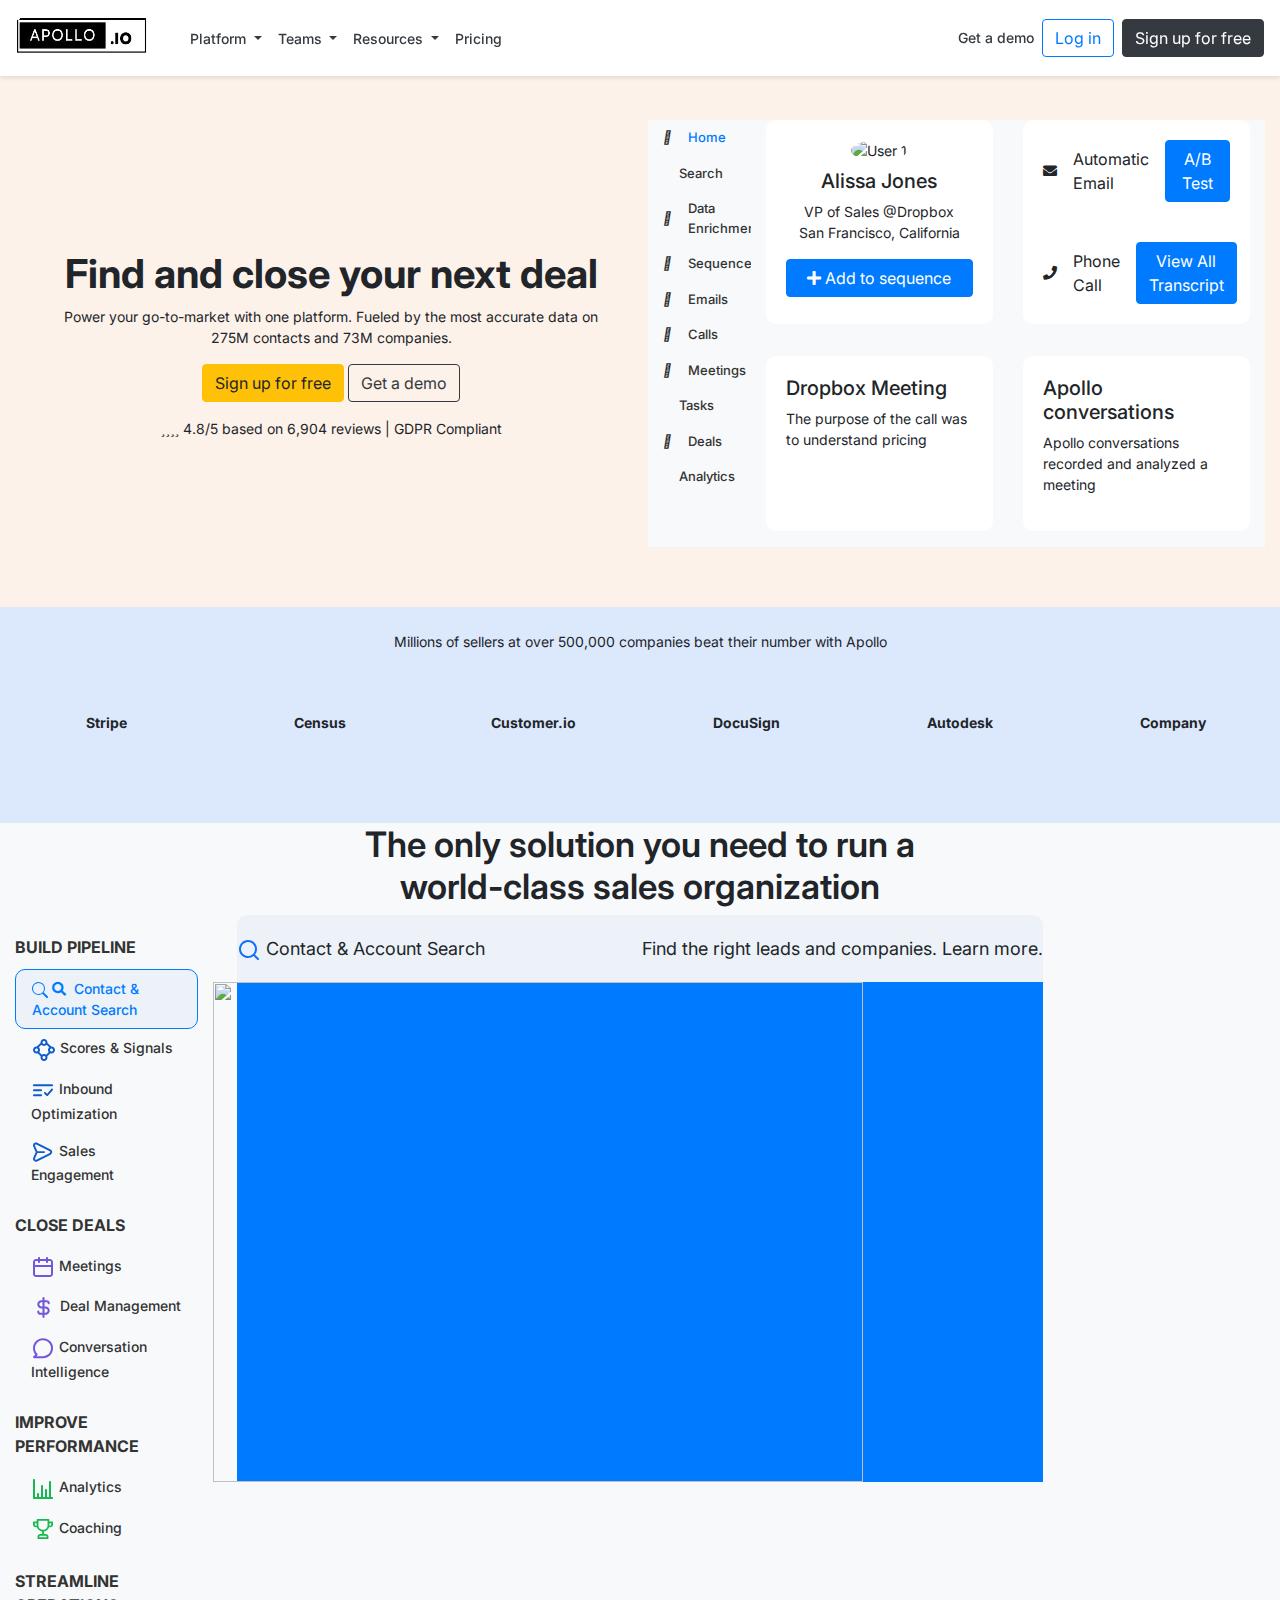
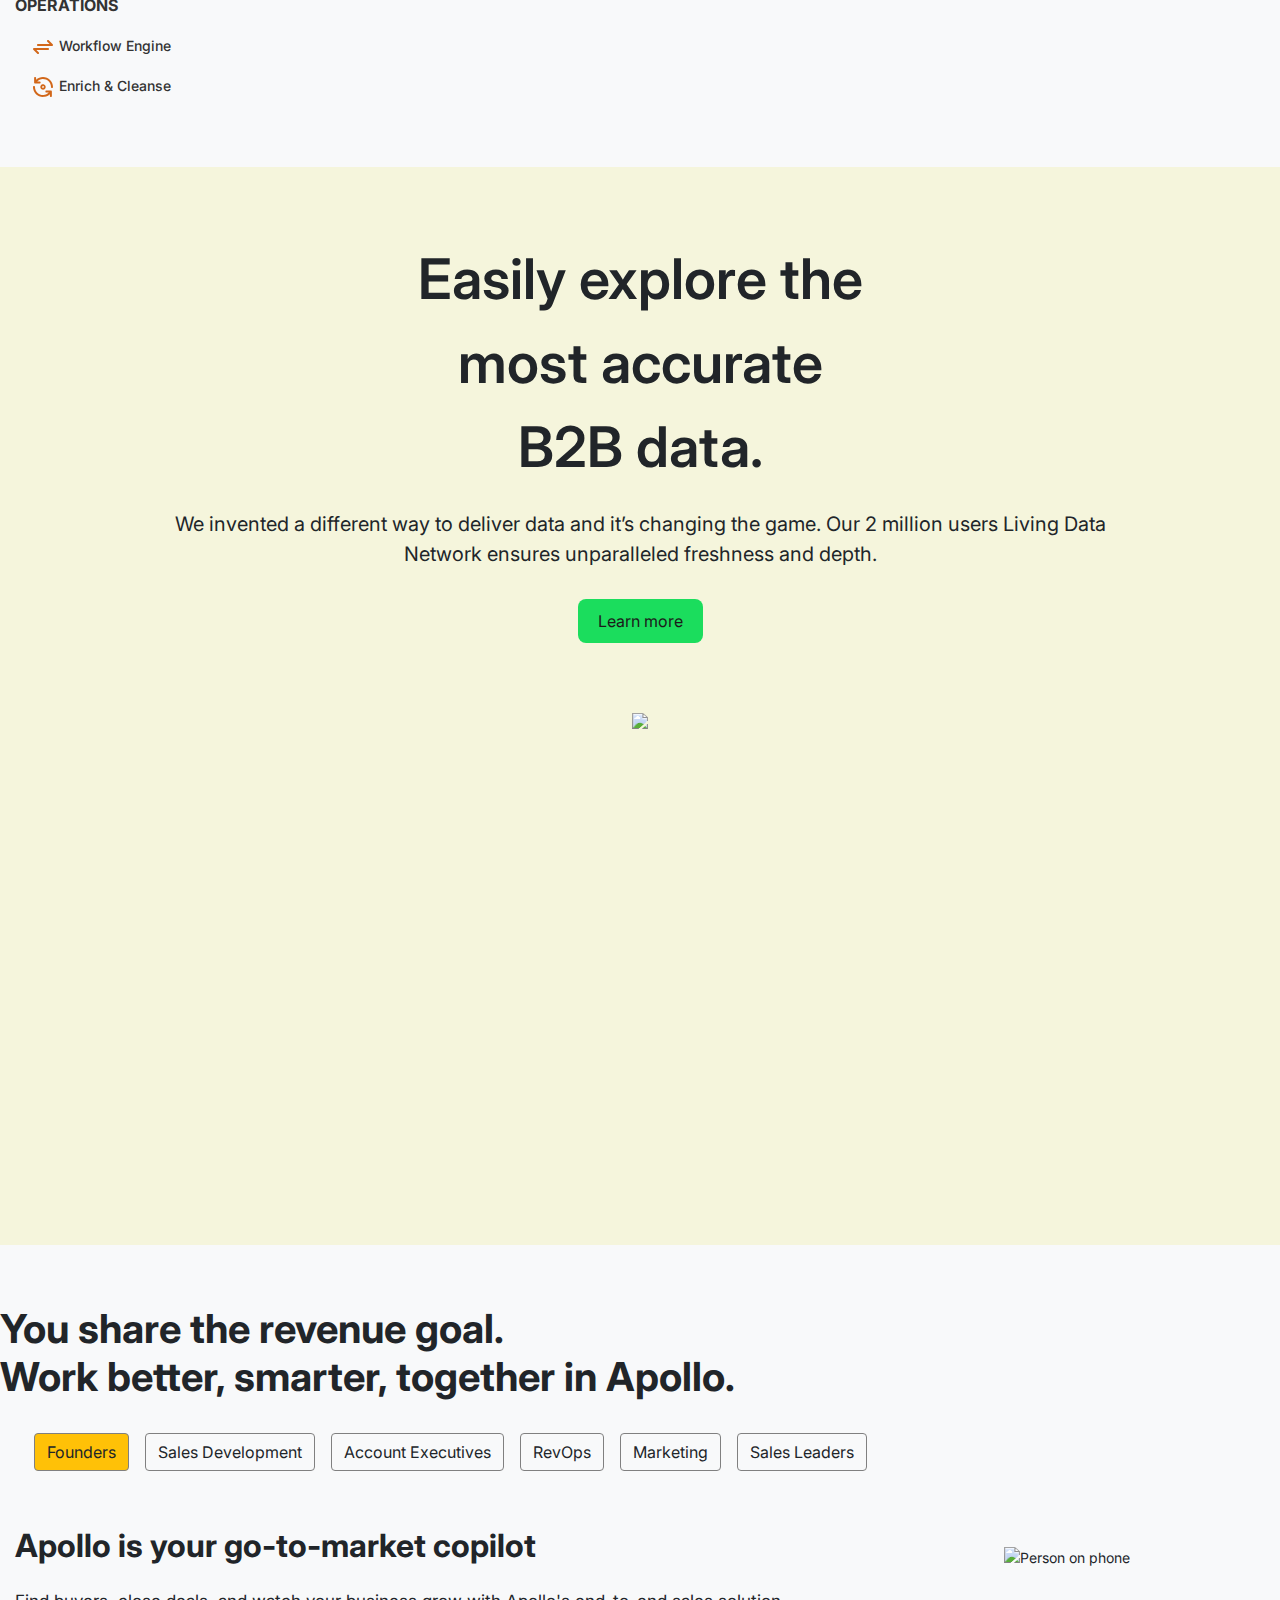
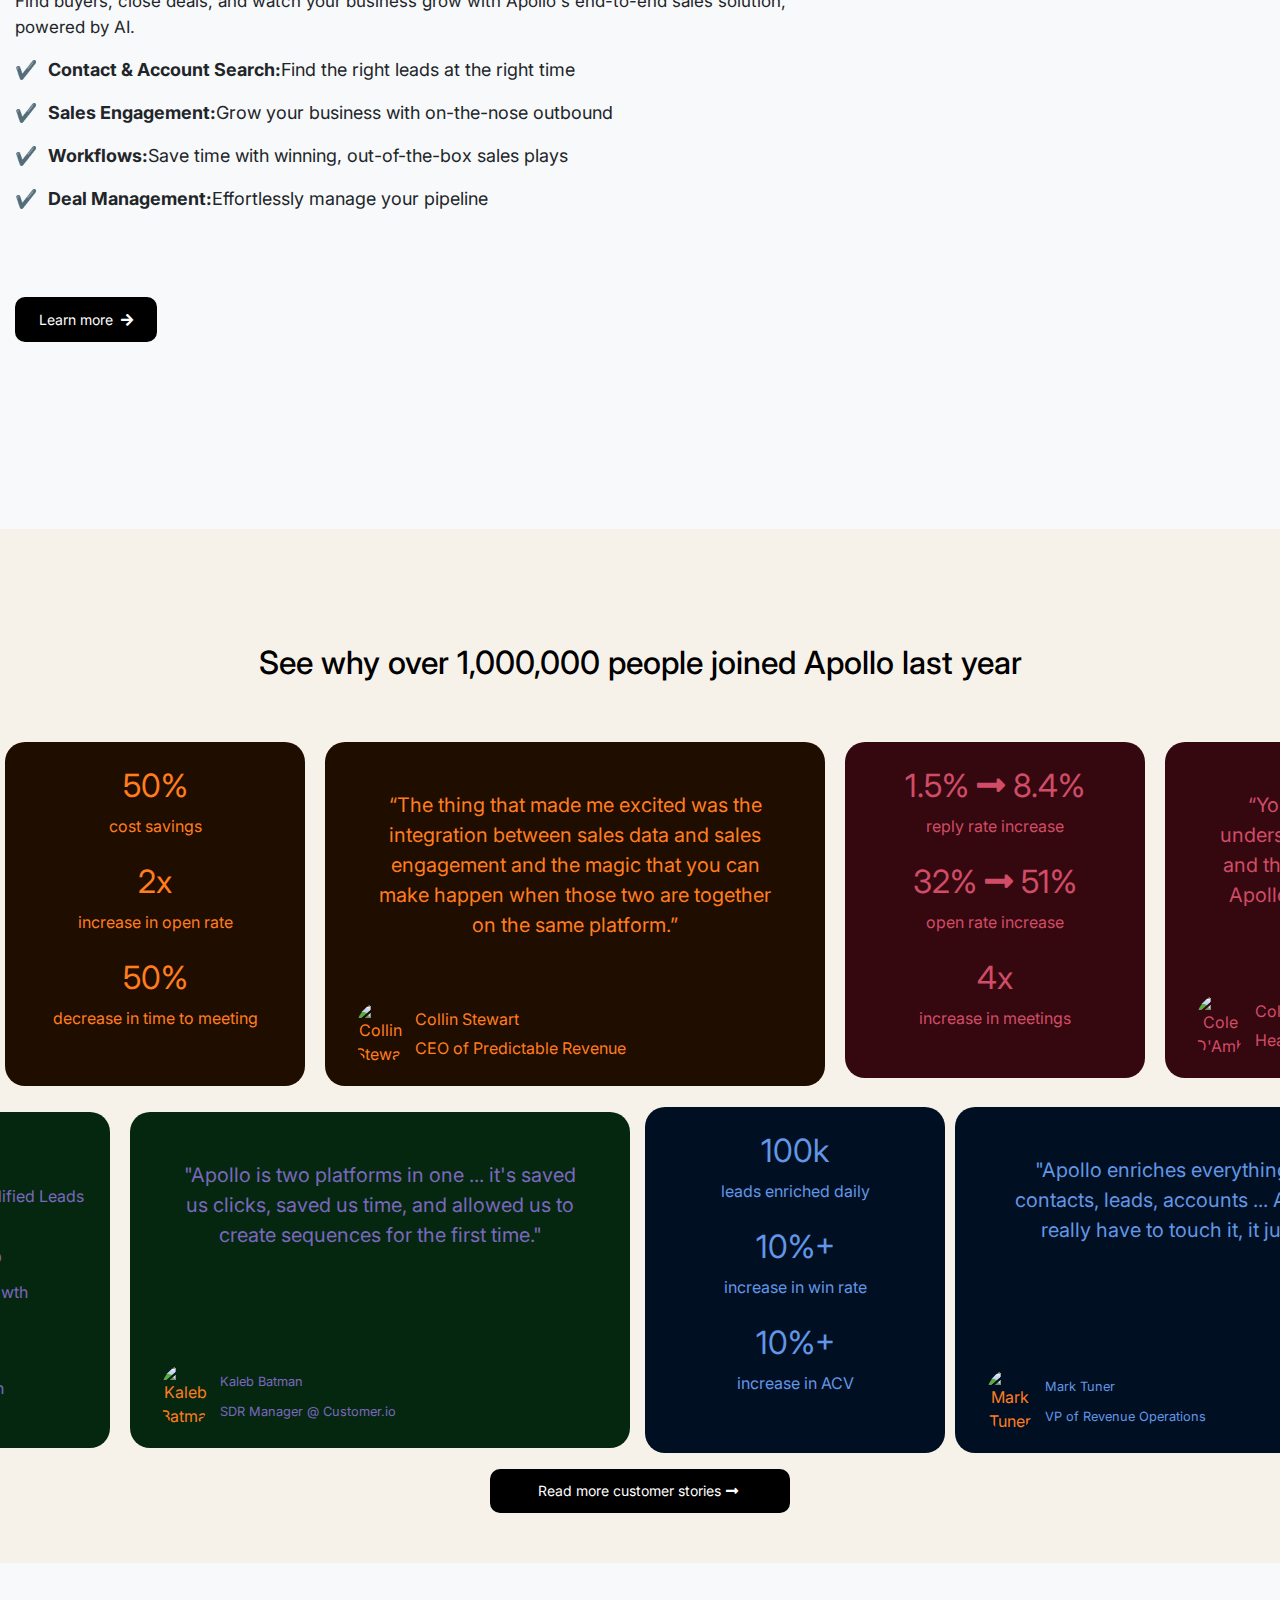
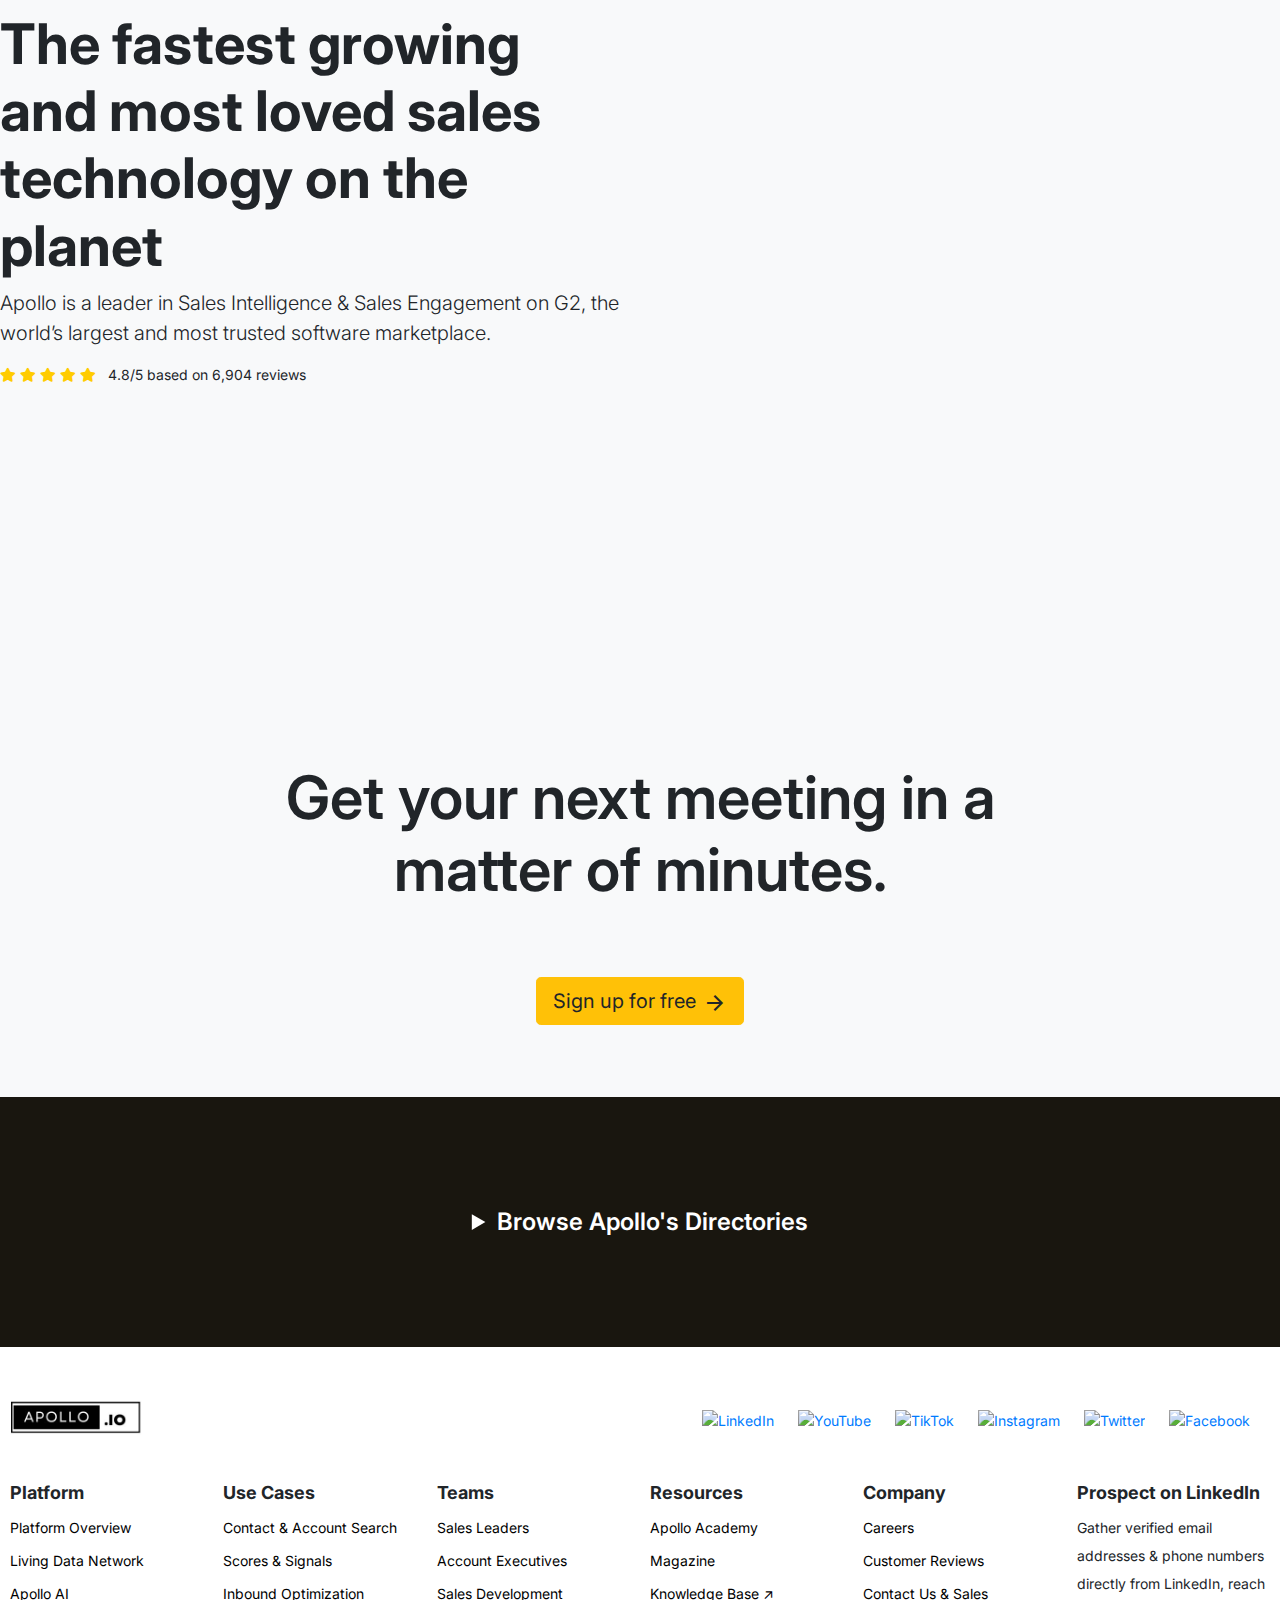
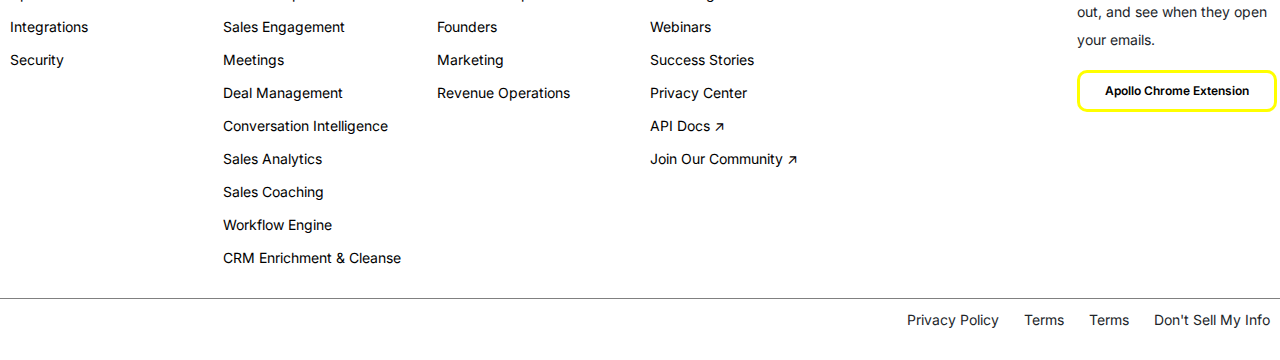
==== commit 78c3a0f5: "updated by pratibha" ====
--- a/Apollo_bootstrap/index.html
+++ b/Apollo_bootstrap/index.html
@@ -476,6 +476,28 @@
 
 </div>
 
+<div class="top-container">
+    <div class="container hero-section">
+      <div class="hero-title">Easily explore the most accurate B2B data.</div>
+      <div class="hero-subtitle">
+        We invented a different way to deliver data and it’s changing the
+        game. Our 2 million users
+        <!-- <br /> -->
+        Living Data Network ensures unparalleled freshness and depth.
+      </div>
+      <button class="learn-more-btn1">Learn more</button>
+      <div class="image-container">
+        <img
+          class="big-image"
+          src="https://netlify.apollo.io/_next/image?url=https%3A%2F%2Fnetlify.apollo.io%2F_next%2Fstatic%2Fmedia%2Fpowered-by-desktop-image.9d2e1874.png&w=3840&q=75"
+        />
+        <img
+          class="small-image"
+          src="https://netlify.apollo.io/_next/image?url=https%3A%2F%2Fnetlify.apollo.io%2F_next%2Fstatic%2Fmedia%2Fpowered-by-mobile-image.76f990db.png&w=3840&q=7"
+        />
+      </div>
+    </div>
+  </div>
 
 <div class="container">
     <div class="header-section mt-5 text-center text-md-left">
@@ -494,7 +516,7 @@
         <button type="button" class="btn m-2 custom-button-color">Sales Leaders</button>
     </div>
     
-    <div class="row mt-5">
+    <div class=" container row mt-5">
         <div class="textside col-md-8 order-1 order-md-1">
             <div class="subheader">
                 <h2>Apollo is your go-to-market copilot</h2>
--- a/Apollo_bootstrap/styles.css
+++ b/Apollo_bootstrap/styles.css
@@ -1513,3 +1513,133 @@
     width: 100%;
    
   }
+
+  .top-container {
+    background-color: #f5f5dc;
+    padding: 0 10vw;
+    background-image: url(https://netlify.apollo.io/_next/static/media/bg.54678e5c.svg);
+  }
+  .container {
+    margin-left: 0;
+    margin-right: 0;
+    max-width: 100%;
+  }
+  
+  .hero-section {
+    text-align: center;
+    padding: 70px 30px 0;
+  }
+  .image-container > img {
+    height: 40vw;
+  }
+  
+  .hero-title {
+    font-size: 3.5rem;
+    font-weight: 600;
+    margin-bottom: 20px;
+    width: 50%;
+    margin: auto;
+  }
+  
+  .hero-subtitle {
+    font-size: 1.25rem;
+    margin-bottom: 30px;
+    margin-top: 20px;
+  }
+  
+  .learn-more-btn1 {
+    background-color: #1bdd5d;
+  
+    color: rgb(28, 26, 26);
+    font-size: 1rem;
+    padding: 10px 20px;
+    border: none;
+    border-radius: 8px;
+    cursor: pointer;
+    margin-bottom: 50px;
+  }
+  
+  .learn-more-btn:hover {
+    background-color: #00cb00;
+  }
+  body {
+    /* background-color: #007bff; */
+  }
+  
+  .card {
+    border: none;
+    border-radius: 10px;
+  }
+  
+  .card .card-title {
+    font-size: 2rem;
+    font-weight: bold;
+  }
+  
+  .card .card-text {
+    font-size: 1rem;
+  }
+  /* .big-image {
+    display: none;
+  } */
+  .small-image {
+    display: none;
+  }
+  
+  .icon {
+    display: flex;
+    justify-content: center;
+    align-items: center;
+    height: 50px;
+    width: 50px;
+    margin-bottom: 20px;
+  }
+  .image-container {
+    /* height: 80vh;
+    background-image: url("https://netlify.apollo.io/_next/image?url=https%3A%2F%2Fnetlify.apollo.io%2F_next%2Fstatic%2Fmedia%2Fpowered-by-desktop-image.9d2e1874.png&w=3840&q=75"); */
+  }
+  
+  .icon img {
+    max-height: 100%;
+    max-width: 100%;
+  }
+  @media (max-width: 1024px) {
+    .top-container {
+      padding: 0 3vw;
+    }
+    .hero-section {
+      padding: 30px 5px 0;
+    }
+    .image-container > img {
+      height: 44vw;
+    }
+    .hero-title {
+      font-size: 2.5rem;
+      font-weight: 600;
+      width: 100%;
+    }
+    .hero-subtitle {
+      font-size: 1rem;
+      margin-bottom: 30px;
+    }
+  }
+  @media (max-width: 767px) {
+    .hero-title {
+      font-size: 2rem;
+      font-weight: 600;
+      width: 100%;
+    }
+    .learn-more-btn {
+      font-size: 0.8rem;
+    }
+    .big-image {
+      display: none;
+    }
+    .small-image {
+      display: block;
+    }
+    .image-container > img {
+      height: 110vh;
+    }
+  }
+  
